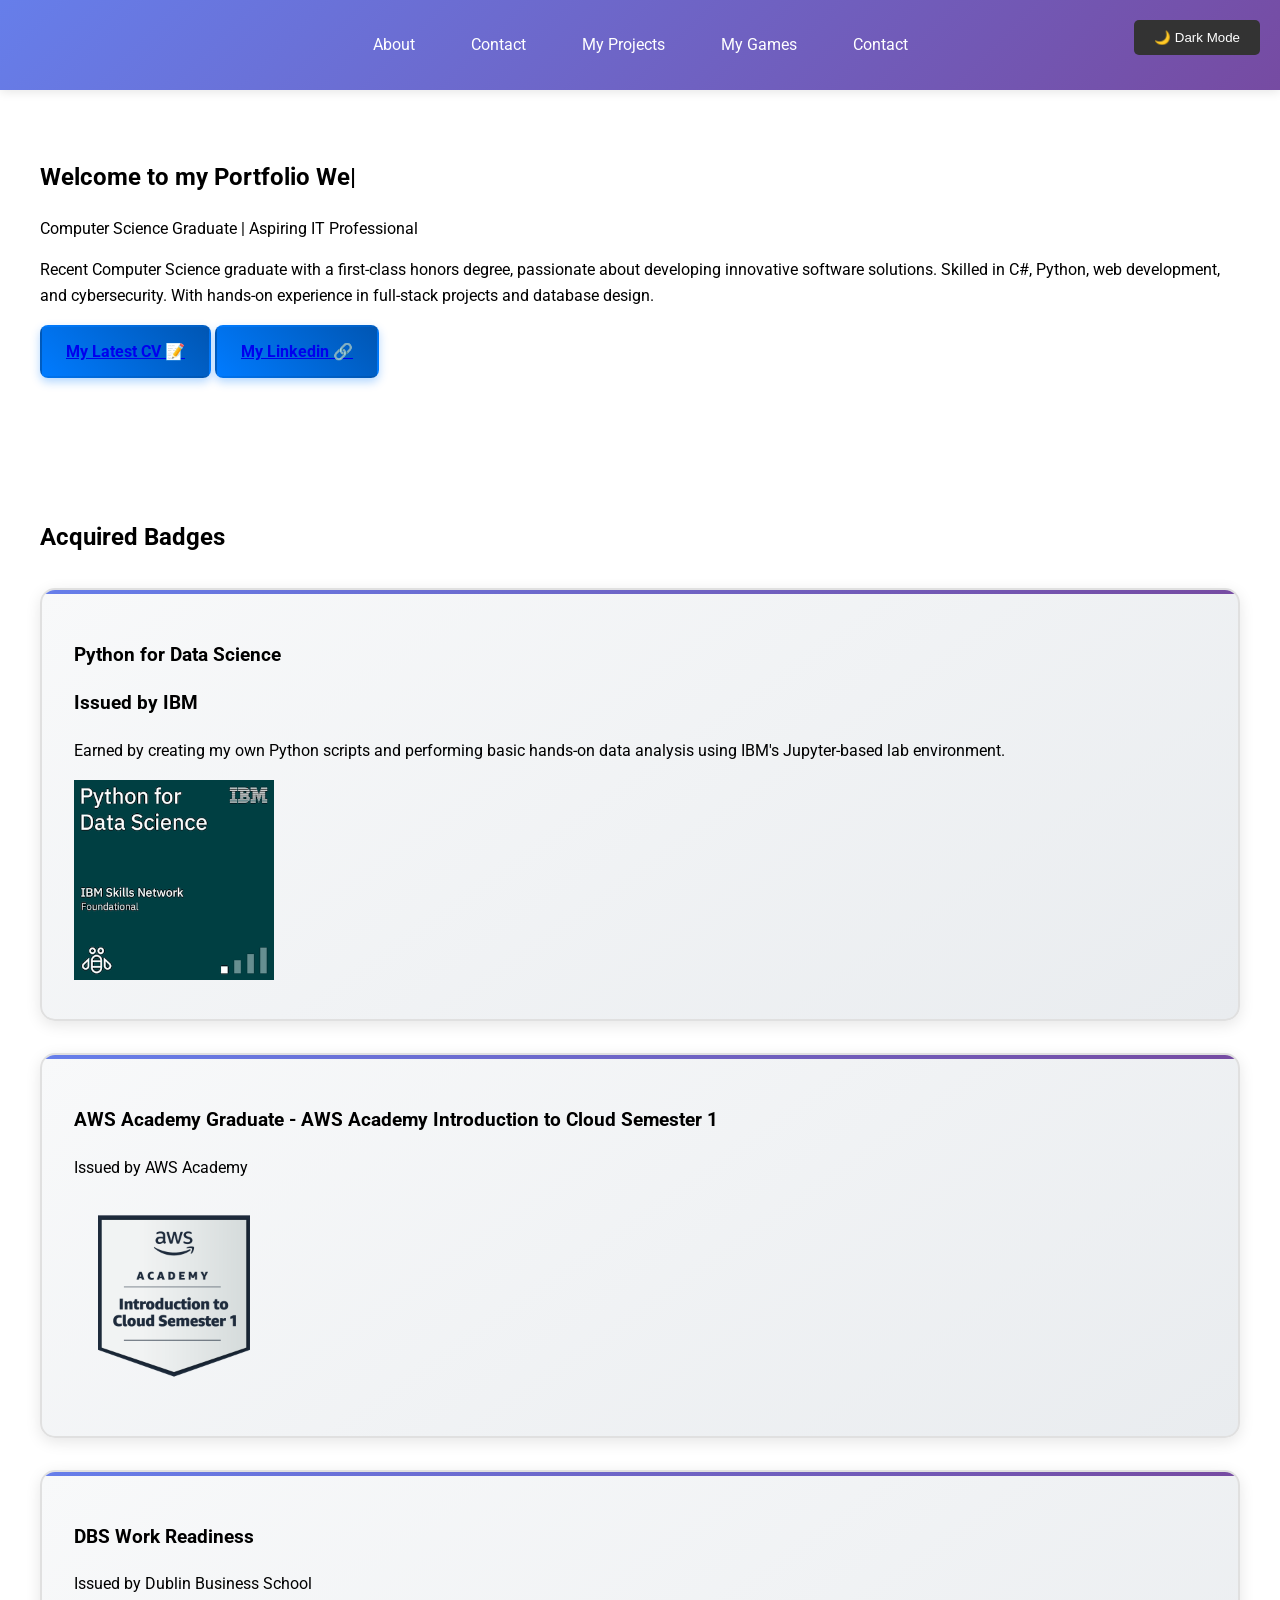
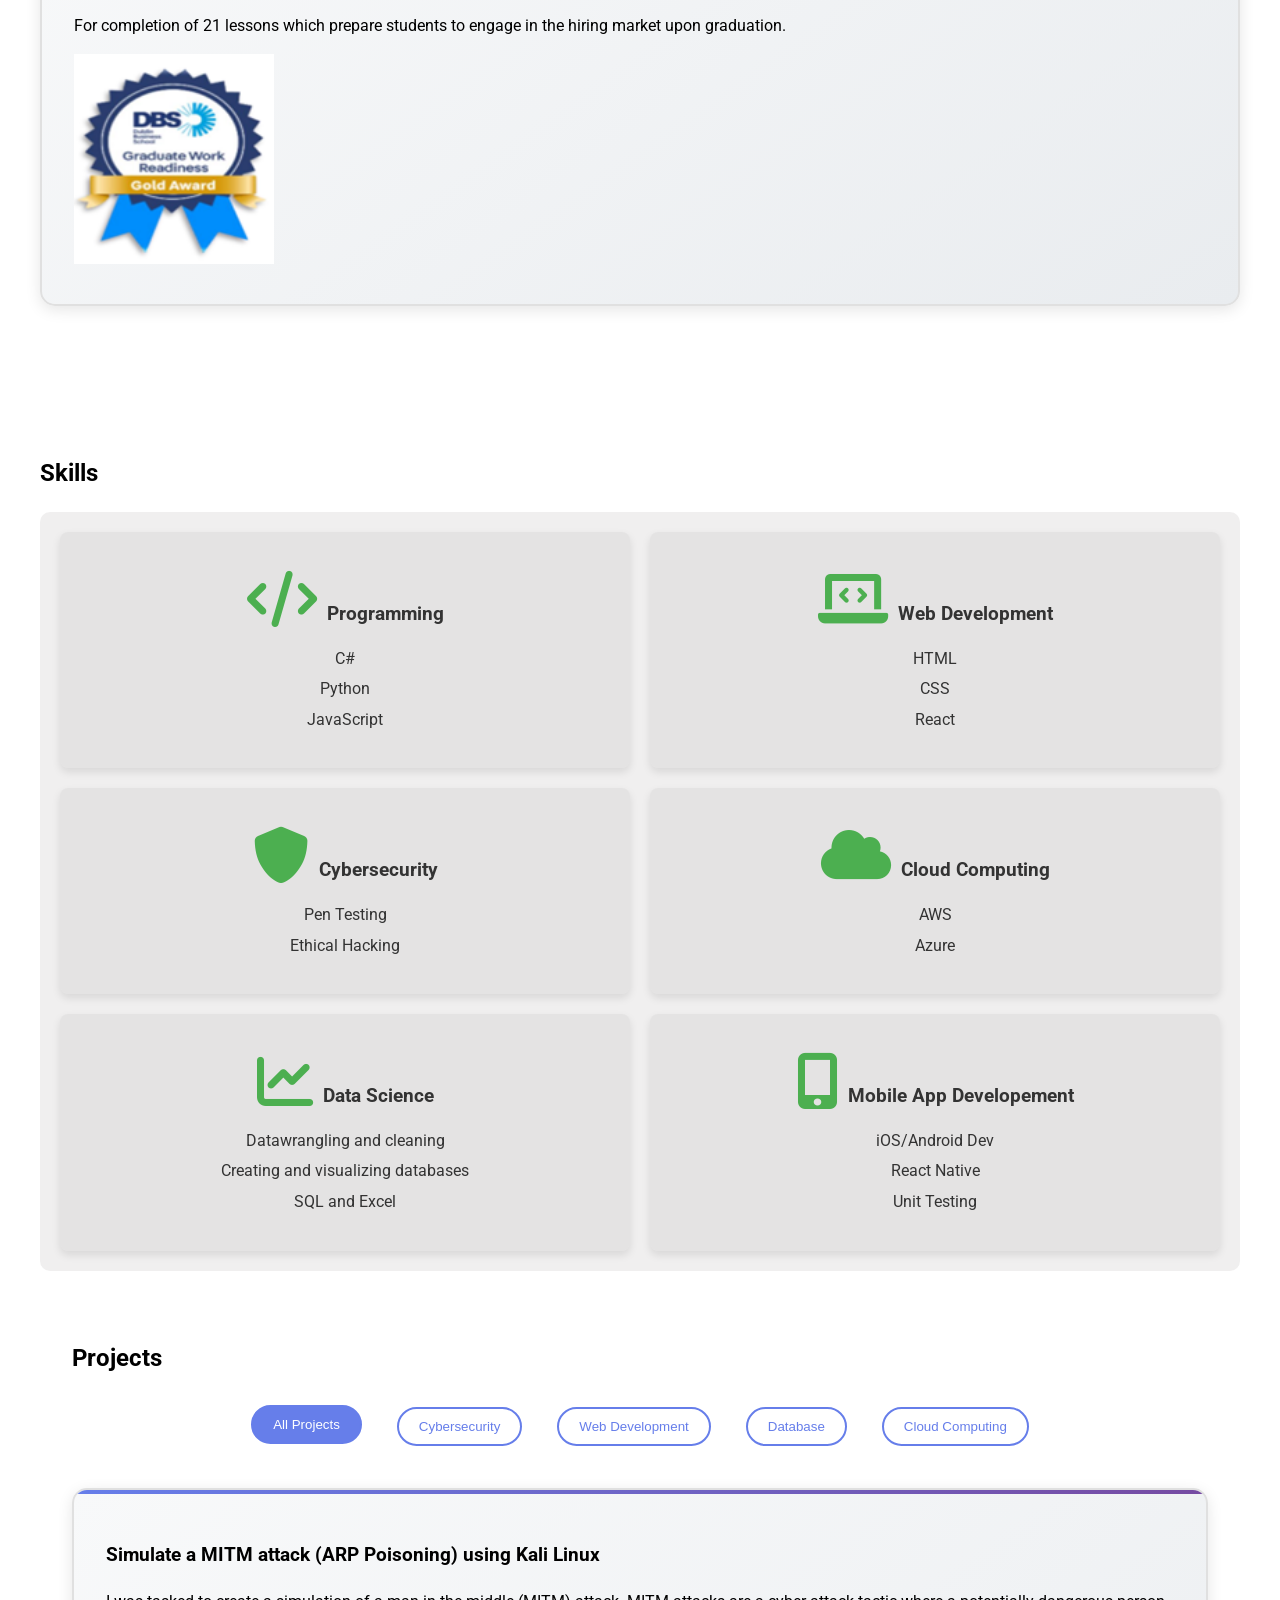
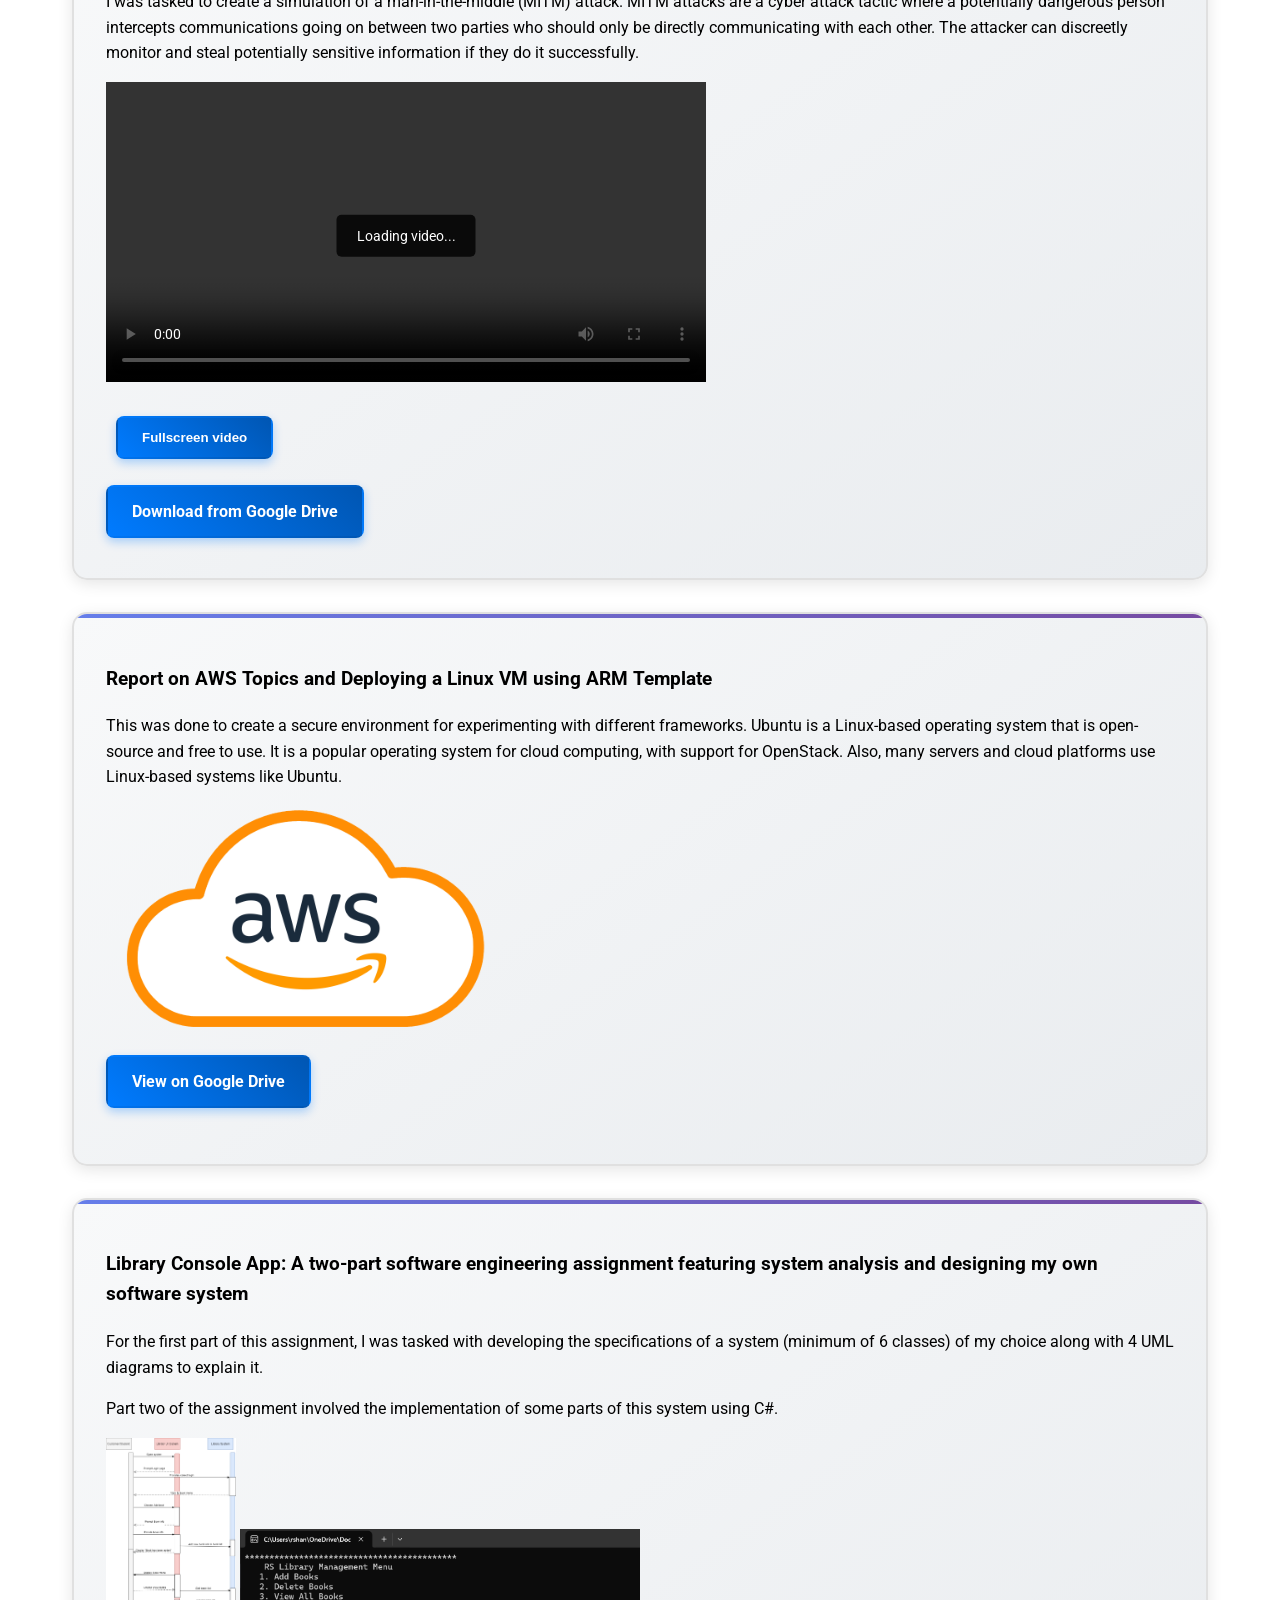
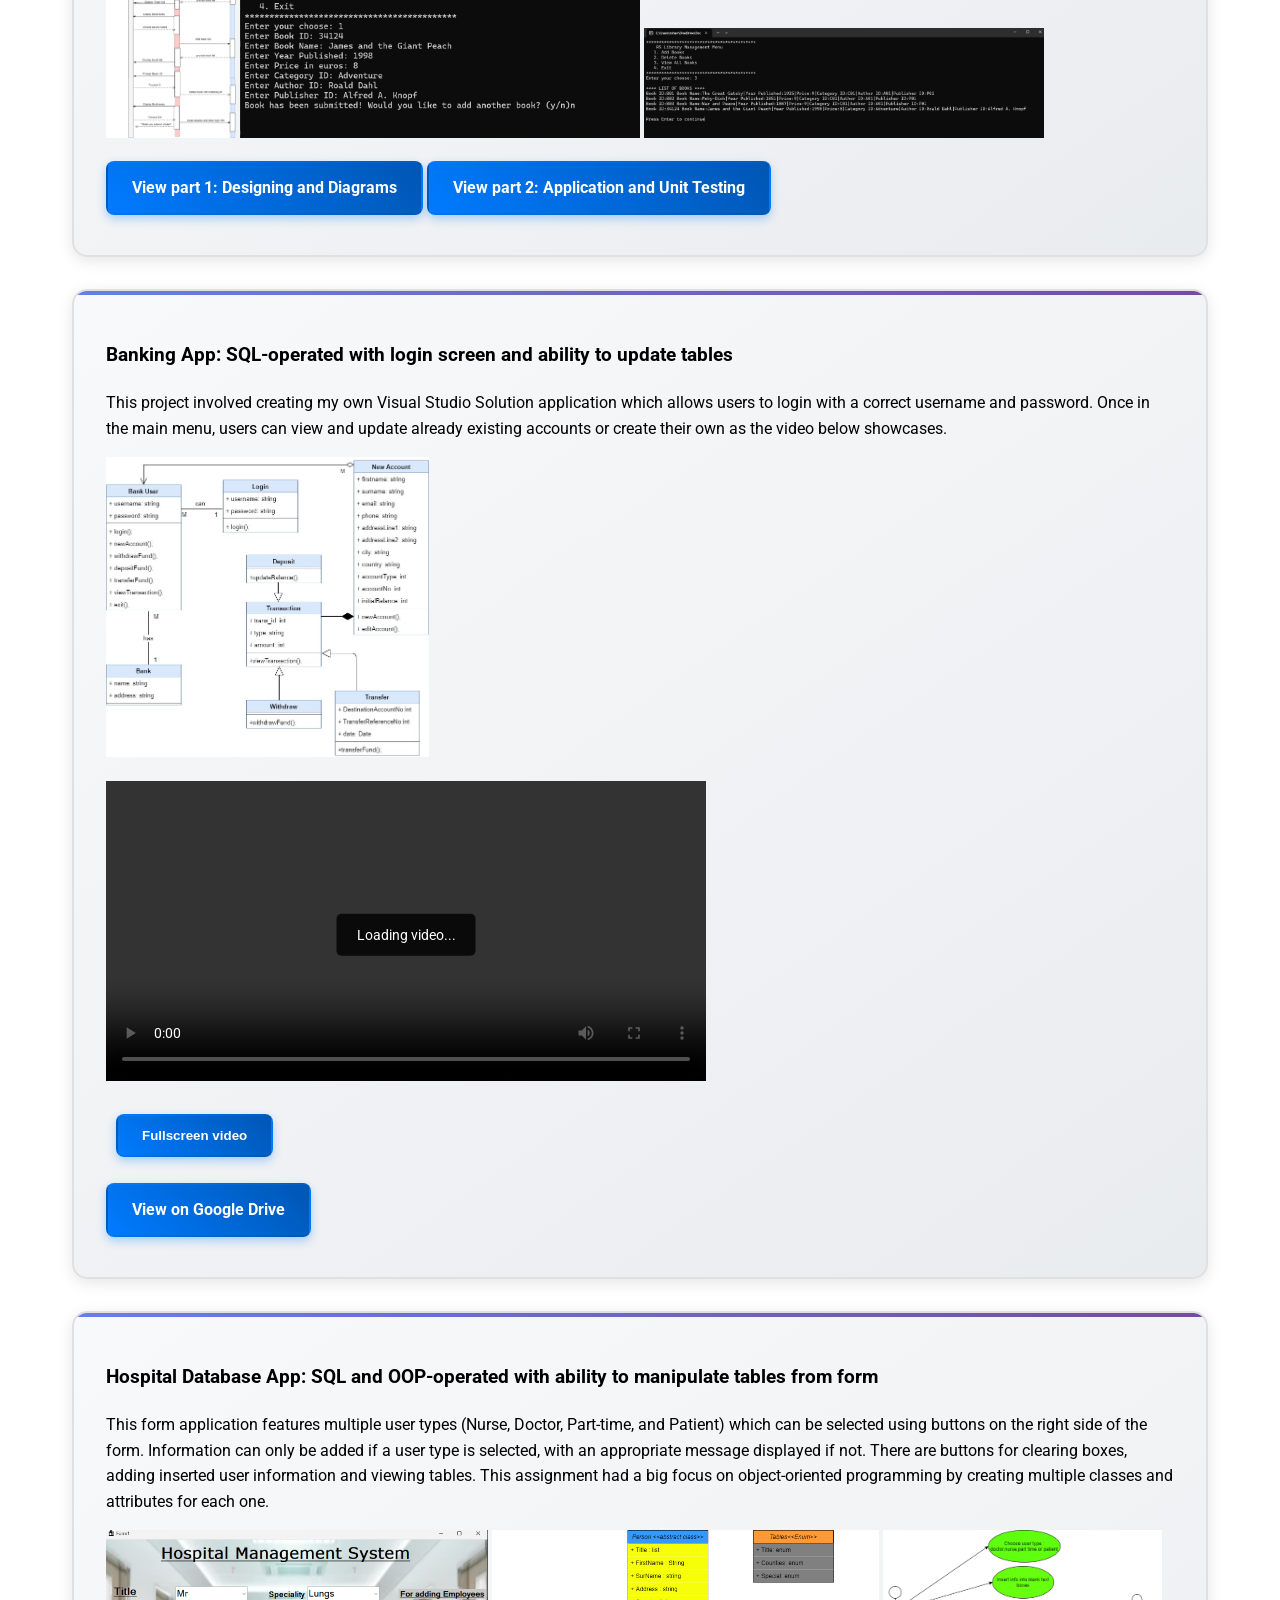
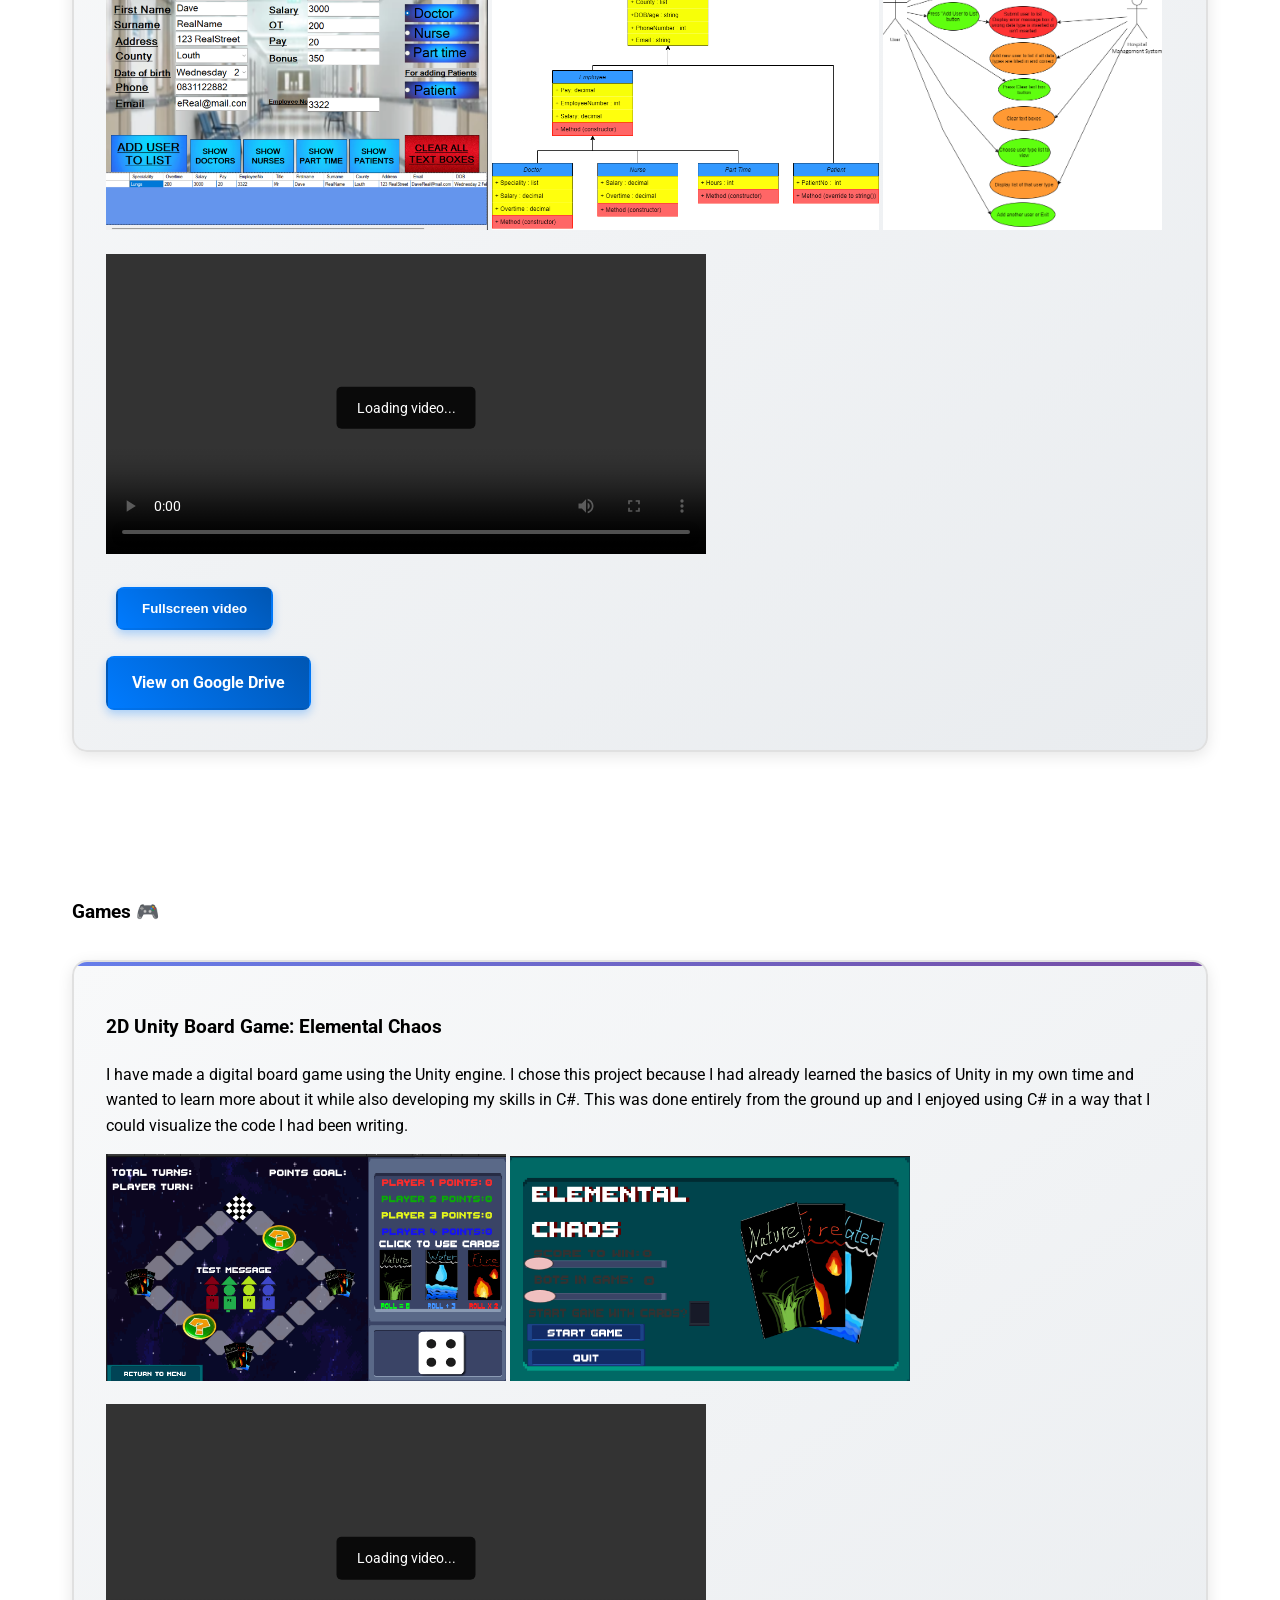
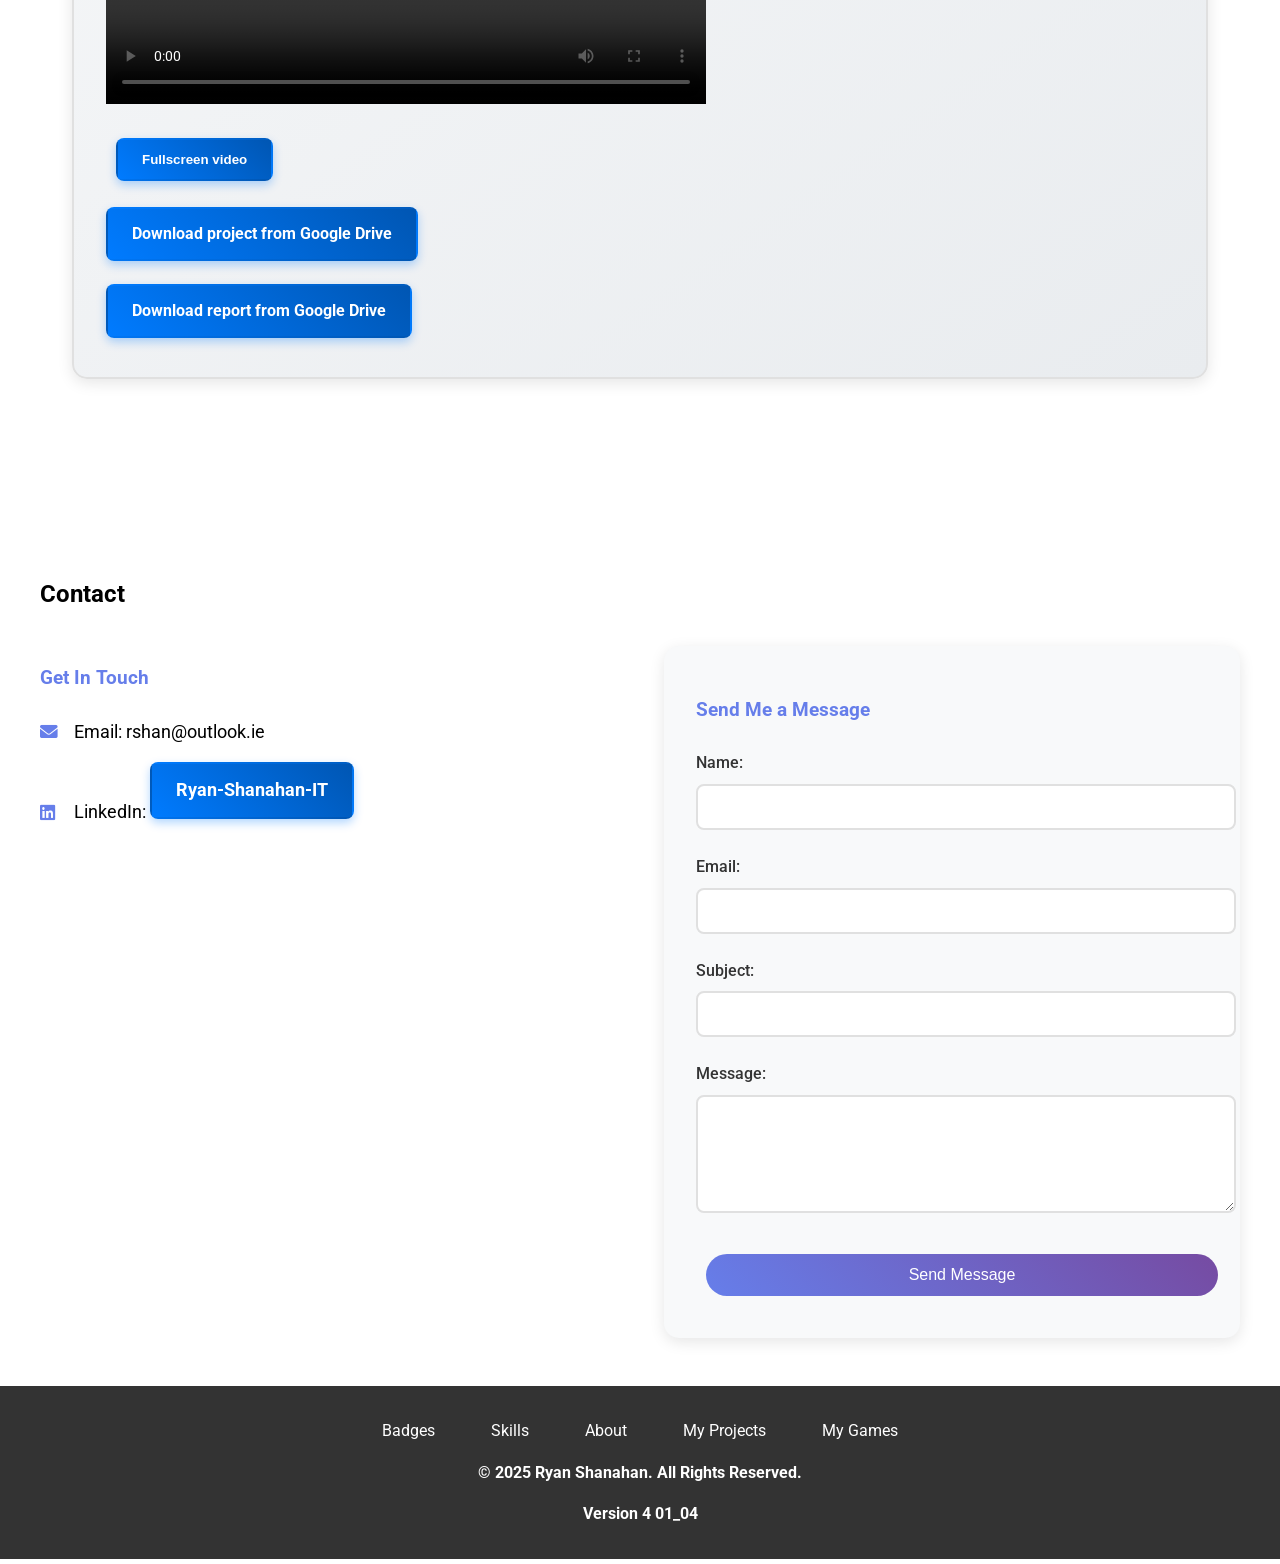
==== index.html @ 073b23a5 "Fixed Header" ====
<!DOCTYPE html>
<html lang="en">
<head>
  <meta charset="UTF-8" />
  <meta name="viewport" content="width=device-width, initial-scale=1.0">
  <!-- meta desc to help with google searches-->
  <meta name="description" content="Ryan Shanahan - IT Portfolio | Computer Science Graduate | Cybersecurity | Web Development | Game Development">
  <meta name="keywords" content="Ryan Shanahan, Computer Science, Cybersecurity, Web Development, Game Development, C#, Python, JavaScript, AWS, Unity">
  <meta name="author" content="Ryan Shanahan">
  <meta name="robots" content="index, follow">
  <title>Portfolio | Ryan Shanahan</title>

  <link rel="icon" href="images\RSHAN logo.png" type="image/png">
   <!-- link to style sheet -->
  <link rel="stylesheet" href="style.css" />
   <!-- link to google fonts -->
  <link href="https://fonts.googleapis.com/css2?family=Roboto:wght@400;700&display=swap" rel="stylesheet">
  <!-- Font Awesome for icons -->
<link rel="stylesheet" href="https://cdnjs.cloudflare.com/ajax/libs/font-awesome/6.0.0-beta3/css/all.min.css">

</head>


<body>
  <header>

    <nav>
        
      <ul class="nav">
        <li><a href="#about">About</a></li>
        <li><a href="skills">Contact</a></li>
        <li><a href="#projects">My Projects</a></li>
        <li><a href="#games">My Games</a></li>
        <!-- <li><a href="#pictures">Gallery</a></li> -->
        <li><a href="#contact">Contact</a></li>
        <button id="darkModeToggle">🌙 Dark Mode</button>

      </ul>
    </nav>

  </header>
  <section id="about">
    <h1><span id="typewriter"></span></h1>

    <p>Computer Science Graduate | Aspiring IT Professional</p>
    <p>Recent Computer Science graduate with a first-class honors degree, passionate about developing innovative software solutions. Skilled in C#, Python, web development, 
      and cybersecurity. With hands-on experience in full-stack projects and database design.</p>
      <p>
        <div class="project-link" data-locale="en_US" data-size="medium" data-theme="light" data-type="VERTICAL" data-vanity="ryan-shanahan-it" data-version="v1"><a class="badge-base__link LI-simple-link" href="https://docs.google.com/document/d/104jyGMTfOEU4qVk1ykIEHFwoCXzsNwvo/edit?usp=drive_link&ouid=110112855032241060013&rtpof=true&sd=true">My Latest CV 📝</a></div>

        <div class="project-link" data-locale="en_US" data-size="medium" data-theme="light" data-type="VERTICAL" data-vanity="ryan-shanahan-it" data-version="v1"><a class="badge-base__link LI-simple-link" href="https://ie.linkedin.com/in/ryan-shanahan-it?trk=profile-badge">My Linkedin 🔗</a></div>
              
      </p>
  </section>
  
  <section id="badges">
    <h2>Acquired Badges</h2>
    <div class="project-card">
      <h3>Python for Data Science </h3>
      <h3>Issued by IBM </h3>
      <p>Earned by creating my own Python scripts and performing basic hands-on data analysis using IBM's Jupyter-based lab environment.</p>
       <img src="images\Badges\python-for-data-science.png" class="img-badge" alt="Python for Data Science" onclick="openImageFullscreen(this)">
      </div>

    <div class="project-card">
        <h3>AWS Academy Graduate - AWS Academy Introduction to Cloud Semester 1</h3>
        <p>Issued by AWS Academy</p>
        <img src="images\Badges\aws-academy-graduate-aws-academy-introduction-to-cloud-semester-1.png" class="img-badge" alt="AWS-grad" onclick="openImageFullscreen(this)">
      </div>

      <div class="project-card">
        <h3>DBS Work Readiness</h3>
        <p>Issued by Dublin Business School</p>
        <p>For completion of 21 lessons which prepare students to engage in the hiring market upon graduation.</p>
        <img src="images\Badges\DBSWorkReadiness.png" class="img-badge" alt="DBS-WorkReadiness" onclick="openImageFullscreen(this)">
      </div>
  </section>

  <section id="skills">
    <h2>Skills</h2>
  <div class="skills-container">
    <div class="skill-card">
      <h3> <i class="fas fa-code"></i>Programming</h3>
      <ul>
        <li>C#</li>
        <li>Python</li>
        <li>JavaScript</li>
      </ul>
    </div>
    <div class="skill-card">
      <h3><i class="fas fa-laptop-code"></i>Web Development</h3>
      <ul>
        <li>HTML</li>
        <li>CSS</li>
        <li>React</li>
      </ul>
    </div>
    <div class="skill-card">
      <h3><i class="fas fa-shield-alt"></i>Cybersecurity</h3>
      <ul>
        <li>Pen Testing</li>
        <li>Ethical Hacking</li>
      </ul>
    </div>
    <div class="skill-card">
      <h3><i class="fas fa-cloud"></i>Cloud Computing</h3>
      <ul>
        <li>AWS</li>
        <li>Azure</li>
      </ul>
    </div>
    <div class="skill-card">
      <h3><i class="fas fa-chart-line"></i>Data Science</h3>
      <ul>
        <li>Datawrangling and cleaning</li>
        <li>Creating and visualizing databases</li>
        <li>SQL and Excel</li>
      </ul>
    </div>
    <div class="skill-card">
      <h3><i class="fas fa-mobile-alt"></i>Mobile App Developement</h3>
      <ul>
        <li>iOS/Android Dev</li>
        <li>React Native</li>
        <li>Unit Testing</li>
      </ul>
    </div>
  </div>

  <section id="projects">
    <h2>Projects</h2>
    <div class="project-filters">
      <button class="filter-btn active" data-filter="all">All Projects</button>
      <button class="filter-btn" data-filter="cybersecurity">Cybersecurity</button>
      <button class="filter-btn" data-filter="web">Web Development</button>
      <button class="filter-btn" data-filter="database">Database</button>
      <button class="filter-btn" data-filter="cloud">Cloud Computing</button>
    </div>
    
    <div class="project-card" data-category="cybersecurity"> <!-- MITM Attack -->
      <h3>Simulate a MITM attack (ARP Poisoning) using Kali Linux</h3>
      <p>I was tasked to create a simulation of a man-in-the-middle (MITM) attack. MITM attacks are a cyber attack tactic where a potentially dangerous person intercepts communications going on between two parties who should only be directly communicating with each other. The attacker can discreetly monitor and steal potentially sensitive information if they do it successfully. </p>
      
    <p></p>
    <div class="video-container">
      <video id="MITMDemo" width="600" controls preload="metadata">
        <source src="images\vids\MITM attack example.mp4" type="video/mp4">
        Your browser does not support the video tag.
      </video>
      <div class="video-loading" id="MITMLoading">Loading video...</div>
    </div>
    <p></p>

   <a><button onclick="openFullscreenMITM()" class="project-link" >Fullscreen video</button> </a>
    <P></P>

    <a href="https://docs.google.com/document/d/1-kBxyGiBm7FNn7AsketpMAXYajm9sx9W/edit?usp=drive_link&ouid=110112855032241060013&rtpof=true&sd=true" class="project-link" target="_blank">Download from Google Drive</a>
  </div>
  <!-- MITM Attack END-->

    <div class="project-card" data-category="cloud"> <!-- AWS report -->
      <h3>Report on AWS Topics and Deploying a Linux VM using ARM Template</h3>
              <p>This was done to create a secure environment for experimenting with different frameworks. Ubuntu is a Linux-based operating system that is open-source and free to use. It is a popular operating system for cloud computing, with support for OpenStack.
          Also, many servers and cloud platforms use Linux-based systems like Ubuntu.</p>
          <img src="images\Amazon-Web-Services-AWS-Logo.png" class="img-project" alt="AWS_logo" onclick="openImageFullscreen(this)">
      <p><a href="https://docs.google.com/document/d/13OdSA5X5_Vlr0SJD8zyjTg3yAkKkoJTp/edit?usp=drive_link&ouid=110112855032241060013&rtpof=true&sd=true" class="project-link" target="_blank">View on Google Drive</a></p>
    </div>
    <!-- AWS report END -->

    <div class="project-card" data-category="database"> <!-- Library App -->
      <h3>Library Console App: A two-part software engineering assignment featuring system analysis and designing my own software system</h3>
      <p>For the first part of this assignment, I was tasked with developing the specifications of a system (minimum of 6 classes) of my choice along with 4 UML diagrams to explain it.</p>
      <p>Part two of the assignment involved the implementation of some parts of this system using C#.</p>
      <img src="images\RS_LibrarySequenceDiagram.drawio.png" class="img-project" alt="RS_LibrarySequenceDiagram" onclick="openImageFullscreen(this)">
      <img src="images\part2AddBook.png" class="img-project" alt="RS_LibraryAddBook" onclick="openImageFullscreen(this)">
      <img src="images\complete.png" class="img-project" alt="RS_AddBookSuccess" onclick="openImageFullscreen(this)">
      <P></P>
      <a href="https://docs.google.com/document/d/1CrWRBDeM1o0LlAgRbDm4HVZWyLF-Ae-G/edit?usp=drive_link&ouid=110112855032241060013&rtpof=true&sd=true" class="project-link" target="_blank">View part 1: Designing and Diagrams</a>
      <a href="https://drive.google.com/drive/folders/192EqyWWps5vqb6vp2ASNWueMv9LDrAWW?usp=drive_link" class="project-link" target="_blank">View part 2: Application and Unit Testing</a>
    </div>
        <!-- Library App END -->

    <div class="project-card" data-category="database"> <!-- Banking App  -->
      <h3>Banking App: SQL-operated with login screen and ability to update tables</h3>
      <p>This project involved creating my own Visual Studio Solution application which allows users to login with a correct username and password.
         Once in the main menu, users can view and update already existing accounts or create their own as the video below showcases.</p>

      <img src="images\RS_bank_classDiagram.jpg" class="img-project" alt="RS_bank_classDiagram" onclick="openImageFullscreen(this)">
      <p></p>
      <div class="video-container">
        <video id="rsBankDemo" width="600" controls preload="metadata">
          <source src="images\vids\Rs_bank_vid.mp4" type="video/mp4">
          Your browser does not support the video tag.
        </video>
        <div class="video-loading" id="BankLoading">Loading video...</div>
      </div>
      <p></p>

     <a><button onclick="openFullscreenBank()" class="project-link" >Fullscreen video</button> </a>
      <P></P>
      <a href="https://drive.google.com/file/d/18BvYAcTPj_6wxAT3U1qlcx9wBW3QvuyL/view?usp=drive_link" class="project-link" target="_blank">View on Google Drive</a>
      </div> 
      <!-- Banking App END -->
       
    </div> 
    <div class="project-card" data-category="database"> <!-- Hospital database App  -->
      <h3>Hospital Database App: SQL and OOP-operated with ability to manipulate tables from form</h3>
      <p>This form application features multiple user types (Nurse, Doctor, Part-time, and Patient) which can be selected using buttons on the right side of the form.
        Information can only be added if a user type is selected, with an appropriate message displayed if not. 
        There are buttons for clearing boxes, adding inserted user information and viewing tables.
        This assignment had a big focus on object-oriented programming by creating multiple classes and attributes for each one.</p>

      <img src="images\HospitalPics\HospitalForm.png" class="img-project" alt="HospitalForm" onclick="openImageFullscreen(this)">
      <img src="images\HospitalPics\Class_Diagram_Hospital_Management_System.drawio.png" class="img-project" alt="HospitalClasses" onclick="openImageFullscreen(this)">
      <img src="images\HospitalPics\Use_Case_Diagram_Hospital_Management_System.drawio.png" class="img-project" alt="HospitalUseCase" onclick="openImageFullscreen(this)">
      <p></p>
      <div class="video-container">
        <video id="HospitalDemo" width="600" controls preload="metadata">
          <source src="images\vids\HospitalAppDemo.mp4" type="video/mp4">
          Your browser does not support the video tag.
        </video>
        <div class="video-loading" id="HospitalLoading">Loading video...</div>
      </div>
      <p></p>

     <a><button onclick="openFullscreenHospital()" class="project-link" >Fullscreen video</button> </a>
      <P></P>
      <a href="https://drive.google.com/drive/folders/1E7iSQW4hebZLaP36_u123iWnAzx7hY4C?usp=sharing" class="project-link" target="_blank">View on Google Drive</a>
      </div> 
      <!-- Hospital database App END -->
       
    </div>   




  </section>

  <section id="games">
    <h3>Games 🎮 </h3>
    <div class="project-card" data-category="web">
      <h3>2D Unity Board Game: Elemental Chaos</h3>
      <p>I have made a digital board game using the Unity engine.
         I chose this project because I had already learned the basics of Unity in my own time and wanted to learn more about it while also
         developing my skills in C#. This was done entirely from the ground up 
         and I enjoyed using C# in a way that I could visualize the code I had been writing.
      </p>

      <img src="images\maingame.png" class="img-project" alt="ElementalGame" onclick="openImageFullscreen(this)">
      <img src="images\menugame.png" class="img-project" alt="ElementalMenu" onclick="openImageFullscreen(this)">
      <p></p>
      <div class="video-container">
        <video id="ElementalVid" width="600" controls preload="metadata">
          <source src="images\vids\Game_Demo.mp4" type="video/mp4">
          Your browser does not support the video tag.
        </video>
        <div class="video-loading" id="ElementalLoading">Loading video...</div>
      </div>
      <p></p>

     <a><button onclick="openFullscreenElemental()" class="project-link" >Fullscreen video</button> </a>
      <P></P>

      <a href="https://drive.google.com/file/d/1gTJEC78zhB-0oXb33lOltBznndBIvtLm/view?usp=drive_link" class="project-link" target="blank">Download project from Google Drive</a><p>
        
      </p>
      <a href="https://docs.google.com/document/d/11mDfnbSkk1BSm2TRAhEslSP_R_P54tQe/edit?usp=drive_link&ouid=110112855032241060013&rtpof=true&sd=true" class="project-link" target="blank">Download report from Google Drive</a>
    </div>

  </section>

    <!-- <section id="pictures">
    <h2>Gallery</h2>
    <div class="project-card">
      <h3>Thing 1</h3>
      <p>I did a thing.</p>
      <a href="https://github.com/yourusername/game-repo" target="_blank"></a>
    </div> -->

  </section>

  <section id="contact">
    <h2>Contact</h2>
    <div class="contact-container">
      <div class="contact-info">
        <h3>Get In Touch</h3>
        <p><i class="fas fa-envelope"></i> Email: rshan@outlook.ie</p>
        <p><i class="fab fa-linkedin"></i> LinkedIn: <a href="https://www.linkedin.com/in/ryan-shanahan-IT/" class="project-link" target="blank">Ryan-Shanahan-IT</a></p>
      </div>
      
      <form class="contact-form" id="contactForm">
        <h3>Send Me a Message</h3>
        <div class="form-group">
          <label for="name">Name:</label>
          <input type="text" id="name" name="name" required>
        </div>
        <div class="form-group">
          <label for="email">Email:</label>
          <input type="email" id="email" name="email" required>
        </div>
        <div class="form-group">
          <label for="subject">Subject:</label>
          <input type="text" id="subject" name="subject" required>
        </div>
        <div class="form-group">
          <label for="message">Message:</label>
          <textarea id="message" name="message" rows="5" required></textarea>
        </div>
        <button type="submit" class="submit-btn">Send Message</button>
      </form>
    </div>
  </section>


  <footer>
    <nav>
      <ul>
        <li><a href="#badges">Badges</a></li>
        <li><a href="#skills">Skills</a></li>
        <li><a href="#about">About</a></li>
        <li><a href="#projects">My Projects</a></li>
        <li><a href="#games">My Games</a></li>
      </ul>

    </nav>
 
    <p><strong>&copy; 2025 Ryan Shanahan. All Rights Reserved.</strong></p>
    <p><strong>Version 4 01_04</strong></p>
  </footer>

  <script src="script.js"></script>
</body>
</html>
---- style.css ----
body {
  font-family: 'Roboto', 'Helvetica', 'Arial', sans-serif;
  margin: 0;
  padding: 0;
  box-sizing: border-box;
  /* Light Mode */
  background-color: #ffffff;
  color: #000000;
  transition: background-color 0.3s, color 0.3s;
  line-height: 1.6;
}

  /* Dark Mode */
.dark-mode {
  background-color: #121212;
  color: #ffffff;
}
  header {
    background: linear-gradient(135deg, #667eea 0%, #764ba2 100%);
    color: white;
    padding: 1rem;
    text-align: center;
    position: sticky;
    top: 0;
    z-index: 1000;
    box-shadow: 0 2px 10px rgba(0,0,0,0.1);
  }
  nav ul {
    list-style: none;
    padding: 0;

  }
  nav ul li {
    display: inline;
    margin: 0 10px;
  }
  nav ul li a {
    color: white;
    text-decoration: none;
    padding: 8px 16px;
    border-radius: 20px;
    transition: all 0.3s ease;
  }
  
  nav ul li a:hover {
    background-color: rgba(255,255,255,0.2);
    transform: translateY(-2px);
  }
  section {
    padding: 3rem 2rem;
    max-width: 1200px;
    margin: 0 auto;
  }
  .project-card {
    border: 2px solid #e0e0e0;
    background: linear-gradient(145deg, #f8f9fa, #e9ecef);
    padding: 2rem;
    margin: 2rem 0;
    border-radius: 15px;
    box-shadow: 0 4px 15px rgba(0,0,0,0.1);
    transition: all 0.3s ease;
    position: relative;
    overflow: hidden;
  }
  
  .project-card::before {
    content: '';
    position: absolute;
    top: 0;
    left: 0;
    right: 0;
    height: 4px;
    background: linear-gradient(90deg, #667eea, #764ba2);
  }
  
  .project-card:hover {
    transform: translateY(-5px);
    box-shadow: 0 8px 25px rgba(0,0,0,0.15);
  }

  /* for badges */
 .img-badge {
    width: 30%;  /* Each image takes 30% of the container */
    max-width: 200px; /* Prevents them from getting too big */
    height: auto; /* Keeps aspect ratio */
    
 }
 .img-badge:hover {
  transform: scale(1.1);
}

/* For project pics*/
.img-project {

  height: 100%;
  max-height: 300px;

  width: auto;
  max-width: 400px;
  cursor: pointer;
  transition: transform 0.2s;
}

  footer {
    background: #333;
    color: white;
    text-align: center;
    padding: 1rem 0;
  }

 
  button {
    padding: 10px 20px;
    margin: 10px;
    border: none;
    cursor: pointer;
    background: #007BFF;
    color: white;
    border-radius: 5px;
  }
  button:hover {
    background: #0056b3;
  }

  /* dark mode button (Desktop)*/
#darkModeToggle {
  position: fixed;
  top: 10px;
  right: 10px;
  padding: 10px 20px;
  background-color: #333;
  color: white;
  border: none;
  border-radius: 5px;
  cursor: pointer;
  transition: background 0.3s;
}
/* Change position for mobile devices */
@media (max-width: 768px) {
  #darkModeToggle {
     position: fixed;
      top: auto;  /* Remove top positioning */
      bottom: 20px; /* Move to bottom */
      right: 20px; /* Keep it on the right */
      border-radius: 50px; /* Make it more like a floating button */
      padding: 12px 16px;
      font-size: 16px;
      box-shadow: 0px 4px 10px rgba(0, 0, 0, 0.2); /* Add shadow effect */
  }
}

/* Animations */
@keyframes fadeIn {
  from {
    opacity: 0;
    transform: translateY(20px);
  }
  to {
    opacity: 1;
    transform: translateY(0);
  }
}

/* Cursor styling for typewriter effect */
.cursor {
  opacity: 1;
  transition: opacity 0.3s ease;
}

/* Video Container and Loading States */
.video-container {
  position: relative;
  display: inline-block;
}

.video-loading {
  position: absolute;
  top: 50%;
  left: 50%;
  transform: translate(-50%, -50%);
  background: rgba(0, 0, 0, 0.8);
  color: white;
  padding: 10px 20px;
  border-radius: 5px;
  font-size: 14px;
  z-index: 10;
}

.video-loading.hidden {
  display: none;
}

#darkModeToggle:hover {
  background-color: #555;
}

  .project-link {
    display: inline-block;
    padding: 12px 24px;
    background: linear-gradient(45deg, #007bff, #0056b3); /* Gradient */
    color: white;
    text-decoration: none;
    font-weight: bold;
    border-radius: 8px;
    transition: all 0.3s ease-in-out;
    position: relative;
    overflow: hidden;
    border: 2px solid transparent;
    box-shadow: 0px 4px 10px rgba(0, 123, 255, 0.3);
}

/* Glow effect on hover */
.project-link:hover {
    background: linear-gradient(45deg, #0056b3, #003c7a);
    box-shadow: 0px 4px 20px rgba(0, 123, 255, 0.6);
    transform: scale(1.05);
}

/* Animated border effect */
.project-link::before {
    content: "";
    position: absolute;
    top: -2px;
    left: -2px;
    right: -2px;
    bottom: -2px;
    background: linear-gradient(45deg, #00c6ff, #0072ff, #0056b3, #003c7a);
    border-radius: 10px;
    z-index: -1;
    opacity: 0;
    transition: opacity 0.3s ease-in-out;
}

.project-link:hover::before {
    opacity: 1;
}



/* Project Filters */
.project-filters {
  display: flex;
  justify-content: center;
  gap: 15px;
  margin-bottom: 2rem;
  flex-wrap: wrap;
}

.filter-btn {
  padding: 10px 20px;
  border: 2px solid #667eea;
  background: transparent;
  color: #667eea;
  border-radius: 25px;
  cursor: pointer;
  transition: all 0.3s ease;
  font-weight: 500;
}

.filter-btn:hover,
.filter-btn.active {
  background: #667eea;
  color: white;
  transform: translateY(-2px);
}

/* Skills section style*/


.skills-container {
  display: grid;
  grid-template-columns: 1fr 1fr;
  gap: 20px;
  padding: 20px;
  background: #f0efeffa; /* Light background */
  border-radius: 10px;
}

.skill-card {
  background-color: rgba(0, 0, 0, 0.05); /* Light transparent background */
  padding: 20px;
  text-align: center;
  border-radius: 8px;
  color: #333;
  box-shadow: 0 4px 8px rgba(0, 0, 0, 0.1);
  transition: transform 0.3s ease, background-color 0.3s, color 0.3s;
}
.skill-card:hover {
  transform: scale(1.05);
}
.skill-card h3 {
  margin-bottom: 10px;
}
 /* icon */
.skill-card h3 i {
  margin-right: 10px; /* Space between icon and text */
  font-size: 3em; /* Icon size */
}
.skill-card ul {
  padding: 0;
  list-style-type: none;
}

.skill-card li {
  margin: 5px 0;
}

/* Dark Mode */
body.dark-mode {
  background-color: #121212;
  color: #ffffff;
}

body.dark-mode .skills-container {
  background: #1e1e1e; /* Dark background for the grid */
}
body.dark-mode  .project-card {
  background-color: #1e1e1e;

}
body.dark-mode .skill-card {
  background-color: rgba(255, 255, 255, 0.1); /* Dark transparent background for cards */
  color: #fff;
}

body.dark-mode #darkModeToggle {
  background-color: #f1f1f1;
  color: #333;
}

body.dark-mode .skill-card:hover {
  transform: scale(1.05);
}

/* Dark mode icon color */
body.dark-mode .skill-card h3 i {
  color: #fff; /* White icon color in dark mode */
}

/* Light mode icon color */
body .skill-card h3 i {
  color: #4CAF50; /* Green icon color in light mode */
}

/* Contact Form Styles */
.contact-container {
  display: grid;
  grid-template-columns: 1fr 1fr;
  gap: 3rem;
  margin-top: 2rem;
}

.contact-info h3,
.contact-form h3 {
  color: #667eea;
  margin-bottom: 1.5rem;
}

.contact-info p {
  margin: 1rem 0;
  font-size: 1.1rem;
}

.contact-info i {
  margin-right: 10px;
  color: #667eea;
  width: 20px;
}

.contact-form {
  background: #f8f9fa;
  padding: 2rem;
  border-radius: 15px;
  box-shadow: 0 4px 15px rgba(0,0,0,0.1);
}

.form-group {
  margin-bottom: 1.5rem;
}

.form-group label {
  display: block;
  margin-bottom: 0.5rem;
  font-weight: 500;
  color: #333;
}

.form-group input,
.form-group textarea {
  width: 100%;
  padding: 12px;
  border: 2px solid #e0e0e0;
  border-radius: 8px;
  font-size: 1rem;
  transition: border-color 0.3s ease;
}

.form-group input:focus,
.form-group textarea:focus {
  outline: none;
  border-color: #667eea;
  box-shadow: 0 0 0 3px rgba(102, 126, 234, 0.1);
}

.submit-btn {
  background: linear-gradient(45deg, #667eea, #764ba2);
  color: white;
  padding: 12px 30px;
  border: none;
  border-radius: 25px;
  font-size: 1rem;
  font-weight: 500;
  cursor: pointer;
  transition: all 0.3s ease;
  width: 100%;
}

.submit-btn:hover {
  transform: translateY(-2px);
  box-shadow: 0 5px 15px rgba(102, 126, 234, 0.4);
}

/* Responsive Design */
@media (max-width: 768px) {
  .contact-container {
    grid-template-columns: 1fr;
    gap: 2rem;
  }
  
  .project-filters {
    justify-content: center;
  }
  
  .filter-btn {
    padding: 8px 16px;
    font-size: 0.9rem;
  }
}
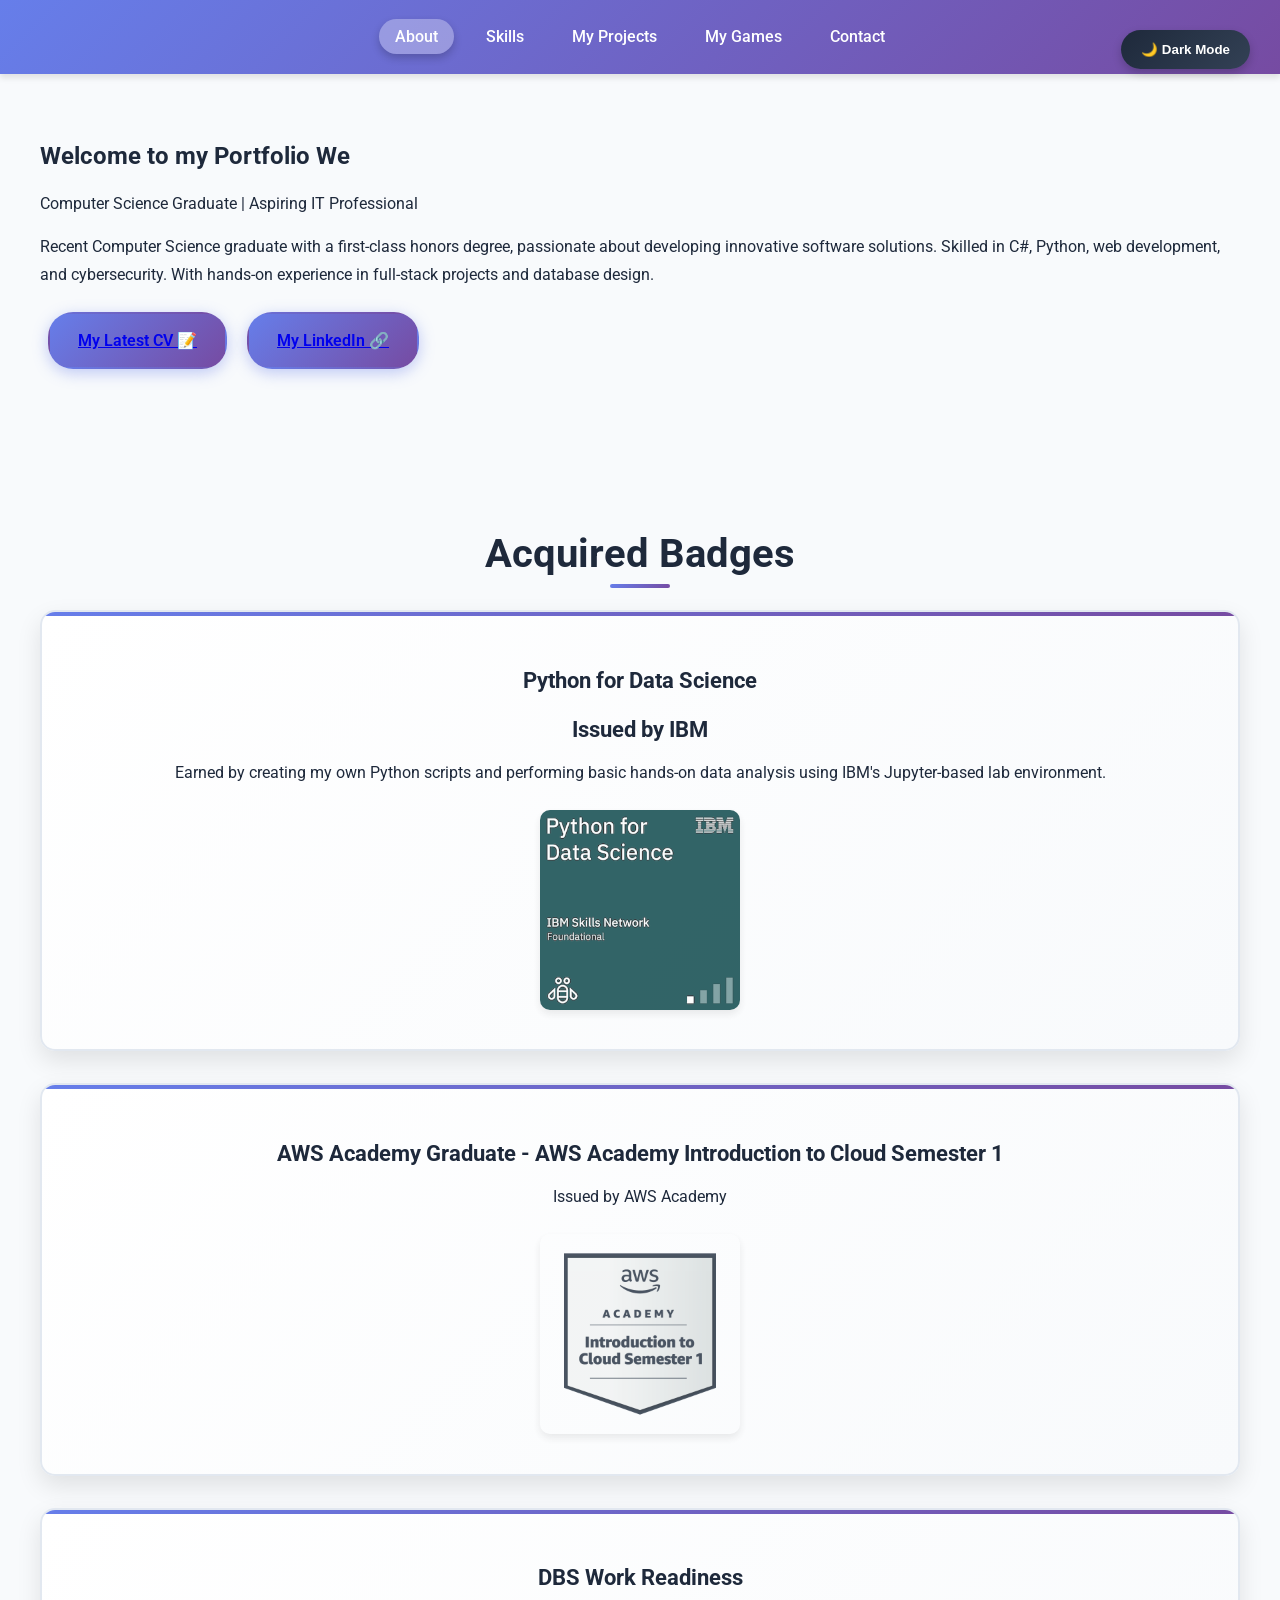
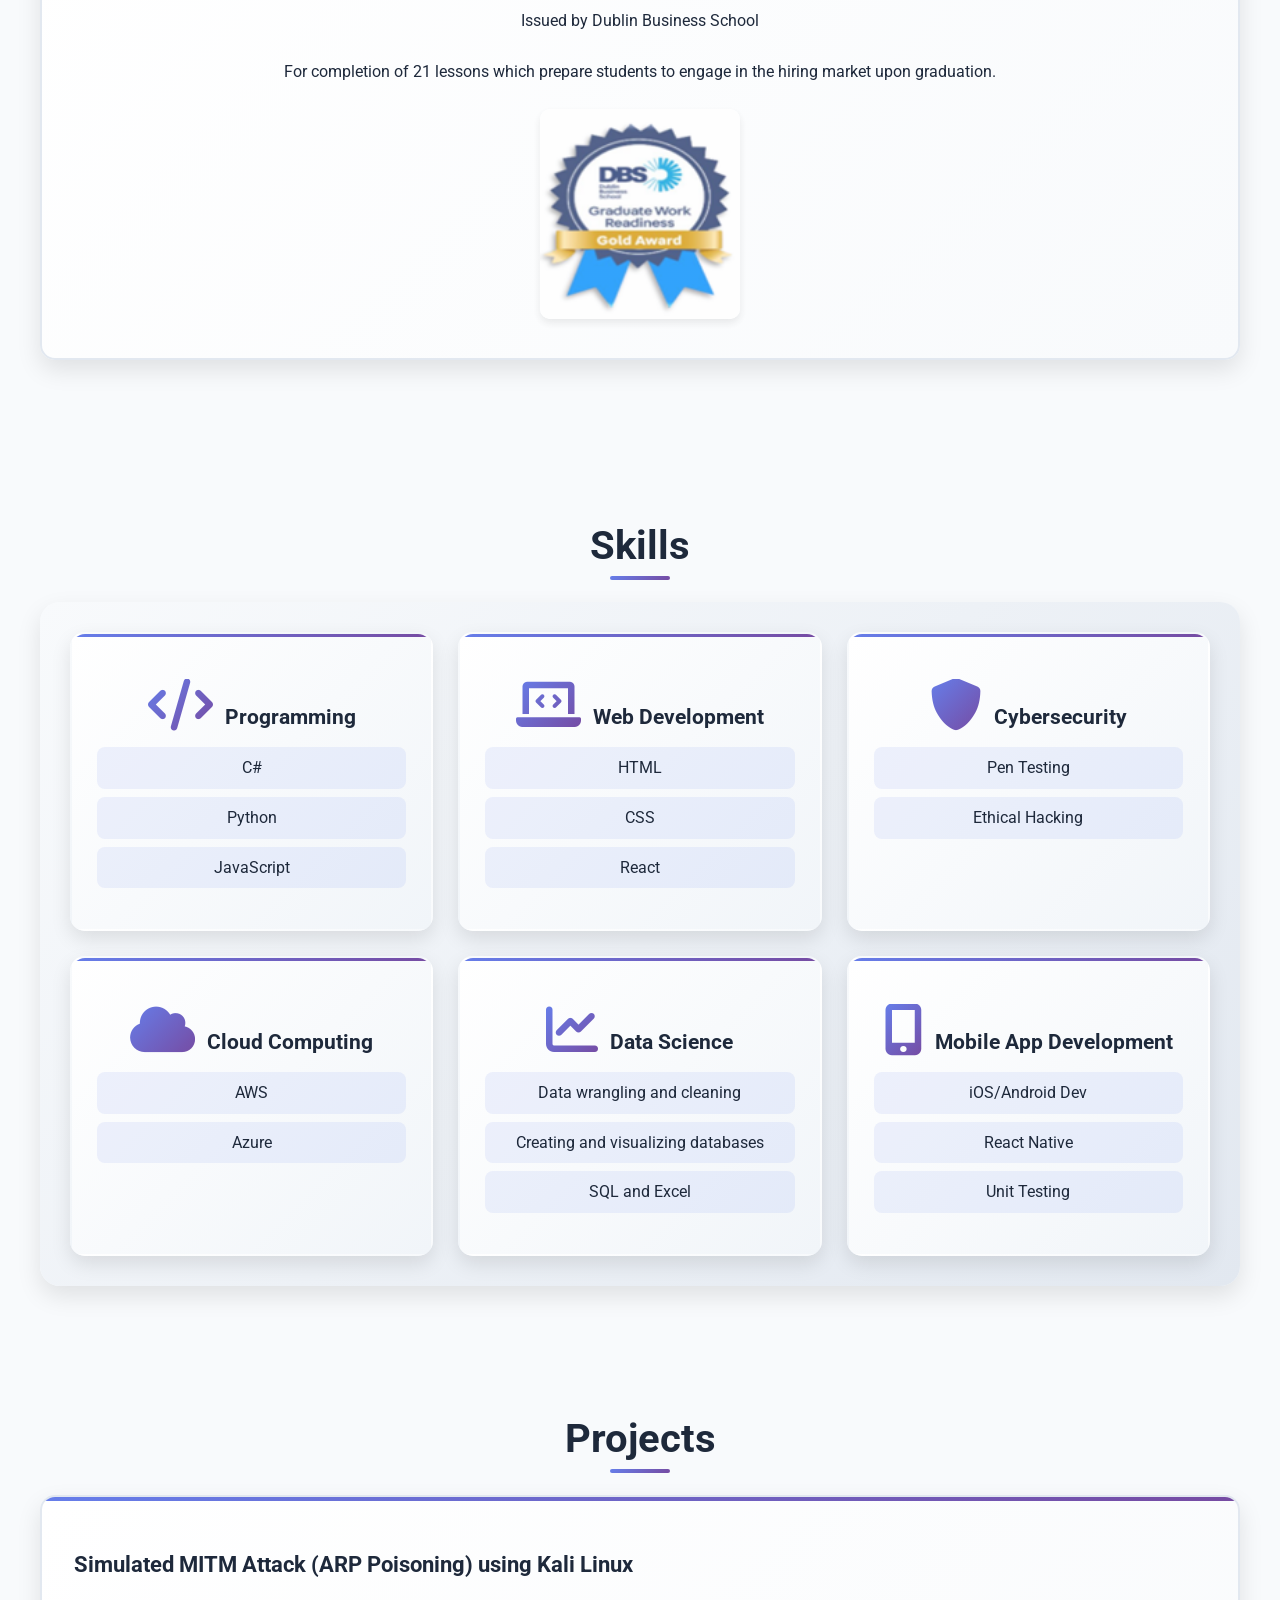
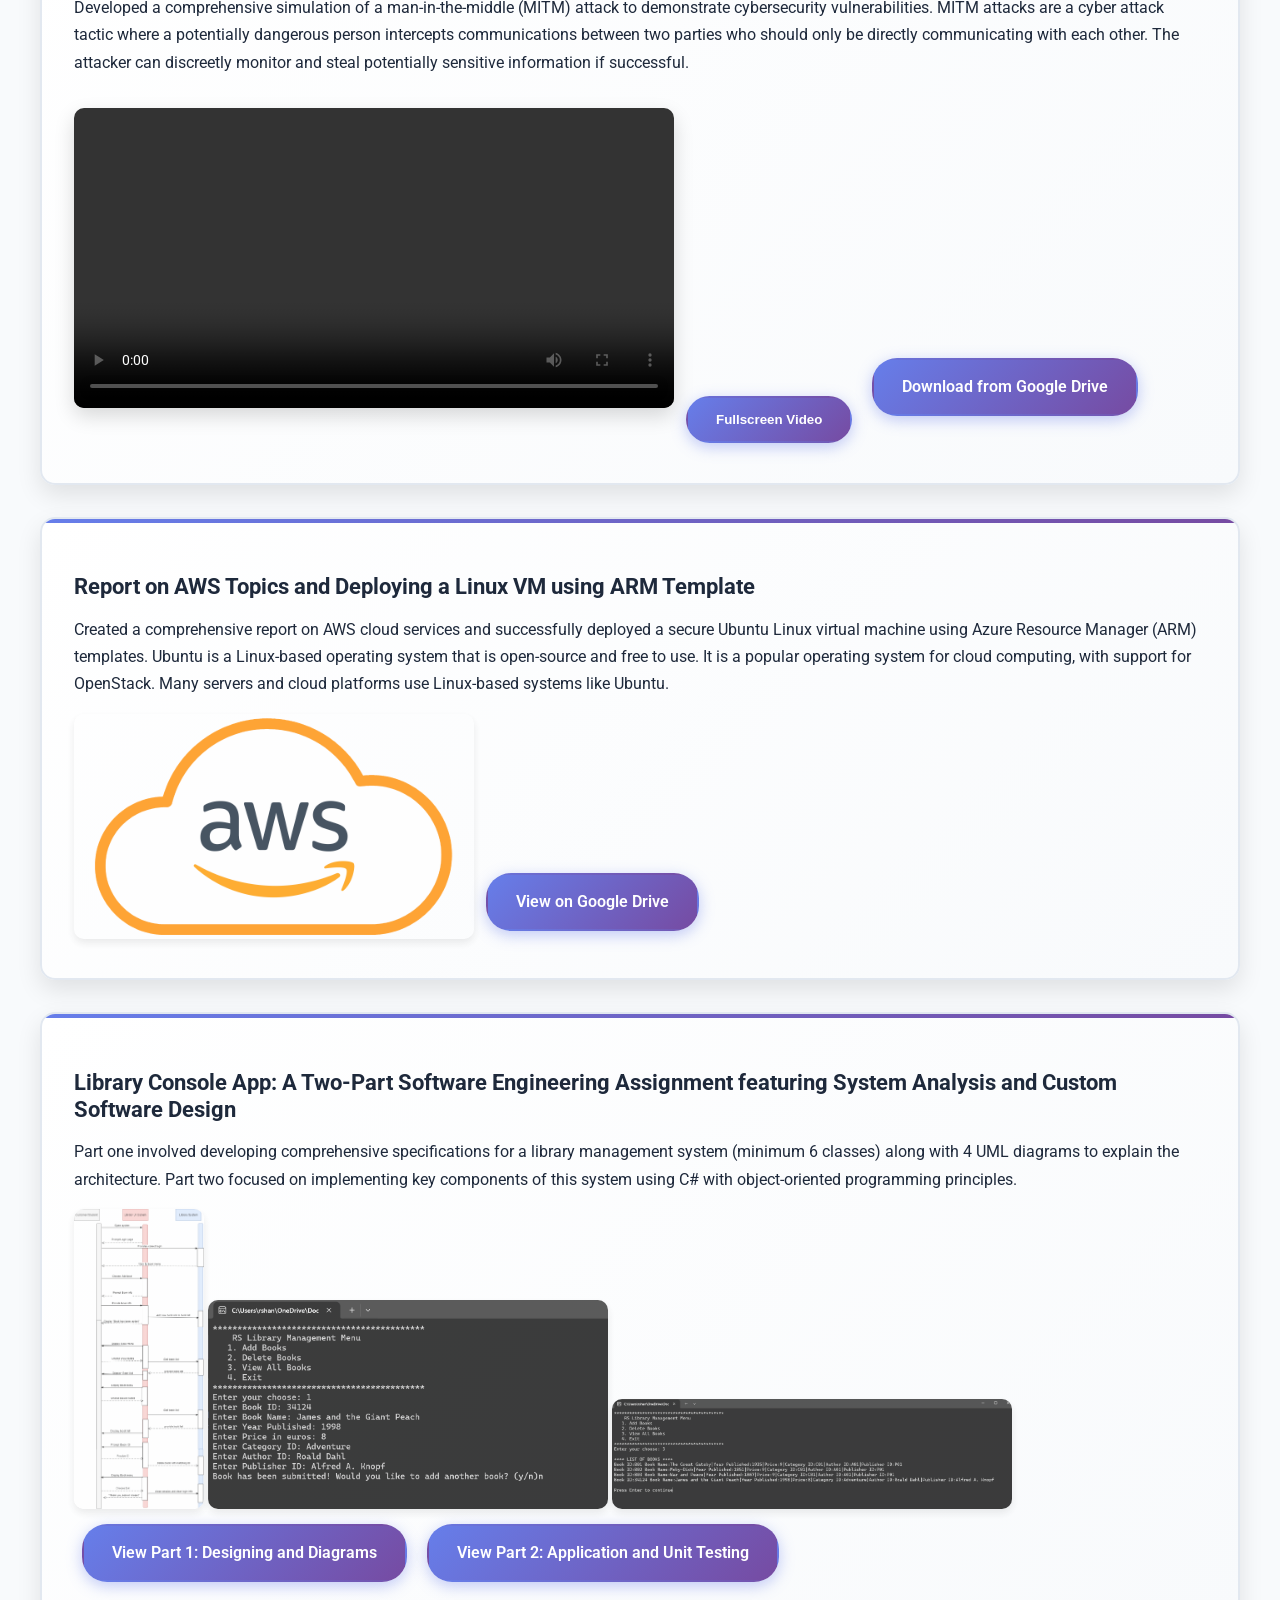
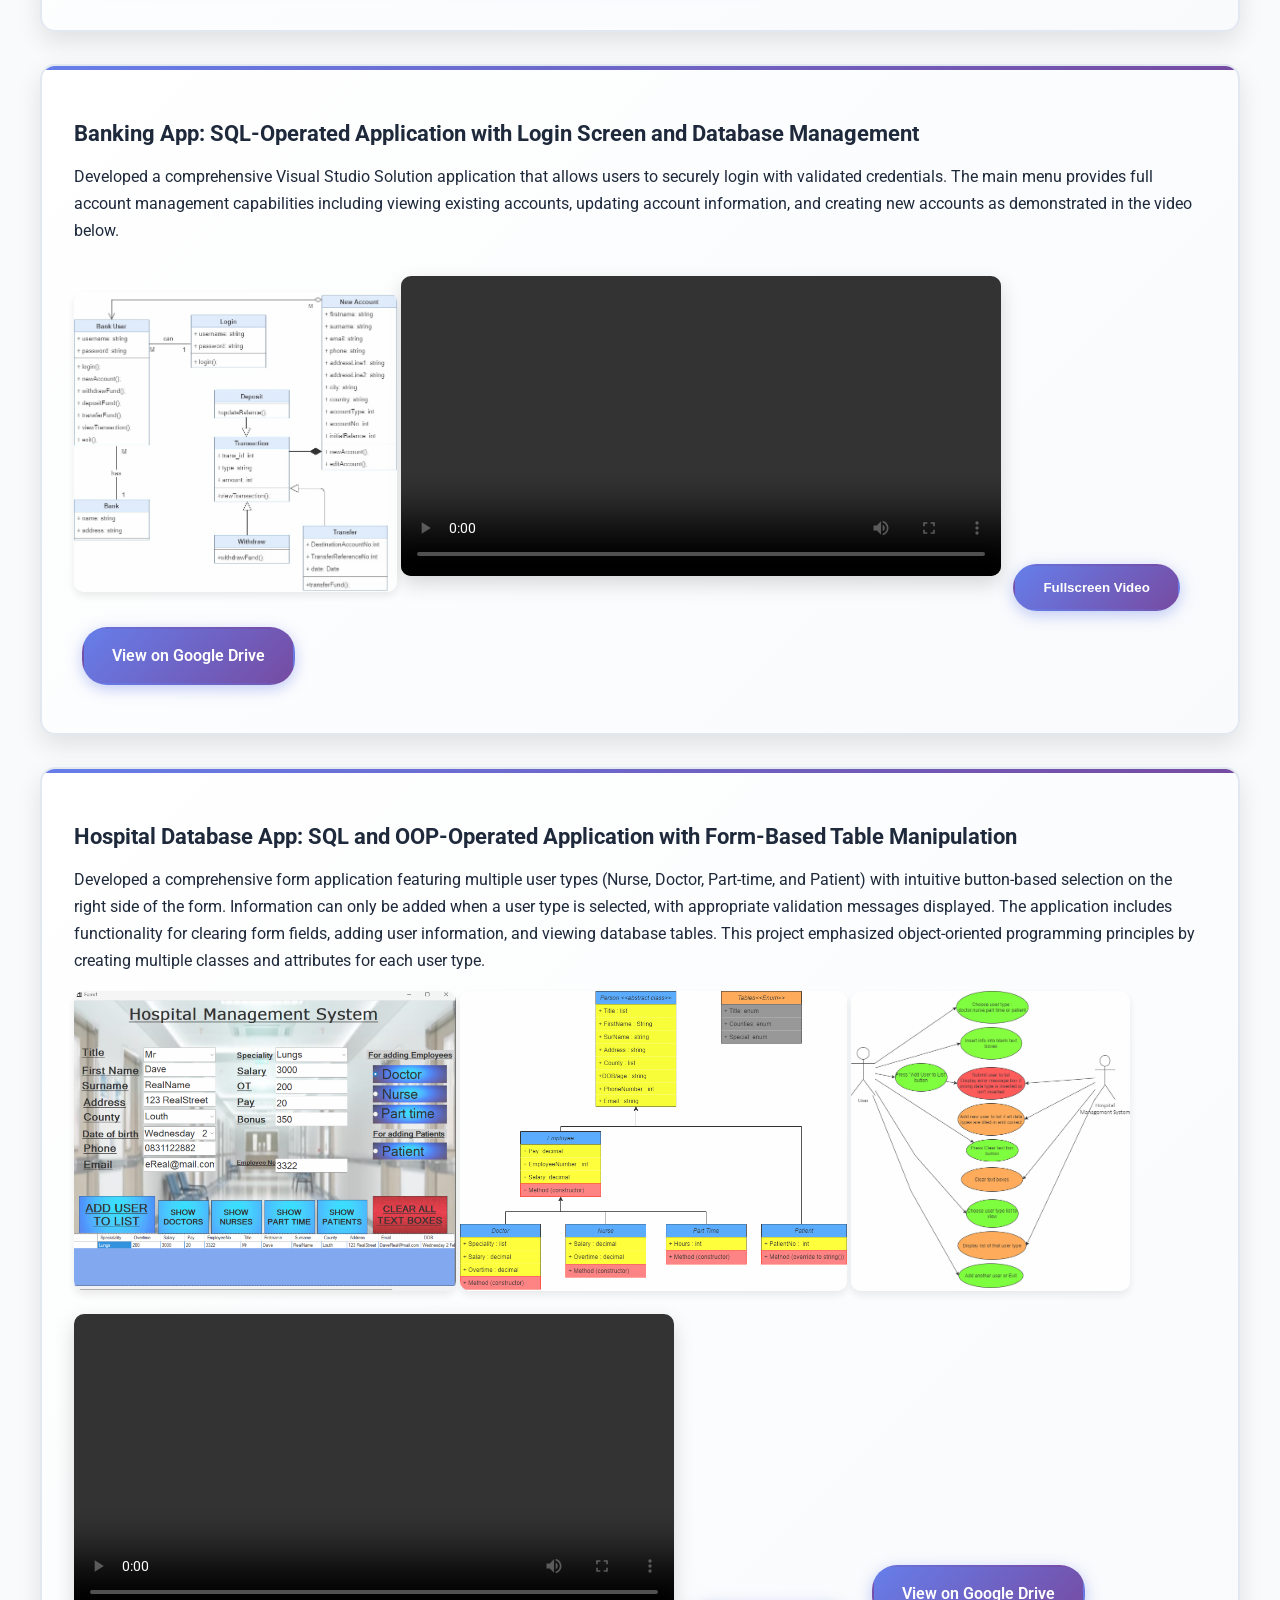
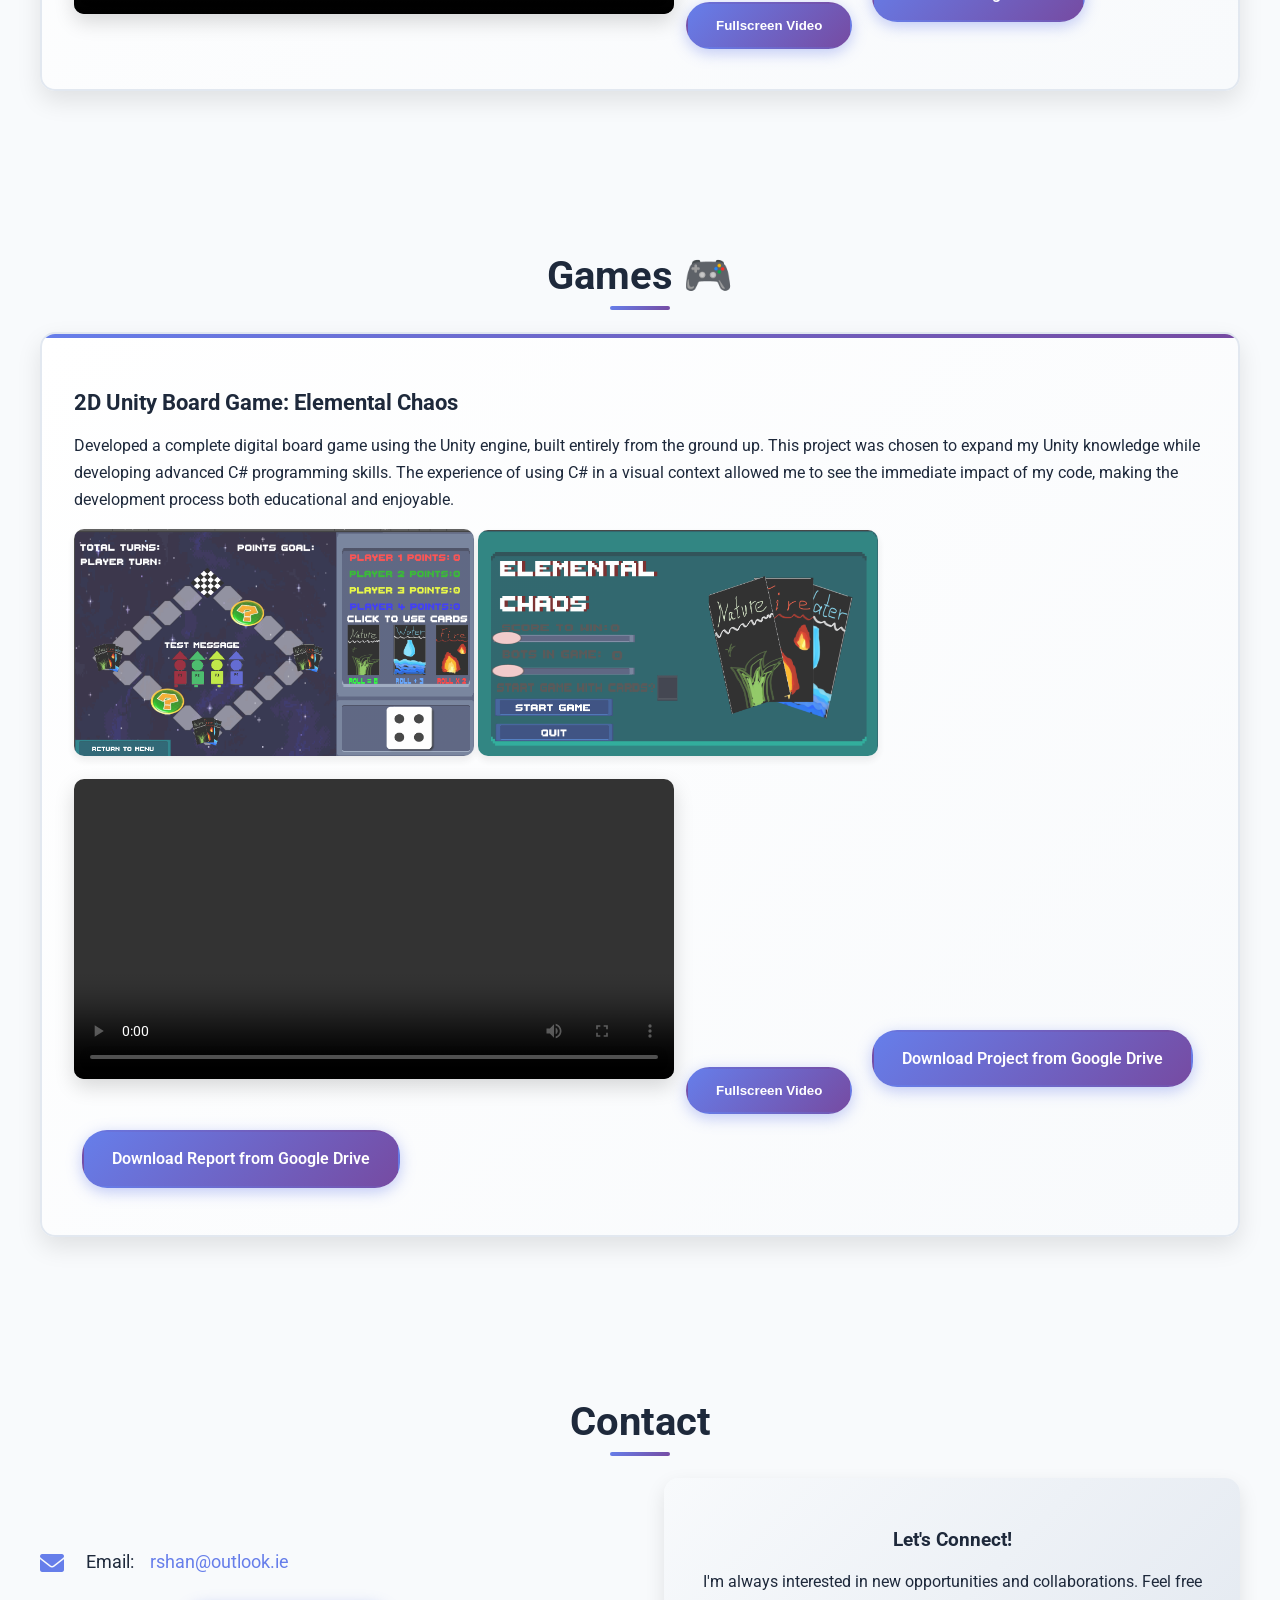
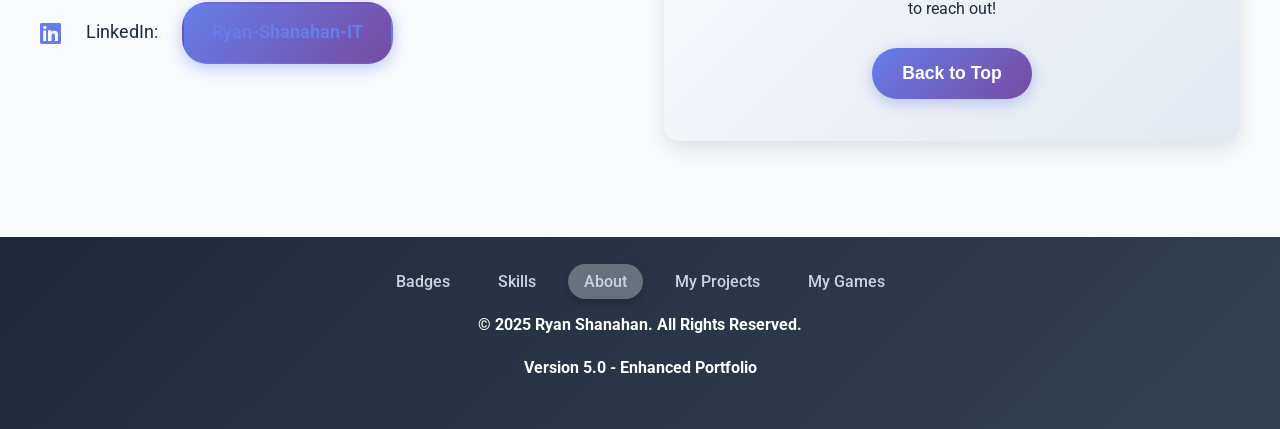
==== commit 6ad5c006: "Updated Index" ====
--- a/index.html
+++ b/index.html
@@ -2,315 +2,228 @@
 <html lang="en">
 <head>
   <meta charset="UTF-8" />
-  <meta name="viewport" content="width=device-width, initial-scale=1.0">
   <!-- meta desc to help with google searches-->
   <meta name="description" content="Ryan Shanahan - IT Portfolio | Computer Science Graduate | Cybersecurity | Web Development | Game Development">
-  <meta name="keywords" content="Ryan Shanahan, Computer Science, Cybersecurity, Web Development, Game Development, C#, Python, JavaScript, AWS, Unity">
-  <meta name="author" content="Ryan Shanahan">
-  <meta name="robots" content="index, follow">
   <title>Portfolio | Ryan Shanahan</title>
 
   <link rel="icon" href="images\RSHAN logo.png" type="image/png">
-   <!-- link to style sheet -->
+  <!-- link to style sheet -->
   <link rel="stylesheet" href="style.css" />
-   <!-- link to google fonts -->
+  <!-- link to google fonts -->
   <link href="https://fonts.googleapis.com/css2?family=Roboto:wght@400;700&display=swap" rel="stylesheet">
   <!-- Font Awesome for icons -->
-<link rel="stylesheet" href="https://cdnjs.cloudflare.com/ajax/libs/font-awesome/6.0.0-beta3/css/all.min.css">
+  <link rel="stylesheet" href="https://cdnjs.cloudflare.com/ajax/libs/font-awesome/6.0.0-beta3/css/all.min.css">
 
 </head>
-
 
 <body>
   <header>
-
     <nav>
-        
       <ul class="nav">
         <li><a href="#about">About</a></li>
-        <li><a href="skills">Contact</a></li>
+        <li><a href="#skills">Skills</a></li>
         <li><a href="#projects">My Projects</a></li>
         <li><a href="#games">My Games</a></li>
-        <!-- <li><a href="#pictures">Gallery</a></li> -->
         <li><a href="#contact">Contact</a></li>
         <button id="darkModeToggle">🌙 Dark Mode</button>
-
       </ul>
     </nav>
-
   </header>
+
   <section id="about">
     <h1><span id="typewriter"></span></h1>
-
     <p>Computer Science Graduate | Aspiring IT Professional</p>
-    <p>Recent Computer Science graduate with a first-class honors degree, passionate about developing innovative software solutions. Skilled in C#, Python, web development, 
-      and cybersecurity. With hands-on experience in full-stack projects and database design.</p>
-      <p>
-        <div class="project-link" data-locale="en_US" data-size="medium" data-theme="light" data-type="VERTICAL" data-vanity="ryan-shanahan-it" data-version="v1"><a class="badge-base__link LI-simple-link" href="https://docs.google.com/document/d/104jyGMTfOEU4qVk1ykIEHFwoCXzsNwvo/edit?usp=drive_link&ouid=110112855032241060013&rtpof=true&sd=true">My Latest CV 📝</a></div>
-
-        <div class="project-link" data-locale="en_US" data-size="medium" data-theme="light" data-type="VERTICAL" data-vanity="ryan-shanahan-it" data-version="v1"><a class="badge-base__link LI-simple-link" href="https://ie.linkedin.com/in/ryan-shanahan-it?trk=profile-badge">My Linkedin 🔗</a></div>
-              
-      </p>
+    <p>Recent Computer Science graduate with a first-class honors degree, passionate about developing innovative software solutions. Skilled in C#, Python, web development, and cybersecurity. With hands-on experience in full-stack projects and database design.</p>
+    <p>
+      <div class="project-link" data-locale="en_US" data-size="medium" data-theme="light" data-type="VERTICAL" data-vanity="ryan-shanahan-it" data-version="v1">
+        <a class="badge-base__link LI-simple-link" href="https://docs.google.com/document/d/104jyGMTfOEU4qVk1ykIEHFwoCXzsNwvo/edit?usp=drive_link&ouid=110112855032241060013&rtpof=true&sd=true">My Latest CV 📝</a>
+      </div>
+      <div class="project-link" data-locale="en_US" data-size="medium" data-theme="light" data-type="VERTICAL" data-vanity="ryan-shanahan-it" data-version="v1">
+        <a class="badge-base__link LI-simple-link" href="https://ie.linkedin.com/in/ryan-shanahan-it?trk=profile-badge">My LinkedIn 🔗</a>
+      </div>
+    </p>
   </section>
   
   <section id="badges">
     <h2>Acquired Badges</h2>
     <div class="project-card">
-      <h3>Python for Data Science </h3>
-      <h3>Issued by IBM </h3>
+      <h3>Python for Data Science</h3>
+      <h3>Issued by IBM</h3>
       <p>Earned by creating my own Python scripts and performing basic hands-on data analysis using IBM's Jupyter-based lab environment.</p>
-       <img src="images\Badges\python-for-data-science.png" class="img-badge" alt="Python for Data Science" onclick="openImageFullscreen(this)">
-      </div>
-
-    <div class="project-card">
-        <h3>AWS Academy Graduate - AWS Academy Introduction to Cloud Semester 1</h3>
-        <p>Issued by AWS Academy</p>
-        <img src="images\Badges\aws-academy-graduate-aws-academy-introduction-to-cloud-semester-1.png" class="img-badge" alt="AWS-grad" onclick="openImageFullscreen(this)">
-      </div>
-
-      <div class="project-card">
-        <h3>DBS Work Readiness</h3>
-        <p>Issued by Dublin Business School</p>
-        <p>For completion of 21 lessons which prepare students to engage in the hiring market upon graduation.</p>
-        <img src="images\Badges\DBSWorkReadiness.png" class="img-badge" alt="DBS-WorkReadiness" onclick="openImageFullscreen(this)">
-      </div>
+      <img src="images\Badges\python-for-data-science.png" class="img-badge" alt="Python for Data Science" onclick="openImageFullscreen(this)">
+    </div>
+
+    <div class="project-card">
+      <h3>AWS Academy Graduate - AWS Academy Introduction to Cloud Semester 1</h3>
+      <p>Issued by AWS Academy</p>
+      <img src="images\Badges\aws-academy-graduate-aws-academy-introduction-to-cloud-semester-1.png" class="img-badge" alt="AWS-grad" onclick="openImageFullscreen(this)">
+    </div>
+
+    <div class="project-card">
+      <h3>DBS Work Readiness</h3>
+      <p>Issued by Dublin Business School</p>
+      <p>For completion of 21 lessons which prepare students to engage in the hiring market upon graduation.</p>
+      <img src="images\Badges\DBSWorkReadiness.png" class="img-badge" alt="DBS-WorkReadiness" onclick="openImageFullscreen(this)">
+    </div>
   </section>
 
   <section id="skills">
     <h2>Skills</h2>
-  <div class="skills-container">
-    <div class="skill-card">
-      <h3> <i class="fas fa-code"></i>Programming</h3>
-      <ul>
-        <li>C#</li>
-        <li>Python</li>
-        <li>JavaScript</li>
-      </ul>
-    </div>
-    <div class="skill-card">
-      <h3><i class="fas fa-laptop-code"></i>Web Development</h3>
-      <ul>
-        <li>HTML</li>
-        <li>CSS</li>
-        <li>React</li>
-      </ul>
-    </div>
-    <div class="skill-card">
-      <h3><i class="fas fa-shield-alt"></i>Cybersecurity</h3>
-      <ul>
-        <li>Pen Testing</li>
-        <li>Ethical Hacking</li>
-      </ul>
-    </div>
-    <div class="skill-card">
-      <h3><i class="fas fa-cloud"></i>Cloud Computing</h3>
-      <ul>
-        <li>AWS</li>
-        <li>Azure</li>
-      </ul>
-    </div>
-    <div class="skill-card">
-      <h3><i class="fas fa-chart-line"></i>Data Science</h3>
-      <ul>
-        <li>Datawrangling and cleaning</li>
-        <li>Creating and visualizing databases</li>
-        <li>SQL and Excel</li>
-      </ul>
-    </div>
-    <div class="skill-card">
-      <h3><i class="fas fa-mobile-alt"></i>Mobile App Developement</h3>
-      <ul>
-        <li>iOS/Android Dev</li>
-        <li>React Native</li>
-        <li>Unit Testing</li>
-      </ul>
-    </div>
-  </div>
+    <div class="skills-container">
+      <div class="skill-card">
+        <h3><i class="fas fa-code"></i>Programming</h3>
+        <ul>
+          <li>C#</li>
+          <li>Python</li>
+          <li>JavaScript</li>
+        </ul>
+      </div>
+      <div class="skill-card">
+        <h3><i class="fas fa-laptop-code"></i>Web Development</h3>
+        <ul>
+          <li>HTML</li>
+          <li>CSS</li>
+          <li>React</li>
+        </ul>
+      </div>
+      <div class="skill-card">
+        <h3><i class="fas fa-shield-alt"></i>Cybersecurity</h3>
+        <ul>
+          <li>Pen Testing</li>
+          <li>Ethical Hacking</li>
+        </ul>
+      </div>
+      <div class="skill-card">
+        <h3><i class="fas fa-cloud"></i>Cloud Computing</h3>
+        <ul>
+          <li>AWS</li>
+          <li>Azure</li>
+        </ul>
+      </div>
+      <div class="skill-card">
+        <h3><i class="fas fa-chart-line"></i>Data Science</h3>
+        <ul>
+          <li>Data wrangling and cleaning</li>
+          <li>Creating and visualizing databases</li>
+          <li>SQL and Excel</li>
+        </ul>
+      </div>
+      <div class="skill-card">
+        <h3><i class="fas fa-mobile-alt"></i>Mobile App Development</h3>
+        <ul>
+          <li>iOS/Android Dev</li>
+          <li>React Native</li>
+          <li>Unit Testing</li>
+        </ul>
+      </div>
+    </div>
+  </section>
 
   <section id="projects">
     <h2>Projects</h2>
-    <div class="project-filters">
-      <button class="filter-btn active" data-filter="all">All Projects</button>
-      <button class="filter-btn" data-filter="cybersecurity">Cybersecurity</button>
-      <button class="filter-btn" data-filter="web">Web Development</button>
-      <button class="filter-btn" data-filter="database">Database</button>
-      <button class="filter-btn" data-filter="cloud">Cloud Computing</button>
-    </div>
     
-    <div class="project-card" data-category="cybersecurity"> <!-- MITM Attack -->
-      <h3>Simulate a MITM attack (ARP Poisoning) using Kali Linux</h3>
-      <p>I was tasked to create a simulation of a man-in-the-middle (MITM) attack. MITM attacks are a cyber attack tactic where a potentially dangerous person intercepts communications going on between two parties who should only be directly communicating with each other. The attacker can discreetly monitor and steal potentially sensitive information if they do it successfully. </p>
-      
-    <p></p>
-    <div class="video-container">
-      <video id="MITMDemo" width="600" controls preload="metadata">
+    <div class="project-card">
+      <h3>Simulated MITM Attack (ARP Poisoning) using Kali Linux</h3>
+      <p>Developed a comprehensive simulation of a man-in-the-middle (MITM) attack to demonstrate cybersecurity vulnerabilities. MITM attacks are a cyber attack tactic where a potentially dangerous person intercepts communications between two parties who should only be directly communicating with each other. The attacker can discreetly monitor and steal potentially sensitive information if successful.</p>
+      
+      <video id="MITMDemo" width="600" controls>
         <source src="images\vids\MITM attack example.mp4" type="video/mp4">
         Your browser does not support the video tag.
       </video>
-      <div class="video-loading" id="MITMLoading">Loading video...</div>
-    </div>
-    <p></p>
-
-   <a><button onclick="openFullscreenMITM()" class="project-link" >Fullscreen video</button> </a>
-    <P></P>
-
-    <a href="https://docs.google.com/document/d/1-kBxyGiBm7FNn7AsketpMAXYajm9sx9W/edit?usp=drive_link&ouid=110112855032241060013&rtpof=true&sd=true" class="project-link" target="_blank">Download from Google Drive</a>
-  </div>
-  <!-- MITM Attack END-->
-
-    <div class="project-card" data-category="cloud"> <!-- AWS report -->
+
+      <button onclick="openFullscreenMITM()" class="project-link">Fullscreen Video</button>
+
+      <a href="https://docs.google.com/document/d/1-kBxyGiBm7FNn7AsketpMAXYajm9sx9W/edit?usp=drive_link&ouid=110112855032241060013&rtpof=true&sd=true" class="project-link" target="_blank">Download from Google Drive</a>
+    </div>
+
+    <div class="project-card">
       <h3>Report on AWS Topics and Deploying a Linux VM using ARM Template</h3>
-              <p>This was done to create a secure environment for experimenting with different frameworks. Ubuntu is a Linux-based operating system that is open-source and free to use. It is a popular operating system for cloud computing, with support for OpenStack.
-          Also, many servers and cloud platforms use Linux-based systems like Ubuntu.</p>
-          <img src="images\Amazon-Web-Services-AWS-Logo.png" class="img-project" alt="AWS_logo" onclick="openImageFullscreen(this)">
-      <p><a href="https://docs.google.com/document/d/13OdSA5X5_Vlr0SJD8zyjTg3yAkKkoJTp/edit?usp=drive_link&ouid=110112855032241060013&rtpof=true&sd=true" class="project-link" target="_blank">View on Google Drive</a></p>
-    </div>
-    <!-- AWS report END -->
-
-    <div class="project-card" data-category="database"> <!-- Library App -->
-      <h3>Library Console App: A two-part software engineering assignment featuring system analysis and designing my own software system</h3>
-      <p>For the first part of this assignment, I was tasked with developing the specifications of a system (minimum of 6 classes) of my choice along with 4 UML diagrams to explain it.</p>
-      <p>Part two of the assignment involved the implementation of some parts of this system using C#.</p>
+      <p>Created a comprehensive report on AWS cloud services and successfully deployed a secure Ubuntu Linux virtual machine using Azure Resource Manager (ARM) templates. Ubuntu is a Linux-based operating system that is open-source and free to use. It is a popular operating system for cloud computing, with support for OpenStack. Many servers and cloud platforms use Linux-based systems like Ubuntu.</p>
+      <img src="images\Amazon-Web-Services-AWS-Logo.png" class="img-project" alt="AWS_logo" onclick="openImageFullscreen(this)">
+      <a href="https://docs.google.com/document/d/13OdSA5X5_Vlr0SJD8zyjTg3yAkKkoJTp/edit?usp=drive_link&ouid=110112855032241060013&rtpof=true&sd=true" class="project-link" target="_blank">View on Google Drive</a>
+    </div>
+
+    <div class="project-card">
+      <h3>Library Console App: A Two-Part Software Engineering Assignment featuring System Analysis and Custom Software Design</h3>
+      <p>Part one involved developing comprehensive specifications for a library management system (minimum 6 classes) along with 4 UML diagrams to explain the architecture. Part two focused on implementing key components of this system using C# with object-oriented programming principles.</p>
       <img src="images\RS_LibrarySequenceDiagram.drawio.png" class="img-project" alt="RS_LibrarySequenceDiagram" onclick="openImageFullscreen(this)">
       <img src="images\part2AddBook.png" class="img-project" alt="RS_LibraryAddBook" onclick="openImageFullscreen(this)">
       <img src="images\complete.png" class="img-project" alt="RS_AddBookSuccess" onclick="openImageFullscreen(this)">
-      <P></P>
-      <a href="https://docs.google.com/document/d/1CrWRBDeM1o0LlAgRbDm4HVZWyLF-Ae-G/edit?usp=drive_link&ouid=110112855032241060013&rtpof=true&sd=true" class="project-link" target="_blank">View part 1: Designing and Diagrams</a>
-      <a href="https://drive.google.com/drive/folders/192EqyWWps5vqb6vp2ASNWueMv9LDrAWW?usp=drive_link" class="project-link" target="_blank">View part 2: Application and Unit Testing</a>
-    </div>
-        <!-- Library App END -->
-
-    <div class="project-card" data-category="database"> <!-- Banking App  -->
-      <h3>Banking App: SQL-operated with login screen and ability to update tables</h3>
-      <p>This project involved creating my own Visual Studio Solution application which allows users to login with a correct username and password.
-         Once in the main menu, users can view and update already existing accounts or create their own as the video below showcases.</p>
+      
+      <a href="https://docs.google.com/document/d/1CrWRBDeM1o0LlAgRbDm4HVZWyLF-Ae-G/edit?usp=drive_link&ouid=110112855032241060013&rtpof=true&sd=true" class="project-link" target="_blank">View Part 1: Designing and Diagrams</a>
+      <a href="https://drive.google.com/drive/folders/192EqyWWps5vqb6vp2ASNWueMv9LDrAWW?usp=drive_link" class="project-link" target="_blank">View Part 2: Application and Unit Testing</a>
+    </div>
+
+    <div class="project-card">
+      <h3>Banking App: SQL-Operated Application with Login Screen and Database Management</h3>
+      <p>Developed a comprehensive Visual Studio Solution application that allows users to securely login with validated credentials. The main menu provides full account management capabilities including viewing existing accounts, updating account information, and creating new accounts as demonstrated in the video below.</p>
 
       <img src="images\RS_bank_classDiagram.jpg" class="img-project" alt="RS_bank_classDiagram" onclick="openImageFullscreen(this)">
-      <p></p>
-      <div class="video-container">
-        <video id="rsBankDemo" width="600" controls preload="metadata">
-          <source src="images\vids\Rs_bank_vid.mp4" type="video/mp4">
-          Your browser does not support the video tag.
-        </video>
-        <div class="video-loading" id="BankLoading">Loading video...</div>
-      </div>
-      <p></p>
-
-     <a><button onclick="openFullscreenBank()" class="project-link" >Fullscreen video</button> </a>
-      <P></P>
+      
+      <video id="rsBankDemo" width="600" controls>
+        <source src="images\vids\Rs_bank_vid.mp4" type="video/mp4">
+        Your browser does not support the video tag.
+      </video>
+
+      <button onclick="openFullscreenBank()" class="project-link">Fullscreen Video</button>
+      
       <a href="https://drive.google.com/file/d/18BvYAcTPj_6wxAT3U1qlcx9wBW3QvuyL/view?usp=drive_link" class="project-link" target="_blank">View on Google Drive</a>
-      </div> 
-      <!-- Banking App END -->
-       
-    </div> 
-    <div class="project-card" data-category="database"> <!-- Hospital database App  -->
-      <h3>Hospital Database App: SQL and OOP-operated with ability to manipulate tables from form</h3>
-      <p>This form application features multiple user types (Nurse, Doctor, Part-time, and Patient) which can be selected using buttons on the right side of the form.
-        Information can only be added if a user type is selected, with an appropriate message displayed if not. 
-        There are buttons for clearing boxes, adding inserted user information and viewing tables.
-        This assignment had a big focus on object-oriented programming by creating multiple classes and attributes for each one.</p>
+    </div>
+
+    <div class="project-card">
+      <h3>Hospital Database App: SQL and OOP-Operated Application with Form-Based Table Manipulation</h3>
+      <p>Developed a comprehensive form application featuring multiple user types (Nurse, Doctor, Part-time, and Patient) with intuitive button-based selection on the right side of the form. Information can only be added when a user type is selected, with appropriate validation messages displayed. The application includes functionality for clearing form fields, adding user information, and viewing database tables. This project emphasized object-oriented programming principles by creating multiple classes and attributes for each user type.</p>
 
       <img src="images\HospitalPics\HospitalForm.png" class="img-project" alt="HospitalForm" onclick="openImageFullscreen(this)">
       <img src="images\HospitalPics\Class_Diagram_Hospital_Management_System.drawio.png" class="img-project" alt="HospitalClasses" onclick="openImageFullscreen(this)">
       <img src="images\HospitalPics\Use_Case_Diagram_Hospital_Management_System.drawio.png" class="img-project" alt="HospitalUseCase" onclick="openImageFullscreen(this)">
-      <p></p>
-      <div class="video-container">
-        <video id="HospitalDemo" width="600" controls preload="metadata">
-          <source src="images\vids\HospitalAppDemo.mp4" type="video/mp4">
-          Your browser does not support the video tag.
-        </video>
-        <div class="video-loading" id="HospitalLoading">Loading video...</div>
-      </div>
-      <p></p>
-
-     <a><button onclick="openFullscreenHospital()" class="project-link" >Fullscreen video</button> </a>
-      <P></P>
+      
+      <video id="HospitalDemo" width="600" controls>
+        <source src="images\vids\HospitalAppDemo.mp4" type="video/mp4">
+        Your browser does not support the video tag.
+      </video>
+
+      <button onclick="openFullscreenHospital()" class="project-link">Fullscreen Video</button>
+      
       <a href="https://drive.google.com/drive/folders/1E7iSQW4hebZLaP36_u123iWnAzx7hY4C?usp=sharing" class="project-link" target="_blank">View on Google Drive</a>
-      </div> 
-      <!-- Hospital database App END -->
-       
-    </div>   
-
-
-
-
+    </div>
   </section>
 
   <section id="games">
-    <h3>Games 🎮 </h3>
-    <div class="project-card" data-category="web">
+    <h2>Games 🎮</h2>
+    <div class="project-card">
       <h3>2D Unity Board Game: Elemental Chaos</h3>
-      <p>I have made a digital board game using the Unity engine.
-         I chose this project because I had already learned the basics of Unity in my own time and wanted to learn more about it while also
-         developing my skills in C#. This was done entirely from the ground up 
-         and I enjoyed using C# in a way that I could visualize the code I had been writing.
-      </p>
+      <p>Developed a complete digital board game using the Unity engine, built entirely from the ground up. This project was chosen to expand my Unity knowledge while developing advanced C# programming skills. The experience of using C# in a visual context allowed me to see the immediate impact of my code, making the development process both educational and enjoyable.</p>
 
       <img src="images\maingame.png" class="img-project" alt="ElementalGame" onclick="openImageFullscreen(this)">
       <img src="images\menugame.png" class="img-project" alt="ElementalMenu" onclick="openImageFullscreen(this)">
-      <p></p>
-      <div class="video-container">
-        <video id="ElementalVid" width="600" controls preload="metadata">
-          <source src="images\vids\Game_Demo.mp4" type="video/mp4">
-          Your browser does not support the video tag.
-        </video>
-        <div class="video-loading" id="ElementalLoading">Loading video...</div>
-      </div>
-      <p></p>
-
-     <a><button onclick="openFullscreenElemental()" class="project-link" >Fullscreen video</button> </a>
-      <P></P>
-
-      <a href="https://drive.google.com/file/d/1gTJEC78zhB-0oXb33lOltBznndBIvtLm/view?usp=drive_link" class="project-link" target="blank">Download project from Google Drive</a><p>
-        
-      </p>
-      <a href="https://docs.google.com/document/d/11mDfnbSkk1BSm2TRAhEslSP_R_P54tQe/edit?usp=drive_link&ouid=110112855032241060013&rtpof=true&sd=true" class="project-link" target="blank">Download report from Google Drive</a>
-    </div>
-
-  </section>
-
-    <!-- <section id="pictures">
-    <h2>Gallery</h2>
-    <div class="project-card">
-      <h3>Thing 1</h3>
-      <p>I did a thing.</p>
-      <a href="https://github.com/yourusername/game-repo" target="_blank"></a>
-    </div> -->
-
+      
+      <video id="ElementalVid" width="600" controls>
+        <source src="images\vids\Game_Demo.mp4" type="video/mp4">
+        Your browser does not support the video tag.
+      </video>
+
+      <button onclick="openFullscreenElemental()" class="project-link">Fullscreen Video</button>
+
+      <a href="https://drive.google.com/file/d/1gTJEC78zhB-0oXb33lOltBznndBIvtLm/view?usp=drive_link" class="project-link" target="_blank">Download Project from Google Drive</a>
+      <a href="https://docs.google.com/document/d/11mDfnbSkk1BSm2TRAhEslSP_R_P54tQe/edit?usp=drive_link&ouid=110112855032241060013&rtpof=true&sd=true" class="project-link" target="_blank">Download Report from Google Drive</a>
+    </div>
   </section>
 
   <section id="contact">
     <h2>Contact</h2>
     <div class="contact-container">
       <div class="contact-info">
-        <h3>Get In Touch</h3>
-        <p><i class="fas fa-envelope"></i> Email: rshan@outlook.ie</p>
-        <p><i class="fab fa-linkedin"></i> LinkedIn: <a href="https://www.linkedin.com/in/ryan-shanahan-IT/" class="project-link" target="blank">Ryan-Shanahan-IT</a></p>
-      </div>
-      
-      <form class="contact-form" id="contactForm">
-        <h3>Send Me a Message</h3>
-        <div class="form-group">
-          <label for="name">Name:</label>
-          <input type="text" id="name" name="name" required>
-        </div>
-        <div class="form-group">
-          <label for="email">Email:</label>
-          <input type="email" id="email" name="email" required>
-        </div>
-        <div class="form-group">
-          <label for="subject">Subject:</label>
-          <input type="text" id="subject" name="subject" required>
-        </div>
-        <div class="form-group">
-          <label for="message">Message:</label>
-          <textarea id="message" name="message" rows="5" required></textarea>
-        </div>
-        <button type="submit" class="submit-btn">Send Message</button>
-      </form>
-    </div>
-  </section>
-
+        <p><i class="fas fa-envelope"></i> Email: <a href="mailto:rshan@outlook.ie">rshan@outlook.ie</a></p>
+        <p><i class="fab fa-linkedin"></i> LinkedIn: <a href="https://www.linkedin.com/in/ryan-shanahan-IT/" class="project-link" target="_blank">Ryan-Shanahan-IT</a></p>
+      </div>
+      <div class="contact-cta">
+        <h3>Let's Connect!</h3>
+        <p>I'm always interested in new opportunities and collaborations. Feel free to reach out!</p>
+        <button class="cta-button" onclick="scrollToTop()">Back to Top</button>
+      </div>
+    </div>
+  </section>
 
   <footer>
     <nav>
@@ -321,11 +234,9 @@
         <li><a href="#projects">My Projects</a></li>
         <li><a href="#games">My Games</a></li>
       </ul>
-
     </nav>
- 
     <p><strong>&copy; 2025 Ryan Shanahan. All Rights Reserved.</strong></p>
-    <p><strong>Version 4 01_04</strong></p>
+    <p><strong>Version 5.0 - Enhanced Portfolio</strong></p>
   </footer>
 
   <script src="script.js"></script>
--- a/style.css
+++ b/style.css
@@ -4,435 +4,567 @@
   padding: 0;
   box-sizing: border-box;
   /* Light Mode */
-  background-color: #ffffff;
-  color: #000000;
+  background-color: #f8fafc;
+  color: #1e293b;
   transition: background-color 0.3s, color 0.3s;
   line-height: 1.6;
 }
 
-  /* Dark Mode */
+/* Dark Mode */
 .dark-mode {
-  background-color: #121212;
-  color: #ffffff;
-}
-  header {
-    background: linear-gradient(135deg, #667eea 0%, #764ba2 100%);
-    color: white;
-    padding: 1rem;
-    text-align: center;
-    position: sticky;
-    top: 0;
-    z-index: 1000;
-    box-shadow: 0 2px 10px rgba(0,0,0,0.1);
-  }
-  nav ul {
-    list-style: none;
-    padding: 0;
-
-  }
-  nav ul li {
-    display: inline;
-    margin: 0 10px;
-  }
-  nav ul li a {
-    color: white;
-    text-decoration: none;
-    padding: 8px 16px;
-    border-radius: 20px;
-    transition: all 0.3s ease;
-  }
-  
-  nav ul li a:hover {
-    background-color: rgba(255,255,255,0.2);
-    transform: translateY(-2px);
-  }
-  section {
-    padding: 3rem 2rem;
-    max-width: 1200px;
-    margin: 0 auto;
-  }
-  .project-card {
-    border: 2px solid #e0e0e0;
-    background: linear-gradient(145deg, #f8f9fa, #e9ecef);
-    padding: 2rem;
-    margin: 2rem 0;
-    border-radius: 15px;
-    box-shadow: 0 4px 15px rgba(0,0,0,0.1);
-    transition: all 0.3s ease;
-    position: relative;
-    overflow: hidden;
-  }
-  
-  .project-card::before {
-    content: '';
-    position: absolute;
-    top: 0;
-    left: 0;
-    right: 0;
-    height: 4px;
-    background: linear-gradient(90deg, #667eea, #764ba2);
-  }
-  
-  .project-card:hover {
-    transform: translateY(-5px);
-    box-shadow: 0 8px 25px rgba(0,0,0,0.15);
-  }
-
-  /* for badges */
- .img-badge {
-    width: 30%;  /* Each image takes 30% of the container */
-    max-width: 200px; /* Prevents them from getting too big */
-    height: auto; /* Keeps aspect ratio */
-    
- }
- .img-badge:hover {
+  background-color: #0f172a;
+  color: #f1f5f9;
+}
+
+header {
+  background: linear-gradient(135deg, #667eea 0%, #764ba2 100%);
+  color: white;
+  padding: 1.5rem;
+  text-align: center;
+  box-shadow: 0 4px 6px rgba(0, 0, 0, 0.1);
+}
+
+nav ul {
+  list-style: none;
+  padding: 0;
+  margin: 0;
+  display: flex;
+  justify-content: center;
+  align-items: center;
+  flex-wrap: wrap;
+  gap: 1rem;
+}
+
+nav ul li {
+  display: inline;
+  margin: 0;
+}
+
+nav ul li a {
+  color: white;
+  text-decoration: none;
+  padding: 0.5rem 1rem;
+  border-radius: 25px;
+  transition: all 0.3s ease;
+  font-weight: 500;
+}
+
+nav ul li a:hover {
+  background-color: rgba(255, 255, 255, 0.2);
+  transform: translateY(-2px);
+}
+
+section {
+  padding: 3rem 2rem;
+  max-width: 1200px;
+  margin: 0 auto;
+}
+
+section h2 {
+  text-align: center;
+  margin-bottom: 2rem;
+  color: #1e293b;
+  font-size: 2.5rem;
+  font-weight: 700;
+  position: relative;
+}
+
+section h2::after {
+  content: '';
+  position: absolute;
+  bottom: -10px;
+  left: 50%;
+  transform: translateX(-50%);
+  width: 60px;
+  height: 4px;
+  background: linear-gradient(135deg, #667eea 0%, #764ba2 100%);
+  border-radius: 2px;
+}
+
+.dark-mode section h2 {
+  color: #f1f5f9;
+}
+
+.project-card {
+  border: 2px solid #e2e8f0;
+  background: linear-gradient(135deg, #ffffff 0%, #f8fafc 100%);
+  padding: 2rem;
+  margin: 2rem 0;
+  border-radius: 15px;
+  box-shadow: 0 10px 25px rgba(0, 0, 0, 0.1);
+  transition: all 0.3s ease;
+  position: relative;
+  overflow: hidden;
+}
+
+.project-card::before {
+  content: '';
+  position: absolute;
+  top: 0;
+  left: 0;
+  right: 0;
+  height: 4px;
+  background: linear-gradient(135deg, #667eea 0%, #764ba2 100%);
+}
+
+.project-card:hover {
+  transform: translateY(-5px);
+  box-shadow: 0 20px 40px rgba(0, 0, 0, 0.15);
+}
+
+.dark-mode .project-card {
+  background: linear-gradient(135deg, #1e293b 0%, #334155 100%);
+  border-color: #475569;
+}
+
+/* For badges */
+.img-badge {
+  width: 30%;
+  max-width: 200px;
+  height: auto;
+  border-radius: 10px;
+  box-shadow: 0 4px 8px rgba(0, 0, 0, 0.1);
+  transition: all 0.3s ease;
+}
+
+.img-badge:hover {
   transform: scale(1.1);
+  box-shadow: 0 8px 16px rgba(0, 0, 0, 0.2);
 }
 
 /* For project pics*/
 .img-project {
-
   height: 100%;
   max-height: 300px;
-
   width: auto;
   max-width: 400px;
   cursor: pointer;
-  transition: transform 0.2s;
-}
-
-  footer {
-    background: #333;
-    color: white;
-    text-align: center;
-    padding: 1rem 0;
-  }
-
- 
-  button {
-    padding: 10px 20px;
-    margin: 10px;
-    border: none;
-    cursor: pointer;
-    background: #007BFF;
-    color: white;
-    border-radius: 5px;
-  }
-  button:hover {
-    background: #0056b3;
-  }
-
-  /* dark mode button (Desktop)*/
+  transition: all 0.3s ease;
+  border-radius: 10px;
+  box-shadow: 0 4px 8px rgba(0, 0, 0, 0.1);
+}
+
+.img-project:hover {
+  transform: scale(1.05);
+  box-shadow: 0 8px 16px rgba(0, 0, 0, 0.2);
+}
+
+footer {
+  background: linear-gradient(135deg, #1e293b 0%, #334155 100%);
+  color: white;
+  text-align: center;
+  padding: 2rem 0;
+  margin-top: 3rem;
+}
+
+footer nav ul {
+  justify-content: center;
+  margin-bottom: 1rem;
+}
+
+footer nav ul li a {
+  color: #cbd5e1;
+  transition: color 0.3s ease;
+}
+
+footer nav ul li a:hover {
+  color: white;
+}
+
+button {
+  padding: 12px 24px;
+  margin: 10px;
+  border: none;
+  cursor: pointer;
+  background: linear-gradient(135deg, #667eea 0%, #764ba2 100%);
+  color: white;
+  border-radius: 25px;
+  font-weight: 600;
+  transition: all 0.3s ease;
+  box-shadow: 0 4px 6px rgba(0, 0, 0, 0.1);
+}
+
+button:hover {
+  transform: translateY(-2px);
+  box-shadow: 0 6px 12px rgba(0, 0, 0, 0.15);
+}
+
+/* Dark mode button (Desktop)*/
 #darkModeToggle {
   position: fixed;
-  top: 10px;
-  right: 10px;
-  padding: 10px 20px;
-  background-color: #333;
+  top: 20px;
+  right: 20px;
+  padding: 12px 20px;
+  background: linear-gradient(135deg, #1e293b 0%, #334155 100%);
   color: white;
   border: none;
-  border-radius: 5px;
+  border-radius: 25px;
   cursor: pointer;
-  transition: background 0.3s;
-}
+  transition: all 0.3s ease;
+  box-shadow: 0 4px 10px rgba(0, 0, 0, 0.2);
+  z-index: 1000;
+}
+
 /* Change position for mobile devices */
 @media (max-width: 768px) {
   #darkModeToggle {
-     position: fixed;
-      top: auto;  /* Remove top positioning */
-      bottom: 20px; /* Move to bottom */
-      right: 20px; /* Keep it on the right */
-      border-radius: 50px; /* Make it more like a floating button */
-      padding: 12px 16px;
-      font-size: 16px;
-      box-shadow: 0px 4px 10px rgba(0, 0, 0, 0.2); /* Add shadow effect */
-  }
-}
-
-/* Animations */
-@keyframes fadeIn {
-  from {
-    opacity: 0;
-    transform: translateY(20px);
-  }
-  to {
-    opacity: 1;
-    transform: translateY(0);
-  }
-}
-
-/* Cursor styling for typewriter effect */
-.cursor {
-  opacity: 1;
-  transition: opacity 0.3s ease;
-}
-
-/* Video Container and Loading States */
-.video-container {
+    position: fixed;
+    top: auto;
+    bottom: 20px;
+    right: 20px;
+    border-radius: 50px;
+    padding: 14px 18px;
+    font-size: 16px;
+    box-shadow: 0px 4px 15px rgba(0, 0, 0, 0.3);
+  }
+}
+
+#darkModeToggle:hover {
+  transform: scale(1.05);
+  box-shadow: 0 6px 15px rgba(0, 0, 0, 0.3);
+}
+
+.dark-mode #darkModeToggle {
+  background: linear-gradient(135deg, #f1f5f9 0%, #cbd5e1 100%);
+  color: #1e293b;
+}
+
+.project-link {
+  display: inline-block;
+  padding: 14px 28px;
+  background: linear-gradient(135deg, #667eea 0%, #764ba2 100%);
+  color: white;
+  text-decoration: none;
+  font-weight: 600;
+  border-radius: 25px;
+  transition: all 0.3s ease;
   position: relative;
-  display: inline-block;
-}
-
-.video-loading {
-  position: absolute;
-  top: 50%;
-  left: 50%;
-  transform: translate(-50%, -50%);
-  background: rgba(0, 0, 0, 0.8);
-  color: white;
-  padding: 10px 20px;
-  border-radius: 5px;
-  font-size: 14px;
-  z-index: 10;
-}
-
-.video-loading.hidden {
-  display: none;
-}
-
-#darkModeToggle:hover {
-  background-color: #555;
-}
-
-  .project-link {
-    display: inline-block;
-    padding: 12px 24px;
-    background: linear-gradient(45deg, #007bff, #0056b3); /* Gradient */
-    color: white;
-    text-decoration: none;
-    font-weight: bold;
-    border-radius: 8px;
-    transition: all 0.3s ease-in-out;
-    position: relative;
-    overflow: hidden;
-    border: 2px solid transparent;
-    box-shadow: 0px 4px 10px rgba(0, 123, 255, 0.3);
+  overflow: hidden;
+  border: 2px solid transparent;
+  box-shadow: 0 4px 15px rgba(102, 126, 234, 0.4);
+  margin: 0.5rem;
 }
 
 /* Glow effect on hover */
 .project-link:hover {
-    background: linear-gradient(45deg, #0056b3, #003c7a);
-    box-shadow: 0px 4px 20px rgba(0, 123, 255, 0.6);
-    transform: scale(1.05);
+  background: linear-gradient(135deg, #5a67d8 0%, #6b46c1 100%);
+  box-shadow: 0 8px 25px rgba(102, 126, 234, 0.6);
+  transform: translateY(-3px) scale(1.05);
+  color: white;
 }
 
 /* Animated border effect */
 .project-link::before {
-    content: "";
-    position: absolute;
-    top: -2px;
-    left: -2px;
-    right: -2px;
-    bottom: -2px;
-    background: linear-gradient(45deg, #00c6ff, #0072ff, #0056b3, #003c7a);
-    border-radius: 10px;
-    z-index: -1;
-    opacity: 0;
-    transition: opacity 0.3s ease-in-out;
+  content: "";
+  position: absolute;
+  top: -2px;
+  left: -2px;
+  right: -2px;
+  bottom: -2px;
+  background: linear-gradient(135deg, #667eea, #764ba2, #5a67d8, #6b46c1);
+  border-radius: 27px;
+  z-index: -1;
+  opacity: 0;
+  transition: opacity 0.3s ease-in-out;
 }
 
 .project-link:hover::before {
-    opacity: 1;
-}
-
-
-
-/* Project Filters */
-.project-filters {
-  display: flex;
-  justify-content: center;
-  gap: 15px;
-  margin-bottom: 2rem;
-  flex-wrap: wrap;
-}
-
-.filter-btn {
-  padding: 10px 20px;
-  border: 2px solid #667eea;
-  background: transparent;
-  color: #667eea;
-  border-radius: 25px;
-  cursor: pointer;
-  transition: all 0.3s ease;
-  font-weight: 500;
-}
-
-.filter-btn:hover,
-.filter-btn.active {
-  background: #667eea;
-  color: white;
-  transform: translateY(-2px);
+  opacity: 1;
 }
 
 /* Skills section style*/
-
-
 .skills-container {
   display: grid;
-  grid-template-columns: 1fr 1fr;
-  gap: 20px;
-  padding: 20px;
-  background: #f0efeffa; /* Light background */
-  border-radius: 10px;
+  grid-template-columns: repeat(auto-fit, minmax(300px, 1fr));
+  gap: 25px;
+  padding: 30px;
+  background: linear-gradient(135deg, #f8fafc 0%, #e2e8f0 100%);
+  border-radius: 20px;
+  box-shadow: 0 10px 25px rgba(0, 0, 0, 0.1);
 }
 
 .skill-card {
-  background-color: rgba(0, 0, 0, 0.05); /* Light transparent background */
-  padding: 20px;
+  background: linear-gradient(135deg, #ffffff 0%, #f1f5f9 100%);
+  padding: 25px;
   text-align: center;
-  border-radius: 8px;
-  color: #333;
-  box-shadow: 0 4px 8px rgba(0, 0, 0, 0.1);
-  transition: transform 0.3s ease, background-color 0.3s, color 0.3s;
-}
+  border-radius: 15px;
+  color: #1e293b;
+  box-shadow: 0 8px 20px rgba(0, 0, 0, 0.1);
+  transition: all 0.3s ease;
+  border: 2px solid transparent;
+  position: relative;
+  overflow: hidden;
+}
+
+.skill-card::before {
+  content: '';
+  position: absolute;
+  top: 0;
+  left: 0;
+  right: 0;
+  height: 3px;
+  background: linear-gradient(135deg, #667eea 0%, #764ba2 100%);
+}
+
 .skill-card:hover {
-  transform: scale(1.05);
-}
+  transform: translateY(-8px) scale(1.02);
+  box-shadow: 0 15px 35px rgba(0, 0, 0, 0.15);
+}
+
 .skill-card h3 {
-  margin-bottom: 10px;
-}
- /* icon */
+  margin-bottom: 15px;
+  color: #1e293b;
+  font-size: 1.3rem;
+}
+
+/* icon */
 .skill-card h3 i {
-  margin-right: 10px; /* Space between icon and text */
-  font-size: 3em; /* Icon size */
-}
+  margin-right: 12px;
+  font-size: 2.5em;
+  background: linear-gradient(135deg, #667eea 0%, #764ba2 100%);
+  -webkit-background-clip: text;
+  -webkit-text-fill-color: transparent;
+  background-clip: text;
+}
+
 .skill-card ul {
   padding: 0;
   list-style-type: none;
 }
 
 .skill-card li {
-  margin: 5px 0;
-}
-
-/* Dark Mode */
-body.dark-mode {
-  background-color: #121212;
-  color: #ffffff;
-}
-
-body.dark-mode .skills-container {
-  background: #1e1e1e; /* Dark background for the grid */
-}
-body.dark-mode  .project-card {
-  background-color: #1e1e1e;
-
-}
-body.dark-mode .skill-card {
-  background-color: rgba(255, 255, 255, 0.1); /* Dark transparent background for cards */
-  color: #fff;
-}
-
-body.dark-mode #darkModeToggle {
-  background-color: #f1f1f1;
-  color: #333;
-}
-
-body.dark-mode .skill-card:hover {
-  transform: scale(1.05);
-}
-
-/* Dark mode icon color */
-body.dark-mode .skill-card h3 i {
-  color: #fff; /* White icon color in dark mode */
-}
-
-/* Light mode icon color */
-body .skill-card h3 i {
-  color: #4CAF50; /* Green icon color in light mode */
-}
-
-/* Contact Form Styles */
+  margin: 8px 0;
+  padding: 8px;
+  background: rgba(102, 126, 234, 0.1);
+  border-radius: 8px;
+  transition: all 0.3s ease;
+}
+
+.skill-card li:hover {
+  background: rgba(102, 126, 234, 0.2);
+  transform: translateX(5px);
+}
+
+/* Dark Mode Skills */
+.dark-mode .skills-container {
+  background: linear-gradient(135deg, #1e293b 0%, #334155 100%);
+}
+
+.dark-mode .project-card {
+  background: linear-gradient(135deg, #1e293b 0%, #334155 100%);
+}
+
+.dark-mode .skill-card {
+  background: linear-gradient(135deg, #334155 0%, #475569 100%);
+  color: #f1f5f9;
+}
+
+.dark-mode .skill-card h3 {
+  color: #f1f5f9;
+}
+
+.dark-mode .skill-card h3 i {
+  background: linear-gradient(135deg, #f1f5f9 0%, #cbd5e1 100%);
+  -webkit-background-clip: text;
+  -webkit-text-fill-color: transparent;
+  background-clip: text;
+}
+
+.dark-mode .skill-card li {
+  background: rgba(241, 245, 249, 0.1);
+}
+
+.dark-mode .skill-card li:hover {
+  background: rgba(241, 245, 249, 0.2);
+}
+
+/* Contact Section Styles */
 .contact-container {
   display: grid;
   grid-template-columns: 1fr 1fr;
   gap: 3rem;
-  margin-top: 2rem;
-}
-
-.contact-info h3,
-.contact-form h3 {
-  color: #667eea;
-  margin-bottom: 1.5rem;
+  align-items: center;
 }
 
 .contact-info p {
   margin: 1rem 0;
   font-size: 1.1rem;
+  display: flex;
+  align-items: center;
+  gap: 1rem;
 }
 
 .contact-info i {
-  margin-right: 10px;
+  font-size: 1.5rem;
   color: #667eea;
-  width: 20px;
-}
-
-.contact-form {
-  background: #f8f9fa;
+  width: 30px;
+}
+
+.contact-info a {
+  color: #667eea;
+  text-decoration: none;
+  transition: color 0.3s ease;
+}
+
+.contact-info a:hover {
+  color: #5a67d8;
+}
+
+.contact-cta {
+  text-align: center;
   padding: 2rem;
+  background: linear-gradient(135deg, #f8fafc 0%, #e2e8f0 100%);
   border-radius: 15px;
-  box-shadow: 0 4px 15px rgba(0,0,0,0.1);
-}
-
-.form-group {
-  margin-bottom: 1.5rem;
-}
-
-.form-group label {
-  display: block;
-  margin-bottom: 0.5rem;
-  font-weight: 500;
-  color: #333;
-}
-
-.form-group input,
-.form-group textarea {
-  width: 100%;
-  padding: 12px;
-  border: 2px solid #e0e0e0;
-  border-radius: 8px;
-  font-size: 1rem;
-  transition: border-color 0.3s ease;
-}
-
-.form-group input:focus,
-.form-group textarea:focus {
-  outline: none;
-  border-color: #667eea;
-  box-shadow: 0 0 0 3px rgba(102, 126, 234, 0.1);
-}
-
-.submit-btn {
-  background: linear-gradient(45deg, #667eea, #764ba2);
-  color: white;
-  padding: 12px 30px;
+  box-shadow: 0 8px 20px rgba(0, 0, 0, 0.1);
+}
+
+.contact-cta h3 {
+  color: #1e293b;
+  margin-bottom: 1rem;
+}
+
+.cta-button {
+  background: linear-gradient(135deg, #667eea 0%, #764ba2 100%);
+  color: white;
+  padding: 15px 30px;
   border: none;
   border-radius: 25px;
-  font-size: 1rem;
-  font-weight: 500;
+  font-size: 1.1rem;
+  font-weight: 600;
   cursor: pointer;
   transition: all 0.3s ease;
-  width: 100%;
-}
-
-.submit-btn:hover {
-  transform: translateY(-2px);
-  box-shadow: 0 5px 15px rgba(102, 126, 234, 0.4);
+  box-shadow: 0 4px 15px rgba(102, 126, 234, 0.4);
+}
+
+.cta-button:hover {
+  transform: translateY(-3px);
+  box-shadow: 0 8px 25px rgba(102, 126, 234, 0.6);
+}
+
+.dark-mode .contact-cta {
+  background: linear-gradient(135deg, #1e293b 0%, #334155 100%);
+}
+
+.dark-mode .contact-cta h3 {
+  color: #f1f5f9;
 }
 
 /* Responsive Design */
 @media (max-width: 768px) {
+  section {
+    padding: 2rem 1rem;
+  }
+  
+  .skills-container {
+    grid-template-columns: 1fr;
+    padding: 20px;
+  }
+  
   .contact-container {
     grid-template-columns: 1fr;
     gap: 2rem;
   }
   
-  .project-filters {
-    justify-content: center;
-  }
-  
-  .filter-btn {
-    padding: 8px 16px;
-    font-size: 0.9rem;
-  }
-}
+  .project-card {
+    padding: 1.5rem;
+    margin: 1.5rem 0;
+  }
+  
+  .img-project {
+    max-width: 100%;
+    height: auto;
+  }
+  
+  video {
+    max-width: 100%;
+    height: auto;
+  }
+  
+  nav ul {
+    flex-direction: column;
+    gap: 0.5rem;
+  }
+  
+  section h2 {
+    font-size: 2rem;
+  }
+}
+
+@media (max-width: 480px) {
+  section {
+    padding: 1.5rem 0.5rem;
+  }
+  
+  .project-card {
+    padding: 1rem;
+  }
+  
+  .skills-container {
+    padding: 15px;
+  }
+  
+  .skill-card {
+    padding: 20px;
+  }
+}
+
+/* Loading Animation */
+.loading {
+  opacity: 0;
+  transform: translateY(20px);
+  animation: fadeInUp 0.6s ease forwards;
+}
+
+@keyframes fadeInUp {
+  to {
+    opacity: 1;
+    transform: translateY(0);
+  }
+}
+
+/* Smooth transitions for all elements */
+* {
+  transition: all 0.3s ease;
+}
+
+/* Enhanced typography */
+h1, h2, h3 {
+  font-weight: 700;
+  line-height: 1.2;
+}
+
+p {
+  line-height: 1.7;
+  margin-bottom: 1rem;
+}
+
+/* Project card enhancements */
+.project-card h3 {
+  color: #1e293b;
+  margin-bottom: 1rem;
+  font-size: 1.4rem;
+}
+
+.dark-mode .project-card h3 {
+  color: #f1f5f9;
+}
+
+/* Video styling */
+video {
+  border-radius: 10px;
+  box-shadow: 0 8px 20px rgba(0, 0, 0, 0.15);
+  margin: 1rem 0;
+}
+
+/* Badge section enhancements */
+#badges .project-card {
+  text-align: center;
+}
+
+#badges .project-card h3 {
+  margin-bottom: 0.5rem;
+}
+
+#badges .project-card p {
+  margin-bottom: 1.5rem;
+}
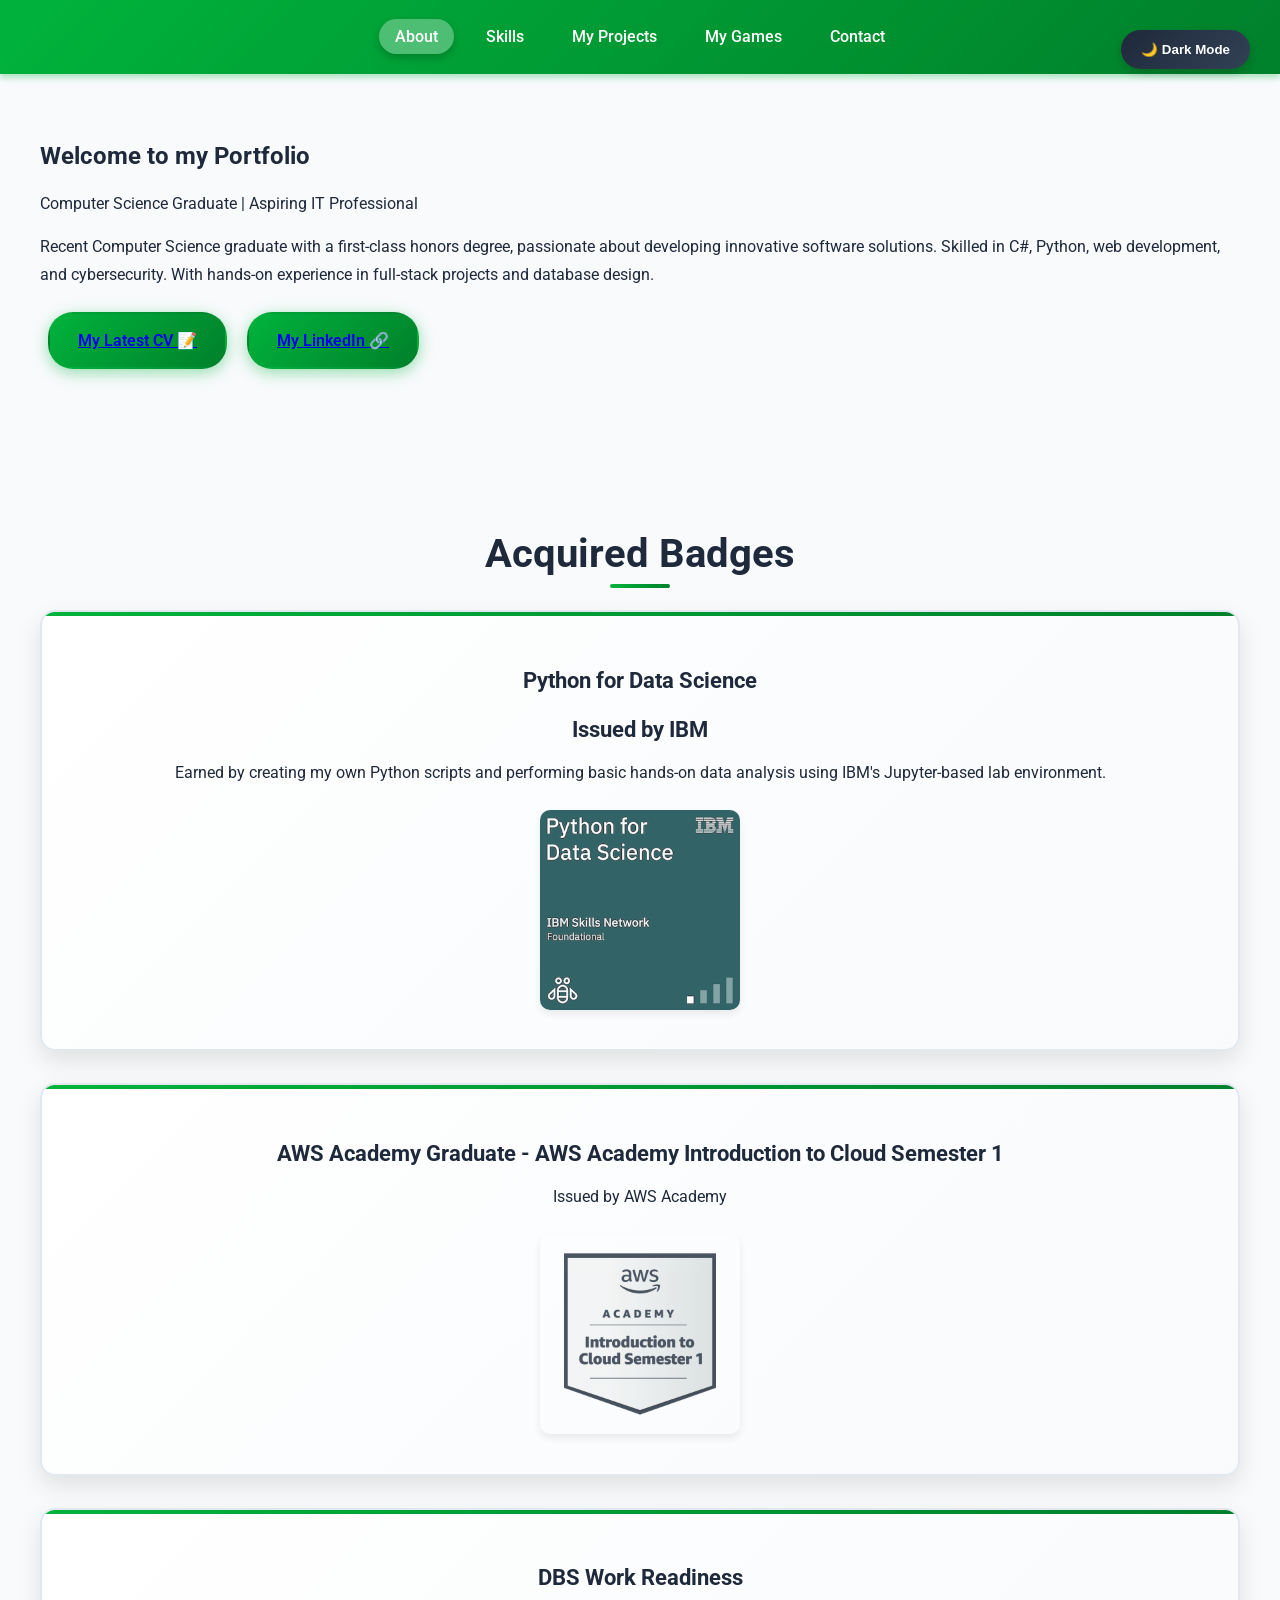
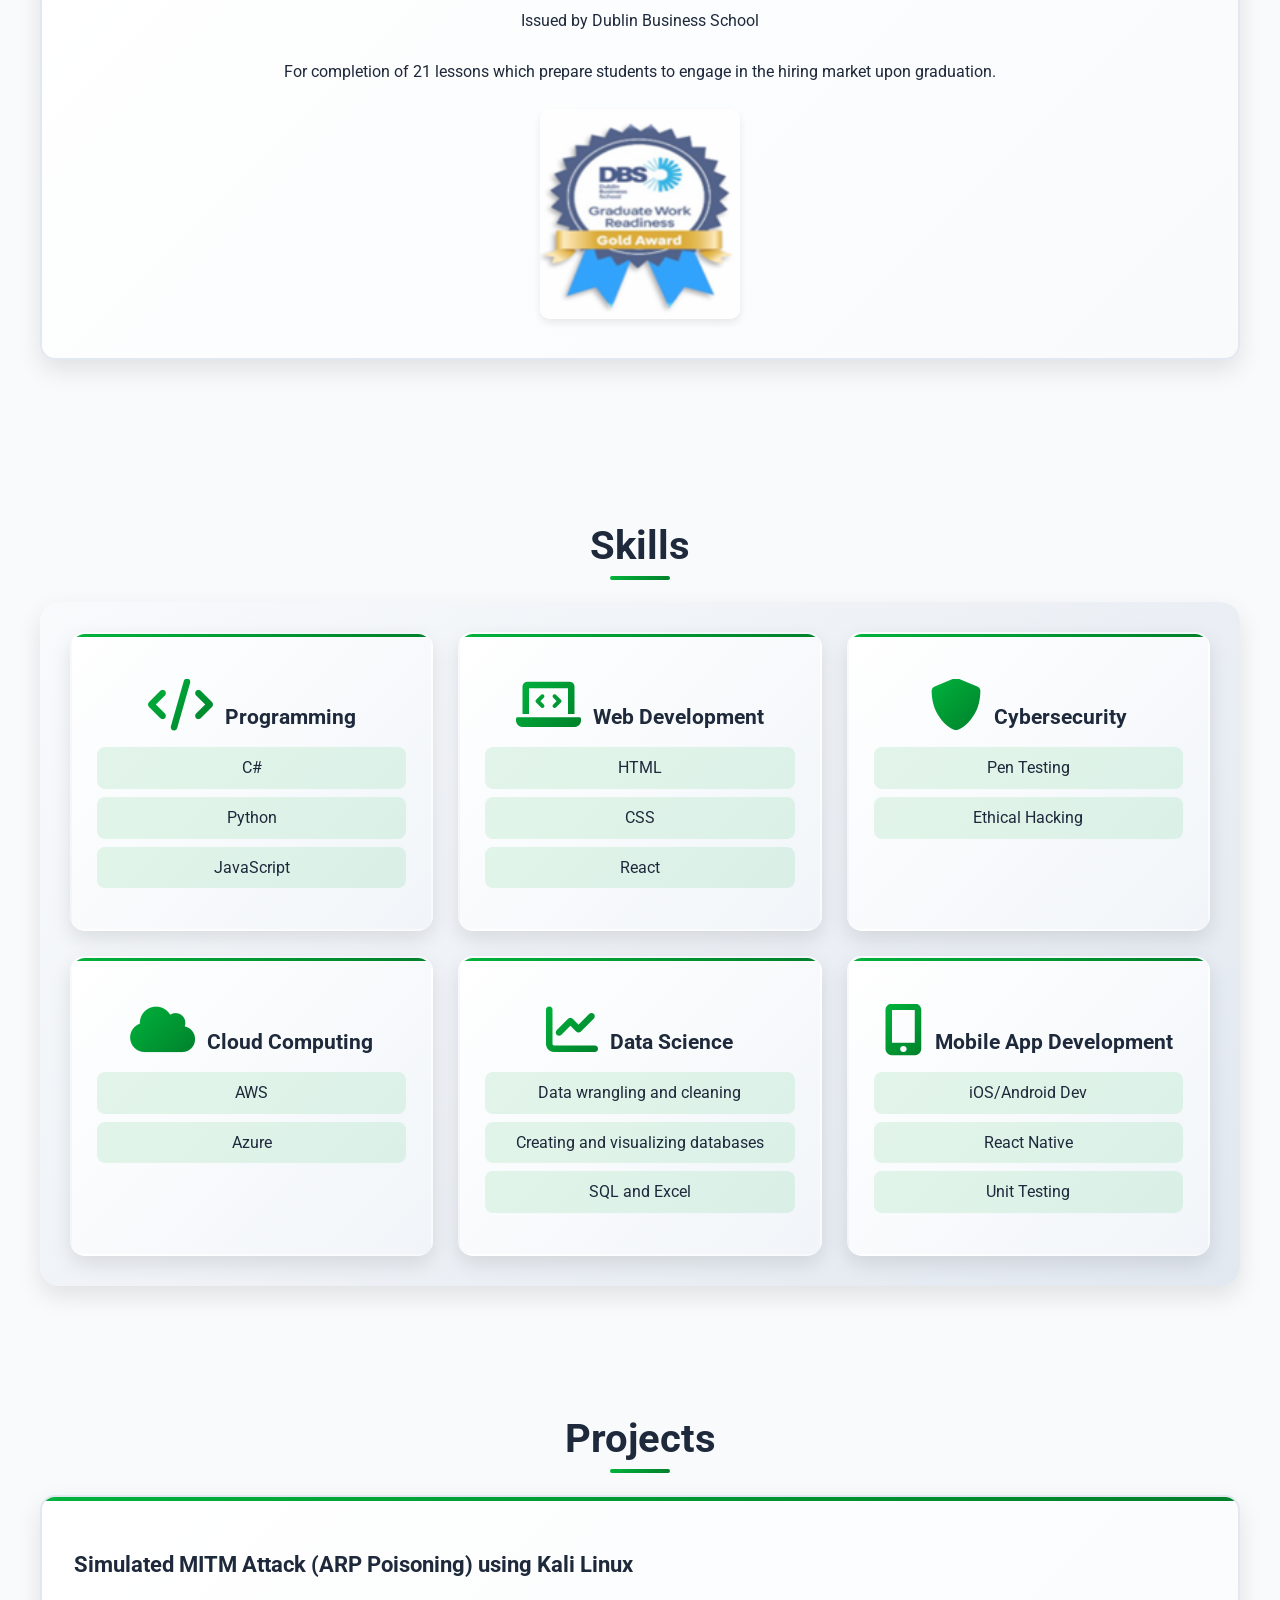
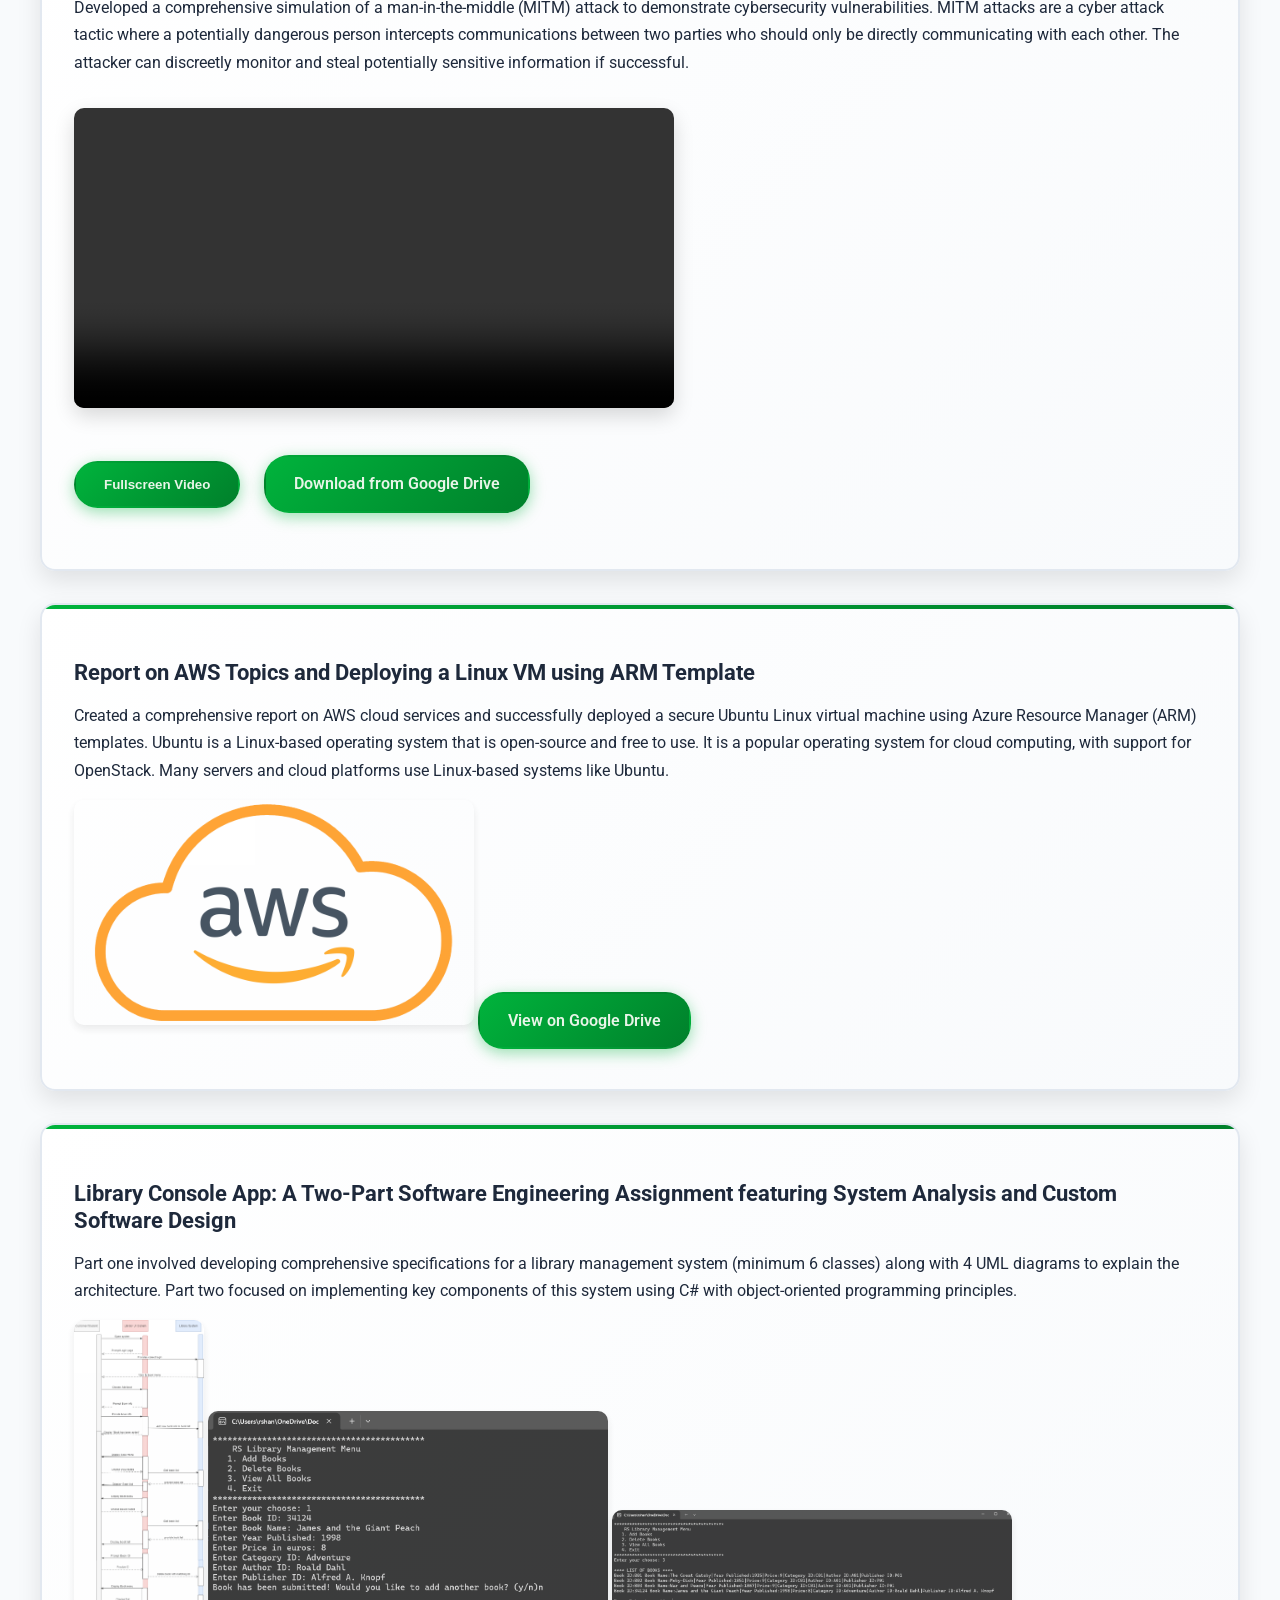
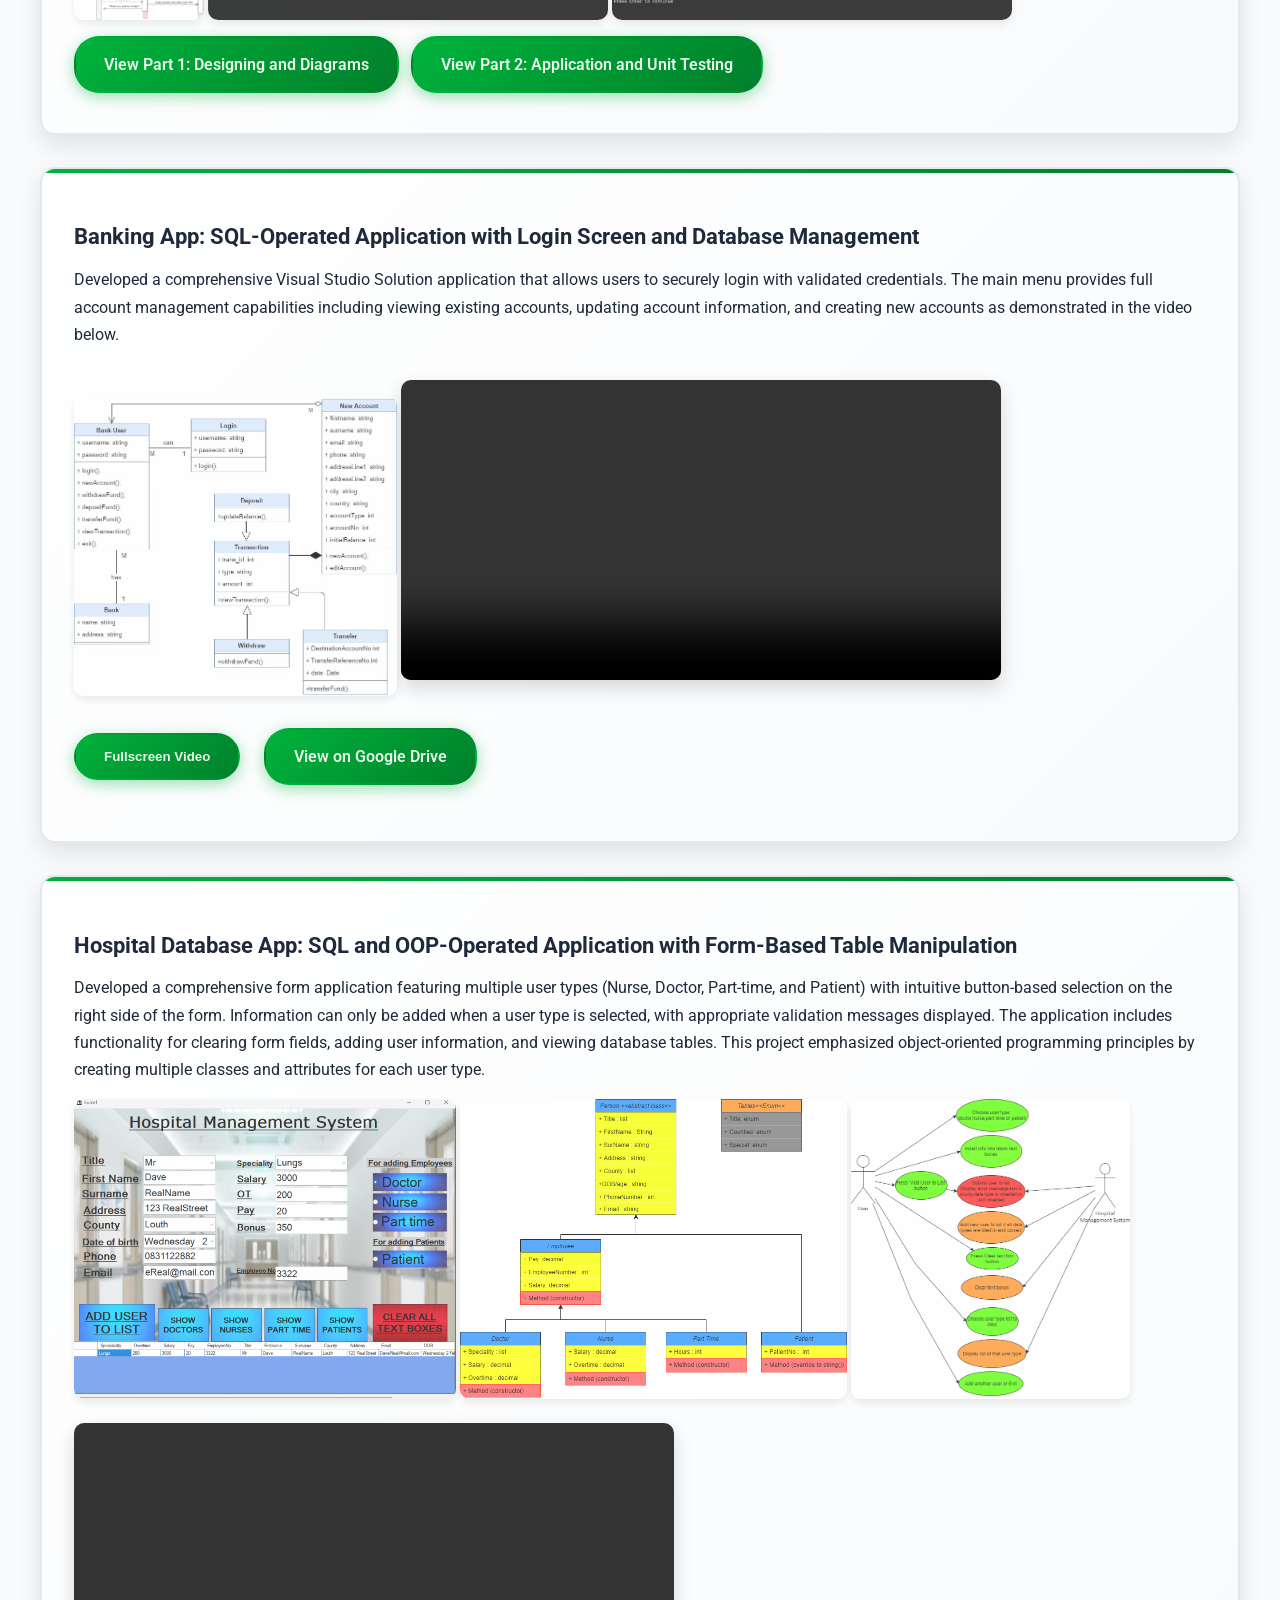
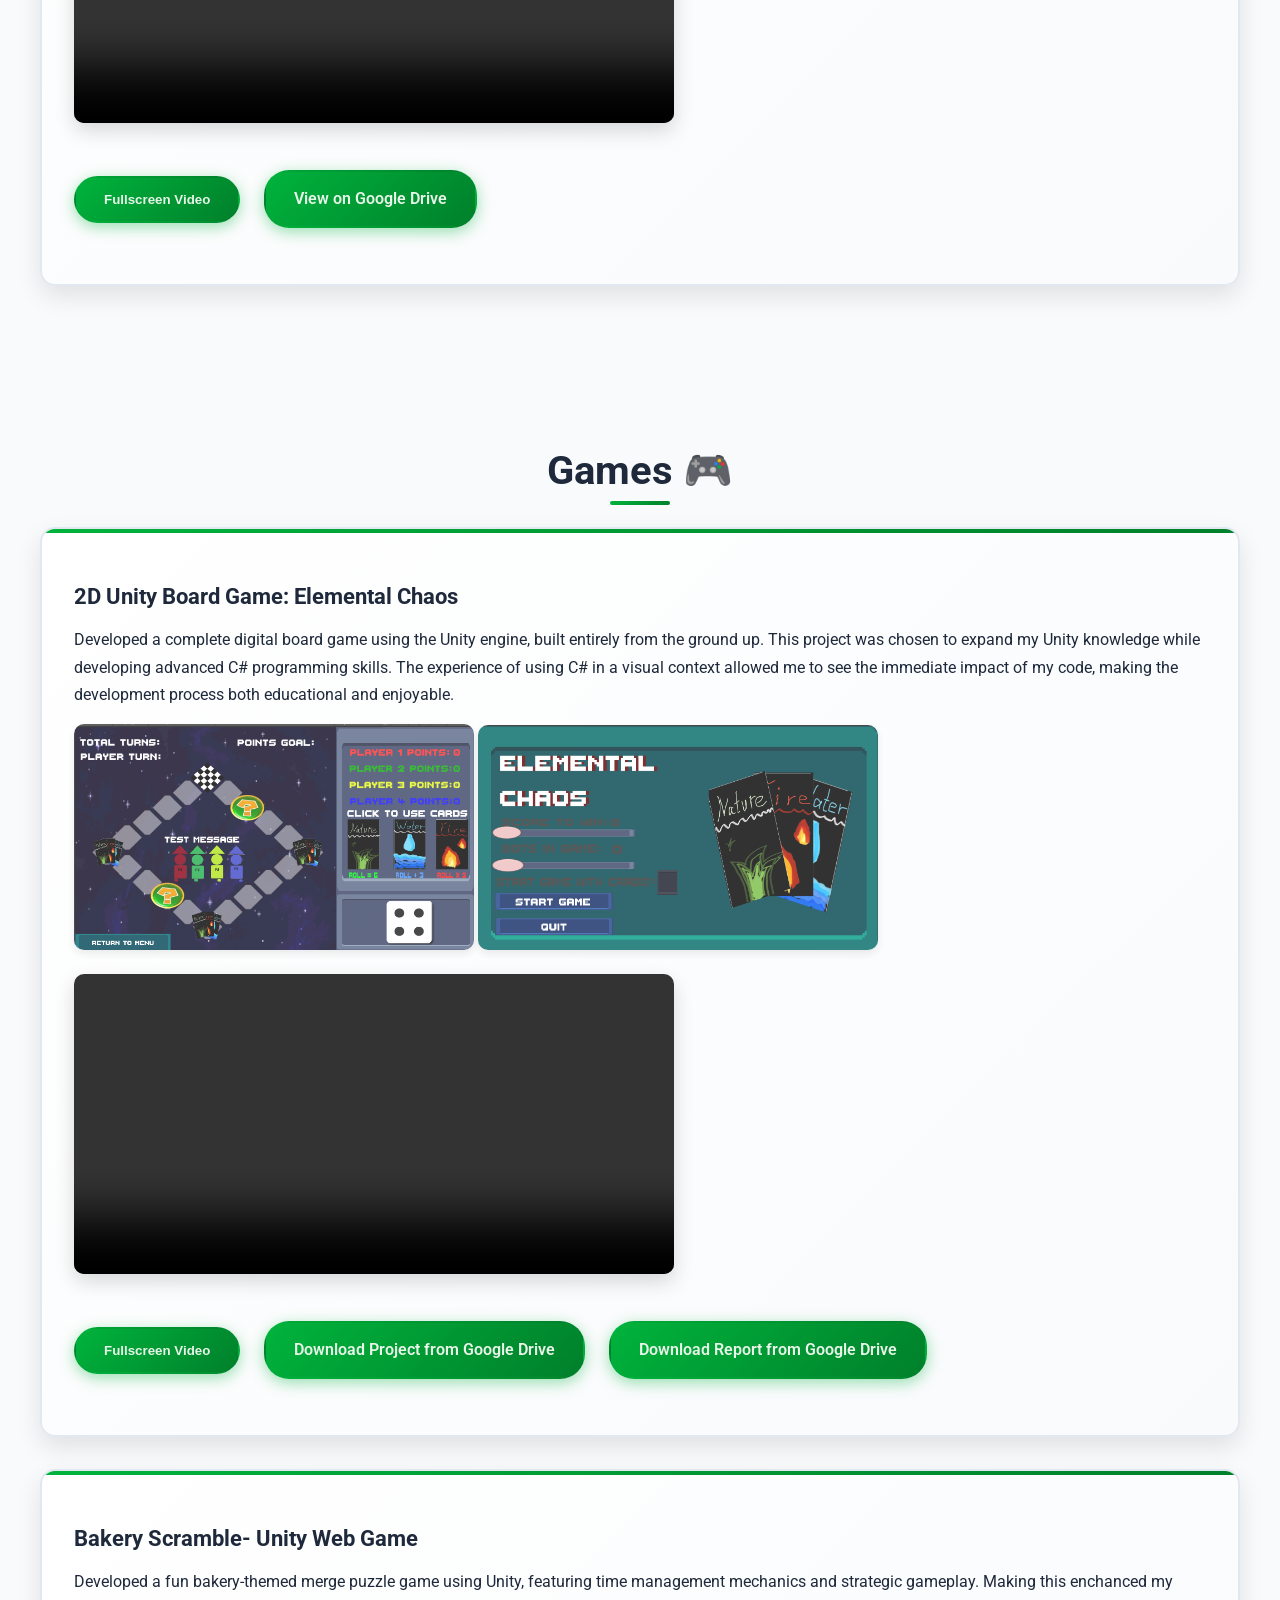
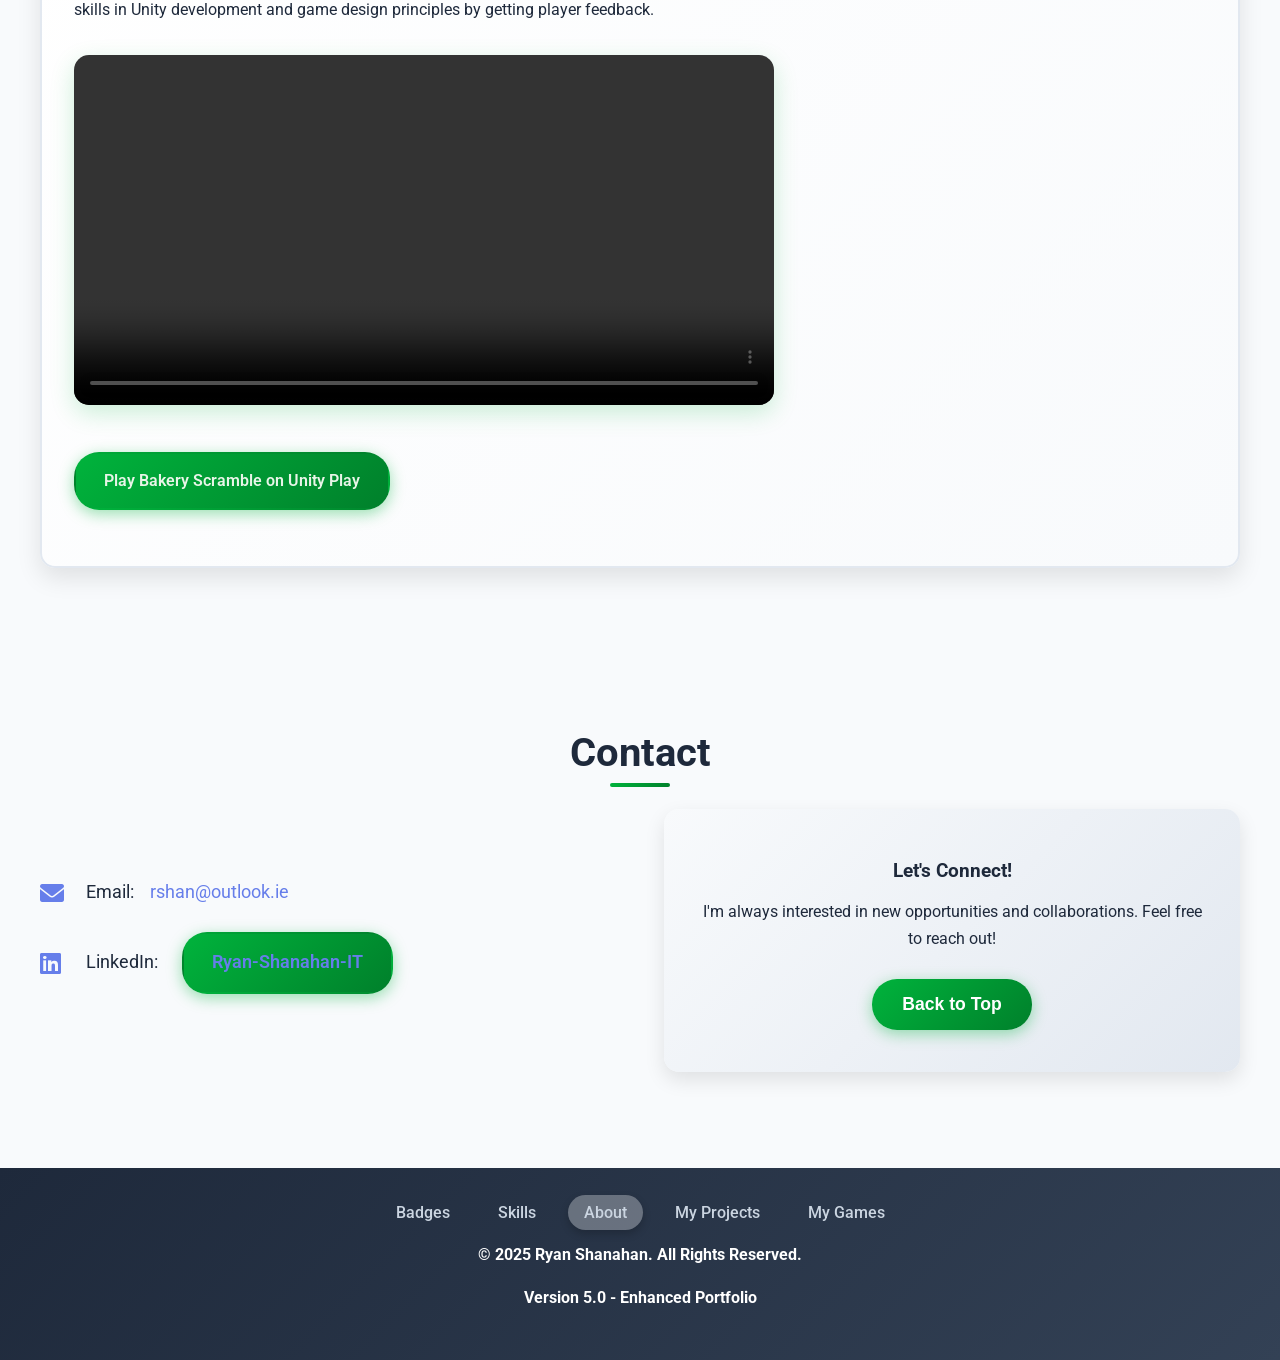
==== commit 759881c9: "Moved folders" ====
--- a/index.html
+++ b/index.html
@@ -131,9 +131,10 @@
         Your browser does not support the video tag.
       </video>
 
-      <button onclick="openFullscreenMITM()" class="project-link">Fullscreen Video</button>
-
-      <a href="https://docs.google.com/document/d/1-kBxyGiBm7FNn7AsketpMAXYajm9sx9W/edit?usp=drive_link&ouid=110112855032241060013&rtpof=true&sd=true" class="project-link" target="_blank">Download from Google Drive</a>
+      <div class="project-buttons">
+        <button onclick="openFullscreenMITM()" class="project-link">Fullscreen Video</button>
+        <a href="https://docs.google.com/document/d/1-kBxyGiBm7FNn7AsketpMAXYajm9sx9W/edit?usp=drive_link&ouid=110112855032241060013&rtpof=true&sd=true" class="project-link" target="_blank">Download from Google Drive</a>
+      </div>
     </div>
 
     <div class="project-card">
@@ -165,9 +166,10 @@
         Your browser does not support the video tag.
       </video>
 
-      <button onclick="openFullscreenBank()" class="project-link">Fullscreen Video</button>
-      
-      <a href="https://drive.google.com/file/d/18BvYAcTPj_6wxAT3U1qlcx9wBW3QvuyL/view?usp=drive_link" class="project-link" target="_blank">View on Google Drive</a>
+      <div class="project-buttons">
+        <button onclick="openFullscreenBank()" class="project-link">Fullscreen Video</button>
+        <a href="https://drive.google.com/file/d/18BvYAcTPj_6wxAT3U1qlcx9wBW3QvuyL/view?usp=drive_link" class="project-link" target="_blank">View on Google Drive</a>
+      </div>
     </div>
 
     <div class="project-card">
@@ -183,9 +185,10 @@
         Your browser does not support the video tag.
       </video>
 
-      <button onclick="openFullscreenHospital()" class="project-link">Fullscreen Video</button>
-      
-      <a href="https://drive.google.com/drive/folders/1E7iSQW4hebZLaP36_u123iWnAzx7hY4C?usp=sharing" class="project-link" target="_blank">View on Google Drive</a>
+      <div class="project-buttons">
+        <button onclick="openFullscreenHospital()" class="project-link">Fullscreen Video</button>
+        <a href="https://drive.google.com/drive/folders/1E7iSQW4hebZLaP36_u123iWnAzx7hY4C?usp=sharing" class="project-link" target="_blank">View on Google Drive</a>
+      </div>
     </div>
   </section>
 
@@ -203,10 +206,23 @@
         Your browser does not support the video tag.
       </video>
 
-      <button onclick="openFullscreenElemental()" class="project-link">Fullscreen Video</button>
-
-      <a href="https://drive.google.com/file/d/1gTJEC78zhB-0oXb33lOltBznndBIvtLm/view?usp=drive_link" class="project-link" target="_blank">Download Project from Google Drive</a>
-      <a href="https://docs.google.com/document/d/11mDfnbSkk1BSm2TRAhEslSP_R_P54tQe/edit?usp=drive_link&ouid=110112855032241060013&rtpof=true&sd=true" class="project-link" target="_blank">Download Report from Google Drive</a>
+      <div class="project-buttons">
+        <button onclick="openFullscreenElemental()" class="project-link">Fullscreen Video</button>
+        <a href="https://drive.google.com/file/d/1gTJEC78zhB-0oXb33lOltBznndBIvtLm/view?usp=drive_link" class="project-link" target="_blank">Download Project from Google Drive</a>
+        <a href="https://docs.google.com/document/d/11mDfnbSkk1BSm2TRAhEslSP_R_P54tQe/edit?usp=drive_link&ouid=110112855032241060013&rtpof=true&sd=true" class="project-link" target="_blank">Download Report from Google Drive</a>
+      </div>
+    </div>
+
+    <div class="project-card">
+      <h3>Bakery Scramble- Unity Web Game</h3>
+      <p>Developed a fun bakery-themed merge puzzle game using Unity, featuring time management mechanics and strategic gameplay. Making this enchanced my skills in Unity development and game design principles by getting player feedback.</p>
+      <video id="BakeryScrambleVid" width="600" height="400" controls>
+        <source src="images\vids\bakeryScramble.mp4" type="video/mp4">
+        Your browser does not support the video tag.
+      </video>
+      <div class="project-buttons">
+        <a href="https://play.unity.com/en/games/88e7d3a2-34e9-4edf-8dee-ee922961ff5f/bakery-scramble-v23/edit" class="project-link" target="_blank">Play Bakery Scramble on Unity Play</a>
+      </div>
     </div>
   </section>
 
--- a/style.css
+++ b/style.css
@@ -17,11 +17,11 @@
 }
 
 header {
-  background: linear-gradient(135deg, #667eea 0%, #764ba2 100%);
+  background: linear-gradient(135deg, #00b33c 0%, #00802b 100%);
   color: white;
   padding: 1.5rem;
   text-align: center;
-  box-shadow: 0 4px 6px rgba(0, 0, 0, 0.1);
+  box-shadow: 0 4px 6px rgba(0, 179, 60, 0.3);
 }
 
 nav ul {
@@ -77,7 +77,7 @@
   transform: translateX(-50%);
   width: 60px;
   height: 4px;
-  background: linear-gradient(135deg, #667eea 0%, #764ba2 100%);
+  background: linear-gradient(135deg, #00b33c 0%, #00802b 100%);
   border-radius: 2px;
 }
 
@@ -104,7 +104,7 @@
   left: 0;
   right: 0;
   height: 4px;
-  background: linear-gradient(135deg, #667eea 0%, #764ba2 100%);
+  background: linear-gradient(135deg, #00b33c 0%, #00802b 100%);
 }
 
 .project-card:hover {
@@ -176,12 +176,12 @@
   margin: 10px;
   border: none;
   cursor: pointer;
-  background: linear-gradient(135deg, #667eea 0%, #764ba2 100%);
+  background: linear-gradient(135deg, #00b33c 0%, #00802b 100%);
   color: white;
   border-radius: 25px;
   font-weight: 600;
   transition: all 0.3s ease;
-  box-shadow: 0 4px 6px rgba(0, 0, 0, 0.1);
+  box-shadow: 0 4px 6px rgba(0, 179, 60, 0.3);
 }
 
 button:hover {
@@ -232,8 +232,8 @@
 .project-link {
   display: inline-block;
   padding: 14px 28px;
-  background: linear-gradient(135deg, #667eea 0%, #764ba2 100%);
-  color: white;
+  background: linear-gradient(135deg, #00b33c 0%, #00802b 100%);
+  color: #e8f5e8;
   text-decoration: none;
   font-weight: 600;
   border-radius: 25px;
@@ -241,16 +241,16 @@
   position: relative;
   overflow: hidden;
   border: 2px solid transparent;
-  box-shadow: 0 4px 15px rgba(102, 126, 234, 0.4);
+  box-shadow: 0 4px 15px rgba(0, 179, 60, 0.4);
   margin: 0.5rem;
 }
 
 /* Glow effect on hover */
 .project-link:hover {
-  background: linear-gradient(135deg, #5a67d8 0%, #6b46c1 100%);
-  box-shadow: 0 8px 25px rgba(102, 126, 234, 0.6);
+  background: linear-gradient(135deg, #00802b 0%, #006622 100%);
+  box-shadow: 0 8px 25px rgba(0, 179, 60, 0.6);
   transform: translateY(-3px) scale(1.05);
-  color: white;
+  color: #f0f9f0;
 }
 
 /* Animated border effect */
@@ -261,7 +261,7 @@
   left: -2px;
   right: -2px;
   bottom: -2px;
-  background: linear-gradient(135deg, #667eea, #764ba2, #5a67d8, #6b46c1);
+  background: linear-gradient(135deg, #00b33c, #00802b, #006622, #004d1a);
   border-radius: 27px;
   z-index: -1;
   opacity: 0;
@@ -270,6 +270,31 @@
 
 .project-link:hover::before {
   opacity: 1;
+}
+
+/* Project button alignment fixes */
+.project-card .project-link,
+.project-card button.project-link {
+  display: inline-block;
+  vertical-align: middle;
+  margin: 0.5rem 0.5rem 0.5rem 0;
+}
+
+/* Container for project buttons to ensure proper alignment */
+.project-buttons {
+  display: flex;
+  flex-wrap: wrap;
+  align-items: center;
+  gap: 1rem;
+  margin: 1rem 0;
+}
+
+/* Ensure buttons and links have consistent styling */
+.project-card button,
+.project-card a.project-link {
+  flex-shrink: 0;
+  text-align: center;
+  min-width: fit-content;
 }
 
 /* Skills section style*/
@@ -303,7 +328,7 @@
   left: 0;
   right: 0;
   height: 3px;
-  background: linear-gradient(135deg, #667eea 0%, #764ba2 100%);
+  background: linear-gradient(135deg, #00b33c 0%, #00802b 100%);
 }
 
 .skill-card:hover {
@@ -321,7 +346,7 @@
 .skill-card h3 i {
   margin-right: 12px;
   font-size: 2.5em;
-  background: linear-gradient(135deg, #667eea 0%, #764ba2 100%);
+  background: linear-gradient(135deg, #00b33c 0%, #00802b 100%);
   -webkit-background-clip: text;
   -webkit-text-fill-color: transparent;
   background-clip: text;
@@ -335,13 +360,13 @@
 .skill-card li {
   margin: 8px 0;
   padding: 8px;
-  background: rgba(102, 126, 234, 0.1);
+  background: rgba(0, 179, 60, 0.1);
   border-radius: 8px;
   transition: all 0.3s ease;
 }
 
 .skill-card li:hover {
-  background: rgba(102, 126, 234, 0.2);
+  background: rgba(0, 179, 60, 0.2);
   transform: translateX(5px);
 }
 
@@ -424,7 +449,7 @@
 }
 
 .cta-button {
-  background: linear-gradient(135deg, #667eea 0%, #764ba2 100%);
+  background: linear-gradient(135deg, #00b33c 0%, #00802b 100%);
   color: white;
   padding: 15px 30px;
   border: none;
@@ -433,12 +458,12 @@
   font-weight: 600;
   cursor: pointer;
   transition: all 0.3s ease;
-  box-shadow: 0 4px 15px rgba(102, 126, 234, 0.4);
+  box-shadow: 0 4px 15px rgba(0, 179, 60, 0.4);
 }
 
 .cta-button:hover {
   transform: translateY(-3px);
-  box-shadow: 0 8px 25px rgba(102, 126, 234, 0.6);
+  box-shadow: 0 8px 25px rgba(0, 179, 60, 0.6);
 }
 
 .dark-mode .contact-cta {
@@ -556,6 +581,15 @@
   margin: 1rem 0;
 }
 
+/* Specific styling for Bakery Scramble video */
+#BakeryScrambleVid {
+  height: 350px; /* Better proportion for mobile game display */
+  width: auto; /* Maintain aspect ratio */
+  max-width: 100%; /* Ensure it doesn't overflow on mobile */
+  border-radius: 15px; /* Enhanced rounded corners */
+  box-shadow: 0 8px 25px rgba(0, 179, 60, 0.2); /* Subtle green shadow */
+}
+
 /* Badge section enhancements */
 #badges .project-card {
   text-align: center;
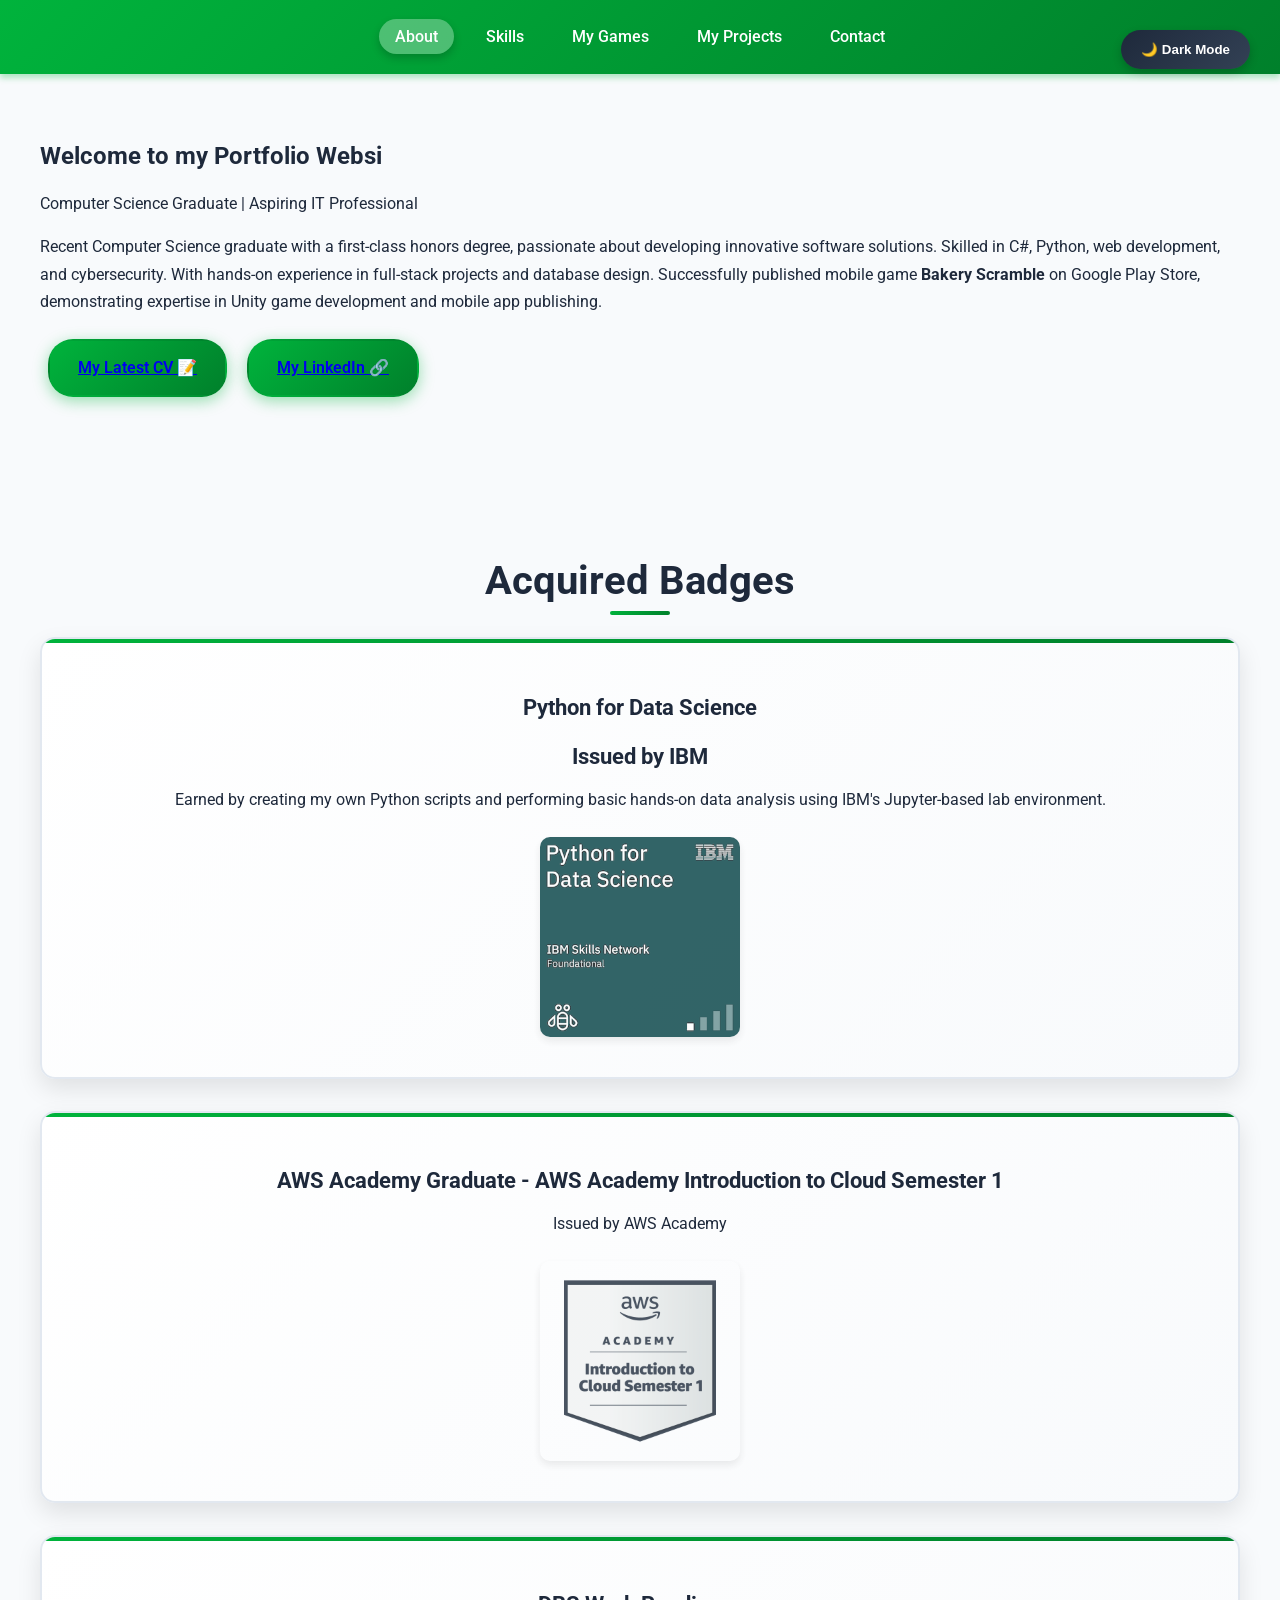
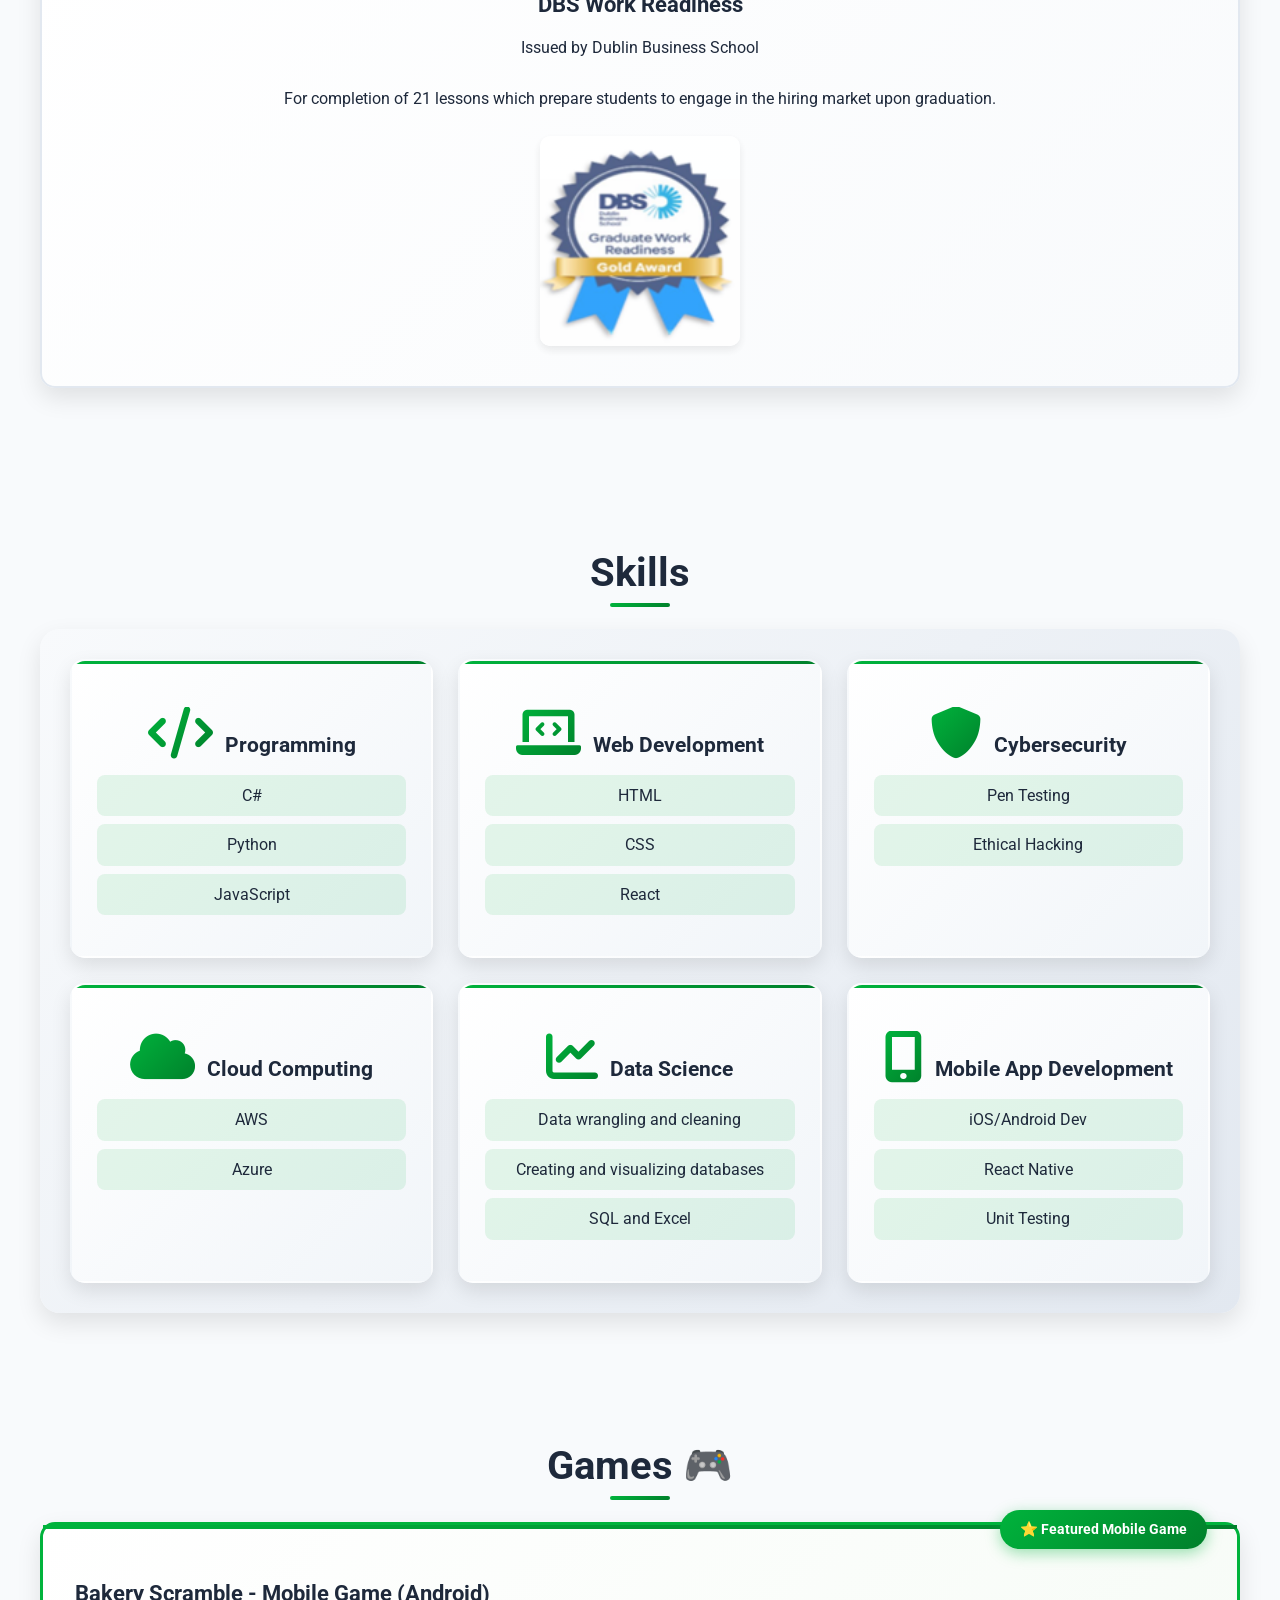
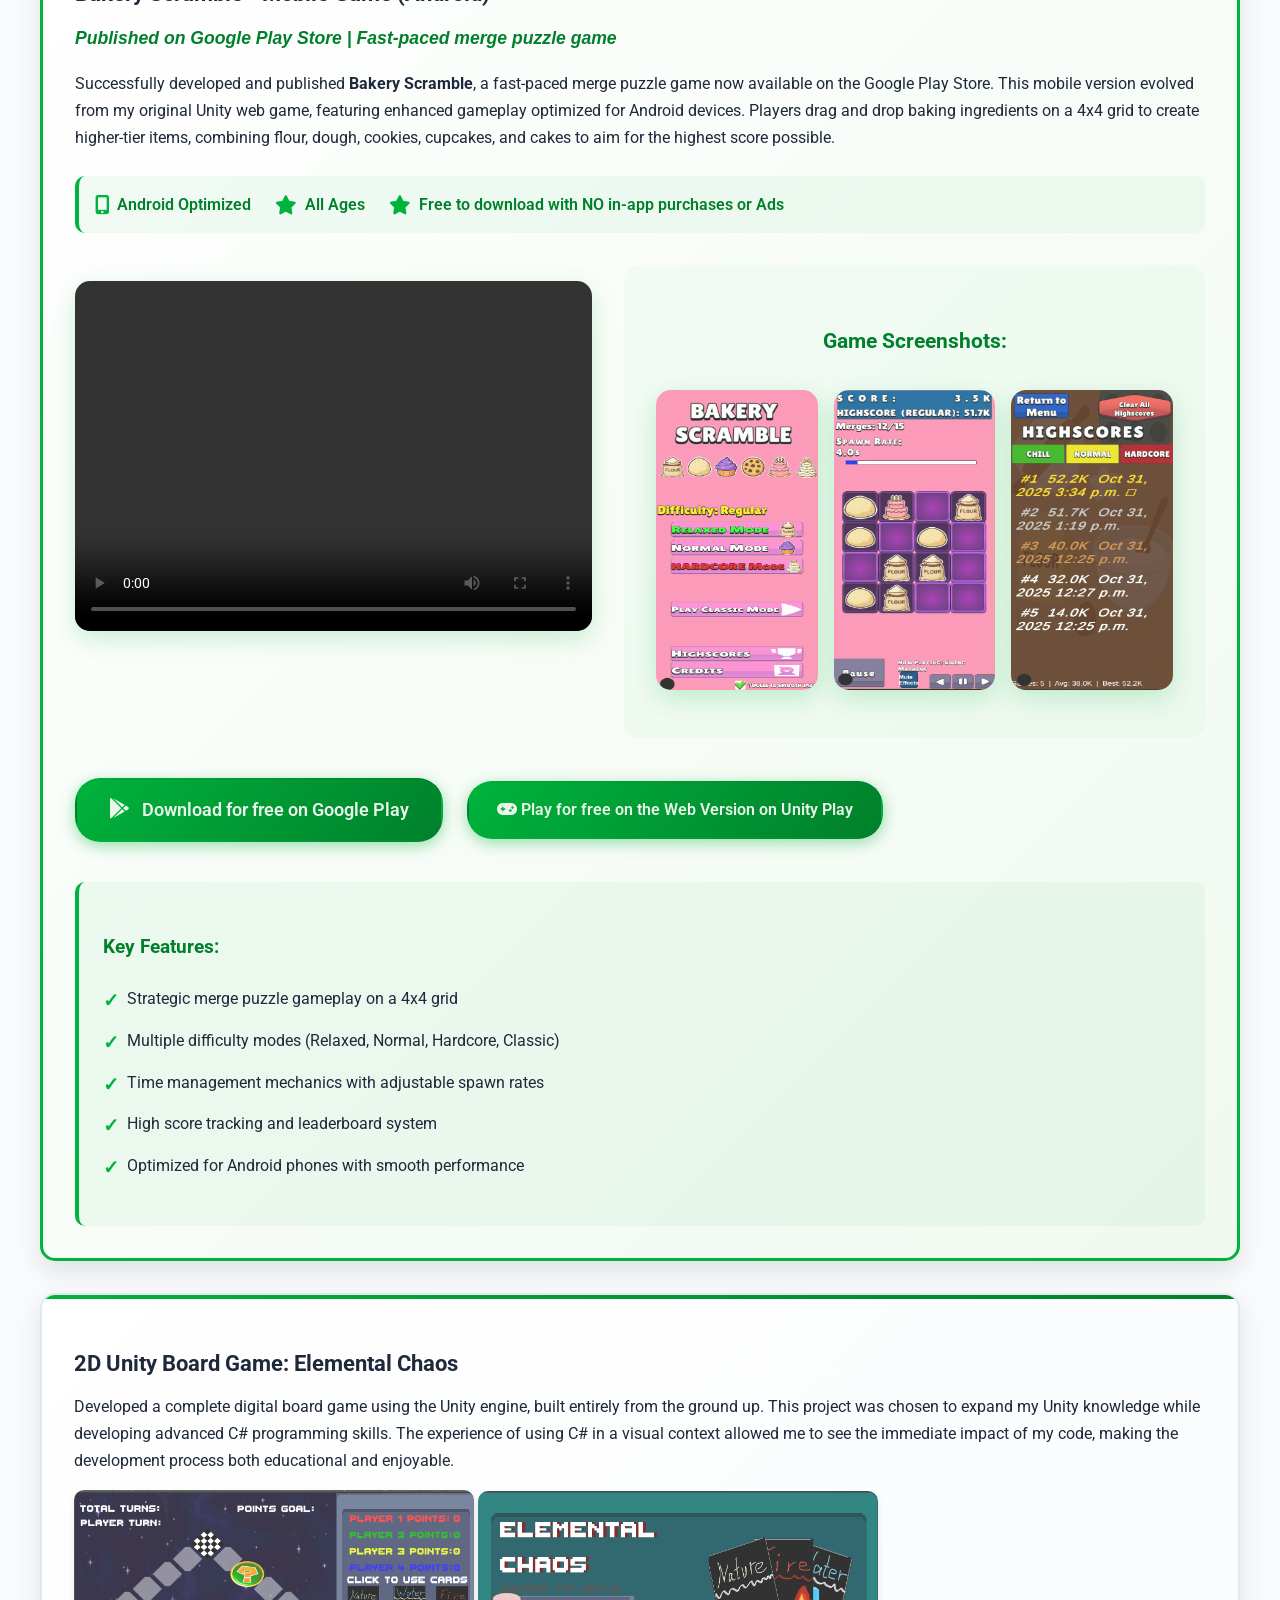
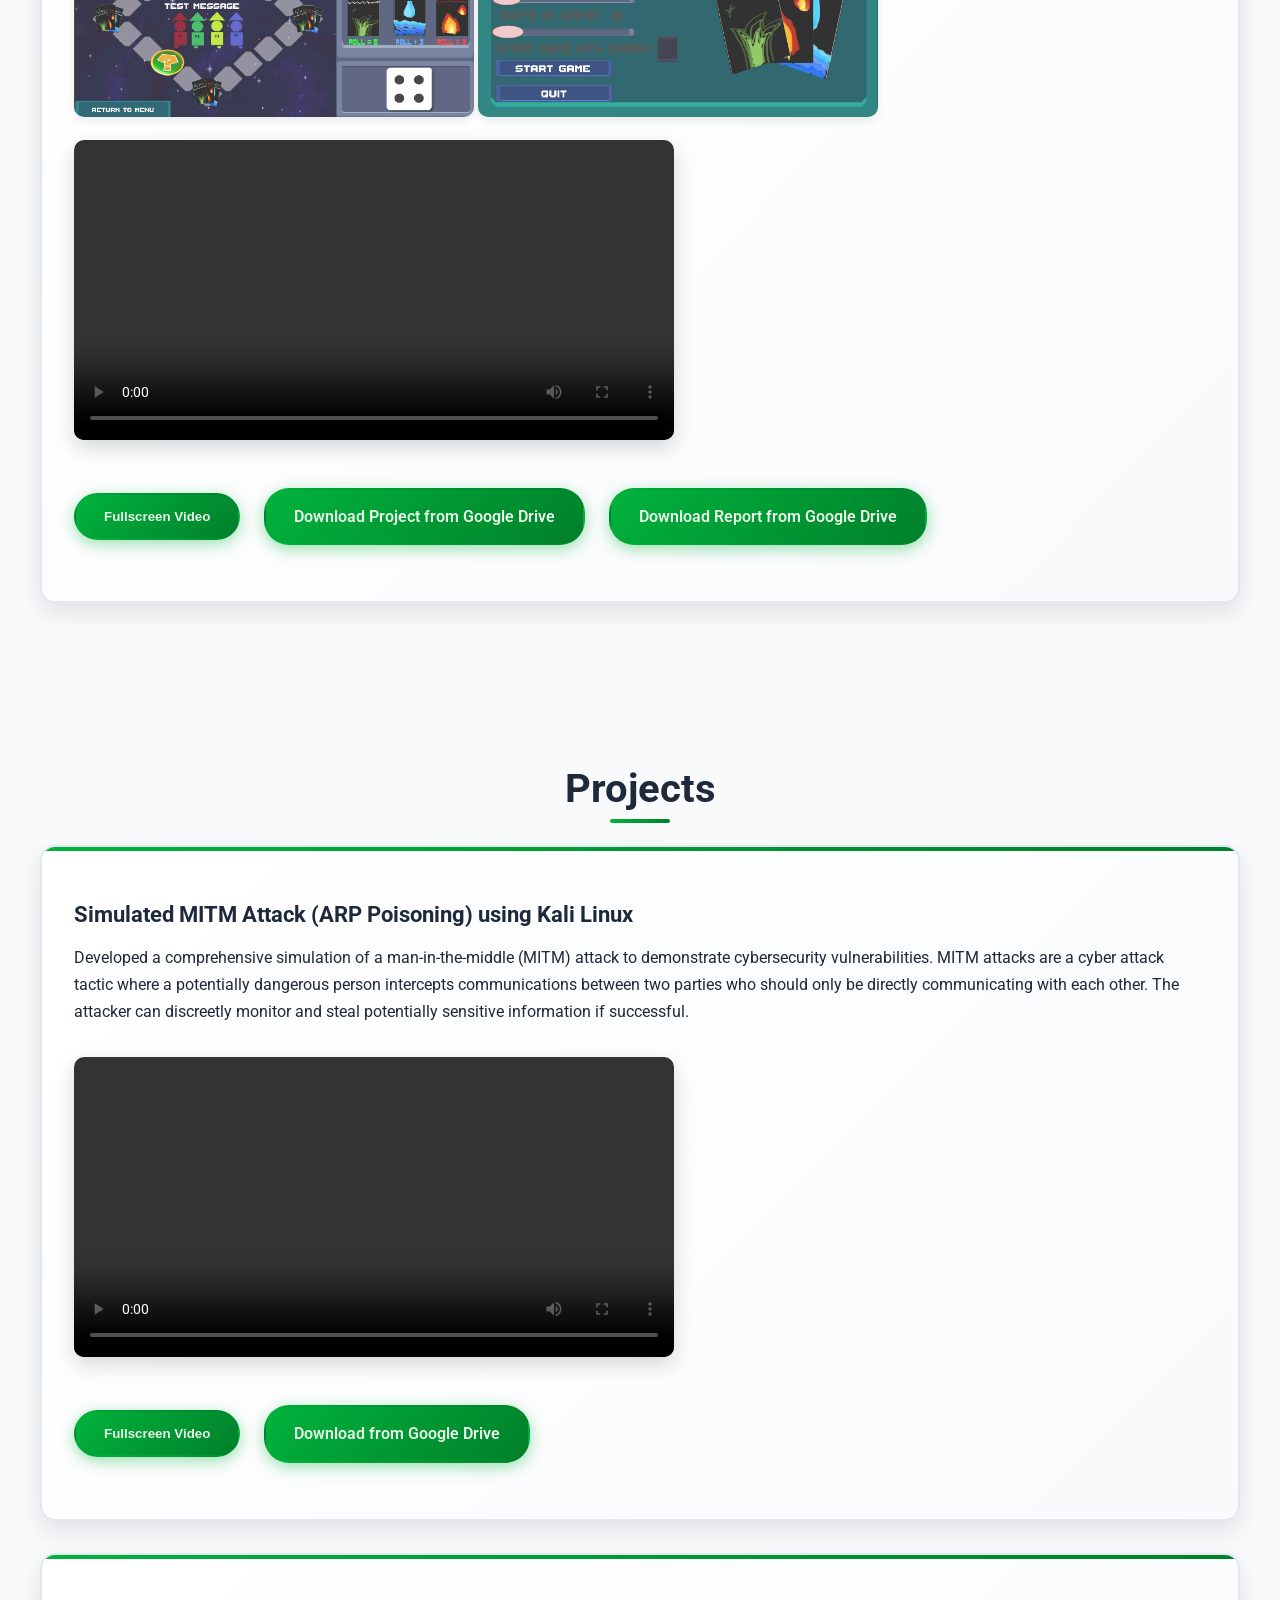
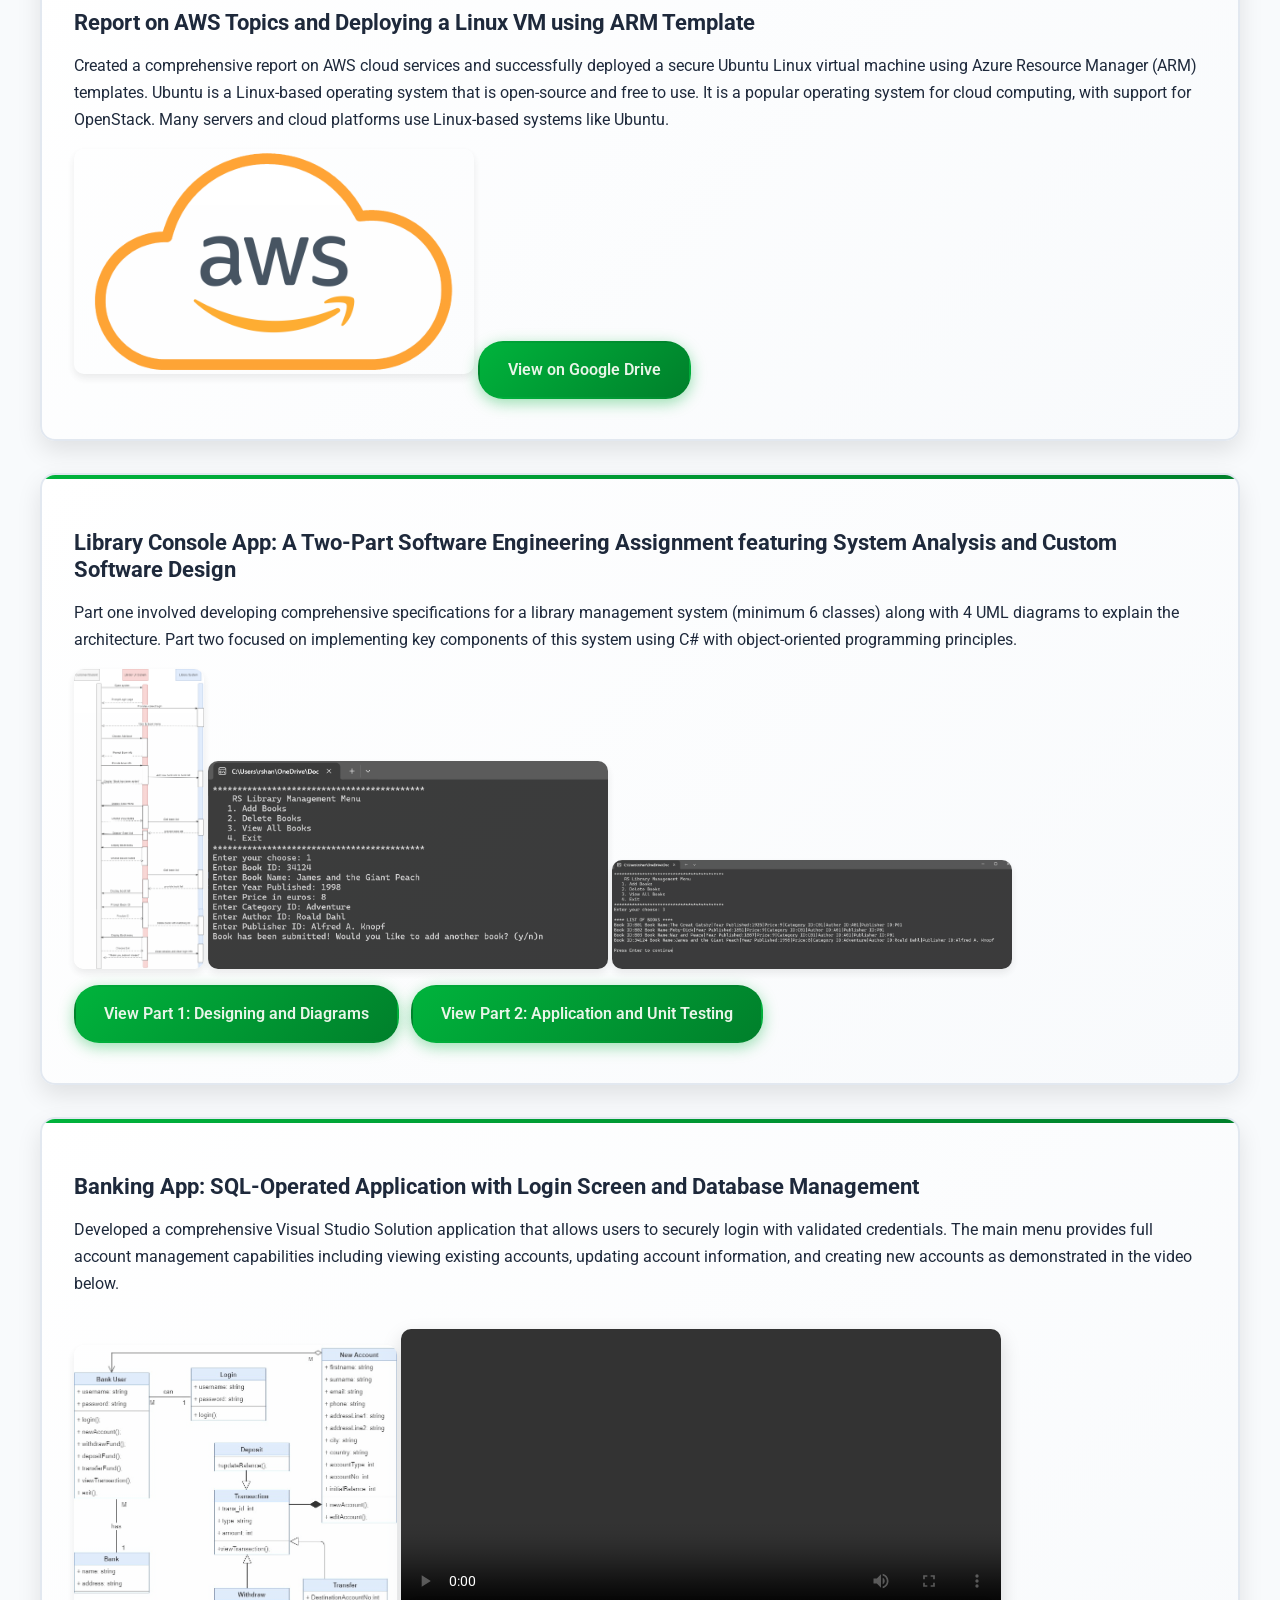
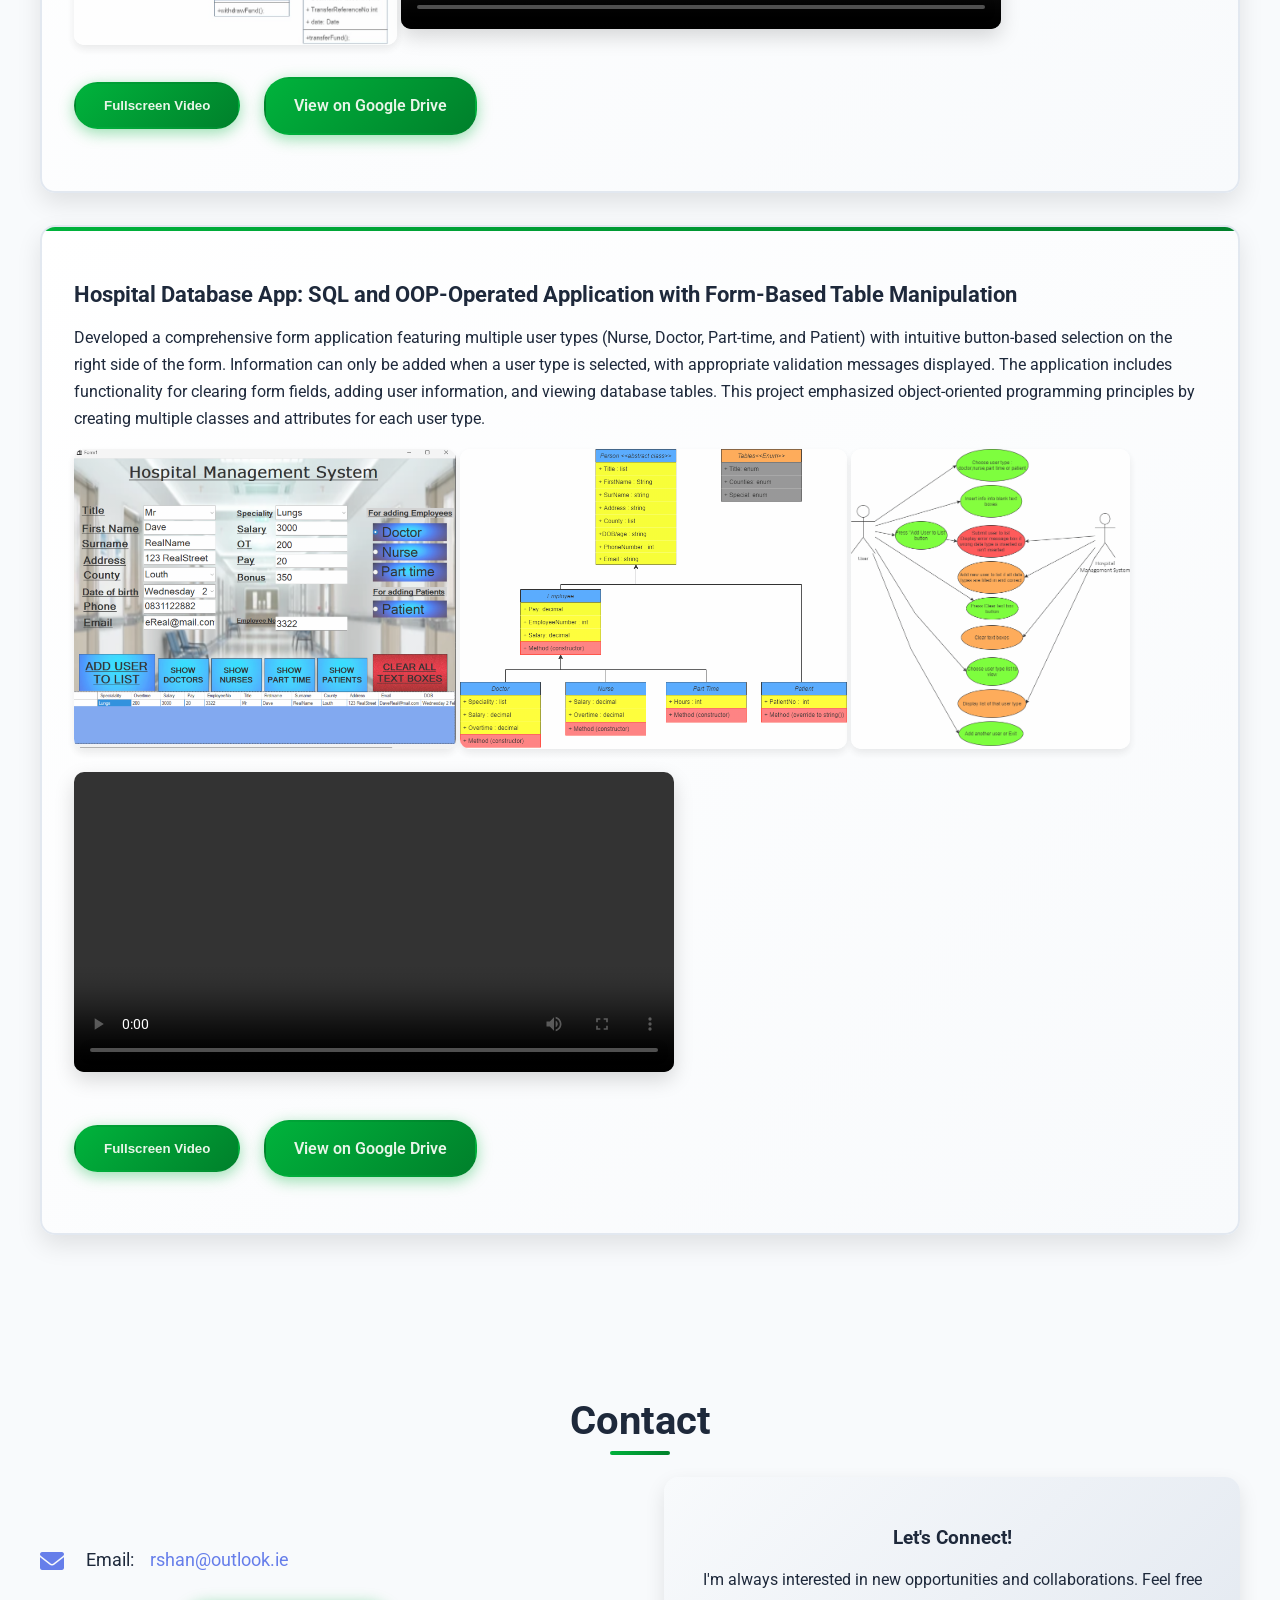
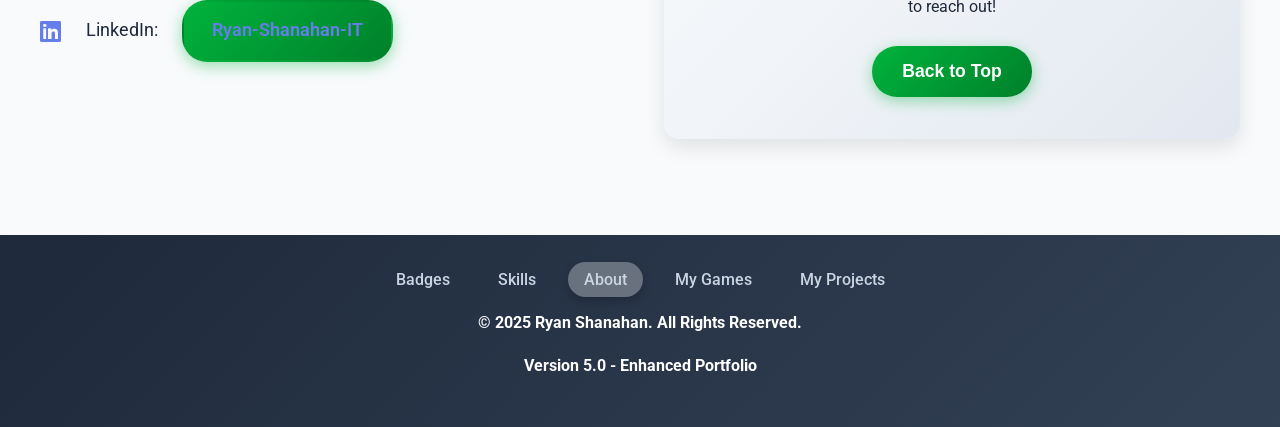
==== commit 1a06d4cf: "Enhance Bakery Scramble section: Add screenshots, reorder sections, improve layout and styling" ====
--- a/index.html
+++ b/index.html
@@ -3,7 +3,7 @@
 <head>
   <meta charset="UTF-8" />
   <!-- meta desc to help with google searches-->
-  <meta name="description" content="Ryan Shanahan - IT Portfolio | Computer Science Graduate | Cybersecurity | Web Development | Game Development">
+  <meta name="description" content="Ryan Shanahan - IT Portfolio | Computer Science Graduate | Mobile Game Developer | Published Android Game: Bakery Scramble | Cybersecurity | Web Development | Unity Developer">
   <title>Portfolio | Ryan Shanahan</title>
 
   <link rel="icon" href="images\RSHAN logo.png" type="image/png">
@@ -22,8 +22,8 @@
       <ul class="nav">
         <li><a href="#about">About</a></li>
         <li><a href="#skills">Skills</a></li>
+        <li><a href="#games">My Games</a></li>
         <li><a href="#projects">My Projects</a></li>
-        <li><a href="#games">My Games</a></li>
         <li><a href="#contact">Contact</a></li>
         <button id="darkModeToggle">🌙 Dark Mode</button>
       </ul>
@@ -33,7 +33,7 @@
   <section id="about">
     <h1><span id="typewriter"></span></h1>
     <p>Computer Science Graduate | Aspiring IT Professional</p>
-    <p>Recent Computer Science graduate with a first-class honors degree, passionate about developing innovative software solutions. Skilled in C#, Python, web development, and cybersecurity. With hands-on experience in full-stack projects and database design.</p>
+    <p>Recent Computer Science graduate with a first-class honors degree, passionate about developing innovative software solutions. Skilled in C#, Python, web development, and cybersecurity. With hands-on experience in full-stack projects and database design. Successfully published mobile game <strong>Bakery Scramble</strong> on Google Play Store, demonstrating expertise in Unity game development and mobile app publishing.</p>
     <p>
       <div class="project-link" data-locale="en_US" data-size="medium" data-theme="light" data-type="VERTICAL" data-vanity="ryan-shanahan-it" data-version="v1">
         <a class="badge-base__link LI-simple-link" href="https://docs.google.com/document/d/104jyGMTfOEU4qVk1ykIEHFwoCXzsNwvo/edit?usp=drive_link&ouid=110112855032241060013&rtpof=true&sd=true">My Latest CV 📝</a>
@@ -117,6 +117,92 @@
         </ul>
       </div>
     </div>
+  </section>
+
+  <section id="games">
+    <h2>Games 🎮</h2>
+    
+    <!-- Featured Mobile Game - Bakery Scramble -->
+    <div class="project-card featured-game">
+      <div class="featured-badge">⭐ Featured Mobile Game</div>
+      <h3>Bakery Scramble - Mobile Game (Android)</h3>
+      <p class="game-subtitle">Published on Google Play Store | Fast-paced merge puzzle game</p>
+      <p>Successfully developed and published <strong>Bakery Scramble</strong>, a fast-paced merge puzzle game now available on the Google Play Store. This mobile version evolved from my original Unity web game, featuring enhanced gameplay optimized for Android devices. Players drag and drop baking ingredients on a 4x4 grid to create higher-tier items, combining flour, dough, cookies, cupcakes, and cakes to aim for the highest score possible.</p>
+      
+      <div class="game-stats">
+     
+        <div class="stat-item">
+          <i class="fas fa-mobile-alt"></i>
+          <span>Android Optimized</span>
+        </div>
+        <div class="stat-item">
+          <i class="fas fa-star"></i>
+          <span>All Ages</span>
+        </div>
+        <div class="stat-item">
+          <i class="fas fa-star"></i>
+          <span>Free to download with NO in-app purchases or Ads</span>
+        </div>
+      </div>
+
+      <div class="video-screenshots-container">
+        <div class="video-wrapper">
+          <video id="BakeryScrambleVid" width="100%" height="auto" controls>
+            <source src="images\vids\bakeryScramble.mp4" type="video/mp4">
+            Your browser does not support the video tag.
+          </video>
+        </div>
+
+        <div class="game-screenshots">
+          <h4>Game Screenshots:</h4>
+          <div class="screenshots-grid">
+            <img src="images\bakery sc\sc1.png" class="img-project screenshot" alt="Bakery Scramble Screenshot 1" onclick="openImageFullscreen(this)">
+            <img src="images\bakery sc\sc2.png" class="img-project screenshot" alt="Bakery Scramble Screenshot 2" onclick="openImageFullscreen(this)">
+            <img src="images\bakery sc\sc3.png" class="img-project screenshot" alt="Bakery Scramble Screenshot 3" onclick="openImageFullscreen(this)">
+          </div>
+        </div>
+      </div>
+      
+      <div class="project-buttons">
+        <a href="https://play.google.com/store/apps/details?id=com.freelabgames.bakeryscramble" class="project-link play-store-link" target="_blank">
+          <i class="fab fa-google-play"></i> Download for free on Google Play
+        </a>
+        <a href="https://play.unity.com/en/games/88e7d3a2-34e9-4edf-8dee-ee922961ff5f/bakery-scramble-v23/edit" class="project-link" target="_blank">
+          <i class="fas fa-gamepad"></i> Play for free on the Web Version on Unity Play
+        </a>
+      </div>
+      
+      <div class="game-features">
+        <h4>Key Features:</h4>
+        <ul>
+          <li>Strategic merge puzzle gameplay on a 4x4 grid</li>
+          <li>Multiple difficulty modes (Relaxed, Normal, Hardcore, Classic)</li>
+          <li>Time management mechanics with adjustable spawn rates</li>
+          <li>High score tracking and leaderboard system</li>
+          <li>Optimized for Android phones with smooth performance</li>
+        </ul>
+      </div>
+    </div>
+
+    <div class="project-card">
+      <h3>2D Unity Board Game: Elemental Chaos</h3>
+      <p>Developed a complete digital board game using the Unity engine, built entirely from the ground up. This project was chosen to expand my Unity knowledge while developing advanced C# programming skills. The experience of using C# in a visual context allowed me to see the immediate impact of my code, making the development process both educational and enjoyable.</p>
+
+      <img src="images\maingame.png" class="img-project" alt="ElementalGame" onclick="openImageFullscreen(this)">
+      <img src="images\menugame.png" class="img-project" alt="ElementalMenu" onclick="openImageFullscreen(this)">
+      
+      <video id="ElementalVid" width="600" controls>
+        <source src="images\vids\Game_Demo.mp4" type="video/mp4">
+        Your browser does not support the video tag.
+      </video>
+
+      <div class="project-buttons">
+        <button onclick="openFullscreenElemental()" class="project-link">Fullscreen Video</button>
+        <a href="https://drive.google.com/file/d/1gTJEC78zhB-0oXb33lOltBznndBIvtLm/view?usp=drive_link" class="project-link" target="_blank">Download Project from Google Drive</a>
+        <a href="https://docs.google.com/document/d/11mDfnbSkk1BSm2TRAhEslSP_R_P54tQe/edit?usp=drive_link&ouid=110112855032241060013&rtpof=true&sd=true" class="project-link" target="_blank">Download Report from Google Drive</a>
+      </div>
+    </div>
+
   </section>
 
   <section id="projects">
@@ -188,40 +274,6 @@
       <div class="project-buttons">
         <button onclick="openFullscreenHospital()" class="project-link">Fullscreen Video</button>
         <a href="https://drive.google.com/drive/folders/1E7iSQW4hebZLaP36_u123iWnAzx7hY4C?usp=sharing" class="project-link" target="_blank">View on Google Drive</a>
-      </div>
-    </div>
-  </section>
-
-  <section id="games">
-    <h2>Games 🎮</h2>
-    <div class="project-card">
-      <h3>2D Unity Board Game: Elemental Chaos</h3>
-      <p>Developed a complete digital board game using the Unity engine, built entirely from the ground up. This project was chosen to expand my Unity knowledge while developing advanced C# programming skills. The experience of using C# in a visual context allowed me to see the immediate impact of my code, making the development process both educational and enjoyable.</p>
-
-      <img src="images\maingame.png" class="img-project" alt="ElementalGame" onclick="openImageFullscreen(this)">
-      <img src="images\menugame.png" class="img-project" alt="ElementalMenu" onclick="openImageFullscreen(this)">
-      
-      <video id="ElementalVid" width="600" controls>
-        <source src="images\vids\Game_Demo.mp4" type="video/mp4">
-        Your browser does not support the video tag.
-      </video>
-
-      <div class="project-buttons">
-        <button onclick="openFullscreenElemental()" class="project-link">Fullscreen Video</button>
-        <a href="https://drive.google.com/file/d/1gTJEC78zhB-0oXb33lOltBznndBIvtLm/view?usp=drive_link" class="project-link" target="_blank">Download Project from Google Drive</a>
-        <a href="https://docs.google.com/document/d/11mDfnbSkk1BSm2TRAhEslSP_R_P54tQe/edit?usp=drive_link&ouid=110112855032241060013&rtpof=true&sd=true" class="project-link" target="_blank">Download Report from Google Drive</a>
-      </div>
-    </div>
-
-    <div class="project-card">
-      <h3>Bakery Scramble- Unity Web Game</h3>
-      <p>Developed a fun bakery-themed merge puzzle game using Unity, featuring time management mechanics and strategic gameplay. Making this enchanced my skills in Unity development and game design principles by getting player feedback.</p>
-      <video id="BakeryScrambleVid" width="600" height="400" controls>
-        <source src="images\vids\bakeryScramble.mp4" type="video/mp4">
-        Your browser does not support the video tag.
-      </video>
-      <div class="project-buttons">
-        <a href="https://play.unity.com/en/games/88e7d3a2-34e9-4edf-8dee-ee922961ff5f/bakery-scramble-v23/edit" class="project-link" target="_blank">Play Bakery Scramble on Unity Play</a>
       </div>
     </div>
   </section>
@@ -247,8 +299,8 @@
         <li><a href="#badges">Badges</a></li>
         <li><a href="#skills">Skills</a></li>
         <li><a href="#about">About</a></li>
+        <li><a href="#games">My Games</a></li>
         <li><a href="#projects">My Projects</a></li>
-        <li><a href="#games">My Games</a></li>
       </ul>
     </nav>
     <p><strong>&copy; 2025 Ryan Shanahan. All Rights Reserved.</strong></p>
--- a/style.css
+++ b/style.css
@@ -513,6 +513,32 @@
   section h2 {
     font-size: 2rem;
   }
+  
+  .video-screenshots-container {
+    flex-direction: column;
+    gap: 1.5rem;
+  }
+  
+  .video-wrapper {
+    max-width: 100%;
+    width: 100%;
+  }
+  
+  .screenshots-grid {
+    grid-template-columns: 1fr;
+    gap: 2rem;
+    padding: 1rem 0;
+  }
+  
+  .game-screenshots {
+    padding: 1.5rem;
+    margin: 0;
+    width: 100%;
+  }
+  
+  .screenshots-grid .screenshot {
+    max-width: 100%;
+  }
 }
 
 @media (max-width: 480px) {
@@ -602,3 +628,198 @@
 #badges .project-card p {
   margin-bottom: 1.5rem;
 }
+
+/* Featured Game Styling */
+.featured-game {
+  border: 3px solid #00b33c;
+  background: linear-gradient(135deg, #ffffff 0%, #f0f9f0 100%);
+  position: relative;
+  overflow: visible;
+}
+
+.featured-badge {
+  position: absolute;
+  top: -15px;
+  right: 30px;
+  background: linear-gradient(135deg, #00b33c 0%, #00802b 100%);
+  color: white;
+  padding: 8px 20px;
+  border-radius: 20px;
+  font-weight: 700;
+  font-size: 0.9rem;
+  box-shadow: 0 4px 15px rgba(0, 179, 60, 0.4);
+  z-index: 10;
+}
+
+.game-subtitle {
+  color: #00802b;
+  font-weight: 600;
+  font-size: 1.1rem;
+  margin-bottom: 1rem;
+  font-style: italic;
+}
+
+.game-stats {
+  display: flex;
+  flex-wrap: wrap;
+  gap: 1.5rem;
+  margin: 1.5rem 0;
+  padding: 1rem;
+  background: rgba(0, 179, 60, 0.05);
+  border-radius: 10px;
+  border-left: 4px solid #00b33c;
+}
+
+.stat-item {
+  display: flex;
+  align-items: center;
+  gap: 0.5rem;
+  font-weight: 600;
+  color: #00802b;
+}
+
+.stat-item i {
+  font-size: 1.2rem;
+  color: #00b33c;
+}
+
+.game-features {
+  margin-top: 2rem;
+  padding: 1.5rem;
+  background: rgba(0, 179, 60, 0.05);
+  border-radius: 10px;
+  border-left: 4px solid #00b33c;
+}
+
+.game-features h4 {
+  color: #00802b;
+  margin-bottom: 1rem;
+  font-size: 1.2rem;
+}
+
+.game-features ul {
+  list-style: none;
+  padding: 0;
+}
+
+.game-features li {
+  padding: 0.5rem 0;
+  padding-left: 1.5rem;
+  position: relative;
+  color: #1e293b;
+}
+
+.game-features li::before {
+  content: "✓";
+  position: absolute;
+  left: 0;
+  color: #00b33c;
+  font-weight: bold;
+  font-size: 1.2rem;
+}
+
+.play-store-link {
+  background: linear-gradient(135deg, #00b33c 0%, #00802b 100%);
+  font-size: 1.1rem;
+  padding: 16px 32px;
+}
+
+.play-store-link i {
+  margin-right: 8px;
+  font-size: 1.3rem;
+}
+
+.dark-mode .featured-game {
+  background: linear-gradient(135deg, #1e293b 0%, #2d3e4f 100%);
+}
+
+.dark-mode .game-features {
+  background: rgba(0, 179, 60, 0.1);
+}
+
+.dark-mode .game-features li {
+  color: #f1f5f9;
+}
+
+.dark-mode .game-stats {
+  background: rgba(0, 179, 60, 0.1);
+}
+
+/* Video and Screenshots Container */
+.video-screenshots-container {
+  display: flex;
+  gap: 2rem;
+  align-items: flex-start;
+  margin: 2rem 0;
+  flex-wrap: wrap;
+}
+
+.video-wrapper {
+  flex: 1;
+  min-width: 300px;
+  max-width: 600px;
+}
+
+.video-wrapper h4 {
+  color: #00802b;
+  margin-bottom: 1rem;
+  font-size: 1.3rem;
+  text-align: center;
+}
+
+.video-wrapper video {
+  width: 100%;
+  height: auto;
+  border-radius: 15px;
+  box-shadow: 0 8px 25px rgba(0, 179, 60, 0.2);
+}
+
+/* Game Screenshots Styling */
+.game-screenshots {
+  flex: 1;
+  min-width: 300px;
+  margin: 0;
+  padding: 2rem;
+  background: rgba(0, 179, 60, 0.03);
+  border-radius: 15px;
+}
+
+.game-screenshots h4 {
+  color: #00802b;
+  margin-bottom: 2rem;
+  font-size: 1.3rem;
+  text-align: center;
+}
+
+.screenshots-grid {
+  display: grid;
+  grid-template-columns: repeat(auto-fit, minmax(150px, 1fr));
+  gap: 1rem;
+  margin: 1rem 0;
+  justify-items: center;
+  align-items: center;
+}
+
+.screenshots-grid .screenshot {
+  width: 100%;
+  max-width: 200px;
+  height: auto;
+  border-radius: 15px;
+  box-shadow: 0 8px 25px rgba(0, 179, 60, 0.25);
+  transition: all 0.3s ease;
+  cursor: pointer;
+  margin: 0 auto;
+}
+
+.screenshots-grid .screenshot:hover {
+  transform: translateY(-8px) scale(1.05);
+  box-shadow: 0 15px 35px rgba(0, 179, 60, 0.4);
+}
+
+.dark-mode .game-screenshots h4 {
+  color: #00b33c;
+}
+
+.dark-mode .video-wrapper h4 {
+  color: #00b33c;
+}
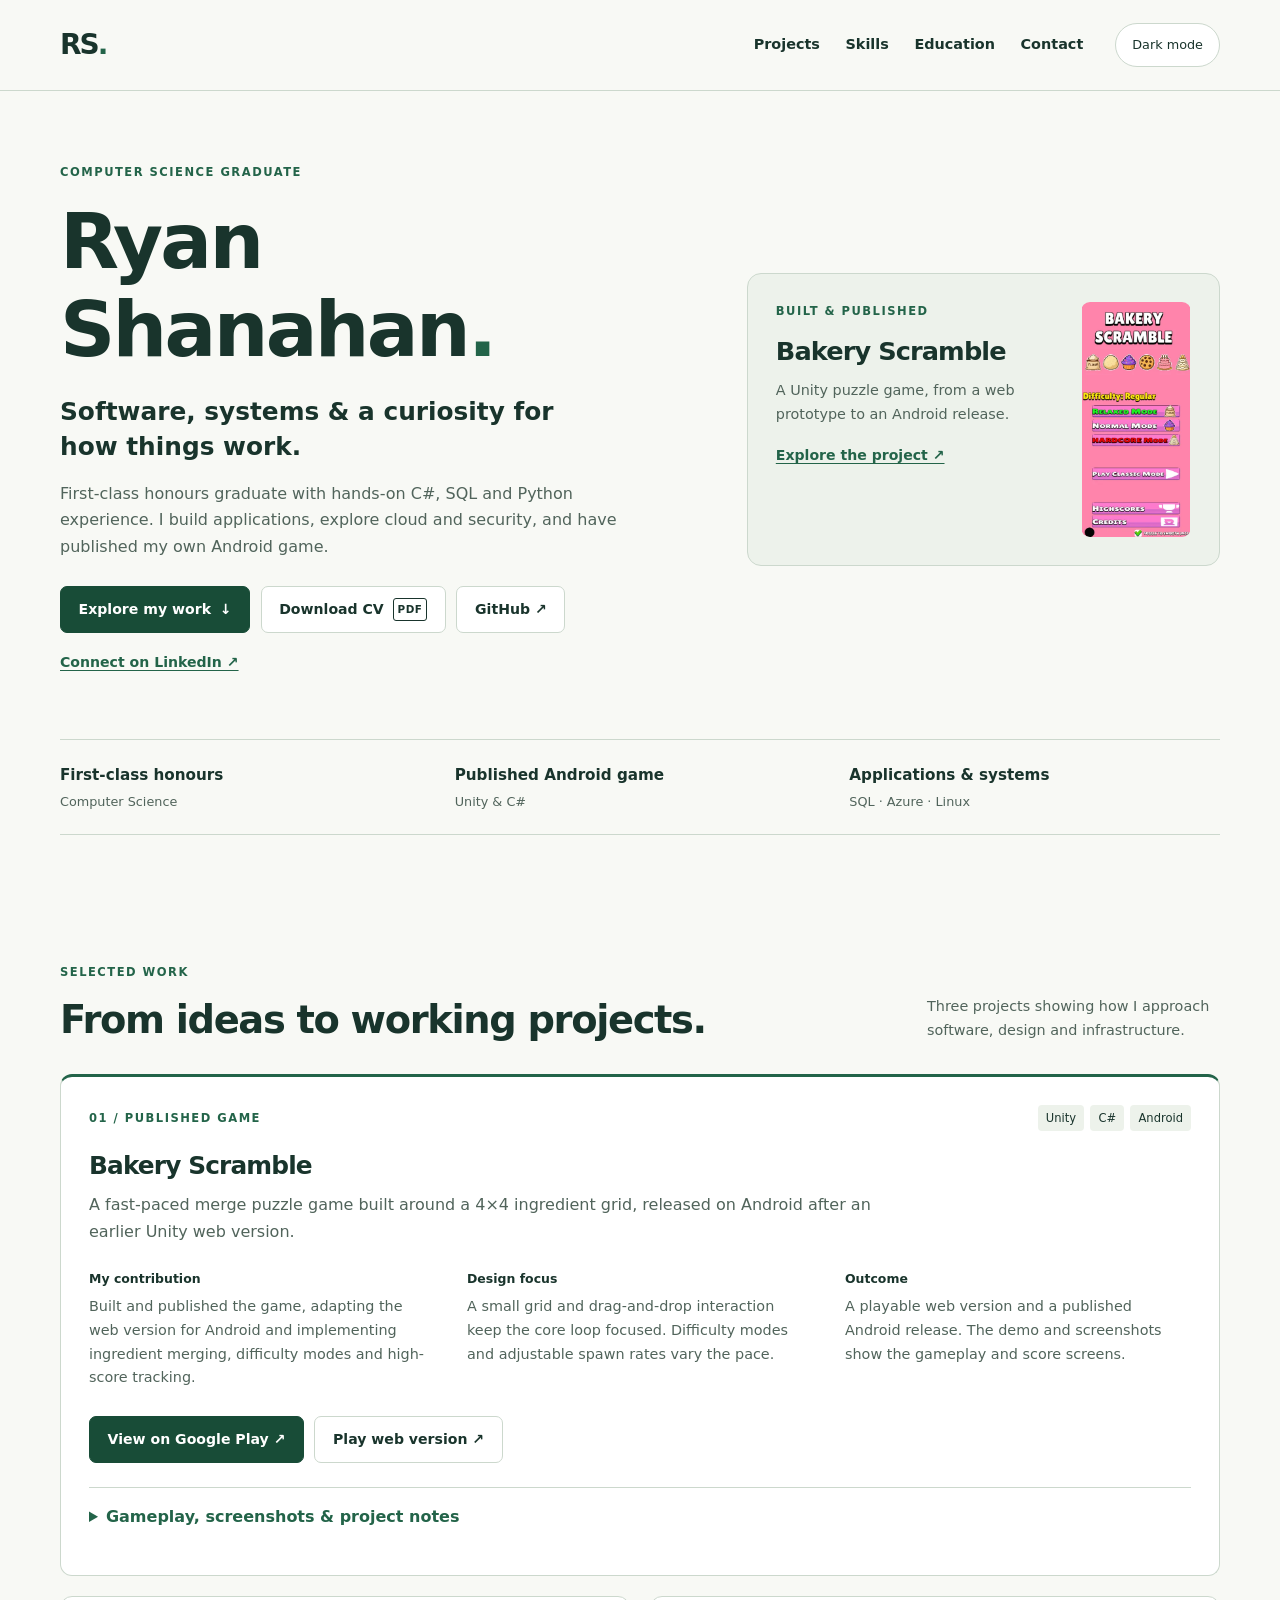
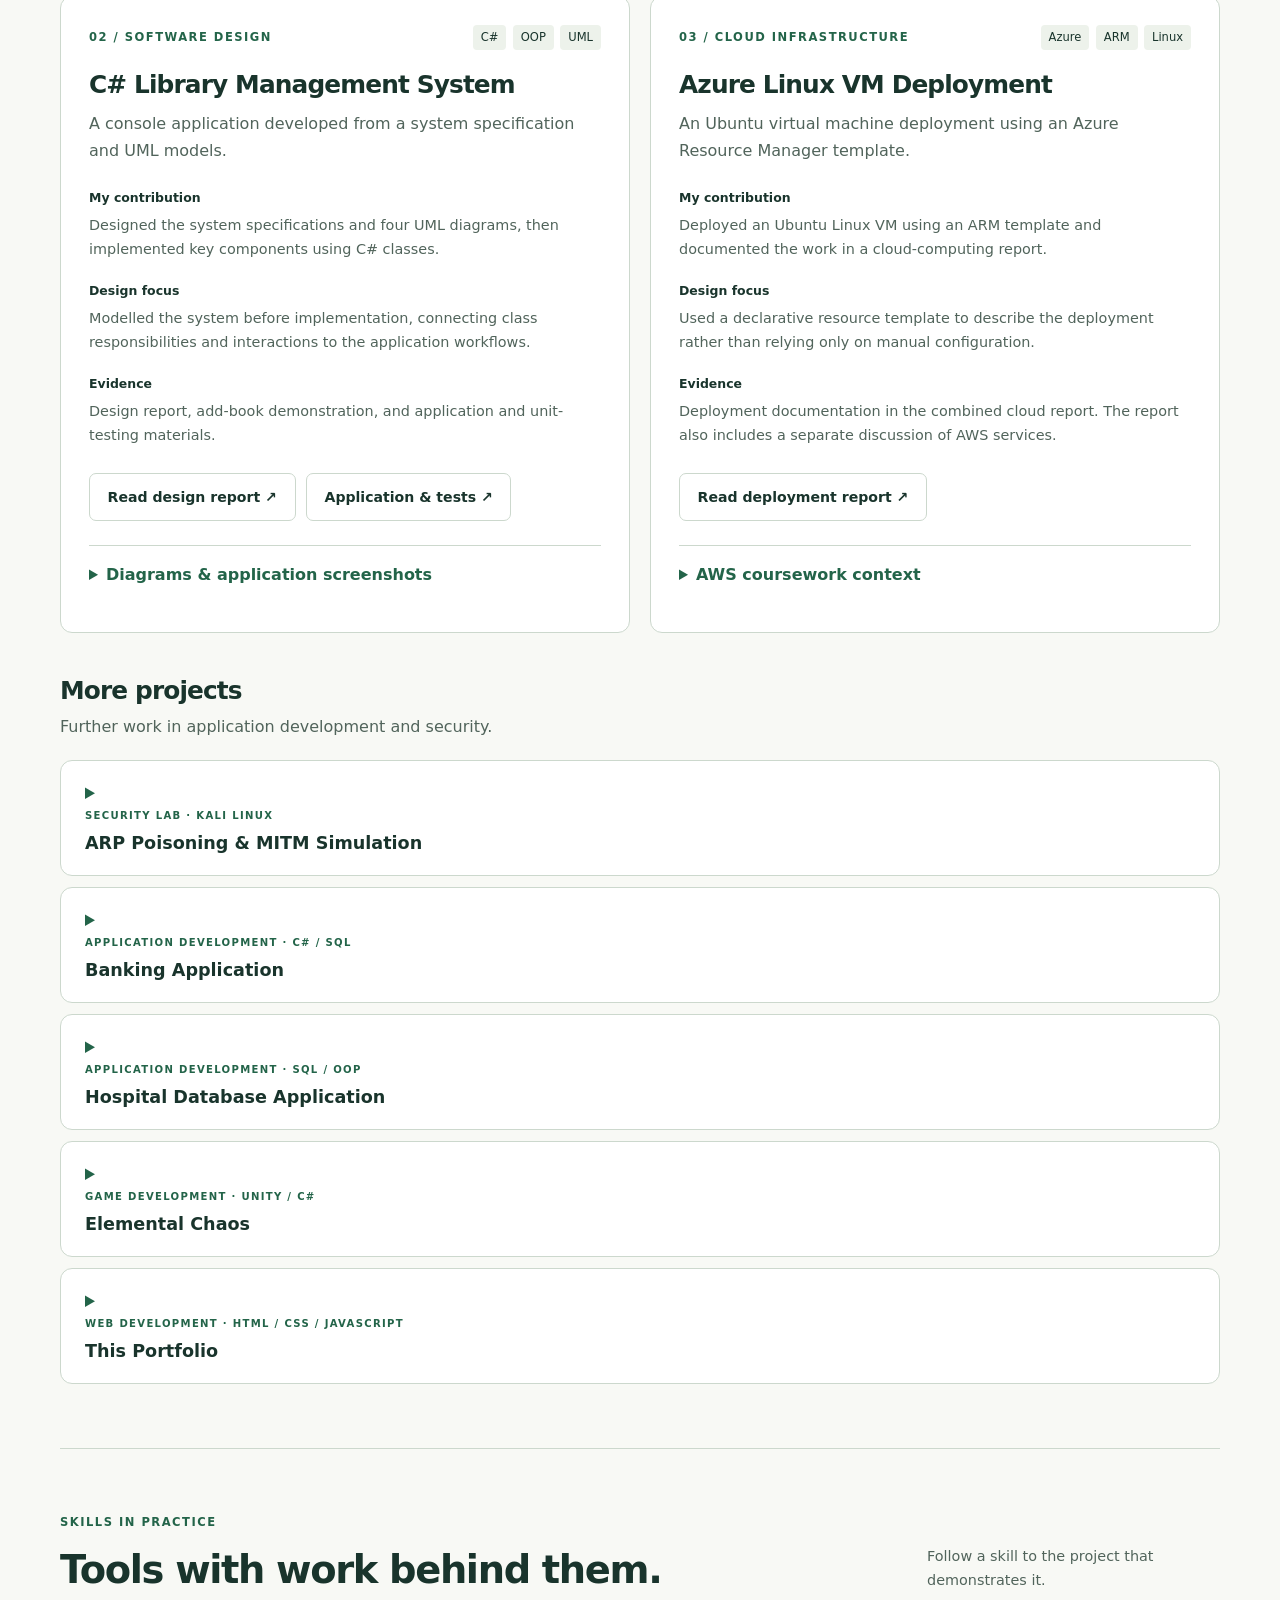
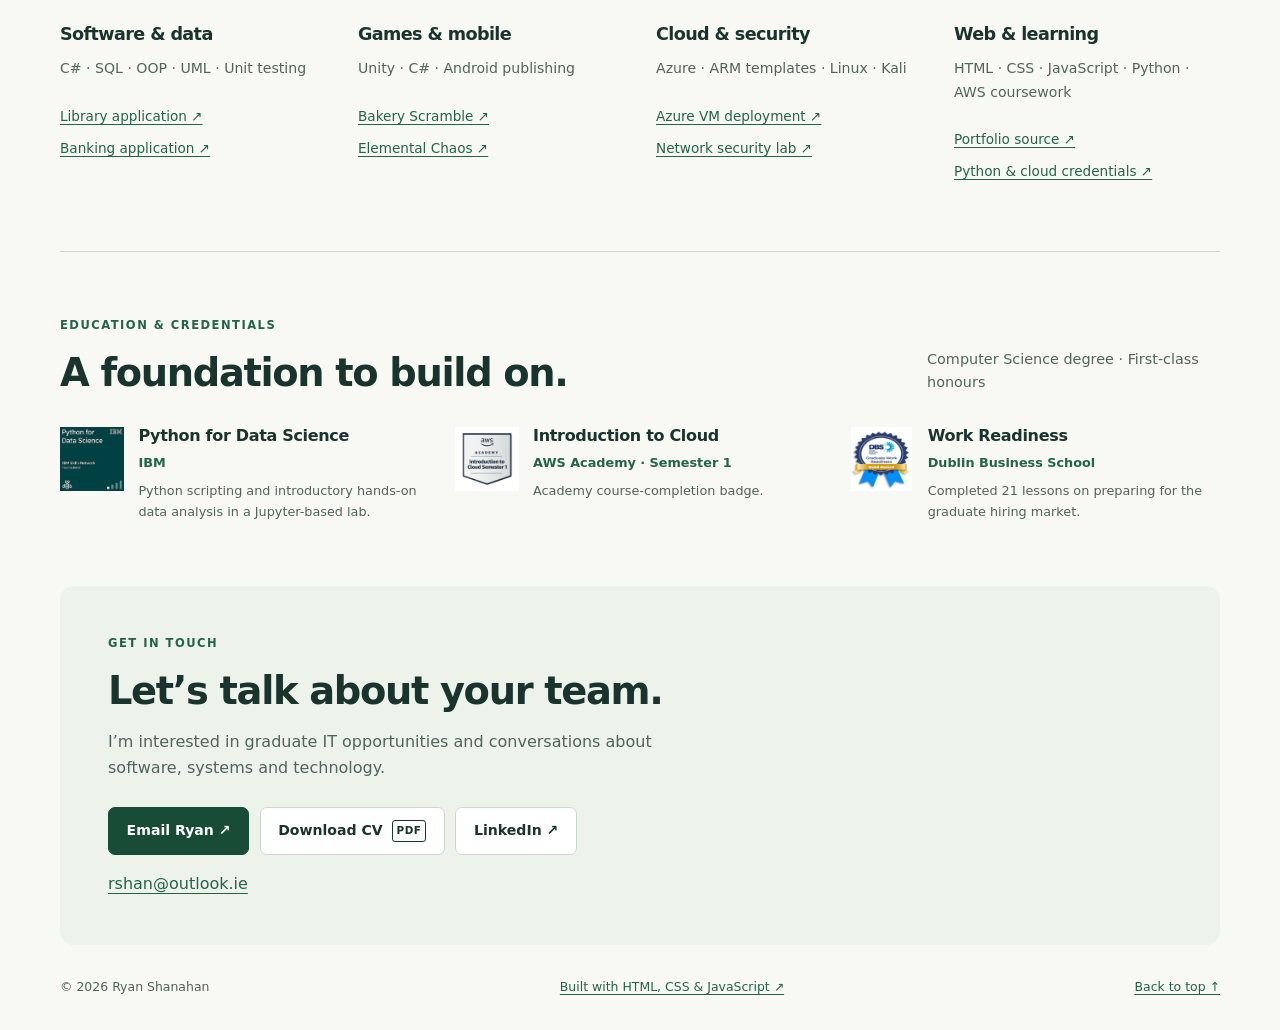
==== commit 5da4979e: "Improve recruiter portfolio presentation and accessibility" ====
--- a/index.html
+++ b/index.html
@@ -1,312 +1,138 @@
-<!DOCTYPE html>
+<!doctype html>
 <html lang="en">
 <head>
-  <meta charset="UTF-8" />
-  <!-- meta desc to help with google searches-->
-  <meta name="description" content="Ryan Shanahan - IT Portfolio | Computer Science Graduate | Mobile Game Developer | Published Android Game: Bakery Scramble | Cybersecurity | Web Development | Unity Developer">
-  <title>Portfolio | Ryan Shanahan</title>
+  <meta charset="utf-8">
+  <meta name="viewport" content="width=device-width, initial-scale=1">
+  <meta name="description" content="Ryan Shanahan, first-class honours Computer Science graduate. Explore C# applications, a published Android game, and cloud and security projects.">
+  <meta name="color-scheme" content="light dark">
+  <meta property="og:type" content="website">
+  <meta property="og:title" content="Ryan Shanahan | Computer Science Graduate">
+  <meta property="og:description" content="C#, SQL and Unity projects, cloud coursework, and a published Android game. View my work and CV.">
+  <meta property="og:url" content="https://rshanportfolio.netlify.app/">
+  <meta property="og:image" content="https://rshanportfolio.netlify.app/assets/social-card.png">
+  <meta property="og:image:alt" content="Ryan Shanahan — Computer Science Graduate — C#, SQL, Unity, Cloud">
+  <meta name="twitter:card" content="summary_large_image">
+  <link rel="canonical" href="https://rshanportfolio.netlify.app/">
+  <link rel="icon" href="assets/favicon.png" type="image/png">
+  <link rel="stylesheet" href="style.css">
+  <script src="script.js" defer></script>
+  <title>Ryan Shanahan | Computer Science Graduate</title>
+</head>
+<body>
+  <a class="skip-link" href="#main">Skip to content</a>
+  <header class="site-header">
+    <div class="nav-shell">
+      <a class="wordmark" href="#about" aria-label="Ryan Shanahan, home">RS<span aria-hidden="true">.</span></a>
+      <nav aria-label="Main navigation"><ul>
+        <li><a href="#projects">Projects</a></li><li><a href="#skills">Skills</a></li>
+        <li><a href="#education">Education</a></li><li><a href="#contact">Contact</a></li>
+      </ul></nav>
+      <button id="theme-toggle" class="theme-toggle" type="button" aria-pressed="false" hidden>Dark mode</button>
+    </div>
+  </header>
+  <main id="main" tabindex="-1">
+    <section id="about" class="hero section">
+      <div class="hero-copy">
+        <p class="eyebrow">Computer Science Graduate</p>
+        <h1>Ryan Shanahan<span class="accent">.</span></h1>
+        <p class="hero-title">Software, systems &amp; a curiosity for how things work.</p>
+        <p class="intro">First-class honours graduate with hands-on C#, SQL and Python experience. I build applications, explore cloud and security, and have published my own Android game.</p>
+        <div class="actions"><a class="button primary" href="#projects">Explore my work <span aria-hidden="true">↓</span></a><a class="button" href="documents/Ryan-Shanahan-CV.pdf" download="Ryan-Shanahan-CV.pdf">Download CV <span class="format">PDF</span></a><a class="button" href="https://github.com/RyanShanahan-IT">GitHub ↗</a></div>
+        <a class="text-link" href="https://www.linkedin.com/in/ryan-shanahan-IT/">Connect on LinkedIn ↗</a>
+      </div>
+      <aside class="hero-proof" aria-label="Featured achievement">
+        <div><p class="eyebrow">Built &amp; published</p><h2>Bakery Scramble</h2><p>A Unity puzzle game, from a web prototype to an Android release.</p><a class="text-link" href="#bakery">Explore the project ↗</a></div>
+        <a class="image-link hero-game" href="images/bakery%20sc/sc1.png" aria-label="Open image: Bakery Scramble title screen with its play controls"><img src="assets/sc1.webp" alt="Bakery Scramble title screen with its play controls" width="330" height="720" loading="eager" decoding="async"></a>
+      </aside>
+      <ul class="proof-strip" aria-label="Highlights"><li><strong>First-class honours</strong><span>Computer Science</span></li><li><strong>Published Android game</strong><span>Unity &amp; C#</span></li><li><strong>Applications &amp; systems</strong><span>SQL · Azure · Linux</span></li></ul>
+    </section>
 
-  <link rel="icon" href="images\RSHAN logo.png" type="image/png">
-  <!-- link to style sheet -->
-  <link rel="stylesheet" href="style.css" />
-  <!-- link to google fonts -->
-  <link href="https://fonts.googleapis.com/css2?family=Roboto:wght@400;700&display=swap" rel="stylesheet">
-  <!-- Font Awesome for icons -->
-  <link rel="stylesheet" href="https://cdnjs.cloudflare.com/ajax/libs/font-awesome/6.0.0-beta3/css/all.min.css">
+    <section id="projects" class="section">
+      <div class="section-heading"><div><p class="eyebrow">Selected work</p><h2>From ideas to working projects.</h2></div><p>Three projects showing how I approach software, design and infrastructure.</p></div>
+      <span id="games" class="anchor-alias" aria-hidden="true"></span>
+      <article id="bakery" class="project featured">
+        <div class="project-heading"><span class="project-number">01 / Published game</span><ul class="tags" aria-label="Technologies"><li>Unity</li><li>C#</li><li>Android</li></ul></div>
+        <h3>Bakery Scramble</h3><p class="project-intro">A fast-paced merge puzzle game built around a 4×4 ingredient grid, released on Android after an earlier Unity web version.</p>
+        <dl class="case-facts"><div><dt>My contribution</dt><dd>Built and published the game, adapting the web version for Android and implementing ingredient merging, difficulty modes and high-score tracking.</dd></div><div><dt>Design focus</dt><dd>A small grid and drag-and-drop interaction keep the core loop focused. Difficulty modes and adjustable spawn rates vary the pace.</dd></div><div><dt>Outcome</dt><dd>A playable web version and a published Android release. The demo and screenshots show the gameplay and score screens.</dd></div></dl>
+        <div class="actions"><a class="button primary" href="https://play.google.com/store/apps/details?id=com.freelabgames.bakeryscramble">View on Google Play ↗</a><a class="button" href="https://play.unity.com/en/games/88e7d3a2-34e9-4edf-8dee-ee922961ff5f/bakery-scramble-v23">Play web version ↗</a></div>
+        <details><summary>Gameplay, screenshots &amp; project notes</summary><div class="detail-body">
+          <div class="media-grid"><figure class="demo"><video controls preload="none" playsinline poster="assets/sc2.webp" width="960" height="540" aria-label="Bakery Scramble gameplay demonstration"><source src="images/vids/bakeryScramble.mp4" type="video/mp4"><a href="images/vids/bakeryScramble.mp4">Download Bakery Scramble gameplay demonstration</a></video><figcaption>Bakery Scramble gameplay demonstration. Use the player controls to play or enter fullscreen.</figcaption></figure><div class="gallery phone-gallery"><a class="image-link " href="images/bakery%20sc/sc2.png" aria-label="Open image: Bakery Scramble ingredient grid during a game"><img src="assets/sc2.webp" alt="Bakery Scramble ingredient grid during a game" width="325" height="720" loading="lazy" decoding="async"></a><a class="image-link " href="images/bakery%20sc/sc3.png" aria-label="Open image: Bakery Scramble high-score screen"><img src="assets/sc3.webp" alt="Bakery Scramble high-score screen" width="331" height="720" loading="lazy" decoding="async"></a></div></div>
+          <p>The published feature set includes multiple difficulty modes, adjustable spawn timing and high-score tracking. The Android game is free, with no ads or in-app purchases.</p>
+          <p><a href="https://github.com/RyanShanahan-IT/BakeryScramble">Project repository on GitHub ↗</a> <span class="muted">(currently a project overview)</span></p>
+        </div></details>
+      </article>
 
-</head>
-
-<body>
-  <header>
-    <nav>
-      <ul class="nav">
-        <li><a href="#about">About</a></li>
-        <li><a href="#skills">Skills</a></li>
-        <li><a href="#games">My Games</a></li>
-        <li><a href="#projects">My Projects</a></li>
-        <li><a href="#contact">Contact</a></li>
-        <button id="darkModeToggle">🌙 Dark Mode</button>
-      </ul>
-    </nav>
-  </header>
-
-  <section id="about">
-    <h1><span id="typewriter"></span></h1>
-    <p>Computer Science Graduate | Aspiring IT Professional</p>
-    <p>Recent Computer Science graduate with a first-class honors degree, passionate about developing innovative software solutions. Skilled in C#, Python, web development, and cybersecurity. With hands-on experience in full-stack projects and database design. Successfully published mobile game <strong>Bakery Scramble</strong> on Google Play Store, demonstrating expertise in Unity game development and mobile app publishing.</p>
-    <p>
-      <div class="project-link" data-locale="en_US" data-size="medium" data-theme="light" data-type="VERTICAL" data-vanity="ryan-shanahan-it" data-version="v1">
-        <a class="badge-base__link LI-simple-link" href="https://docs.google.com/document/d/104jyGMTfOEU4qVk1ykIEHFwoCXzsNwvo/edit?usp=drive_link&ouid=110112855032241060013&rtpof=true&sd=true">My Latest CV 📝</a>
-      </div>
-      <div class="project-link" data-locale="en_US" data-size="medium" data-theme="light" data-type="VERTICAL" data-vanity="ryan-shanahan-it" data-version="v1">
-        <a class="badge-base__link LI-simple-link" href="https://ie.linkedin.com/in/ryan-shanahan-it?trk=profile-badge">My LinkedIn 🔗</a>
-      </div>
-    </p>
-  </section>
-  
-  <section id="badges">
-    <h2>Acquired Badges</h2>
-    <div class="project-card">
-      <h3>Python for Data Science</h3>
-      <h3>Issued by IBM</h3>
-      <p>Earned by creating my own Python scripts and performing basic hands-on data analysis using IBM's Jupyter-based lab environment.</p>
-      <img src="images\Badges\python-for-data-science.png" class="img-badge" alt="Python for Data Science" onclick="openImageFullscreen(this)">
-    </div>
-
-    <div class="project-card">
-      <h3>AWS Academy Graduate - AWS Academy Introduction to Cloud Semester 1</h3>
-      <p>Issued by AWS Academy</p>
-      <img src="images\Badges\aws-academy-graduate-aws-academy-introduction-to-cloud-semester-1.png" class="img-badge" alt="AWS-grad" onclick="openImageFullscreen(this)">
-    </div>
-
-    <div class="project-card">
-      <h3>DBS Work Readiness</h3>
-      <p>Issued by Dublin Business School</p>
-      <p>For completion of 21 lessons which prepare students to engage in the hiring market upon graduation.</p>
-      <img src="images\Badges\DBSWorkReadiness.png" class="img-badge" alt="DBS-WorkReadiness" onclick="openImageFullscreen(this)">
-    </div>
-  </section>
-
-  <section id="skills">
-    <h2>Skills</h2>
-    <div class="skills-container">
-      <div class="skill-card">
-        <h3><i class="fas fa-code"></i>Programming</h3>
-        <ul>
-          <li>C#</li>
-          <li>Python</li>
-          <li>JavaScript</li>
-        </ul>
-      </div>
-      <div class="skill-card">
-        <h3><i class="fas fa-laptop-code"></i>Web Development</h3>
-        <ul>
-          <li>HTML</li>
-          <li>CSS</li>
-          <li>React</li>
-        </ul>
-      </div>
-      <div class="skill-card">
-        <h3><i class="fas fa-shield-alt"></i>Cybersecurity</h3>
-        <ul>
-          <li>Pen Testing</li>
-          <li>Ethical Hacking</li>
-        </ul>
-      </div>
-      <div class="skill-card">
-        <h3><i class="fas fa-cloud"></i>Cloud Computing</h3>
-        <ul>
-          <li>AWS</li>
-          <li>Azure</li>
-        </ul>
-      </div>
-      <div class="skill-card">
-        <h3><i class="fas fa-chart-line"></i>Data Science</h3>
-        <ul>
-          <li>Data wrangling and cleaning</li>
-          <li>Creating and visualizing databases</li>
-          <li>SQL and Excel</li>
-        </ul>
-      </div>
-      <div class="skill-card">
-        <h3><i class="fas fa-mobile-alt"></i>Mobile App Development</h3>
-        <ul>
-          <li>iOS/Android Dev</li>
-          <li>React Native</li>
-          <li>Unit Testing</li>
-        </ul>
-      </div>
-    </div>
-  </section>
-
-  <section id="games">
-    <h2>Games 🎮</h2>
-    
-    <!-- Featured Mobile Game - Bakery Scramble -->
-    <div class="project-card featured-game">
-      <div class="featured-badge">⭐ Featured Mobile Game</div>
-      <h3>Bakery Scramble - Mobile Game (Android)</h3>
-      <p class="game-subtitle">Published on Google Play Store | Fast-paced merge puzzle game</p>
-      <p>Successfully developed and published <strong>Bakery Scramble</strong>, a fast-paced merge puzzle game now available on the Google Play Store. This mobile version evolved from my original Unity web game, featuring enhanced gameplay optimized for Android devices. Players drag and drop baking ingredients on a 4x4 grid to create higher-tier items, combining flour, dough, cookies, cupcakes, and cakes to aim for the highest score possible.</p>
-      
-      <div class="game-stats">
-     
-        <div class="stat-item">
-          <i class="fas fa-mobile-alt"></i>
-          <span>Android Optimized</span>
-        </div>
-        <div class="stat-item">
-          <i class="fas fa-star"></i>
-          <span>All Ages</span>
-        </div>
-        <div class="stat-item">
-          <i class="fas fa-star"></i>
-          <span>Free to download with NO in-app purchases or Ads</span>
-        </div>
+      <div class="project-grid">
+        <article id="library" class="project">
+          <div class="project-heading"><span class="project-number">02 / Software design</span><ul class="tags" aria-label="Technologies"><li>C#</li><li>OOP</li><li>UML</li></ul></div>
+          <h3>C# Library Management System</h3><p class="project-intro">A console application developed from a system specification and UML models.</p>
+          <dl class="case-facts"><div><dt>My contribution</dt><dd>Designed the system specifications and four UML diagrams, then implemented key components using C# classes.</dd></div><div><dt>Design focus</dt><dd>Modelled the system before implementation, connecting class responsibilities and interactions to the application workflows.</dd></div><div><dt>Evidence</dt><dd>Design report, add-book demonstration, and application and unit-testing materials.</dd></div></dl>
+          <div class="actions"><a class="button" href="https://docs.google.com/document/d/1CrWRBDeM1o0LlAgRbDm4HVZWyLF-Ae-G/view">Read design report ↗</a><a class="button" href="https://drive.google.com/drive/folders/192EqyWWps5vqb6vp2ASNWueMv9LDrAWW?usp=drive_link">Application &amp; tests ↗</a></div>
+          <details><summary>Diagrams &amp; application screenshots</summary><div class="detail-body gallery"><a class="image-link " href="images/RS_LibrarySequenceDiagram.drawio.png" aria-label="Open image: Sequence diagram for the library application"><img src="assets/rs_librarysequencediagram.drawio.webp" alt="Sequence diagram for the library application" width="312" height="720" loading="lazy" decoding="async"></a><a class="image-link " href="images/part2AddBook.png" aria-label="Open image: Library console showing the add-book workflow"><img src="assets/part2addbook.webp" alt="Library console showing the add-book workflow" width="960" height="501" loading="lazy" decoding="async"></a><a class="image-link " href="images/complete.png" aria-label="Open image: Library application confirming a book was added"><img src="assets/complete.webp" alt="Library application confirming a book was added" width="960" height="263" loading="lazy" decoding="async"></a></div></details>
+        </article>
+        <article id="azure" class="project">
+          <div class="project-heading"><span class="project-number">03 / Cloud infrastructure</span><ul class="tags" aria-label="Technologies"><li>Azure</li><li>ARM</li><li>Linux</li></ul></div>
+          <h3>Azure Linux VM Deployment</h3><p class="project-intro">An Ubuntu virtual machine deployment using an Azure Resource Manager template.</p>
+          <dl class="case-facts"><div><dt>My contribution</dt><dd>Deployed an Ubuntu Linux VM using an ARM template and documented the work in a cloud-computing report.</dd></div><div><dt>Design focus</dt><dd>Used a declarative resource template to describe the deployment rather than relying only on manual configuration.</dd></div><div><dt>Evidence</dt><dd>Deployment documentation in the combined cloud report. The report also includes a separate discussion of AWS services.</dd></div></dl>
+          <div class="actions"><a class="button" href="https://docs.google.com/document/d/13OdSA5X5_Vlr0SJD8zyjTg3yAkKkoJTp/view">Read deployment report ↗</a></div>
+          <details><summary>AWS coursework context</summary><div class="detail-body"><p>The same report explores AWS cloud services. This is separate from the practical VM deployment, which uses Microsoft Azure.</p></div></details>
+        </article>
       </div>
 
-      <div class="video-screenshots-container">
-        <div class="video-wrapper">
-          <video id="BakeryScrambleVid" width="100%" height="auto" controls>
-            <source src="images\vids\bakeryScramble.mp4" type="video/mp4">
-            Your browser does not support the video tag.
-          </video>
-        </div>
+      <div class="subheading"><h3>More projects</h3><p>Further work in application development and security.</p></div>
+      <div class="more-projects">
+        <details id="security" class="project"><summary><span><span class="project-number">Security lab · Kali Linux</span>ARP Poisoning &amp; MITM Simulation</span></summary><div class="detail-body">
+          <p>Built an educational simulation demonstrating how ARP poisoning can intercept traffic between communicating devices.</p>
+          <dl class="case-facts"><div><dt>Setup &amp; observation</dt><dd>The demonstration uses Kali Linux to illustrate traffic interception through an ARP-poisoning scenario.</dd></div><div><dt>Defensive context</dt><dd>When reviewing this scenario, compare address mappings and look for unexpected changes. Discuss protections such as encrypted connections and switch-level ARP inspection where supported.</dd></div><div><dt>Evidence</dt><dd>The linked report and recording document the simulation; the defensive context above describes considerations, not verified controls deployed in this lab.</dd></div></dl>
+          <figure class="demo"><video controls preload="none" playsinline poster="assets/security-poster.png" width="960" height="540" aria-label="Kali Linux MITM lab demonstration"><source src="images/vids/MITM%20attack%20example.mp4" type="video/mp4"><a href="images/vids/MITM%20attack%20example.mp4">Download Kali Linux MITM lab demonstration</a></video><figcaption>Kali Linux MITM lab demonstration. Use the player controls to play or enter fullscreen.</figcaption></figure>
+          <a class="button" href="https://docs.google.com/document/d/1-kBxyGiBm7FNn7AsketpMAXYajm9sx9W/view">Read lab report ↗</a>
+        </div></details>
+        <details id="banking" class="project"><summary><span><span class="project-number">Application development · C# / SQL</span>Banking Application</span></summary><div class="detail-body">
+          <p>Built a database-backed application with credential validation and workflows for viewing, updating and creating account records.</p>
+          <p>The focus is application logic and database interaction. This coursework demonstration is not presented as a production banking system.</p>
+          <div class="gallery"><a class="image-link " href="images/RS_bank_classDiagram.jpg" aria-label="Open image: Class diagram for the banking application"><img src="assets/rs_bank_classdiagram.webp" alt="Class diagram for the banking application" width="691" height="641" loading="lazy" decoding="async"></a></div><figure class="demo"><video controls preload="none" playsinline poster="assets/rs_bank_classdiagram.webp" width="960" height="540" aria-label="Banking application walkthrough"><source src="images/vids/Rs_bank_vid.mp4" type="video/mp4"><a href="images/vids/Rs_bank_vid.mp4">Download Banking application walkthrough</a></video><figcaption>Banking application walkthrough. Use the player controls to play or enter fullscreen.</figcaption></figure>
+          <div class="actions"><a class="button" href="https://github.com/RyanShanahan-IT/DBS_Bank04">GitHub project archive ↗</a><a class="button" href="https://drive.google.com/file/d/18BvYAcTPj_6wxAT3U1qlcx9wBW3QvuyL/view">View project download ↗</a></div>
+        </div></details>
+        <details id="hospital" class="project"><summary><span><span class="project-number">Application development · SQL / OOP</span>Hospital Database Application</span></summary><div class="detail-body">
+          <p>Built a form-based application for selecting user types, validating entries and adding or viewing records. Separate classes represent the different user types, including nurses, doctors and patients.</p>
+          <p>The demonstrated workflow requires a user type before adding information and displays validation messages when needed.</p>
+          <div class="gallery"><a class="image-link " href="images/HospitalPics/HospitalForm.png" aria-label="Open image: Hospital application form with user type selection"><img src="assets/hospitalform.webp" alt="Hospital application form with user type selection" width="918" height="720" loading="lazy" decoding="async"></a><a class="image-link " href="images/HospitalPics/Class_Diagram_Hospital_Management_System.drawio.png" aria-label="Open image: Hospital application class diagram"><img src="assets/class_diagram_hospital_management_system.drawio.webp" alt="Hospital application class diagram" width="771" height="599" loading="lazy" decoding="async"></a><a class="image-link " href="images/HospitalPics/Use_Case_Diagram_Hospital_Management_System.drawio.png" aria-label="Open image: Hospital application use-case diagram"><img src="assets/use_case_diagram_hospital_management_system.drawio.webp" alt="Hospital application use-case diagram" width="671" height="720" loading="lazy" decoding="async"></a></div><figure class="demo"><video controls preload="none" playsinline poster="assets/hospitalform.webp" width="960" height="540" aria-label="Hospital application walkthrough"><source src="images/vids/HospitalAppDemo.mp4" type="video/mp4"><a href="images/vids/HospitalAppDemo.mp4">Download Hospital application walkthrough</a></video><figcaption>Hospital application walkthrough. Use the player controls to play or enter fullscreen.</figcaption></figure>
+          <a class="button" href="https://drive.google.com/drive/folders/1E7iSQW4hebZLaP36_u123iWnAzx7hY4C?usp=sharing">View application materials ↗</a>
+        </div></details>
+        <details id="elemental" class="project"><summary><span><span class="project-number">Game development · Unity / C#</span>Elemental Chaos</span></summary><div class="detail-body">
+          <p>Developed a digital board game in Unity to extend my C# skills through visual, interactive programming.</p><p>The project connects game logic with a board interface and menu flow. The recording and report provide a walkthrough of the result.</p>
+          <div class="gallery"><a class="image-link " href="images/maingame.png" aria-label="Open image: Elemental Chaos board and game controls"><img src="assets/maingame.webp" alt="Elemental Chaos board and game controls" width="960" height="543" loading="lazy" decoding="async"></a><a class="image-link " href="images/menugame.png" aria-label="Open image: Elemental Chaos main menu"><img src="assets/menugame.webp" alt="Elemental Chaos main menu" width="960" height="541" loading="lazy" decoding="async"></a></div><figure class="demo"><video controls preload="none" playsinline poster="assets/maingame.webp" width="960" height="540" aria-label="Elemental Chaos gameplay demonstration"><source src="images/vids/Game_Demo.mp4" type="video/mp4"><a href="images/vids/Game_Demo.mp4">Download Elemental Chaos gameplay demonstration</a></video><figcaption>Elemental Chaos gameplay demonstration. Use the player controls to play or enter fullscreen.</figcaption></figure>
+          <div class="actions"><a class="button" href="https://drive.google.com/file/d/1gTJEC78zhB-0oXb33lOltBznndBIvtLm/view">Download project ↗</a><a class="button" href="https://docs.google.com/document/d/11mDfnbSkk1BSm2TRAhEslSP_R_P54tQe/view">Read project report ↗</a></div>
+        </div></details>
+        <details id="portfolio" class="project"><summary><span><span class="project-number">Web development · HTML / CSS / JavaScript</span>This Portfolio</span></summary><div class="detail-body"><p>A static portfolio with responsive layouts, keyboard-accessible navigation, a persistent colour theme and media that loads on demand.</p><p>Built with semantic HTML and CSS, with a small JavaScript enhancement for theme selection. The core content and navigation work without JavaScript.</p><a class="button" href="https://github.com/RyanShanahan-IT/RSportfolio">View portfolio source ↗</a></div></details>
+      </div>
+    </section>
 
-        <div class="game-screenshots">
-          <h4>Game Screenshots:</h4>
-          <div class="screenshots-grid">
-            <img src="images\bakery sc\sc1.png" class="img-project screenshot" alt="Bakery Scramble Screenshot 1" onclick="openImageFullscreen(this)">
-            <img src="images\bakery sc\sc2.png" class="img-project screenshot" alt="Bakery Scramble Screenshot 2" onclick="openImageFullscreen(this)">
-            <img src="images\bakery sc\sc3.png" class="img-project screenshot" alt="Bakery Scramble Screenshot 3" onclick="openImageFullscreen(this)">
-          </div>
-        </div>
+    <section id="skills" class="section skills-section">
+      <div class="section-heading"><div><p class="eyebrow">Skills in practice</p><h2>Tools with work behind them.</h2></div><p>Follow a skill to the project that demonstrates it.</p></div>
+      <div class="skills-grid">
+        <article><h3>Software &amp; data</h3><p>C# · SQL · OOP · UML · Unit testing</p><a href="#library">Library application ↗</a><a href="#banking">Banking application ↗</a></article>
+        <article><h3>Games &amp; mobile</h3><p>Unity · C# · Android publishing</p><a href="#bakery">Bakery Scramble ↗</a><a href="#elemental">Elemental Chaos ↗</a></article>
+        <article><h3>Cloud &amp; security</h3><p>Azure · ARM templates · Linux · Kali</p><a href="#azure">Azure VM deployment ↗</a><a href="#security">Network security lab ↗</a></article>
+        <article><h3>Web &amp; learning</h3><p>HTML · CSS · JavaScript · Python · AWS coursework</p><a href="#portfolio">Portfolio source ↗</a><a href="#education">Python &amp; cloud credentials ↗</a></article>
       </div>
-      
-      <div class="project-buttons">
-        <a href="https://play.google.com/store/apps/details?id=com.freelabgames.bakeryscramble" class="project-link play-store-link" target="_blank">
-          <i class="fab fa-google-play"></i> Download for free on Google Play
-        </a>
-        <a href="https://play.unity.com/en/games/88e7d3a2-34e9-4edf-8dee-ee922961ff5f/bakery-scramble-v23/edit" class="project-link" target="_blank">
-          <i class="fas fa-gamepad"></i> Play for free on the Web Version on Unity Play
-        </a>
+    </section>
+
+    <section id="education" class="section">
+      <span id="badges" class="anchor-alias" aria-hidden="true"></span>
+      <div class="section-heading"><div><p class="eyebrow">Education &amp; credentials</p><h2>A foundation to build on.</h2></div><p>Computer Science degree · First-class honours</p></div>
+      <div class="credentials">
+        <article><a class="image-link " href="images/Badges/python-for-data-science.png" aria-label="Open image: IBM Python for Data Science badge"><img src="assets/python-for-data-science.webp" alt="IBM Python for Data Science badge" width="313" height="313" loading="lazy" decoding="async"></a><div><h3>Python for Data Science</h3><p class="issuer">IBM</p><p>Python scripting and introductory hands-on data analysis in a Jupyter-based lab.</p></div></article>
+        <article><a class="image-link " href="images/Badges/aws-academy-graduate-aws-academy-introduction-to-cloud-semester-1.png" aria-label="Open image: AWS Academy Introduction to Cloud Semester 1 badge"><img src="assets/aws-academy-graduate-aws-academy-introduction-to-cloud-semester-1.webp" alt="AWS Academy Introduction to Cloud Semester 1 badge" width="600" height="600" loading="lazy" decoding="async"></a><div><h3>Introduction to Cloud</h3><p class="issuer">AWS Academy · Semester 1</p><p>Academy course-completion badge.</p></div></article>
+        <article><a class="image-link " href="images/Badges/DBSWorkReadiness.png" aria-label="Open image: Dublin Business School Work Readiness badge"><img src="assets/dbsworkreadiness.webp" alt="Dublin Business School Work Readiness badge" width="144" height="151" loading="lazy" decoding="async"></a><div><h3>Work Readiness</h3><p class="issuer">Dublin Business School</p><p>Completed 21 lessons on preparing for the graduate hiring market.</p></div></article>
       </div>
-      
-      <div class="game-features">
-        <h4>Key Features:</h4>
-        <ul>
-          <li>Strategic merge puzzle gameplay on a 4x4 grid</li>
-          <li>Multiple difficulty modes (Relaxed, Normal, Hardcore, Classic)</li>
-          <li>Time management mechanics with adjustable spawn rates</li>
-          <li>High score tracking and leaderboard system</li>
-          <li>Optimized for Android phones with smooth performance</li>
-        </ul>
-      </div>
-    </div>
+    </section>
 
-    <div class="project-card">
-      <h3>2D Unity Board Game: Elemental Chaos</h3>
-      <p>Developed a complete digital board game using the Unity engine, built entirely from the ground up. This project was chosen to expand my Unity knowledge while developing advanced C# programming skills. The experience of using C# in a visual context allowed me to see the immediate impact of my code, making the development process both educational and enjoyable.</p>
-
-      <img src="images\maingame.png" class="img-project" alt="ElementalGame" onclick="openImageFullscreen(this)">
-      <img src="images\menugame.png" class="img-project" alt="ElementalMenu" onclick="openImageFullscreen(this)">
-      
-      <video id="ElementalVid" width="600" controls>
-        <source src="images\vids\Game_Demo.mp4" type="video/mp4">
-        Your browser does not support the video tag.
-      </video>
-
-      <div class="project-buttons">
-        <button onclick="openFullscreenElemental()" class="project-link">Fullscreen Video</button>
-        <a href="https://drive.google.com/file/d/1gTJEC78zhB-0oXb33lOltBznndBIvtLm/view?usp=drive_link" class="project-link" target="_blank">Download Project from Google Drive</a>
-        <a href="https://docs.google.com/document/d/11mDfnbSkk1BSm2TRAhEslSP_R_P54tQe/edit?usp=drive_link&ouid=110112855032241060013&rtpof=true&sd=true" class="project-link" target="_blank">Download Report from Google Drive</a>
-      </div>
-    </div>
-
-  </section>
-
-  <section id="projects">
-    <h2>Projects</h2>
-    
-    <div class="project-card">
-      <h3>Simulated MITM Attack (ARP Poisoning) using Kali Linux</h3>
-      <p>Developed a comprehensive simulation of a man-in-the-middle (MITM) attack to demonstrate cybersecurity vulnerabilities. MITM attacks are a cyber attack tactic where a potentially dangerous person intercepts communications between two parties who should only be directly communicating with each other. The attacker can discreetly monitor and steal potentially sensitive information if successful.</p>
-      
-      <video id="MITMDemo" width="600" controls>
-        <source src="images\vids\MITM attack example.mp4" type="video/mp4">
-        Your browser does not support the video tag.
-      </video>
-
-      <div class="project-buttons">
-        <button onclick="openFullscreenMITM()" class="project-link">Fullscreen Video</button>
-        <a href="https://docs.google.com/document/d/1-kBxyGiBm7FNn7AsketpMAXYajm9sx9W/edit?usp=drive_link&ouid=110112855032241060013&rtpof=true&sd=true" class="project-link" target="_blank">Download from Google Drive</a>
-      </div>
-    </div>
-
-    <div class="project-card">
-      <h3>Report on AWS Topics and Deploying a Linux VM using ARM Template</h3>
-      <p>Created a comprehensive report on AWS cloud services and successfully deployed a secure Ubuntu Linux virtual machine using Azure Resource Manager (ARM) templates. Ubuntu is a Linux-based operating system that is open-source and free to use. It is a popular operating system for cloud computing, with support for OpenStack. Many servers and cloud platforms use Linux-based systems like Ubuntu.</p>
-      <img src="images\Amazon-Web-Services-AWS-Logo.png" class="img-project" alt="AWS_logo" onclick="openImageFullscreen(this)">
-      <a href="https://docs.google.com/document/d/13OdSA5X5_Vlr0SJD8zyjTg3yAkKkoJTp/edit?usp=drive_link&ouid=110112855032241060013&rtpof=true&sd=true" class="project-link" target="_blank">View on Google Drive</a>
-    </div>
-
-    <div class="project-card">
-      <h3>Library Console App: A Two-Part Software Engineering Assignment featuring System Analysis and Custom Software Design</h3>
-      <p>Part one involved developing comprehensive specifications for a library management system (minimum 6 classes) along with 4 UML diagrams to explain the architecture. Part two focused on implementing key components of this system using C# with object-oriented programming principles.</p>
-      <img src="images\RS_LibrarySequenceDiagram.drawio.png" class="img-project" alt="RS_LibrarySequenceDiagram" onclick="openImageFullscreen(this)">
-      <img src="images\part2AddBook.png" class="img-project" alt="RS_LibraryAddBook" onclick="openImageFullscreen(this)">
-      <img src="images\complete.png" class="img-project" alt="RS_AddBookSuccess" onclick="openImageFullscreen(this)">
-      
-      <a href="https://docs.google.com/document/d/1CrWRBDeM1o0LlAgRbDm4HVZWyLF-Ae-G/edit?usp=drive_link&ouid=110112855032241060013&rtpof=true&sd=true" class="project-link" target="_blank">View Part 1: Designing and Diagrams</a>
-      <a href="https://drive.google.com/drive/folders/192EqyWWps5vqb6vp2ASNWueMv9LDrAWW?usp=drive_link" class="project-link" target="_blank">View Part 2: Application and Unit Testing</a>
-    </div>
-
-    <div class="project-card">
-      <h3>Banking App: SQL-Operated Application with Login Screen and Database Management</h3>
-      <p>Developed a comprehensive Visual Studio Solution application that allows users to securely login with validated credentials. The main menu provides full account management capabilities including viewing existing accounts, updating account information, and creating new accounts as demonstrated in the video below.</p>
-
-      <img src="images\RS_bank_classDiagram.jpg" class="img-project" alt="RS_bank_classDiagram" onclick="openImageFullscreen(this)">
-      
-      <video id="rsBankDemo" width="600" controls>
-        <source src="images\vids\Rs_bank_vid.mp4" type="video/mp4">
-        Your browser does not support the video tag.
-      </video>
-
-      <div class="project-buttons">
-        <button onclick="openFullscreenBank()" class="project-link">Fullscreen Video</button>
-        <a href="https://drive.google.com/file/d/18BvYAcTPj_6wxAT3U1qlcx9wBW3QvuyL/view?usp=drive_link" class="project-link" target="_blank">View on Google Drive</a>
-      </div>
-    </div>
-
-    <div class="project-card">
-      <h3>Hospital Database App: SQL and OOP-Operated Application with Form-Based Table Manipulation</h3>
-      <p>Developed a comprehensive form application featuring multiple user types (Nurse, Doctor, Part-time, and Patient) with intuitive button-based selection on the right side of the form. Information can only be added when a user type is selected, with appropriate validation messages displayed. The application includes functionality for clearing form fields, adding user information, and viewing database tables. This project emphasized object-oriented programming principles by creating multiple classes and attributes for each user type.</p>
-
-      <img src="images\HospitalPics\HospitalForm.png" class="img-project" alt="HospitalForm" onclick="openImageFullscreen(this)">
-      <img src="images\HospitalPics\Class_Diagram_Hospital_Management_System.drawio.png" class="img-project" alt="HospitalClasses" onclick="openImageFullscreen(this)">
-      <img src="images\HospitalPics\Use_Case_Diagram_Hospital_Management_System.drawio.png" class="img-project" alt="HospitalUseCase" onclick="openImageFullscreen(this)">
-      
-      <video id="HospitalDemo" width="600" controls>
-        <source src="images\vids\HospitalAppDemo.mp4" type="video/mp4">
-        Your browser does not support the video tag.
-      </video>
-
-      <div class="project-buttons">
-        <button onclick="openFullscreenHospital()" class="project-link">Fullscreen Video</button>
-        <a href="https://drive.google.com/drive/folders/1E7iSQW4hebZLaP36_u123iWnAzx7hY4C?usp=sharing" class="project-link" target="_blank">View on Google Drive</a>
-      </div>
-    </div>
-  </section>
-
-  <section id="contact">
-    <h2>Contact</h2>
-    <div class="contact-container">
-      <div class="contact-info">
-        <p><i class="fas fa-envelope"></i> Email: <a href="mailto:rshan@outlook.ie">rshan@outlook.ie</a></p>
-        <p><i class="fab fa-linkedin"></i> LinkedIn: <a href="https://www.linkedin.com/in/ryan-shanahan-IT/" class="project-link" target="_blank">Ryan-Shanahan-IT</a></p>
-      </div>
-      <div class="contact-cta">
-        <h3>Let's Connect!</h3>
-        <p>I'm always interested in new opportunities and collaborations. Feel free to reach out!</p>
-        <button class="cta-button" onclick="scrollToTop()">Back to Top</button>
-      </div>
-    </div>
-  </section>
-
-  <footer>
-    <nav>
-      <ul>
-        <li><a href="#badges">Badges</a></li>
-        <li><a href="#skills">Skills</a></li>
-        <li><a href="#about">About</a></li>
-        <li><a href="#games">My Games</a></li>
-        <li><a href="#projects">My Projects</a></li>
-      </ul>
-    </nav>
-    <p><strong>&copy; 2025 Ryan Shanahan. All Rights Reserved.</strong></p>
-    <p><strong>Version 5.0 - Enhanced Portfolio</strong></p>
-  </footer>
-
-  <script src="script.js"></script>
+    <section id="contact" class="section contact-section">
+      <p class="eyebrow">Get in touch</p><h2>Let’s talk about your team.</h2><p>I’m interested in graduate IT opportunities and conversations about software, systems and technology.</p>
+      <div class="actions"><a class="button primary" href="mailto:rshan@outlook.ie">Email Ryan ↗</a><a class="button" href="documents/Ryan-Shanahan-CV.pdf" download="Ryan-Shanahan-CV.pdf">Download CV <span class="format">PDF</span></a><a class="button" href="https://www.linkedin.com/in/ryan-shanahan-IT/">LinkedIn ↗</a></div><a href="mailto:rshan@outlook.ie">rshan@outlook.ie</a>
+    </section>
+  </main>
+  <footer class="section site-footer"><p>© <span id="year">2026</span> Ryan Shanahan</p><a href="https://github.com/RyanShanahan-IT/RSportfolio">Built with HTML, CSS &amp; JavaScript ↗</a><a href="#about">Back to top ↑</a></footer>
 </body>
 </html>
--- a/style.css
+++ b/style.css
@@ -1,825 +1,813 @@
+:root {
+  color-scheme:light;
+  --page:#f8f9f5;
+  --surface:#fff;
+  --soft:#edf2eb;
+  --ink:#19342c;
+  --muted:#51645b;
+  --accent:#236449;
+  --line:#ccd8cd;
+  --button:#184c37;
+  --on-button:#fff;
+  --focus:#a34b0c;
+}
+
+@media(prefers-color-scheme:dark) {
+  :root:not([data-theme="light"]) {
+    color-scheme:dark;
+    --page:#101b17;
+    --surface:#172720;
+    --soft:#21362b;
+    --ink:#eef4ec;
+    --muted:#b6c8bc;
+    --accent:#a1dbb8;
+    --line:#3c5144;
+    --button:#b6e4c6;
+    --on-button:#112b1d;
+    --focus:#ffd299;
+  }
+}
+
+:root[data-theme="dark"] {
+  color-scheme:dark;
+  --page:#101b17;
+  --surface:#172720;
+  --soft:#21362b;
+  --ink:#eef4ec;
+  --muted:#b6c8bc;
+  --accent:#a1dbb8;
+  --line:#3c5144;
+  --button:#b6e4c6;
+  --on-button:#112b1d;
+  --focus:#ffd299;
+}
+
+*,*::before,*::after {
+  box-sizing:border-box;
+}
+
+html {
+  scroll-behavior:smooth;
+  scroll-padding-top:1.5rem;
+}
+
 body {
-  font-family: 'Roboto', 'Helvetica', 'Arial', sans-serif;
-  margin: 0;
-  padding: 0;
-  box-sizing: border-box;
-  /* Light Mode */
-  background-color: #f8fafc;
-  color: #1e293b;
-  transition: background-color 0.3s, color 0.3s;
-  line-height: 1.6;
-}
-
-/* Dark Mode */
-.dark-mode {
-  background-color: #0f172a;
-  color: #f1f5f9;
-}
-
-header {
-  background: linear-gradient(135deg, #00b33c 0%, #00802b 100%);
-  color: white;
-  padding: 1.5rem;
-  text-align: center;
-  box-shadow: 0 4px 6px rgba(0, 179, 60, 0.3);
+  margin:0;
+  background:var(--page);
+  color:var(--ink);
+  font:1rem/1.65 "Segoe UI",system-ui,sans-serif;
+}
+
+a {
+  color:var(--accent);
+  text-underline-offset:.22em;
+  overflow-wrap:anywhere;
+}
+
+a:hover {
+  text-decoration-thickness:2px;
+}
+
+:focus-visible {
+  outline:3px solid var(--focus);
+  outline-offset:5px;
+  border-radius:3px;
+}
+
+button {
+  font:inherit;
+  cursor:pointer;
+}
+
+img,video {
+  display:block;
+  max-width:100%;
+  height:auto;
+}
+
+figure,p,h1,h2,h3 {
+  margin:0;
+}
+
+p+p {
+  margin-top:1rem;
+}
+
+h1,h2,h3 {
+  line-height:1.15;
+  letter-spacing:-.035em;
+}
+
+h1 {
+  font-size:clamp(3rem,6vw,5.6rem);
+  font-weight:750;
+}
+
+h2 {
+  font-size:clamp(1.8rem,3vw,2.6rem);
+}
+
+h3 {
+  font-size:1.55rem;
+}
+
+[hidden] {
+  display:none!important;
+}
+
+.section {
+  width:min(1160px,calc(100% - 64px));
+  margin-inline:auto;
+  padding-block:4rem;
+}
+
+.skip-link {
+  position:absolute;
+  left:1rem;
+  top:.5rem;
+  transform:translateY(-200%);
+  z-index:10;
+  background:var(--surface);
+  padding:.7rem;
+}
+
+.skip-link:focus {
+  transform:none;
+}
+
+.site-header {
+  border-bottom:1px solid var(--line);
+}
+
+.nav-shell {
+  width:min(1160px,calc(100% - 64px));
+  margin:auto;
+  min-height:90px;
+  display:flex;
+  align-items:center;
+  gap:2rem;
+}
+
+.wordmark {
+  font-size:1.75rem;
+  font-weight:800;
+  letter-spacing:-.07em;
+  text-decoration:none;
+  color:var(--ink);
+}
+
+.wordmark span,.accent {
+  color:var(--accent);
+}
+
+nav {
+  margin-left:auto;
 }
 
 nav ul {
-  list-style: none;
-  padding: 0;
-  margin: 0;
-  display: flex;
-  justify-content: center;
-  align-items: center;
-  flex-wrap: wrap;
-  gap: 1rem;
-}
-
-nav ul li {
-  display: inline;
-  margin: 0;
-}
-
-nav ul li a {
-  color: white;
-  text-decoration: none;
-  padding: 0.5rem 1rem;
-  border-radius: 25px;
-  transition: all 0.3s ease;
-  font-weight: 500;
-}
-
-nav ul li a:hover {
-  background-color: rgba(255, 255, 255, 0.2);
-  transform: translateY(-2px);
-}
-
-section {
-  padding: 3rem 2rem;
-  max-width: 1200px;
-  margin: 0 auto;
-}
-
-section h2 {
-  text-align: center;
-  margin-bottom: 2rem;
-  color: #1e293b;
-  font-size: 2.5rem;
-  font-weight: 700;
-  position: relative;
-}
-
-section h2::after {
-  content: '';
-  position: absolute;
-  bottom: -10px;
-  left: 50%;
-  transform: translateX(-50%);
-  width: 60px;
-  height: 4px;
-  background: linear-gradient(135deg, #00b33c 0%, #00802b 100%);
-  border-radius: 2px;
-}
-
-.dark-mode section h2 {
-  color: #f1f5f9;
-}
-
-.project-card {
-  border: 2px solid #e2e8f0;
-  background: linear-gradient(135deg, #ffffff 0%, #f8fafc 100%);
-  padding: 2rem;
-  margin: 2rem 0;
-  border-radius: 15px;
-  box-shadow: 0 10px 25px rgba(0, 0, 0, 0.1);
-  transition: all 0.3s ease;
-  position: relative;
-  overflow: hidden;
-}
-
-.project-card::before {
-  content: '';
-  position: absolute;
-  top: 0;
-  left: 0;
-  right: 0;
-  height: 4px;
-  background: linear-gradient(135deg, #00b33c 0%, #00802b 100%);
-}
-
-.project-card:hover {
-  transform: translateY(-5px);
-  box-shadow: 0 20px 40px rgba(0, 0, 0, 0.15);
-}
-
-.dark-mode .project-card {
-  background: linear-gradient(135deg, #1e293b 0%, #334155 100%);
-  border-color: #475569;
-}
-
-/* For badges */
-.img-badge {
-  width: 30%;
-  max-width: 200px;
-  height: auto;
-  border-radius: 10px;
-  box-shadow: 0 4px 8px rgba(0, 0, 0, 0.1);
-  transition: all 0.3s ease;
-}
-
-.img-badge:hover {
-  transform: scale(1.1);
-  box-shadow: 0 8px 16px rgba(0, 0, 0, 0.2);
-}
-
-/* For project pics*/
-.img-project {
-  height: 100%;
-  max-height: 300px;
-  width: auto;
-  max-width: 400px;
-  cursor: pointer;
-  transition: all 0.3s ease;
-  border-radius: 10px;
-  box-shadow: 0 4px 8px rgba(0, 0, 0, 0.1);
-}
-
-.img-project:hover {
-  transform: scale(1.05);
-  box-shadow: 0 8px 16px rgba(0, 0, 0, 0.2);
-}
-
-footer {
-  background: linear-gradient(135deg, #1e293b 0%, #334155 100%);
-  color: white;
-  text-align: center;
-  padding: 2rem 0;
-  margin-top: 3rem;
-}
-
-footer nav ul {
-  justify-content: center;
-  margin-bottom: 1rem;
-}
-
-footer nav ul li a {
-  color: #cbd5e1;
-  transition: color 0.3s ease;
-}
-
-footer nav ul li a:hover {
-  color: white;
-}
-
-button {
-  padding: 12px 24px;
-  margin: 10px;
-  border: none;
-  cursor: pointer;
-  background: linear-gradient(135deg, #00b33c 0%, #00802b 100%);
-  color: white;
-  border-radius: 25px;
-  font-weight: 600;
-  transition: all 0.3s ease;
-  box-shadow: 0 4px 6px rgba(0, 179, 60, 0.3);
-}
-
-button:hover {
-  transform: translateY(-2px);
-  box-shadow: 0 6px 12px rgba(0, 0, 0, 0.15);
-}
-
-/* Dark mode button (Desktop)*/
-#darkModeToggle {
-  position: fixed;
-  top: 20px;
-  right: 20px;
-  padding: 12px 20px;
-  background: linear-gradient(135deg, #1e293b 0%, #334155 100%);
-  color: white;
-  border: none;
-  border-radius: 25px;
-  cursor: pointer;
-  transition: all 0.3s ease;
-  box-shadow: 0 4px 10px rgba(0, 0, 0, 0.2);
-  z-index: 1000;
-}
-
-/* Change position for mobile devices */
-@media (max-width: 768px) {
-  #darkModeToggle {
-    position: fixed;
-    top: auto;
-    bottom: 20px;
-    right: 20px;
-    border-radius: 50px;
-    padding: 14px 18px;
-    font-size: 16px;
-    box-shadow: 0px 4px 15px rgba(0, 0, 0, 0.3);
-  }
-}
-
-#darkModeToggle:hover {
-  transform: scale(1.05);
-  box-shadow: 0 6px 15px rgba(0, 0, 0, 0.3);
-}
-
-.dark-mode #darkModeToggle {
-  background: linear-gradient(135deg, #f1f5f9 0%, #cbd5e1 100%);
-  color: #1e293b;
-}
-
-.project-link {
-  display: inline-block;
-  padding: 14px 28px;
-  background: linear-gradient(135deg, #00b33c 0%, #00802b 100%);
-  color: #e8f5e8;
-  text-decoration: none;
-  font-weight: 600;
-  border-radius: 25px;
-  transition: all 0.3s ease;
-  position: relative;
-  overflow: hidden;
-  border: 2px solid transparent;
-  box-shadow: 0 4px 15px rgba(0, 179, 60, 0.4);
-  margin: 0.5rem;
-}
-
-/* Glow effect on hover */
-.project-link:hover {
-  background: linear-gradient(135deg, #00802b 0%, #006622 100%);
-  box-shadow: 0 8px 25px rgba(0, 179, 60, 0.6);
-  transform: translateY(-3px) scale(1.05);
-  color: #f0f9f0;
-}
-
-/* Animated border effect */
-.project-link::before {
-  content: "";
-  position: absolute;
-  top: -2px;
-  left: -2px;
-  right: -2px;
-  bottom: -2px;
-  background: linear-gradient(135deg, #00b33c, #00802b, #006622, #004d1a);
-  border-radius: 27px;
-  z-index: -1;
-  opacity: 0;
-  transition: opacity 0.3s ease-in-out;
-}
-
-.project-link:hover::before {
-  opacity: 1;
-}
-
-/* Project button alignment fixes */
-.project-card .project-link,
-.project-card button.project-link {
-  display: inline-block;
-  vertical-align: middle;
-  margin: 0.5rem 0.5rem 0.5rem 0;
-}
-
-/* Container for project buttons to ensure proper alignment */
-.project-buttons {
-  display: flex;
-  flex-wrap: wrap;
-  align-items: center;
-  gap: 1rem;
-  margin: 1rem 0;
-}
-
-/* Ensure buttons and links have consistent styling */
-.project-card button,
-.project-card a.project-link {
-  flex-shrink: 0;
-  text-align: center;
-  min-width: fit-content;
-}
-
-/* Skills section style*/
-.skills-container {
-  display: grid;
-  grid-template-columns: repeat(auto-fit, minmax(300px, 1fr));
-  gap: 25px;
-  padding: 30px;
-  background: linear-gradient(135deg, #f8fafc 0%, #e2e8f0 100%);
-  border-radius: 20px;
-  box-shadow: 0 10px 25px rgba(0, 0, 0, 0.1);
-}
-
-.skill-card {
-  background: linear-gradient(135deg, #ffffff 0%, #f1f5f9 100%);
-  padding: 25px;
-  text-align: center;
-  border-radius: 15px;
-  color: #1e293b;
-  box-shadow: 0 8px 20px rgba(0, 0, 0, 0.1);
-  transition: all 0.3s ease;
-  border: 2px solid transparent;
-  position: relative;
-  overflow: hidden;
-}
-
-.skill-card::before {
-  content: '';
-  position: absolute;
-  top: 0;
-  left: 0;
-  right: 0;
-  height: 3px;
-  background: linear-gradient(135deg, #00b33c 0%, #00802b 100%);
-}
-
-.skill-card:hover {
-  transform: translateY(-8px) scale(1.02);
-  box-shadow: 0 15px 35px rgba(0, 0, 0, 0.15);
-}
-
-.skill-card h3 {
-  margin-bottom: 15px;
-  color: #1e293b;
-  font-size: 1.3rem;
-}
-
-/* icon */
-.skill-card h3 i {
-  margin-right: 12px;
-  font-size: 2.5em;
-  background: linear-gradient(135deg, #00b33c 0%, #00802b 100%);
-  -webkit-background-clip: text;
-  -webkit-text-fill-color: transparent;
-  background-clip: text;
-}
-
-.skill-card ul {
-  padding: 0;
-  list-style-type: none;
-}
-
-.skill-card li {
-  margin: 8px 0;
-  padding: 8px;
-  background: rgba(0, 179, 60, 0.1);
-  border-radius: 8px;
-  transition: all 0.3s ease;
-}
-
-.skill-card li:hover {
-  background: rgba(0, 179, 60, 0.2);
-  transform: translateX(5px);
-}
-
-/* Dark Mode Skills */
-.dark-mode .skills-container {
-  background: linear-gradient(135deg, #1e293b 0%, #334155 100%);
-}
-
-.dark-mode .project-card {
-  background: linear-gradient(135deg, #1e293b 0%, #334155 100%);
-}
-
-.dark-mode .skill-card {
-  background: linear-gradient(135deg, #334155 0%, #475569 100%);
-  color: #f1f5f9;
-}
-
-.dark-mode .skill-card h3 {
-  color: #f1f5f9;
-}
-
-.dark-mode .skill-card h3 i {
-  background: linear-gradient(135deg, #f1f5f9 0%, #cbd5e1 100%);
-  -webkit-background-clip: text;
-  -webkit-text-fill-color: transparent;
-  background-clip: text;
-}
-
-.dark-mode .skill-card li {
-  background: rgba(241, 245, 249, 0.1);
-}
-
-.dark-mode .skill-card li:hover {
-  background: rgba(241, 245, 249, 0.2);
-}
-
-/* Contact Section Styles */
-.contact-container {
-  display: grid;
-  grid-template-columns: 1fr 1fr;
-  gap: 3rem;
-  align-items: center;
-}
-
-.contact-info p {
-  margin: 1rem 0;
-  font-size: 1.1rem;
-  display: flex;
-  align-items: center;
-  gap: 1rem;
-}
-
-.contact-info i {
-  font-size: 1.5rem;
-  color: #667eea;
-  width: 30px;
-}
-
-.contact-info a {
-  color: #667eea;
-  text-decoration: none;
-  transition: color 0.3s ease;
-}
-
-.contact-info a:hover {
-  color: #5a67d8;
-}
-
-.contact-cta {
-  text-align: center;
-  padding: 2rem;
-  background: linear-gradient(135deg, #f8fafc 0%, #e2e8f0 100%);
-  border-radius: 15px;
-  box-shadow: 0 8px 20px rgba(0, 0, 0, 0.1);
-}
-
-.contact-cta h3 {
-  color: #1e293b;
-  margin-bottom: 1rem;
-}
-
-.cta-button {
-  background: linear-gradient(135deg, #00b33c 0%, #00802b 100%);
-  color: white;
-  padding: 15px 30px;
-  border: none;
-  border-radius: 25px;
-  font-size: 1.1rem;
-  font-weight: 600;
-  cursor: pointer;
-  transition: all 0.3s ease;
-  box-shadow: 0 4px 15px rgba(0, 179, 60, 0.4);
-}
-
-.cta-button:hover {
-  transform: translateY(-3px);
-  box-shadow: 0 8px 25px rgba(0, 179, 60, 0.6);
-}
-
-.dark-mode .contact-cta {
-  background: linear-gradient(135deg, #1e293b 0%, #334155 100%);
-}
-
-.dark-mode .contact-cta h3 {
-  color: #f1f5f9;
-}
-
-/* Responsive Design */
-@media (max-width: 768px) {
-  section {
-    padding: 2rem 1rem;
-  }
-  
-  .skills-container {
-    grid-template-columns: 1fr;
-    padding: 20px;
-  }
-  
-  .contact-container {
-    grid-template-columns: 1fr;
-    gap: 2rem;
-  }
-  
-  .project-card {
-    padding: 1.5rem;
-    margin: 1.5rem 0;
-  }
-  
-  .img-project {
-    max-width: 100%;
-    height: auto;
-  }
-  
-  video {
-    max-width: 100%;
-    height: auto;
-  }
-  
+  list-style:none;
+  display:flex;
+  gap:1.6rem;
+  padding:0;
+  margin:0;
+  flex-wrap:wrap;
+}
+
+nav a {
+  display:inline-flex;
+  min-height:44px;
+  align-items:center;
+  text-decoration:none;
+  color:var(--ink);
+  font-size:.9rem;
+  font-weight:600;
+}
+
+nav a:hover {
+  text-decoration:underline;
+}
+
+.theme-toggle {
+  border:1px solid var(--line);
+  background:var(--surface);
+  color:var(--ink);
+  border-radius:999px;
+  min-height:44px;
+  padding:.5rem 1rem;
+  font-size:.8rem;
+  white-space:nowrap;
+}
+
+.hero {
+  display:grid;
+  grid-template-columns:1.35fr 1fr;
+  gap:3rem;
+  padding-top:4.5rem;
+}
+
+.eyebrow,.project-number {
+  text-transform:uppercase;
+  letter-spacing:.13em;
+  font-size:.72rem;
+  font-weight:750;
+  color:var(--accent);
+}
+
+.eyebrow {
+  margin-bottom:1rem;
+}
+
+.hero-title {
+  font-size:clamp(1.2rem,2vw,1.55rem);
+  font-weight:600;
+  max-width:32ch;
+  margin-top:1.3rem;
+  line-height:1.4;
+}
+
+.intro {
+  color:var(--muted);
+  max-width:57ch;
+  margin-top:1rem;
+}
+
+.actions {
+  display:flex;
+  flex-wrap:wrap;
+  align-items:center;
+  gap:.65rem;
+  margin-top:1.6rem;
+}
+
+.button {
+  display:inline-flex;
+  justify-content:center;
+  align-items:center;
+  gap:.55rem;
+  padding:.7rem 1.1rem;
+  min-height:46px;
+  max-width:100%;
+  border:1px solid var(--line);
+  border-radius:7px;
+  text-align:center;
+  text-decoration:none;
+  font-size:.88rem;
+  font-weight:650;
+  background:var(--surface);
+  color:var(--ink);
+  transition:border-color .15s ease,background-color .15s ease;
+}
+
+.button:hover {
+  border-color:var(--accent);
+  background:var(--soft);
+}
+
+.button.primary {
+  background:var(--button);
+  color:var(--on-button);
+  border-color:var(--button);
+}
+
+.button.primary:hover {
+  text-decoration:underline;
+}
+
+.format {
+  font-size:.65rem;
+  letter-spacing:.05em;
+  padding:.1rem .25rem;
+  border:1px solid currentColor;
+  border-radius:3px;
+}
+
+.text-link {
+  display:inline-block;
+  margin-top:1.1rem;
+  font-size:.88rem;
+  font-weight:600;
+}
+
+.hero-proof {
+  align-self:center;
+  display:grid;
+  grid-template-columns:1fr 110px;
+  gap:1.2rem;
+  padding:1.75rem;
+  border:1px solid var(--line);
+  background:var(--soft);
+  border-radius:14px;
+}
+
+.hero-proof h2 {
+  font-size:1.6rem;
+}
+
+.hero-proof p:not(.eyebrow) {
+  font-size:.9rem;
+  color:var(--muted);
+  margin-top:.8rem;
+}
+
+.hero-game {
+  align-self:center;
+}
+
+.hero-game img {
+  width:100%;
+  max-height:235px;
+  object-fit:contain;
+  border-radius:9px;
+}
+
+.proof-strip {
+  grid-column:1/-1;
+  display:grid;
+  grid-template-columns:repeat(3,1fr);
+  border-block:1px solid var(--line);
+  margin:1rem 0 0;
+  padding:1.4rem 0;
+  list-style:none;
+  gap:1.5rem;
+}
+
+.proof-strip li {
+  display:grid;
+  gap:.2rem;
+}
+
+.proof-strip strong {
+  font-size:.95rem;
+}
+
+.proof-strip span {
+  font-size:.8rem;
+  color:var(--muted);
+}
+
+.section-heading {
+  display:flex;
+  align-items:end;
+  justify-content:space-between;
+  gap:3rem;
+  margin-bottom:2rem;
+}
+
+.section-heading>p {
+  max-width:32ch;
+  color:var(--muted);
+  font-size:.9rem;
+}
+
+.project {
+  border:1px solid var(--line);
+  border-radius:12px;
+  padding:1.75rem;
+  background:var(--surface);
+  min-width:0;
+}
+
+.featured {
+  border-top:3px solid var(--accent);
+}
+
+.project-heading {
+  display:flex;
+  justify-content:space-between;
+  align-items:center;
+  flex-wrap:wrap;
+  gap:.8rem;
+  margin-bottom:1.3rem;
+}
+
+.tags {
+  display:flex;
+  gap:.4rem;
+  flex-wrap:wrap;
+  list-style:none;
+  margin:0;
+  padding:0;
+}
+
+.tags li {
+  font-size:.72rem;
+  background:var(--soft);
+  border-radius:4px;
+  padding:.2rem .5rem;
+}
+
+.project-intro {
+  color:var(--muted);
+  margin-top:.75rem;
+  max-width:80ch;
+}
+
+.case-facts {
+  display:grid;
+  gap:1.2rem;
+  margin-block:1.5rem 0;
+}
+
+.featured .case-facts {
+  grid-template-columns:repeat(3,1fr);
+  gap:2rem;
+}
+
+.case-facts dt {
+  font-size:.78rem;
+  font-weight:750;
+  margin-bottom:.35rem;
+}
+
+.case-facts dd {
+  margin:0;
+  color:var(--muted);
+  font-size:.9rem;
+}
+
+.project-grid {
+  display:grid;
+  grid-template-columns:1fr 1fr;
+  gap:1.25rem;
+  margin-top:1.25rem;
+  align-items:start;
+}
+
+details:not(.project) {
+  margin-top:1.5rem;
+  border-top:1px solid var(--line);
+}
+
+summary {
+  cursor:pointer;
+  color:var(--accent);
+  font-weight:650;
+  padding-block:1rem;
+  min-height:48px;
+}
+
+summary:hover {
+  text-decoration:underline;
+  text-underline-offset:.25em;
+}
+
+summary::marker {
+  color:var(--accent);
+}
+
+.detail-body {
+  padding-top:.8rem;
+  min-width:0;
+}
+
+.detail-body>p {
+  color:var(--muted);
+  font-size:.95rem;
+}
+
+.detail-body>.actions {
+  margin-bottom:.5rem;
+}
+
+.media-grid {
+  display:grid;
+  grid-template-columns:1fr 1fr;
+  gap:1.5rem;
+  align-items:start;
+}
+
+.demo {
+  margin-block:1.25rem;
+  min-width:0;
+}
+
+.demo video {
+  width:100%;
+  aspect-ratio:16/9;
+  object-fit:contain;
+  background:#0c1410;
+  border-radius:7px;
+}
+
+figcaption {
+  font-size:.78rem;
+  color:var(--muted);
+  margin-block:.5rem 1rem;
+}
+
+.gallery {
+  display:flex;
+  flex-wrap:wrap;
+  gap:1rem;
+  align-items:start;
+  margin-block:1rem;
+}
+
+.gallery .image-link {
+  flex:1 1 140px;
+  min-width:0;
+  max-width:100%;
+}
+
+.gallery img {
+  width:100%;
+  height:auto;
+  max-height:280px;
+  object-fit:contain;
+  border-radius:6px;
+}
+
+.image-link {
+  display:block;
+}
+
+.image-link:hover {
+  outline:2px solid var(--accent);
+  outline-offset:4px;
+  border-radius:6px;
+}
+
+.phone-gallery img {
+  max-height:310px;
+}
+
+.muted {
+  color:var(--muted);
+}
+
+.subheading {
+  margin-block:2.75rem 1.25rem;
+}
+
+.subheading p {
+  color:var(--muted);
+  margin-top:.5rem;
+}
+
+.more-projects {
+  display:grid;
+  gap:.7rem;
+}
+
+.more-projects>details {
+  padding:0 1.5rem;
+}
+
+.more-projects>details>summary {
+  padding-block:1.1rem;
+  font-size:1.1rem;
+  color:var(--ink);
+}
+
+.more-projects summary .project-number {
+  display:block;
+  font-size:.63rem;
+  margin-block:0 .25rem;
+}
+
+.more-projects>details[open] {
+  padding-bottom:1.5rem;
+}
+
+.skills-section {
+  border-block:1px solid var(--line);
+}
+
+.skills-grid {
+  display:grid;
+  grid-template-columns:repeat(4,1fr);
+  gap:2rem;
+}
+
+.skills-grid h3 {
+  font-size:1.1rem;
+}
+
+.skills-grid p {
+  font-size:.88rem;
+  color:var(--muted);
+  margin-block:.8rem 1.2rem;
+}
+
+.skills-grid a {
+  display:block;
+  font-size:.85rem;
+  padding-block:.3rem;
+}
+
+.credentials {
+  display:grid;
+  grid-template-columns:repeat(3,1fr);
+  gap:1.5rem;
+}
+
+.credentials article {
+  display:flex;
+  align-items:flex-start;
+  gap:.9rem;
+}
+
+.credentials .image-link {
+  flex:0 0 64px;
+}
+
+.credentials img {
+  width:64px;
+  height:64px;
+  object-fit:contain;
+}
+
+.credentials h3 {
+  font-size:1rem;
+  letter-spacing:-.02em;
+}
+
+.credentials p {
+  font-size:.8rem;
+  color:var(--muted);
+  margin-top:.4rem;
+}
+
+.credentials .issuer {
+  color:var(--accent);
+  font-weight:650;
+}
+
+.contact-section {
+  background:var(--soft);
+  border-radius:14px;
+  padding:3rem;
+}
+
+.contact-section>p:not(.eyebrow) {
+  color:var(--muted);
+  max-width:60ch;
+  margin-top:1rem;
+}
+
+.contact-section>a {
+  display:inline-block;
+  margin-top:1rem;
+}
+
+.site-footer {
+  display:flex;
+  justify-content:space-between;
+  flex-wrap:wrap;
+  gap:1.2rem;
+  padding-block:2rem;
+  font-size:.78rem;
+  color:var(--muted);
+}
+
+.anchor-alias {
+  display:block;
+  scroll-margin-top:2rem;
+}
+
+/* Responsive overrides follow the component rules they override. */
+@media(max-width:900px) {
+  .hero {
+    grid-template-columns:1fr;
+    gap:2rem;
+  }
+  .hero-proof {
+    grid-template-columns:1fr 100px;
+    max-width:560px;
+  }
+  .skills-grid {
+    grid-template-columns:repeat(2,1fr);
+  }
+  .credentials {
+    grid-template-columns:1fr;
+    gap:1.5rem;
+  }
+  .featured .case-facts {
+    grid-template-columns:1fr;
+    gap:1.2rem;
+  }
+}
+
+@media(max-width:640px) {
+  .section,.nav-shell {
+    width:calc(100% - 32px);
+  }
+  .section {
+    padding-block:2.5rem;
+  }
+  .nav-shell {
+    flex-wrap:wrap;
+    gap:.25rem 1rem;
+    padding-block:.75rem;
+  }
+  .wordmark {
+    margin-right:auto;
+  }
+  .theme-toggle {
+    order:1;
+  }
+  nav {
+    order:2;
+    width:100%;
+    margin:0;
+  }
   nav ul {
-    flex-direction: column;
-    gap: 0.5rem;
-  }
-  
-  section h2 {
-    font-size: 2rem;
-  }
-  
-  .video-screenshots-container {
-    flex-direction: column;
-    gap: 1.5rem;
-  }
-  
-  .video-wrapper {
-    max-width: 100%;
-    width: 100%;
-  }
-  
-  .screenshots-grid {
-    grid-template-columns: 1fr;
-    gap: 2rem;
-    padding: 1rem 0;
-  }
-  
-  .game-screenshots {
-    padding: 1.5rem;
-    margin: 0;
-    width: 100%;
-  }
-  
-  .screenshots-grid .screenshot {
-    max-width: 100%;
-  }
-}
-
-@media (max-width: 480px) {
-  section {
-    padding: 1.5rem 0.5rem;
-  }
-  
-  .project-card {
-    padding: 1rem;
-  }
-  
-  .skills-container {
-    padding: 15px;
-  }
-  
-  .skill-card {
-    padding: 20px;
-  }
-}
-
-/* Loading Animation */
-.loading {
-  opacity: 0;
-  transform: translateY(20px);
-  animation: fadeInUp 0.6s ease forwards;
-}
-
-@keyframes fadeInUp {
-  to {
-    opacity: 1;
-    transform: translateY(0);
-  }
-}
-
-/* Smooth transitions for all elements */
-* {
-  transition: all 0.3s ease;
-}
-
-/* Enhanced typography */
-h1, h2, h3 {
-  font-weight: 700;
-  line-height: 1.2;
-}
-
-p {
-  line-height: 1.7;
-  margin-bottom: 1rem;
-}
-
-/* Project card enhancements */
-.project-card h3 {
-  color: #1e293b;
-  margin-bottom: 1rem;
-  font-size: 1.4rem;
-}
-
-.dark-mode .project-card h3 {
-  color: #f1f5f9;
-}
-
-/* Video styling */
-video {
-  border-radius: 10px;
-  box-shadow: 0 8px 20px rgba(0, 0, 0, 0.15);
-  margin: 1rem 0;
-}
-
-/* Specific styling for Bakery Scramble video */
-#BakeryScrambleVid {
-  height: 350px; /* Better proportion for mobile game display */
-  width: auto; /* Maintain aspect ratio */
-  max-width: 100%; /* Ensure it doesn't overflow on mobile */
-  border-radius: 15px; /* Enhanced rounded corners */
-  box-shadow: 0 8px 25px rgba(0, 179, 60, 0.2); /* Subtle green shadow */
-}
-
-/* Badge section enhancements */
-#badges .project-card {
-  text-align: center;
-}
-
-#badges .project-card h3 {
-  margin-bottom: 0.5rem;
-}
-
-#badges .project-card p {
-  margin-bottom: 1.5rem;
-}
-
-/* Featured Game Styling */
-.featured-game {
-  border: 3px solid #00b33c;
-  background: linear-gradient(135deg, #ffffff 0%, #f0f9f0 100%);
-  position: relative;
-  overflow: visible;
-}
-
-.featured-badge {
-  position: absolute;
-  top: -15px;
-  right: 30px;
-  background: linear-gradient(135deg, #00b33c 0%, #00802b 100%);
-  color: white;
-  padding: 8px 20px;
-  border-radius: 20px;
-  font-weight: 700;
-  font-size: 0.9rem;
-  box-shadow: 0 4px 15px rgba(0, 179, 60, 0.4);
-  z-index: 10;
-}
-
-.game-subtitle {
-  color: #00802b;
-  font-weight: 600;
-  font-size: 1.1rem;
-  margin-bottom: 1rem;
-  font-style: italic;
-}
-
-.game-stats {
-  display: flex;
-  flex-wrap: wrap;
-  gap: 1.5rem;
-  margin: 1.5rem 0;
-  padding: 1rem;
-  background: rgba(0, 179, 60, 0.05);
-  border-radius: 10px;
-  border-left: 4px solid #00b33c;
-}
-
-.stat-item {
-  display: flex;
-  align-items: center;
-  gap: 0.5rem;
-  font-weight: 600;
-  color: #00802b;
-}
-
-.stat-item i {
-  font-size: 1.2rem;
-  color: #00b33c;
-}
-
-.game-features {
-  margin-top: 2rem;
-  padding: 1.5rem;
-  background: rgba(0, 179, 60, 0.05);
-  border-radius: 10px;
-  border-left: 4px solid #00b33c;
-}
-
-.game-features h4 {
-  color: #00802b;
-  margin-bottom: 1rem;
-  font-size: 1.2rem;
-}
-
-.game-features ul {
-  list-style: none;
-  padding: 0;
-}
-
-.game-features li {
-  padding: 0.5rem 0;
-  padding-left: 1.5rem;
-  position: relative;
-  color: #1e293b;
-}
-
-.game-features li::before {
-  content: "✓";
-  position: absolute;
-  left: 0;
-  color: #00b33c;
-  font-weight: bold;
-  font-size: 1.2rem;
-}
-
-.play-store-link {
-  background: linear-gradient(135deg, #00b33c 0%, #00802b 100%);
-  font-size: 1.1rem;
-  padding: 16px 32px;
-}
-
-.play-store-link i {
-  margin-right: 8px;
-  font-size: 1.3rem;
-}
-
-.dark-mode .featured-game {
-  background: linear-gradient(135deg, #1e293b 0%, #2d3e4f 100%);
-}
-
-.dark-mode .game-features {
-  background: rgba(0, 179, 60, 0.1);
-}
-
-.dark-mode .game-features li {
-  color: #f1f5f9;
-}
-
-.dark-mode .game-stats {
-  background: rgba(0, 179, 60, 0.1);
-}
-
-/* Video and Screenshots Container */
-.video-screenshots-container {
-  display: flex;
-  gap: 2rem;
-  align-items: flex-start;
-  margin: 2rem 0;
-  flex-wrap: wrap;
-}
-
-.video-wrapper {
-  flex: 1;
-  min-width: 300px;
-  max-width: 600px;
-}
-
-.video-wrapper h4 {
-  color: #00802b;
-  margin-bottom: 1rem;
-  font-size: 1.3rem;
-  text-align: center;
-}
-
-.video-wrapper video {
-  width: 100%;
-  height: auto;
-  border-radius: 15px;
-  box-shadow: 0 8px 25px rgba(0, 179, 60, 0.2);
-}
-
-/* Game Screenshots Styling */
-.game-screenshots {
-  flex: 1;
-  min-width: 300px;
-  margin: 0;
-  padding: 2rem;
-  background: rgba(0, 179, 60, 0.03);
-  border-radius: 15px;
-}
-
-.game-screenshots h4 {
-  color: #00802b;
-  margin-bottom: 2rem;
-  font-size: 1.3rem;
-  text-align: center;
-}
-
-.screenshots-grid {
-  display: grid;
-  grid-template-columns: repeat(auto-fit, minmax(150px, 1fr));
-  gap: 1rem;
-  margin: 1rem 0;
-  justify-items: center;
-  align-items: center;
-}
-
-.screenshots-grid .screenshot {
-  width: 100%;
-  max-width: 200px;
-  height: auto;
-  border-radius: 15px;
-  box-shadow: 0 8px 25px rgba(0, 179, 60, 0.25);
-  transition: all 0.3s ease;
-  cursor: pointer;
-  margin: 0 auto;
-}
-
-.screenshots-grid .screenshot:hover {
-  transform: translateY(-8px) scale(1.05);
-  box-shadow: 0 15px 35px rgba(0, 179, 60, 0.4);
-}
-
-.dark-mode .game-screenshots h4 {
-  color: #00b33c;
-}
-
-.dark-mode .video-wrapper h4 {
-  color: #00b33c;
-}
+    justify-content:space-between;
+    gap:.3rem;
+  }
+  nav a {
+    font-size:.82rem;
+  }
+  .hero-title {
+    max-width:none;
+  }
+  .hero-proof {
+    padding:1.25rem;
+    gap:.9rem;
+  }
+  .hero-proof h2 {
+    font-size:1.4rem;
+  }
+  .proof-strip {
+    gap:1rem;
+    grid-template-columns:1fr;
+    padding-block:1.25rem;
+  }
+  .proof-strip li {
+    grid-template-columns:1fr;
+    gap:0;
+  }
+  .section-heading {
+    display:block;
+  }
+  .section-heading>p {
+    margin-top:1rem;
+  }
+  .project-grid,.media-grid {
+    grid-template-columns:1fr;
+  }
+  .project {
+    padding:1.25rem;
+  }
+  .project h3 {
+    font-size:1.35rem;
+  }
+  .skills-grid {
+    gap:1.5rem;
+  }
+  .contact-section {
+    padding:1.5rem;
+  }
+  .button {
+    padding-inline:.85rem;
+  }
+  .more-projects>details {
+    padding-inline:1rem;
+  }
+}
+
+@media(max-width:360px) {
+  .skills-grid {
+    grid-template-columns:1fr;
+  }
+  .hero-proof {
+    grid-template-columns:1fr 85px;
+  }
+}
+
+@media(prefers-reduced-motion:reduce) {
+  html {
+    scroll-behavior:auto;
+  }
+  .button {
+    transition:none;
+  }
+}
+
+@media print {
+  :root,:root[data-theme] {
+    --page:white;
+    --surface:white;
+    --soft:#eee;
+    --ink:black;
+    --muted:#333;
+    --accent:#222;
+    --line:#bbb;
+  }
+  .site-header,.skip-link,.theme-toggle,video {
+    display:none;
+  }
+  .section {
+    width:100%;
+    padding-block:1rem;
+  }
+  .project,.credentials article {
+    break-inside:avoid;
+  }
+  .hero,.project-grid {
+    display:block;
+  }
+  .hero-proof {
+    margin-block:1rem;
+  }
+}
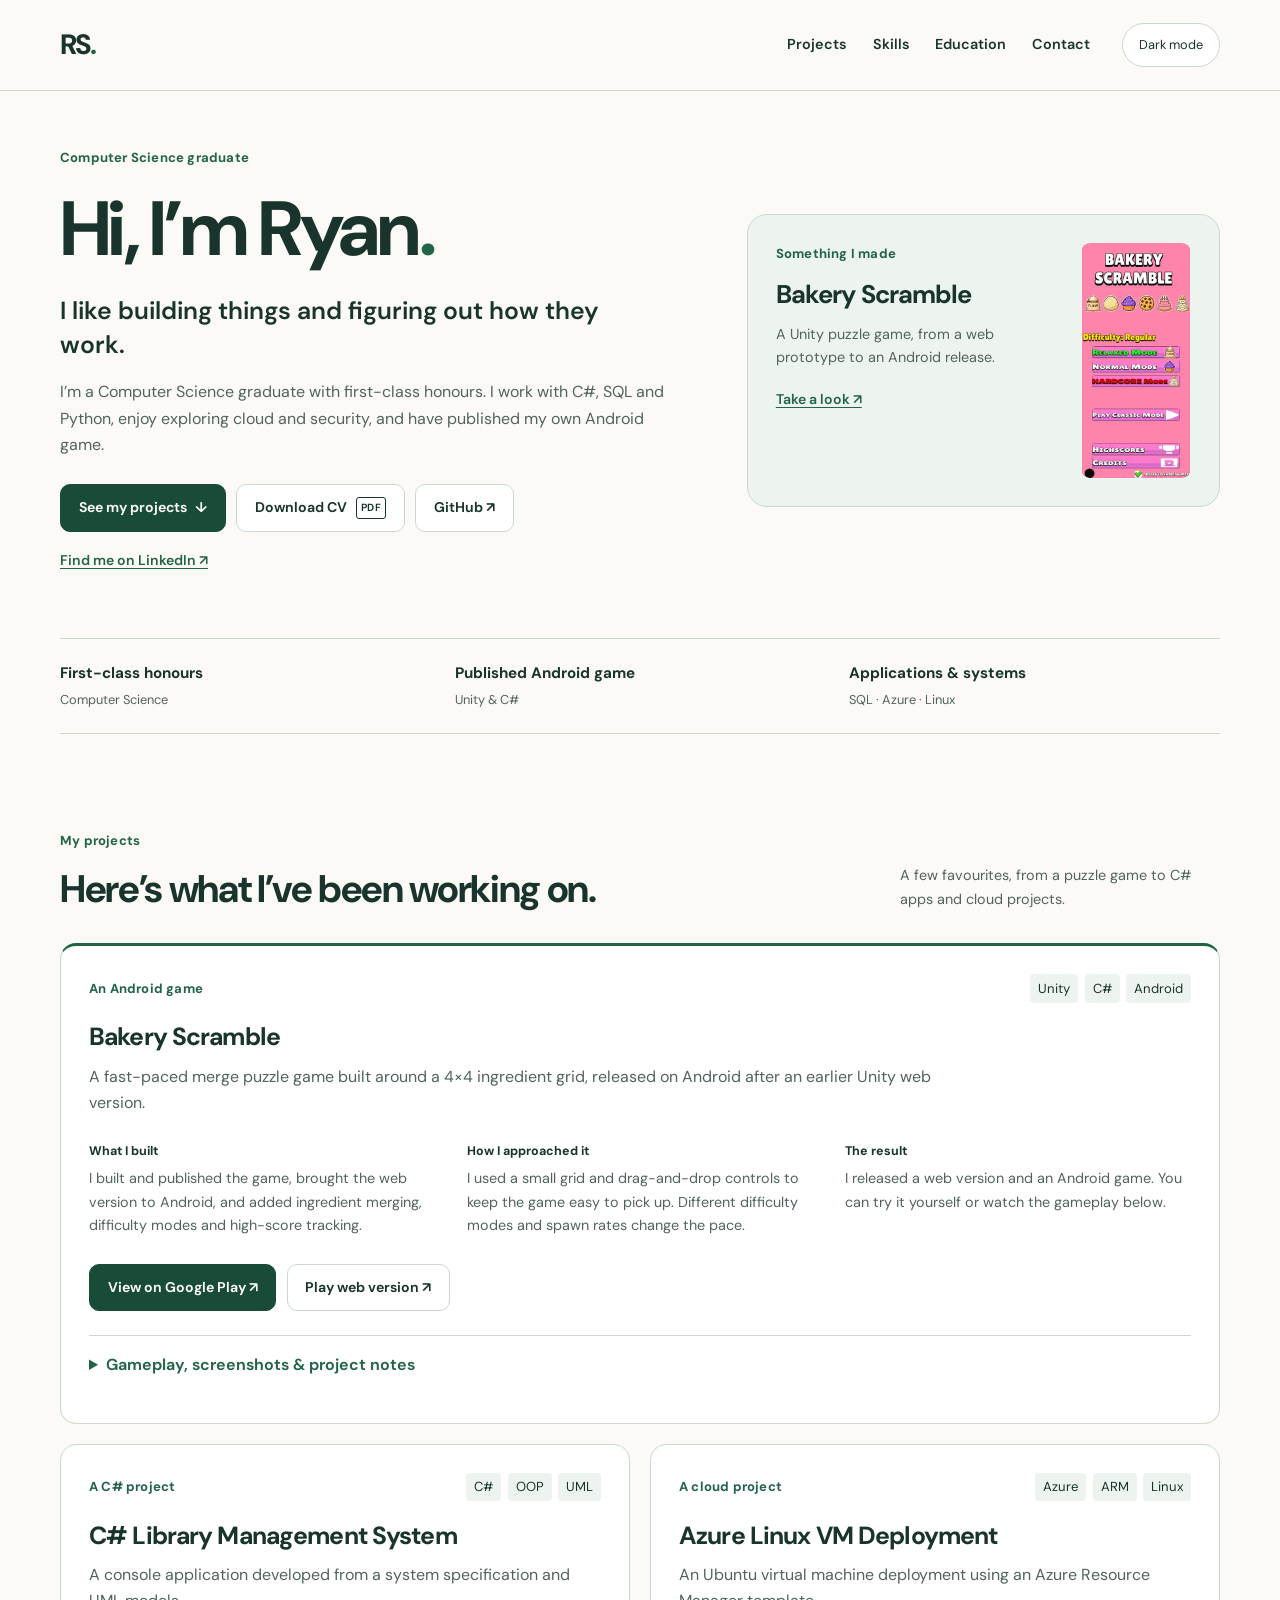
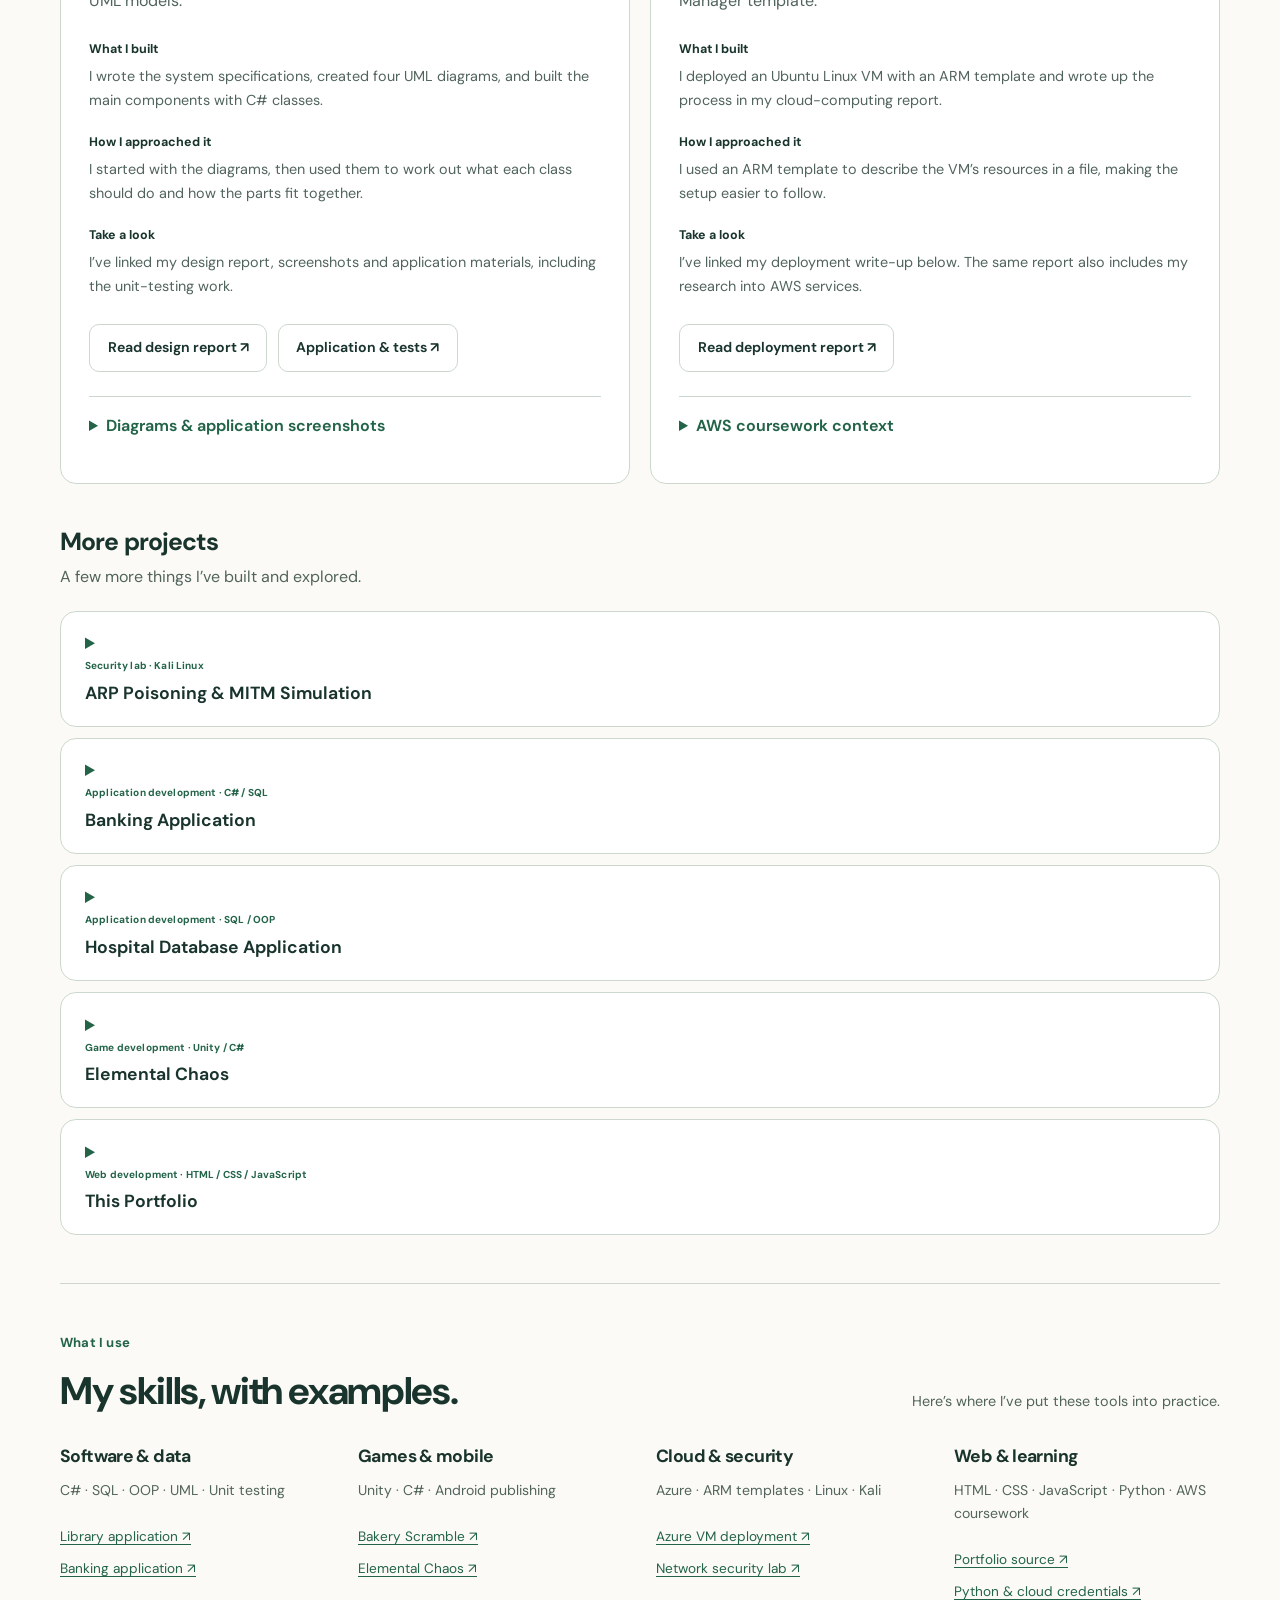
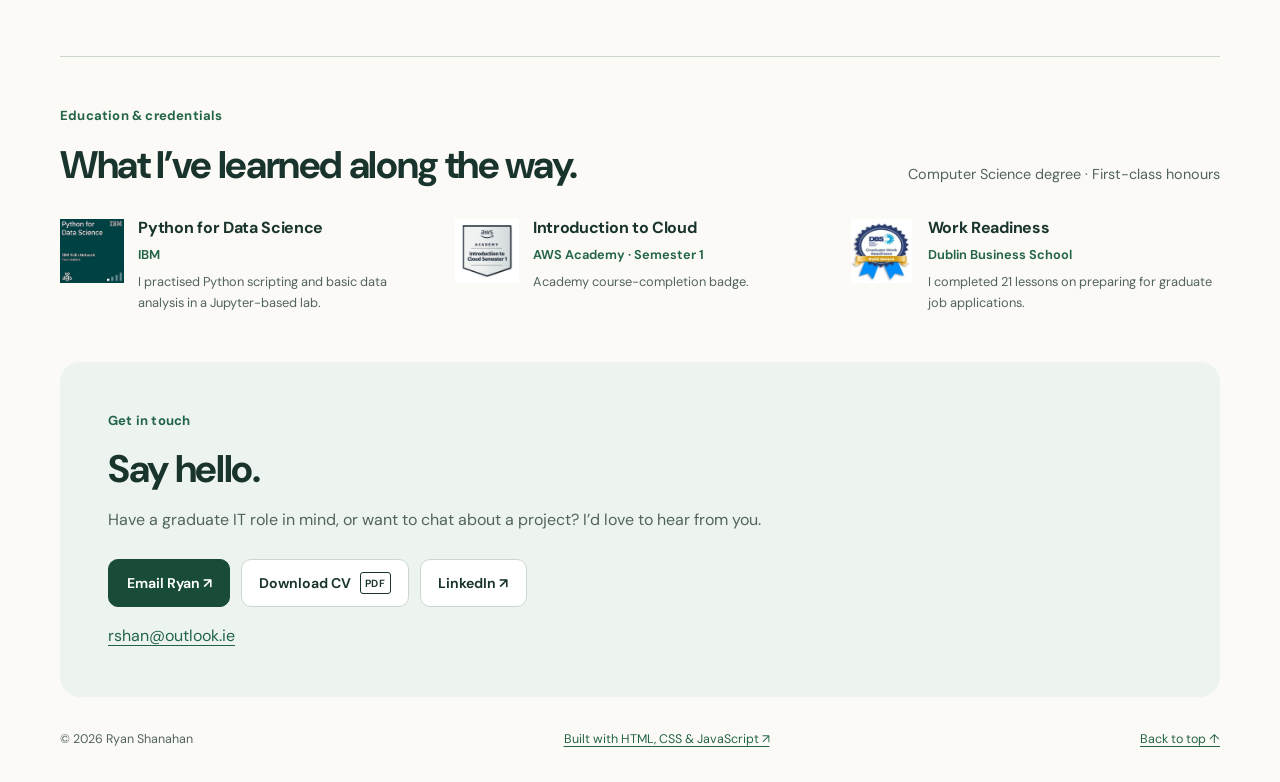
==== commit 9fb1c53b: "Simplify portfolio copy and source styling with DM Sans" ====
--- a/index.html
+++ b/index.html
@@ -1,138 +1,797 @@
 <!doctype html>
 <html lang="en">
-<head>
-  <meta charset="utf-8">
-  <meta name="viewport" content="width=device-width, initial-scale=1">
-  <meta name="description" content="Ryan Shanahan, first-class honours Computer Science graduate. Explore C# applications, a published Android game, and cloud and security projects.">
-  <meta name="color-scheme" content="light dark">
-  <meta property="og:type" content="website">
-  <meta property="og:title" content="Ryan Shanahan | Computer Science Graduate">
-  <meta property="og:description" content="C#, SQL and Unity projects, cloud coursework, and a published Android game. View my work and CV.">
-  <meta property="og:url" content="https://rshanportfolio.netlify.app/">
-  <meta property="og:image" content="https://rshanportfolio.netlify.app/assets/social-card.png">
-  <meta property="og:image:alt" content="Ryan Shanahan — Computer Science Graduate — C#, SQL, Unity, Cloud">
-  <meta name="twitter:card" content="summary_large_image">
-  <link rel="canonical" href="https://rshanportfolio.netlify.app/">
-  <link rel="icon" href="assets/favicon.png" type="image/png">
-  <link rel="stylesheet" href="style.css">
-  <script src="script.js" defer></script>
-  <title>Ryan Shanahan | Computer Science Graduate</title>
-</head>
-<body>
-  <a class="skip-link" href="#main">Skip to content</a>
-  <header class="site-header">
-    <div class="nav-shell">
-      <a class="wordmark" href="#about" aria-label="Ryan Shanahan, home">RS<span aria-hidden="true">.</span></a>
-      <nav aria-label="Main navigation"><ul>
-        <li><a href="#projects">Projects</a></li><li><a href="#skills">Skills</a></li>
-        <li><a href="#education">Education</a></li><li><a href="#contact">Contact</a></li>
-      </ul></nav>
-      <button id="theme-toggle" class="theme-toggle" type="button" aria-pressed="false" hidden>Dark mode</button>
-    </div>
-  </header>
-  <main id="main" tabindex="-1">
-    <section id="about" class="hero section">
-      <div class="hero-copy">
-        <p class="eyebrow">Computer Science Graduate</p>
-        <h1>Ryan Shanahan<span class="accent">.</span></h1>
-        <p class="hero-title">Software, systems &amp; a curiosity for how things work.</p>
-        <p class="intro">First-class honours graduate with hands-on C#, SQL and Python experience. I build applications, explore cloud and security, and have published my own Android game.</p>
-        <div class="actions"><a class="button primary" href="#projects">Explore my work <span aria-hidden="true">↓</span></a><a class="button" href="documents/Ryan-Shanahan-CV.pdf" download="Ryan-Shanahan-CV.pdf">Download CV <span class="format">PDF</span></a><a class="button" href="https://github.com/RyanShanahan-IT">GitHub ↗</a></div>
-        <a class="text-link" href="https://www.linkedin.com/in/ryan-shanahan-IT/">Connect on LinkedIn ↗</a>
+  <head>
+    <meta charset="utf-8" />
+    <meta name="viewport" content="width=device-width, initial-scale=1" />
+    <meta
+      name="description"
+      content="Ryan Shanahan, first-class honours Computer Science graduate. Explore C# applications, a published Android game, and cloud and security projects."
+    />
+    <meta name="color-scheme" content="light dark" />
+    <meta property="og:type" content="website" />
+    <meta property="og:title" content="Ryan Shanahan | Computer Science Graduate" />
+    <meta
+      property="og:description"
+      content="C#, SQL and Unity projects, cloud coursework, and a published Android game. View my work and CV."
+    />
+    <meta property="og:url" content="https://rshanportfolio.netlify.app/" />
+    <meta property="og:image" content="https://rshanportfolio.netlify.app/assets/social-card.png" />
+    <meta
+      property="og:image:alt"
+      content="Ryan Shanahan — Computer Science Graduate — C#, SQL, Unity, Cloud"
+    />
+    <meta name="twitter:card" content="summary_large_image" />
+    <link rel="canonical" href="https://rshanportfolio.netlify.app/" />
+    <link rel="icon" href="assets/favicon.png" type="image/png" />
+    <link rel="preload" href="assets/fonts/dm-sans.ttf" as="font" type="font/ttf" crossorigin />
+    <link rel="stylesheet" href="style.css" />
+    <script src="script.js" defer></script>
+    <title>Ryan Shanahan | Computer Science Graduate</title>
+  </head>
+  <body>
+    <a class="skip-link" href="#main">Skip to content</a>
+    <header class="site-header">
+      <div class="nav-shell">
+        <a class="wordmark" href="#about" aria-label="Ryan Shanahan, home"
+          >RS<span aria-hidden="true">.</span></a
+        >
+        <nav aria-label="Main navigation">
+          <ul>
+            <li><a href="#projects">Projects</a></li>
+            <li><a href="#skills">Skills</a></li>
+            <li><a href="#education">Education</a></li>
+            <li><a href="#contact">Contact</a></li>
+          </ul>
+        </nav>
+        <button id="theme-toggle" class="theme-toggle" type="button" aria-pressed="false" hidden>
+          Dark mode
+        </button>
       </div>
-      <aside class="hero-proof" aria-label="Featured achievement">
-        <div><p class="eyebrow">Built &amp; published</p><h2>Bakery Scramble</h2><p>A Unity puzzle game, from a web prototype to an Android release.</p><a class="text-link" href="#bakery">Explore the project ↗</a></div>
-        <a class="image-link hero-game" href="images/bakery%20sc/sc1.png" aria-label="Open image: Bakery Scramble title screen with its play controls"><img src="assets/sc1.webp" alt="Bakery Scramble title screen with its play controls" width="330" height="720" loading="eager" decoding="async"></a>
-      </aside>
-      <ul class="proof-strip" aria-label="Highlights"><li><strong>First-class honours</strong><span>Computer Science</span></li><li><strong>Published Android game</strong><span>Unity &amp; C#</span></li><li><strong>Applications &amp; systems</strong><span>SQL · Azure · Linux</span></li></ul>
-    </section>
+    </header>
+    <main id="main" tabindex="-1">
+      <section id="about" class="hero section">
+        <div class="hero-copy">
+          <p class="eyebrow">Computer Science graduate</p>
+          <h1>Hi, I’m Ryan<span class="accent">.</span></h1>
+          <p class="hero-title">I like building things and figuring out how they work.</p>
+          <p class="intro">
+            I’m a Computer Science graduate with first-class honours. I work with C#, SQL and
+            Python, enjoy exploring cloud and security, and have published my own Android game.
+          </p>
+          <div class="actions">
+            <a class="button primary" href="#projects"
+              >See my projects <span aria-hidden="true">↓</span></a
+            ><a class="button" href="documents/Ryan-Shanahan-CV.pdf" download="Ryan-Shanahan-CV.pdf"
+              >Download CV <span class="format">PDF</span></a
+            ><a class="button" href="https://github.com/RyanShanahan-IT">GitHub ↗</a>
+          </div>
+          <a class="text-link" href="https://www.linkedin.com/in/ryan-shanahan-IT/"
+            >Find me on LinkedIn ↗</a
+          >
+        </div>
+        <aside class="featured-preview" aria-label="Featured achievement">
+          <div>
+            <p class="eyebrow">Something I made</p>
+            <h2>Bakery Scramble</h2>
+            <p>A Unity puzzle game, from a web prototype to an Android release.</p>
+            <a class="text-link" href="#bakery">Take a look ↗</a>
+          </div>
+          <a
+            class="image-link hero-game"
+            href="images/bakery%20sc/sc1.png"
+            aria-label="Open image: Bakery Scramble title screen with its play controls"
+            ><img
+              src="assets/sc1.webp"
+              alt="Bakery Scramble title screen with its play controls"
+              width="330"
+              height="720"
+              loading="eager"
+              decoding="async"
+          /></a>
+        </aside>
+        <ul class="highlights" aria-label="Highlights">
+          <li><strong>First-class honours</strong><span>Computer Science</span></li>
+          <li><strong>Published Android game</strong><span>Unity &amp; C#</span></li>
+          <li><strong>Applications &amp; systems</strong><span>SQL · Azure · Linux</span></li>
+        </ul>
+      </section>
 
-    <section id="projects" class="section">
-      <div class="section-heading"><div><p class="eyebrow">Selected work</p><h2>From ideas to working projects.</h2></div><p>Three projects showing how I approach software, design and infrastructure.</p></div>
-      <span id="games" class="anchor-alias" aria-hidden="true"></span>
-      <article id="bakery" class="project featured">
-        <div class="project-heading"><span class="project-number">01 / Published game</span><ul class="tags" aria-label="Technologies"><li>Unity</li><li>C#</li><li>Android</li></ul></div>
-        <h3>Bakery Scramble</h3><p class="project-intro">A fast-paced merge puzzle game built around a 4×4 ingredient grid, released on Android after an earlier Unity web version.</p>
-        <dl class="case-facts"><div><dt>My contribution</dt><dd>Built and published the game, adapting the web version for Android and implementing ingredient merging, difficulty modes and high-score tracking.</dd></div><div><dt>Design focus</dt><dd>A small grid and drag-and-drop interaction keep the core loop focused. Difficulty modes and adjustable spawn rates vary the pace.</dd></div><div><dt>Outcome</dt><dd>A playable web version and a published Android release. The demo and screenshots show the gameplay and score screens.</dd></div></dl>
-        <div class="actions"><a class="button primary" href="https://play.google.com/store/apps/details?id=com.freelabgames.bakeryscramble">View on Google Play ↗</a><a class="button" href="https://play.unity.com/en/games/88e7d3a2-34e9-4edf-8dee-ee922961ff5f/bakery-scramble-v23">Play web version ↗</a></div>
-        <details><summary>Gameplay, screenshots &amp; project notes</summary><div class="detail-body">
-          <div class="media-grid"><figure class="demo"><video controls preload="none" playsinline poster="assets/sc2.webp" width="960" height="540" aria-label="Bakery Scramble gameplay demonstration"><source src="images/vids/bakeryScramble.mp4" type="video/mp4"><a href="images/vids/bakeryScramble.mp4">Download Bakery Scramble gameplay demonstration</a></video><figcaption>Bakery Scramble gameplay demonstration. Use the player controls to play or enter fullscreen.</figcaption></figure><div class="gallery phone-gallery"><a class="image-link " href="images/bakery%20sc/sc2.png" aria-label="Open image: Bakery Scramble ingredient grid during a game"><img src="assets/sc2.webp" alt="Bakery Scramble ingredient grid during a game" width="325" height="720" loading="lazy" decoding="async"></a><a class="image-link " href="images/bakery%20sc/sc3.png" aria-label="Open image: Bakery Scramble high-score screen"><img src="assets/sc3.webp" alt="Bakery Scramble high-score screen" width="331" height="720" loading="lazy" decoding="async"></a></div></div>
-          <p>The published feature set includes multiple difficulty modes, adjustable spawn timing and high-score tracking. The Android game is free, with no ads or in-app purchases.</p>
-          <p><a href="https://github.com/RyanShanahan-IT/BakeryScramble">Project repository on GitHub ↗</a> <span class="muted">(currently a project overview)</span></p>
-        </div></details>
-      </article>
+      <section id="projects" class="section">
+        <div class="section-heading">
+          <div>
+            <p class="eyebrow">My projects</p>
+            <h2>Here’s what I’ve been working on.</h2>
+          </div>
+          <p>A few favourites, from a puzzle game to C# apps and cloud projects.</p>
+        </div>
+        <span id="games" class="anchor-alias" aria-hidden="true"></span>
+        <article id="bakery" class="project featured">
+          <div class="project-heading">
+            <span class="project-label">An Android game</span>
+            <ul class="tags" aria-label="Technologies">
+              <li>Unity</li>
+              <li>C#</li>
+              <li>Android</li>
+            </ul>
+          </div>
+          <h3>Bakery Scramble</h3>
+          <p class="project-intro">
+            A fast-paced merge puzzle game built around a 4×4 ingredient grid, released on Android
+            after an earlier Unity web version.
+          </p>
+          <dl class="project-notes">
+            <div>
+              <dt>What I built</dt>
+              <dd>
+                I built and published the game, brought the web version to Android, and added
+                ingredient merging, difficulty modes and high-score tracking.
+              </dd>
+            </div>
+            <div>
+              <dt>How I approached it</dt>
+              <dd>
+                I used a small grid and drag-and-drop controls to keep the game easy to pick up.
+                Different difficulty modes and spawn rates change the pace.
+              </dd>
+            </div>
+            <div>
+              <dt>The result</dt>
+              <dd>
+                I released a web version and an Android game. You can try it yourself or watch the
+                gameplay below.
+              </dd>
+            </div>
+          </dl>
+          <div class="actions">
+            <a
+              class="button primary"
+              href="https://play.google.com/store/apps/details?id=com.freelabgames.bakeryscramble"
+              >View on Google Play ↗</a
+            ><a
+              class="button"
+              href="https://play.unity.com/en/games/88e7d3a2-34e9-4edf-8dee-ee922961ff5f/bakery-scramble-v23"
+              >Play web version ↗</a
+            >
+          </div>
+          <details>
+            <summary>Gameplay, screenshots &amp; project notes</summary>
+            <div class="detail-body">
+              <div class="media-grid">
+                <figure class="demo">
+                  <video
+                    controls
+                    preload="none"
+                    playsinline
+                    poster="assets/sc2.webp"
+                    width="960"
+                    height="540"
+                    aria-label="Bakery Scramble gameplay demonstration"
+                  >
+                    <source src="images/vids/bakeryScramble.mp4" type="video/mp4" />
+                    <a href="images/vids/bakeryScramble.mp4"
+                      >Download Bakery Scramble gameplay demonstration</a
+                    >
+                  </video>
+                  <figcaption>
+                    Bakery Scramble gameplay demonstration. Use the player controls to play or enter
+                    fullscreen.
+                  </figcaption>
+                </figure>
+                <div class="gallery phone-gallery">
+                  <a
+                    class="image-link"
+                    href="images/bakery%20sc/sc2.png"
+                    aria-label="Open image: Bakery Scramble ingredient grid during a game"
+                    ><img
+                      src="assets/sc2.webp"
+                      alt="Bakery Scramble ingredient grid during a game"
+                      width="325"
+                      height="720"
+                      loading="lazy"
+                      decoding="async" /></a
+                  ><a
+                    class="image-link"
+                    href="images/bakery%20sc/sc3.png"
+                    aria-label="Open image: Bakery Scramble high-score screen"
+                    ><img
+                      src="assets/sc3.webp"
+                      alt="Bakery Scramble high-score screen"
+                      width="331"
+                      height="720"
+                      loading="lazy"
+                      decoding="async"
+                  /></a>
+                </div>
+              </div>
+              <p>
+                The published feature set includes multiple difficulty modes, adjustable spawn
+                timing and high-score tracking. The Android game is free, with no ads or in-app
+                purchases.
+              </p>
+              <p>
+                <a href="https://github.com/RyanShanahan-IT/BakeryScramble"
+                  >Project repository on GitHub ↗</a
+                >
+                <span class="muted">(currently a project overview)</span>
+              </p>
+            </div>
+          </details>
+        </article>
 
-      <div class="project-grid">
-        <article id="library" class="project">
-          <div class="project-heading"><span class="project-number">02 / Software design</span><ul class="tags" aria-label="Technologies"><li>C#</li><li>OOP</li><li>UML</li></ul></div>
-          <h3>C# Library Management System</h3><p class="project-intro">A console application developed from a system specification and UML models.</p>
-          <dl class="case-facts"><div><dt>My contribution</dt><dd>Designed the system specifications and four UML diagrams, then implemented key components using C# classes.</dd></div><div><dt>Design focus</dt><dd>Modelled the system before implementation, connecting class responsibilities and interactions to the application workflows.</dd></div><div><dt>Evidence</dt><dd>Design report, add-book demonstration, and application and unit-testing materials.</dd></div></dl>
-          <div class="actions"><a class="button" href="https://docs.google.com/document/d/1CrWRBDeM1o0LlAgRbDm4HVZWyLF-Ae-G/view">Read design report ↗</a><a class="button" href="https://drive.google.com/drive/folders/192EqyWWps5vqb6vp2ASNWueMv9LDrAWW?usp=drive_link">Application &amp; tests ↗</a></div>
-          <details><summary>Diagrams &amp; application screenshots</summary><div class="detail-body gallery"><a class="image-link " href="images/RS_LibrarySequenceDiagram.drawio.png" aria-label="Open image: Sequence diagram for the library application"><img src="assets/rs_librarysequencediagram.drawio.webp" alt="Sequence diagram for the library application" width="312" height="720" loading="lazy" decoding="async"></a><a class="image-link " href="images/part2AddBook.png" aria-label="Open image: Library console showing the add-book workflow"><img src="assets/part2addbook.webp" alt="Library console showing the add-book workflow" width="960" height="501" loading="lazy" decoding="async"></a><a class="image-link " href="images/complete.png" aria-label="Open image: Library application confirming a book was added"><img src="assets/complete.webp" alt="Library application confirming a book was added" width="960" height="263" loading="lazy" decoding="async"></a></div></details>
-        </article>
-        <article id="azure" class="project">
-          <div class="project-heading"><span class="project-number">03 / Cloud infrastructure</span><ul class="tags" aria-label="Technologies"><li>Azure</li><li>ARM</li><li>Linux</li></ul></div>
-          <h3>Azure Linux VM Deployment</h3><p class="project-intro">An Ubuntu virtual machine deployment using an Azure Resource Manager template.</p>
-          <dl class="case-facts"><div><dt>My contribution</dt><dd>Deployed an Ubuntu Linux VM using an ARM template and documented the work in a cloud-computing report.</dd></div><div><dt>Design focus</dt><dd>Used a declarative resource template to describe the deployment rather than relying only on manual configuration.</dd></div><div><dt>Evidence</dt><dd>Deployment documentation in the combined cloud report. The report also includes a separate discussion of AWS services.</dd></div></dl>
-          <div class="actions"><a class="button" href="https://docs.google.com/document/d/13OdSA5X5_Vlr0SJD8zyjTg3yAkKkoJTp/view">Read deployment report ↗</a></div>
-          <details><summary>AWS coursework context</summary><div class="detail-body"><p>The same report explores AWS cloud services. This is separate from the practical VM deployment, which uses Microsoft Azure.</p></div></details>
-        </article>
-      </div>
+        <div class="project-grid">
+          <article id="library" class="project">
+            <div class="project-heading">
+              <span class="project-label">A C# project</span>
+              <ul class="tags" aria-label="Technologies">
+                <li>C#</li>
+                <li>OOP</li>
+                <li>UML</li>
+              </ul>
+            </div>
+            <h3>C# Library Management System</h3>
+            <p class="project-intro">
+              A console application developed from a system specification and UML models.
+            </p>
+            <dl class="project-notes">
+              <div>
+                <dt>What I built</dt>
+                <dd>
+                  I wrote the system specifications, created four UML diagrams, and built the main
+                  components with C# classes.
+                </dd>
+              </div>
+              <div>
+                <dt>How I approached it</dt>
+                <dd>
+                  I started with the diagrams, then used them to work out what each class should do
+                  and how the parts fit together.
+                </dd>
+              </div>
+              <div>
+                <dt>Take a look</dt>
+                <dd>
+                  I’ve linked my design report, screenshots and application materials, including the
+                  unit-testing work.
+                </dd>
+              </div>
+            </dl>
+            <div class="actions">
+              <a
+                class="button"
+                href="https://docs.google.com/document/d/1CrWRBDeM1o0LlAgRbDm4HVZWyLF-Ae-G/view"
+                >Read design report ↗</a
+              ><a
+                class="button"
+                href="https://drive.google.com/drive/folders/192EqyWWps5vqb6vp2ASNWueMv9LDrAWW?usp=drive_link"
+                >Application &amp; tests ↗</a
+              >
+            </div>
+            <details>
+              <summary>Diagrams &amp; application screenshots</summary>
+              <div class="detail-body gallery">
+                <a
+                  class="image-link"
+                  href="images/RS_LibrarySequenceDiagram.drawio.png"
+                  aria-label="Open image: Sequence diagram for the library application"
+                  ><img
+                    src="assets/rs_librarysequencediagram.drawio.webp"
+                    alt="Sequence diagram for the library application"
+                    width="312"
+                    height="720"
+                    loading="lazy"
+                    decoding="async" /></a
+                ><a
+                  class="image-link"
+                  href="images/part2AddBook.png"
+                  aria-label="Open image: Library console showing the add-book workflow"
+                  ><img
+                    src="assets/part2addbook.webp"
+                    alt="Library console showing the add-book workflow"
+                    width="960"
+                    height="501"
+                    loading="lazy"
+                    decoding="async" /></a
+                ><a
+                  class="image-link"
+                  href="images/complete.png"
+                  aria-label="Open image: Library application confirming a book was added"
+                  ><img
+                    src="assets/complete.webp"
+                    alt="Library application confirming a book was added"
+                    width="960"
+                    height="263"
+                    loading="lazy"
+                    decoding="async"
+                /></a>
+              </div>
+            </details>
+          </article>
+          <article id="azure" class="project">
+            <div class="project-heading">
+              <span class="project-label">A cloud project</span>
+              <ul class="tags" aria-label="Technologies">
+                <li>Azure</li>
+                <li>ARM</li>
+                <li>Linux</li>
+              </ul>
+            </div>
+            <h3>Azure Linux VM Deployment</h3>
+            <p class="project-intro">
+              An Ubuntu virtual machine deployment using an Azure Resource Manager template.
+            </p>
+            <dl class="project-notes">
+              <div>
+                <dt>What I built</dt>
+                <dd>
+                  I deployed an Ubuntu Linux VM with an ARM template and wrote up the process in my
+                  cloud-computing report.
+                </dd>
+              </div>
+              <div>
+                <dt>How I approached it</dt>
+                <dd>
+                  I used an ARM template to describe the VM’s resources in a file, making the setup
+                  easier to follow.
+                </dd>
+              </div>
+              <div>
+                <dt>Take a look</dt>
+                <dd>
+                  I’ve linked my deployment write-up below. The same report also includes my
+                  research into AWS services.
+                </dd>
+              </div>
+            </dl>
+            <div class="actions">
+              <a
+                class="button"
+                href="https://docs.google.com/document/d/13OdSA5X5_Vlr0SJD8zyjTg3yAkKkoJTp/view"
+                >Read deployment report ↗</a
+              >
+            </div>
+            <details>
+              <summary>AWS coursework context</summary>
+              <div class="detail-body">
+                <p>
+                  I also explored AWS services in this report. My practical VM deployment uses
+                  Microsoft Azure.
+                </p>
+              </div>
+            </details>
+          </article>
+        </div>
 
-      <div class="subheading"><h3>More projects</h3><p>Further work in application development and security.</p></div>
-      <div class="more-projects">
-        <details id="security" class="project"><summary><span><span class="project-number">Security lab · Kali Linux</span>ARP Poisoning &amp; MITM Simulation</span></summary><div class="detail-body">
-          <p>Built an educational simulation demonstrating how ARP poisoning can intercept traffic between communicating devices.</p>
-          <dl class="case-facts"><div><dt>Setup &amp; observation</dt><dd>The demonstration uses Kali Linux to illustrate traffic interception through an ARP-poisoning scenario.</dd></div><div><dt>Defensive context</dt><dd>When reviewing this scenario, compare address mappings and look for unexpected changes. Discuss protections such as encrypted connections and switch-level ARP inspection where supported.</dd></div><div><dt>Evidence</dt><dd>The linked report and recording document the simulation; the defensive context above describes considerations, not verified controls deployed in this lab.</dd></div></dl>
-          <figure class="demo"><video controls preload="none" playsinline poster="assets/security-poster.png" width="960" height="540" aria-label="Kali Linux MITM lab demonstration"><source src="images/vids/MITM%20attack%20example.mp4" type="video/mp4"><a href="images/vids/MITM%20attack%20example.mp4">Download Kali Linux MITM lab demonstration</a></video><figcaption>Kali Linux MITM lab demonstration. Use the player controls to play or enter fullscreen.</figcaption></figure>
-          <a class="button" href="https://docs.google.com/document/d/1-kBxyGiBm7FNn7AsketpMAXYajm9sx9W/view">Read lab report ↗</a>
-        </div></details>
-        <details id="banking" class="project"><summary><span><span class="project-number">Application development · C# / SQL</span>Banking Application</span></summary><div class="detail-body">
-          <p>Built a database-backed application with credential validation and workflows for viewing, updating and creating account records.</p>
-          <p>The focus is application logic and database interaction. This coursework demonstration is not presented as a production banking system.</p>
-          <div class="gallery"><a class="image-link " href="images/RS_bank_classDiagram.jpg" aria-label="Open image: Class diagram for the banking application"><img src="assets/rs_bank_classdiagram.webp" alt="Class diagram for the banking application" width="691" height="641" loading="lazy" decoding="async"></a></div><figure class="demo"><video controls preload="none" playsinline poster="assets/rs_bank_classdiagram.webp" width="960" height="540" aria-label="Banking application walkthrough"><source src="images/vids/Rs_bank_vid.mp4" type="video/mp4"><a href="images/vids/Rs_bank_vid.mp4">Download Banking application walkthrough</a></video><figcaption>Banking application walkthrough. Use the player controls to play or enter fullscreen.</figcaption></figure>
-          <div class="actions"><a class="button" href="https://github.com/RyanShanahan-IT/DBS_Bank04">GitHub project archive ↗</a><a class="button" href="https://drive.google.com/file/d/18BvYAcTPj_6wxAT3U1qlcx9wBW3QvuyL/view">View project download ↗</a></div>
-        </div></details>
-        <details id="hospital" class="project"><summary><span><span class="project-number">Application development · SQL / OOP</span>Hospital Database Application</span></summary><div class="detail-body">
-          <p>Built a form-based application for selecting user types, validating entries and adding or viewing records. Separate classes represent the different user types, including nurses, doctors and patients.</p>
-          <p>The demonstrated workflow requires a user type before adding information and displays validation messages when needed.</p>
-          <div class="gallery"><a class="image-link " href="images/HospitalPics/HospitalForm.png" aria-label="Open image: Hospital application form with user type selection"><img src="assets/hospitalform.webp" alt="Hospital application form with user type selection" width="918" height="720" loading="lazy" decoding="async"></a><a class="image-link " href="images/HospitalPics/Class_Diagram_Hospital_Management_System.drawio.png" aria-label="Open image: Hospital application class diagram"><img src="assets/class_diagram_hospital_management_system.drawio.webp" alt="Hospital application class diagram" width="771" height="599" loading="lazy" decoding="async"></a><a class="image-link " href="images/HospitalPics/Use_Case_Diagram_Hospital_Management_System.drawio.png" aria-label="Open image: Hospital application use-case diagram"><img src="assets/use_case_diagram_hospital_management_system.drawio.webp" alt="Hospital application use-case diagram" width="671" height="720" loading="lazy" decoding="async"></a></div><figure class="demo"><video controls preload="none" playsinline poster="assets/hospitalform.webp" width="960" height="540" aria-label="Hospital application walkthrough"><source src="images/vids/HospitalAppDemo.mp4" type="video/mp4"><a href="images/vids/HospitalAppDemo.mp4">Download Hospital application walkthrough</a></video><figcaption>Hospital application walkthrough. Use the player controls to play or enter fullscreen.</figcaption></figure>
-          <a class="button" href="https://drive.google.com/drive/folders/1E7iSQW4hebZLaP36_u123iWnAzx7hY4C?usp=sharing">View application materials ↗</a>
-        </div></details>
-        <details id="elemental" class="project"><summary><span><span class="project-number">Game development · Unity / C#</span>Elemental Chaos</span></summary><div class="detail-body">
-          <p>Developed a digital board game in Unity to extend my C# skills through visual, interactive programming.</p><p>The project connects game logic with a board interface and menu flow. The recording and report provide a walkthrough of the result.</p>
-          <div class="gallery"><a class="image-link " href="images/maingame.png" aria-label="Open image: Elemental Chaos board and game controls"><img src="assets/maingame.webp" alt="Elemental Chaos board and game controls" width="960" height="543" loading="lazy" decoding="async"></a><a class="image-link " href="images/menugame.png" aria-label="Open image: Elemental Chaos main menu"><img src="assets/menugame.webp" alt="Elemental Chaos main menu" width="960" height="541" loading="lazy" decoding="async"></a></div><figure class="demo"><video controls preload="none" playsinline poster="assets/maingame.webp" width="960" height="540" aria-label="Elemental Chaos gameplay demonstration"><source src="images/vids/Game_Demo.mp4" type="video/mp4"><a href="images/vids/Game_Demo.mp4">Download Elemental Chaos gameplay demonstration</a></video><figcaption>Elemental Chaos gameplay demonstration. Use the player controls to play or enter fullscreen.</figcaption></figure>
-          <div class="actions"><a class="button" href="https://drive.google.com/file/d/1gTJEC78zhB-0oXb33lOltBznndBIvtLm/view">Download project ↗</a><a class="button" href="https://docs.google.com/document/d/11mDfnbSkk1BSm2TRAhEslSP_R_P54tQe/view">Read project report ↗</a></div>
-        </div></details>
-        <details id="portfolio" class="project"><summary><span><span class="project-number">Web development · HTML / CSS / JavaScript</span>This Portfolio</span></summary><div class="detail-body"><p>A static portfolio with responsive layouts, keyboard-accessible navigation, a persistent colour theme and media that loads on demand.</p><p>Built with semantic HTML and CSS, with a small JavaScript enhancement for theme selection. The core content and navigation work without JavaScript.</p><a class="button" href="https://github.com/RyanShanahan-IT/RSportfolio">View portfolio source ↗</a></div></details>
-      </div>
-    </section>
+        <div class="subheading">
+          <h3>More projects</h3>
+          <p>A few more things I’ve built and explored.</p>
+        </div>
+        <div class="more-projects">
+          <details id="security" class="project">
+            <summary>
+              <span
+                ><span class="project-label">Security lab · Kali Linux</span>ARP Poisoning &amp;
+                MITM Simulation</span
+              >
+            </summary>
+            <div class="detail-body">
+              <p>
+                I put together a lab simulation to explore how ARP poisoning can intercept traffic
+                between devices.
+              </p>
+              <dl class="project-notes">
+                <div>
+                  <dt>Setup &amp; observation</dt>
+                  <dd>
+                    I used Kali Linux to demonstrate traffic interception in an ARP-poisoning
+                    scenario.
+                  </dd>
+                </div>
+                <div>
+                  <dt>Defensive context</dt>
+                  <dd>
+                    To explain the defensive side, I’d look at unexpected address-mapping changes
+                    and discuss encrypted connections and switch-level ARP inspection where
+                    supported.
+                  </dd>
+                </div>
+                <div>
+                  <dt>Take a look</dt>
+                  <dd>
+                    My report and recording cover the simulation. The defensive ideas above are
+                    discussion points; I haven’t presented them as controls tested in this lab.
+                  </dd>
+                </div>
+              </dl>
+              <figure class="demo">
+                <video
+                  controls
+                  preload="none"
+                  playsinline
+                  poster="assets/security-poster.png"
+                  width="960"
+                  height="540"
+                  aria-label="Kali Linux MITM lab demonstration"
+                >
+                  <source src="images/vids/MITM%20attack%20example.mp4" type="video/mp4" />
+                  <a href="images/vids/MITM%20attack%20example.mp4"
+                    >Download Kali Linux MITM lab demonstration</a
+                  >
+                </video>
+                <figcaption>
+                  Kali Linux MITM lab demonstration. Use the player controls to play or enter
+                  fullscreen.
+                </figcaption>
+              </figure>
+              <a
+                class="button"
+                href="https://docs.google.com/document/d/1-kBxyGiBm7FNn7AsketpMAXYajm9sx9W/view"
+                >Read lab report ↗</a
+              >
+            </div>
+          </details>
+          <details id="banking" class="project">
+            <summary>
+              <span
+                ><span class="project-label">Application development · C# / SQL</span>Banking
+                Application</span
+              >
+            </summary>
+            <div class="detail-body">
+              <p>
+                I built a database-backed app with credential validation and options to view, update
+                and create account records.
+              </p>
+              <p>
+                I used this coursework project to practise application logic and working with a
+                database.
+              </p>
+              <div class="gallery">
+                <a
+                  class="image-link"
+                  href="images/RS_bank_classDiagram.jpg"
+                  aria-label="Open image: Class diagram for the banking application"
+                  ><img
+                    src="assets/rs_bank_classdiagram.webp"
+                    alt="Class diagram for the banking application"
+                    width="691"
+                    height="641"
+                    loading="lazy"
+                    decoding="async"
+                /></a>
+              </div>
+              <figure class="demo">
+                <video
+                  controls
+                  preload="none"
+                  playsinline
+                  poster="assets/rs_bank_classdiagram.webp"
+                  width="960"
+                  height="540"
+                  aria-label="Banking application walkthrough"
+                >
+                  <source src="images/vids/Rs_bank_vid.mp4" type="video/mp4" />
+                  <a href="images/vids/Rs_bank_vid.mp4">Download Banking application walkthrough</a>
+                </video>
+                <figcaption>
+                  Banking application walkthrough. Use the player controls to play or enter
+                  fullscreen.
+                </figcaption>
+              </figure>
+              <div class="actions">
+                <a class="button" href="https://github.com/RyanShanahan-IT/DBS_Bank04"
+                  >GitHub project archive ↗</a
+                ><a
+                  class="button"
+                  href="https://drive.google.com/file/d/18BvYAcTPj_6wxAT3U1qlcx9wBW3QvuyL/view"
+                  >View project download ↗</a
+                >
+              </div>
+            </div>
+          </details>
+          <details id="hospital" class="project">
+            <summary>
+              <span
+                ><span class="project-label">Application development · SQL / OOP</span>Hospital
+                Database Application</span
+              >
+            </summary>
+            <div class="detail-body">
+              <p>
+                I built a form-based app for selecting user types, checking entries, and adding or
+                viewing records. I used separate classes for nurses, doctors, patients and other
+                user types.
+              </p>
+              <p>
+                I made the form require a user type before adding information, with messages to help
+                users fix missing entries.
+              </p>
+              <div class="gallery">
+                <a
+                  class="image-link"
+                  href="images/HospitalPics/HospitalForm.png"
+                  aria-label="Open image: Hospital application form with user type selection"
+                  ><img
+                    src="assets/hospitalform.webp"
+                    alt="Hospital application form with user type selection"
+                    width="918"
+                    height="720"
+                    loading="lazy"
+                    decoding="async" /></a
+                ><a
+                  class="image-link"
+                  href="images/HospitalPics/Class_Diagram_Hospital_Management_System.drawio.png"
+                  aria-label="Open image: Hospital application class diagram"
+                  ><img
+                    src="assets/class_diagram_hospital_management_system.drawio.webp"
+                    alt="Hospital application class diagram"
+                    width="771"
+                    height="599"
+                    loading="lazy"
+                    decoding="async" /></a
+                ><a
+                  class="image-link"
+                  href="images/HospitalPics/Use_Case_Diagram_Hospital_Management_System.drawio.png"
+                  aria-label="Open image: Hospital application use-case diagram"
+                  ><img
+                    src="assets/use_case_diagram_hospital_management_system.drawio.webp"
+                    alt="Hospital application use-case diagram"
+                    width="671"
+                    height="720"
+                    loading="lazy"
+                    decoding="async"
+                /></a>
+              </div>
+              <figure class="demo">
+                <video
+                  controls
+                  preload="none"
+                  playsinline
+                  poster="assets/hospitalform.webp"
+                  width="960"
+                  height="540"
+                  aria-label="Hospital application walkthrough"
+                >
+                  <source src="images/vids/HospitalAppDemo.mp4" type="video/mp4" />
+                  <a href="images/vids/HospitalAppDemo.mp4"
+                    >Download Hospital application walkthrough</a
+                  >
+                </video>
+                <figcaption>
+                  Hospital application walkthrough. Use the player controls to play or enter
+                  fullscreen.
+                </figcaption>
+              </figure>
+              <a
+                class="button"
+                href="https://drive.google.com/drive/folders/1E7iSQW4hebZLaP36_u123iWnAzx7hY4C?usp=sharing"
+                >View application materials ↗</a
+              >
+            </div>
+          </details>
+          <details id="elemental" class="project">
+            <summary>
+              <span
+                ><span class="project-label">Game development · Unity / C#</span>Elemental
+                Chaos</span
+              >
+            </summary>
+            <div class="detail-body">
+              <p>
+                I made a digital board game in Unity to practise C# through something visual and
+                interactive.
+              </p>
+              <p>
+                I connected the game logic to the board interface and menus. My recording and report
+                walk through the result.
+              </p>
+              <div class="gallery">
+                <a
+                  class="image-link"
+                  href="images/maingame.png"
+                  aria-label="Open image: Elemental Chaos board and game controls"
+                  ><img
+                    src="assets/maingame.webp"
+                    alt="Elemental Chaos board and game controls"
+                    width="960"
+                    height="543"
+                    loading="lazy"
+                    decoding="async" /></a
+                ><a
+                  class="image-link"
+                  href="images/menugame.png"
+                  aria-label="Open image: Elemental Chaos main menu"
+                  ><img
+                    src="assets/menugame.webp"
+                    alt="Elemental Chaos main menu"
+                    width="960"
+                    height="541"
+                    loading="lazy"
+                    decoding="async"
+                /></a>
+              </div>
+              <figure class="demo">
+                <video
+                  controls
+                  preload="none"
+                  playsinline
+                  poster="assets/maingame.webp"
+                  width="960"
+                  height="540"
+                  aria-label="Elemental Chaos gameplay demonstration"
+                >
+                  <source src="images/vids/Game_Demo.mp4" type="video/mp4" />
+                  <a href="images/vids/Game_Demo.mp4"
+                    >Download Elemental Chaos gameplay demonstration</a
+                  >
+                </video>
+                <figcaption>
+                  Elemental Chaos gameplay demonstration. Use the player controls to play or enter
+                  fullscreen.
+                </figcaption>
+              </figure>
+              <div class="actions">
+                <a
+                  class="button"
+                  href="https://drive.google.com/file/d/1gTJEC78zhB-0oXb33lOltBznndBIvtLm/view"
+                  >Download project ↗</a
+                ><a
+                  class="button"
+                  href="https://docs.google.com/document/d/11mDfnbSkk1BSm2TRAhEslSP_R_P54tQe/view"
+                  >Read project report ↗</a
+                >
+              </div>
+            </div>
+          </details>
+          <details id="portfolio" class="project">
+            <summary>
+              <span
+                ><span class="project-label">Web development · HTML / CSS / JavaScript</span>This
+                Portfolio</span
+              >
+            </summary>
+            <div class="detail-body">
+              <p>
+                I use this site to share my projects, with a mobile-friendly layout, keyboard
+                navigation and a choice of light or dark mode.
+              </p>
+              <p>
+                The site uses HTML and CSS, plus a little JavaScript for theme selection. You can
+                still read the content and navigate without JavaScript.
+              </p>
+              <a class="button" href="https://github.com/RyanShanahan-IT/RSportfolio"
+                >View portfolio source ↗</a
+              >
+            </div>
+          </details>
+        </div>
+      </section>
 
-    <section id="skills" class="section skills-section">
-      <div class="section-heading"><div><p class="eyebrow">Skills in practice</p><h2>Tools with work behind them.</h2></div><p>Follow a skill to the project that demonstrates it.</p></div>
-      <div class="skills-grid">
-        <article><h3>Software &amp; data</h3><p>C# · SQL · OOP · UML · Unit testing</p><a href="#library">Library application ↗</a><a href="#banking">Banking application ↗</a></article>
-        <article><h3>Games &amp; mobile</h3><p>Unity · C# · Android publishing</p><a href="#bakery">Bakery Scramble ↗</a><a href="#elemental">Elemental Chaos ↗</a></article>
-        <article><h3>Cloud &amp; security</h3><p>Azure · ARM templates · Linux · Kali</p><a href="#azure">Azure VM deployment ↗</a><a href="#security">Network security lab ↗</a></article>
-        <article><h3>Web &amp; learning</h3><p>HTML · CSS · JavaScript · Python · AWS coursework</p><a href="#portfolio">Portfolio source ↗</a><a href="#education">Python &amp; cloud credentials ↗</a></article>
-      </div>
-    </section>
+      <section id="skills" class="section skills-section">
+        <div class="section-heading">
+          <div>
+            <p class="eyebrow">What I use</p>
+            <h2>My skills, with examples.</h2>
+          </div>
+          <p>Here’s where I’ve put these tools into practice.</p>
+        </div>
+        <div class="skills-grid">
+          <article>
+            <h3>Software &amp; data</h3>
+            <p>C# · SQL · OOP · UML · Unit testing</p>
+            <a href="#library">Library application ↗</a
+            ><a href="#banking">Banking application ↗</a>
+          </article>
+          <article>
+            <h3>Games &amp; mobile</h3>
+            <p>Unity · C# · Android publishing</p>
+            <a href="#bakery">Bakery Scramble ↗</a><a href="#elemental">Elemental Chaos ↗</a>
+          </article>
+          <article>
+            <h3>Cloud &amp; security</h3>
+            <p>Azure · ARM templates · Linux · Kali</p>
+            <a href="#azure">Azure VM deployment ↗</a
+            ><a href="#security">Network security lab ↗</a>
+          </article>
+          <article>
+            <h3>Web &amp; learning</h3>
+            <p>HTML · CSS · JavaScript · Python · AWS coursework</p>
+            <a href="#portfolio">Portfolio source ↗</a
+            ><a href="#education">Python &amp; cloud credentials ↗</a>
+          </article>
+        </div>
+      </section>
 
-    <section id="education" class="section">
-      <span id="badges" class="anchor-alias" aria-hidden="true"></span>
-      <div class="section-heading"><div><p class="eyebrow">Education &amp; credentials</p><h2>A foundation to build on.</h2></div><p>Computer Science degree · First-class honours</p></div>
-      <div class="credentials">
-        <article><a class="image-link " href="images/Badges/python-for-data-science.png" aria-label="Open image: IBM Python for Data Science badge"><img src="assets/python-for-data-science.webp" alt="IBM Python for Data Science badge" width="313" height="313" loading="lazy" decoding="async"></a><div><h3>Python for Data Science</h3><p class="issuer">IBM</p><p>Python scripting and introductory hands-on data analysis in a Jupyter-based lab.</p></div></article>
-        <article><a class="image-link " href="images/Badges/aws-academy-graduate-aws-academy-introduction-to-cloud-semester-1.png" aria-label="Open image: AWS Academy Introduction to Cloud Semester 1 badge"><img src="assets/aws-academy-graduate-aws-academy-introduction-to-cloud-semester-1.webp" alt="AWS Academy Introduction to Cloud Semester 1 badge" width="600" height="600" loading="lazy" decoding="async"></a><div><h3>Introduction to Cloud</h3><p class="issuer">AWS Academy · Semester 1</p><p>Academy course-completion badge.</p></div></article>
-        <article><a class="image-link " href="images/Badges/DBSWorkReadiness.png" aria-label="Open image: Dublin Business School Work Readiness badge"><img src="assets/dbsworkreadiness.webp" alt="Dublin Business School Work Readiness badge" width="144" height="151" loading="lazy" decoding="async"></a><div><h3>Work Readiness</h3><p class="issuer">Dublin Business School</p><p>Completed 21 lessons on preparing for the graduate hiring market.</p></div></article>
-      </div>
-    </section>
+      <section id="education" class="section">
+        <span id="badges" class="anchor-alias" aria-hidden="true"></span>
+        <div class="section-heading">
+          <div>
+            <p class="eyebrow">Education &amp; credentials</p>
+            <h2>What I’ve learned along the way.</h2>
+          </div>
+          <p>Computer Science degree · First-class honours</p>
+        </div>
+        <div class="credentials">
+          <article>
+            <a
+              class="image-link"
+              href="images/Badges/python-for-data-science.png"
+              aria-label="Open image: IBM Python for Data Science badge"
+              ><img
+                src="assets/python-for-data-science.webp"
+                alt="IBM Python for Data Science badge"
+                width="313"
+                height="313"
+                loading="lazy"
+                decoding="async"
+            /></a>
+            <div>
+              <h3>Python for Data Science</h3>
+              <p class="issuer">IBM</p>
+              <p>I practised Python scripting and basic data analysis in a Jupyter-based lab.</p>
+            </div>
+          </article>
+          <article>
+            <a
+              class="image-link"
+              href="images/Badges/aws-academy-graduate-aws-academy-introduction-to-cloud-semester-1.png"
+              aria-label="Open image: AWS Academy Introduction to Cloud Semester 1 badge"
+              ><img
+                src="assets/aws-academy-graduate-aws-academy-introduction-to-cloud-semester-1.webp"
+                alt="AWS Academy Introduction to Cloud Semester 1 badge"
+                width="600"
+                height="600"
+                loading="lazy"
+                decoding="async"
+            /></a>
+            <div>
+              <h3>Introduction to Cloud</h3>
+              <p class="issuer">AWS Academy · Semester 1</p>
+              <p>Academy course-completion badge.</p>
+            </div>
+          </article>
+          <article>
+            <a
+              class="image-link"
+              href="images/Badges/DBSWorkReadiness.png"
+              aria-label="Open image: Dublin Business School Work Readiness badge"
+              ><img
+                src="assets/dbsworkreadiness.webp"
+                alt="Dublin Business School Work Readiness badge"
+                width="144"
+                height="151"
+                loading="lazy"
+                decoding="async"
+            /></a>
+            <div>
+              <h3>Work Readiness</h3>
+              <p class="issuer">Dublin Business School</p>
+              <p>I completed 21 lessons on preparing for graduate job applications.</p>
+            </div>
+          </article>
+        </div>
+      </section>
 
-    <section id="contact" class="section contact-section">
-      <p class="eyebrow">Get in touch</p><h2>Let’s talk about your team.</h2><p>I’m interested in graduate IT opportunities and conversations about software, systems and technology.</p>
-      <div class="actions"><a class="button primary" href="mailto:rshan@outlook.ie">Email Ryan ↗</a><a class="button" href="documents/Ryan-Shanahan-CV.pdf" download="Ryan-Shanahan-CV.pdf">Download CV <span class="format">PDF</span></a><a class="button" href="https://www.linkedin.com/in/ryan-shanahan-IT/">LinkedIn ↗</a></div><a href="mailto:rshan@outlook.ie">rshan@outlook.ie</a>
-    </section>
-  </main>
-  <footer class="section site-footer"><p>© <span id="year">2026</span> Ryan Shanahan</p><a href="https://github.com/RyanShanahan-IT/RSportfolio">Built with HTML, CSS &amp; JavaScript ↗</a><a href="#about">Back to top ↑</a></footer>
-</body>
+      <section id="contact" class="section contact-section">
+        <p class="eyebrow">Get in touch</p>
+        <h2>Say hello.</h2>
+        <p>
+          Have a graduate IT role in mind, or want to chat about a project? I’d love to hear from
+          you.
+        </p>
+        <div class="actions">
+          <a class="button primary" href="mailto:rshan@outlook.ie">Email Ryan ↗</a
+          ><a class="button" href="documents/Ryan-Shanahan-CV.pdf" download="Ryan-Shanahan-CV.pdf"
+            >Download CV <span class="format">PDF</span></a
+          ><a class="button" href="https://www.linkedin.com/in/ryan-shanahan-IT/">LinkedIn ↗</a>
+        </div>
+        <a href="mailto:rshan@outlook.ie">rshan@outlook.ie</a>
+      </section>
+    </main>
+    <footer class="section site-footer">
+      <p>© <span id="year">2026</span> Ryan Shanahan</p>
+      <a href="https://github.com/RyanShanahan-IT/RSportfolio"
+        >Built with HTML, CSS &amp; JavaScript ↗</a
+      ><a href="#about">Back to top ↑</a>
+    </footer>
+  </body>
 </html>
--- a/style.css
+++ b/style.css
@@ -1,813 +1,853 @@
+/* Local font: no requests to a third-party font service. */
+@font-face {
+  font-family: 'DM Sans';
+  src: url('assets/fonts/dm-sans.ttf') format('truetype');
+  font-style: normal;
+  font-weight: 100 1000;
+  font-display: swap;
+}
+
+/* Colours for light and dark themes. */
 :root {
-  color-scheme:light;
-  --page:#f8f9f5;
-  --surface:#fff;
-  --soft:#edf2eb;
-  --ink:#19342c;
-  --muted:#51645b;
-  --accent:#236449;
-  --line:#ccd8cd;
-  --button:#184c37;
-  --on-button:#fff;
-  --focus:#a34b0c;
-}
-
-@media(prefers-color-scheme:dark) {
-  :root:not([data-theme="light"]) {
-    color-scheme:dark;
-    --page:#101b17;
-    --surface:#172720;
-    --soft:#21362b;
-    --ink:#eef4ec;
-    --muted:#b6c8bc;
-    --accent:#a1dbb8;
-    --line:#3c5144;
-    --button:#b6e4c6;
-    --on-button:#112b1d;
-    --focus:#ffd299;
-  }
-}
-
-:root[data-theme="dark"] {
-  color-scheme:dark;
-  --page:#101b17;
-  --surface:#172720;
-  --soft:#21362b;
-  --ink:#eef4ec;
-  --muted:#b6c8bc;
-  --accent:#a1dbb8;
-  --line:#3c5144;
-  --button:#b6e4c6;
-  --on-button:#112b1d;
-  --focus:#ffd299;
-}
-
-*,*::before,*::after {
-  box-sizing:border-box;
+  color-scheme: light;
+  --page: #fcfaf6;
+  --surface: #fff;
+  --soft: #edf4ef;
+  --ink: #19342c;
+  --muted: #51645b;
+  --accent: #236449;
+  --line: #ccd8cd;
+  --button: #184c37;
+  --on-button: #fff;
+  --focus: #a34b0c;
+}
+
+@media (prefers-color-scheme: dark) {
+  :root:not([data-theme='light']) {
+    color-scheme: dark;
+    --page: #101b17;
+    --surface: #172720;
+    --soft: #21362b;
+    --ink: #eef4ec;
+    --muted: #b6c8bc;
+    --accent: #a1dbb8;
+    --line: #3c5144;
+    --button: #b6e4c6;
+    --on-button: #112b1d;
+    --focus: #ffd299;
+  }
+}
+
+:root[data-theme='dark'] {
+  color-scheme: dark;
+  --page: #101b17;
+  --surface: #172720;
+  --soft: #21362b;
+  --ink: #eef4ec;
+  --muted: #b6c8bc;
+  --accent: #a1dbb8;
+  --line: #3c5144;
+  --button: #b6e4c6;
+  --on-button: #112b1d;
+  --focus: #ffd299;
+}
+
+/* Base styles */
+*,
+*::before,
+*::after {
+  box-sizing: border-box;
 }
 
 html {
-  scroll-behavior:smooth;
-  scroll-padding-top:1.5rem;
+  scroll-behavior: smooth;
+  scroll-padding-top: 1.5rem;
 }
 
 body {
-  margin:0;
-  background:var(--page);
-  color:var(--ink);
-  font:1rem/1.65 "Segoe UI",system-ui,sans-serif;
+  margin: 0;
+  background: var(--page);
+  color: var(--ink);
+  font:
+    1rem/1.65 'DM Sans',
+    'Segoe UI',
+    system-ui,
+    sans-serif;
 }
 
 a {
-  color:var(--accent);
-  text-underline-offset:.22em;
-  overflow-wrap:anywhere;
+  color: var(--accent);
+  text-underline-offset: 0.22em;
+  overflow-wrap: anywhere;
 }
 
 a:hover {
-  text-decoration-thickness:2px;
+  text-decoration-thickness: 2px;
 }
 
 :focus-visible {
-  outline:3px solid var(--focus);
-  outline-offset:5px;
-  border-radius:3px;
+  outline: 3px solid var(--focus);
+  outline-offset: 5px;
+  border-radius: 3px;
 }
 
 button {
-  font:inherit;
-  cursor:pointer;
-}
-
-img,video {
-  display:block;
-  max-width:100%;
-  height:auto;
-}
-
-figure,p,h1,h2,h3 {
-  margin:0;
-}
-
-p+p {
-  margin-top:1rem;
-}
-
-h1,h2,h3 {
-  line-height:1.15;
-  letter-spacing:-.035em;
+  font: inherit;
+  cursor: pointer;
+}
+
+img,
+video {
+  display: block;
+  max-width: 100%;
+  height: auto;
+}
+
+figure,
+p,
+h1,
+h2,
+h3 {
+  margin: 0;
+}
+
+p + p {
+  margin-top: 1rem;
+}
+
+h1,
+h2,
+h3 {
+  line-height: 1.15;
+  letter-spacing: -0.035em;
 }
 
 h1 {
-  font-size:clamp(3rem,6vw,5.6rem);
-  font-weight:750;
+  font-size: clamp(3rem, 6vw, 5.6rem);
+  font-weight: 700;
 }
 
 h2 {
-  font-size:clamp(1.8rem,3vw,2.6rem);
+  font-size: clamp(1.8rem, 3vw, 2.6rem);
 }
 
 h3 {
-  font-size:1.55rem;
+  font-size: 1.55rem;
 }
 
 [hidden] {
-  display:none!important;
-}
-
+  display: none !important;
+}
+
+/* Page layout and navigation */
 .section {
-  width:min(1160px,calc(100% - 64px));
-  margin-inline:auto;
-  padding-block:4rem;
+  width: min(1160px, calc(100% - 64px));
+  margin-inline: auto;
+  padding-block: 3rem;
 }
 
 .skip-link {
-  position:absolute;
-  left:1rem;
-  top:.5rem;
-  transform:translateY(-200%);
-  z-index:10;
-  background:var(--surface);
-  padding:.7rem;
+  position: absolute;
+  left: 1rem;
+  top: 0.5rem;
+  transform: translateY(-200%);
+  z-index: 10;
+  background: var(--surface);
+  padding: 0.7rem;
 }
 
 .skip-link:focus {
-  transform:none;
+  transform: none;
 }
 
 .site-header {
-  border-bottom:1px solid var(--line);
+  border-bottom: 1px solid var(--line);
 }
 
 .nav-shell {
-  width:min(1160px,calc(100% - 64px));
-  margin:auto;
-  min-height:90px;
-  display:flex;
-  align-items:center;
-  gap:2rem;
+  width: min(1160px, calc(100% - 64px));
+  margin: auto;
+  min-height: 90px;
+  display: flex;
+  align-items: center;
+  gap: 2rem;
 }
 
 .wordmark {
-  font-size:1.75rem;
-  font-weight:800;
-  letter-spacing:-.07em;
-  text-decoration:none;
-  color:var(--ink);
-}
-
-.wordmark span,.accent {
-  color:var(--accent);
+  font-size: 1.75rem;
+  font-weight: 800;
+  letter-spacing: -0.07em;
+  text-decoration: none;
+  color: var(--ink);
+}
+
+.wordmark span,
+.accent {
+  color: var(--accent);
 }
 
 nav {
-  margin-left:auto;
+  margin-left: auto;
 }
 
 nav ul {
-  list-style:none;
-  display:flex;
-  gap:1.6rem;
-  padding:0;
-  margin:0;
-  flex-wrap:wrap;
+  list-style: none;
+  display: flex;
+  gap: 1.6rem;
+  padding: 0;
+  margin: 0;
+  flex-wrap: wrap;
 }
 
 nav a {
-  display:inline-flex;
-  min-height:44px;
-  align-items:center;
-  text-decoration:none;
-  color:var(--ink);
-  font-size:.9rem;
-  font-weight:600;
+  display: inline-flex;
+  min-height: 44px;
+  align-items: center;
+  text-decoration: none;
+  color: var(--ink);
+  font-size: 0.9rem;
+  font-weight: 600;
 }
 
 nav a:hover {
-  text-decoration:underline;
+  text-decoration: underline;
 }
 
 .theme-toggle {
-  border:1px solid var(--line);
-  background:var(--surface);
-  color:var(--ink);
-  border-radius:999px;
-  min-height:44px;
-  padding:.5rem 1rem;
-  font-size:.8rem;
-  white-space:nowrap;
-}
-
+  border: 1px solid var(--line);
+  background: var(--surface);
+  color: var(--ink);
+  border-radius: 999px;
+  min-height: 44px;
+  padding: 0.5rem 1rem;
+  font-size: 0.8rem;
+  white-space: nowrap;
+}
+
+/* Introduction */
 .hero {
-  display:grid;
-  grid-template-columns:1.35fr 1fr;
-  gap:3rem;
-  padding-top:4.5rem;
-}
-
-.eyebrow,.project-number {
-  text-transform:uppercase;
-  letter-spacing:.13em;
-  font-size:.72rem;
-  font-weight:750;
-  color:var(--accent);
+  display: grid;
+  grid-template-columns: 1.35fr 1fr;
+  gap: 3rem;
+  padding-top: 3.5rem;
+}
+
+.eyebrow,
+.project-label {
+  text-transform: none;
+  letter-spacing: 0.015em;
+  font-size: 0.82rem;
+  font-weight: 700;
+  color: var(--accent);
 }
 
 .eyebrow {
-  margin-bottom:1rem;
+  margin-bottom: 1rem;
 }
 
 .hero-title {
-  font-size:clamp(1.2rem,2vw,1.55rem);
-  font-weight:600;
-  max-width:32ch;
-  margin-top:1.3rem;
-  line-height:1.4;
+  font-size: clamp(1.2rem, 2vw, 1.55rem);
+  font-weight: 600;
+  max-width: 32ch;
+  margin-top: 1.3rem;
+  line-height: 1.4;
 }
 
 .intro {
-  color:var(--muted);
-  max-width:57ch;
-  margin-top:1rem;
+  color: var(--muted);
+  max-width: 57ch;
+  margin-top: 1rem;
 }
 
 .actions {
-  display:flex;
-  flex-wrap:wrap;
-  align-items:center;
-  gap:.65rem;
-  margin-top:1.6rem;
+  display: flex;
+  flex-wrap: wrap;
+  align-items: center;
+  gap: 0.65rem;
+  margin-top: 1.6rem;
 }
 
 .button {
-  display:inline-flex;
-  justify-content:center;
-  align-items:center;
-  gap:.55rem;
-  padding:.7rem 1.1rem;
-  min-height:46px;
-  max-width:100%;
-  border:1px solid var(--line);
-  border-radius:7px;
-  text-align:center;
-  text-decoration:none;
-  font-size:.88rem;
-  font-weight:650;
-  background:var(--surface);
-  color:var(--ink);
-  transition:border-color .15s ease,background-color .15s ease;
+  display: inline-flex;
+  justify-content: center;
+  align-items: center;
+  gap: 0.55rem;
+  padding: 0.7rem 1.1rem;
+  min-height: 46px;
+  max-width: 100%;
+  border: 1px solid var(--line);
+  border-radius: 10px;
+  text-align: center;
+  text-decoration: none;
+  font-size: 0.88rem;
+  font-weight: 650;
+  background: var(--surface);
+  color: var(--ink);
+  transition:
+    border-color 0.15s ease,
+    background-color 0.15s ease;
 }
 
 .button:hover {
-  border-color:var(--accent);
-  background:var(--soft);
+  border-color: var(--accent);
+  background: var(--soft);
 }
 
 .button.primary {
-  background:var(--button);
-  color:var(--on-button);
-  border-color:var(--button);
+  background: var(--button);
+  color: var(--on-button);
+  border-color: var(--button);
 }
 
 .button.primary:hover {
-  text-decoration:underline;
+  text-decoration: underline;
 }
 
 .format {
-  font-size:.65rem;
-  letter-spacing:.05em;
-  padding:.1rem .25rem;
-  border:1px solid currentColor;
-  border-radius:3px;
+  font-size: 0.65rem;
+  letter-spacing: 0.05em;
+  padding: 0.1rem 0.25rem;
+  border: 1px solid currentColor;
+  border-radius: 3px;
 }
 
 .text-link {
-  display:inline-block;
-  margin-top:1.1rem;
-  font-size:.88rem;
-  font-weight:600;
-}
-
-.hero-proof {
-  align-self:center;
-  display:grid;
-  grid-template-columns:1fr 110px;
-  gap:1.2rem;
-  padding:1.75rem;
-  border:1px solid var(--line);
-  background:var(--soft);
-  border-radius:14px;
-}
-
-.hero-proof h2 {
-  font-size:1.6rem;
-}
-
-.hero-proof p:not(.eyebrow) {
-  font-size:.9rem;
-  color:var(--muted);
-  margin-top:.8rem;
+  display: inline-block;
+  margin-top: 1.1rem;
+  font-size: 0.88rem;
+  font-weight: 600;
+}
+
+.featured-preview {
+  align-self: center;
+  display: grid;
+  grid-template-columns: 1fr 110px;
+  gap: 1.2rem;
+  padding: 1.75rem;
+  border: 1px solid var(--line);
+  background: var(--soft);
+  border-radius: 20px;
+}
+
+.featured-preview h2 {
+  font-size: 1.6rem;
+}
+
+.featured-preview p:not(.eyebrow) {
+  font-size: 0.9rem;
+  color: var(--muted);
+  margin-top: 0.8rem;
 }
 
 .hero-game {
-  align-self:center;
+  align-self: center;
 }
 
 .hero-game img {
-  width:100%;
-  max-height:235px;
-  object-fit:contain;
-  border-radius:9px;
-}
-
-.proof-strip {
-  grid-column:1/-1;
-  display:grid;
-  grid-template-columns:repeat(3,1fr);
-  border-block:1px solid var(--line);
-  margin:1rem 0 0;
-  padding:1.4rem 0;
-  list-style:none;
-  gap:1.5rem;
-}
-
-.proof-strip li {
-  display:grid;
-  gap:.2rem;
-}
-
-.proof-strip strong {
-  font-size:.95rem;
-}
-
-.proof-strip span {
-  font-size:.8rem;
-  color:var(--muted);
-}
-
+  width: 100%;
+  max-height: 235px;
+  object-fit: contain;
+  border-radius: 9px;
+}
+
+.highlights {
+  grid-column: 1/-1;
+  display: grid;
+  grid-template-columns: repeat(3, 1fr);
+  border-block: 1px solid var(--line);
+  margin: 1rem 0 0;
+  padding: 1.4rem 0;
+  list-style: none;
+  gap: 1.5rem;
+}
+
+.highlights li {
+  display: grid;
+  gap: 0.2rem;
+}
+
+.highlights strong {
+  font-size: 0.95rem;
+}
+
+.highlights span {
+  font-size: 0.8rem;
+  color: var(--muted);
+}
+
+/* Projects and their details */
 .section-heading {
-  display:flex;
-  align-items:end;
-  justify-content:space-between;
-  gap:3rem;
-  margin-bottom:2rem;
-}
-
-.section-heading>p {
-  max-width:32ch;
-  color:var(--muted);
-  font-size:.9rem;
+  display: flex;
+  align-items: end;
+  justify-content: space-between;
+  gap: 3rem;
+  margin-bottom: 2rem;
+}
+
+.section-heading > p {
+  max-width: 32ch;
+  color: var(--muted);
+  font-size: 0.9rem;
 }
 
 .project {
-  border:1px solid var(--line);
-  border-radius:12px;
-  padding:1.75rem;
-  background:var(--surface);
-  min-width:0;
+  border: 1px solid var(--line);
+  border-radius: 16px;
+  padding: 1.75rem;
+  background: var(--surface);
+  min-width: 0;
 }
 
 .featured {
-  border-top:3px solid var(--accent);
+  border-top: 3px solid var(--accent);
 }
 
 .project-heading {
-  display:flex;
-  justify-content:space-between;
-  align-items:center;
-  flex-wrap:wrap;
-  gap:.8rem;
-  margin-bottom:1.3rem;
+  display: flex;
+  justify-content: space-between;
+  align-items: center;
+  flex-wrap: wrap;
+  gap: 0.8rem;
+  margin-bottom: 1.3rem;
 }
 
 .tags {
-  display:flex;
-  gap:.4rem;
-  flex-wrap:wrap;
-  list-style:none;
-  margin:0;
-  padding:0;
+  display: flex;
+  gap: 0.4rem;
+  flex-wrap: wrap;
+  list-style: none;
+  margin: 0;
+  padding: 0;
 }
 
 .tags li {
-  font-size:.72rem;
-  background:var(--soft);
-  border-radius:4px;
-  padding:.2rem .5rem;
+  font-size: 0.82rem;
+  background: var(--soft);
+  border-radius: 4px;
+  padding: 0.2rem 0.5rem;
 }
 
 .project-intro {
-  color:var(--muted);
-  margin-top:.75rem;
-  max-width:80ch;
-}
-
-.case-facts {
-  display:grid;
-  gap:1.2rem;
-  margin-block:1.5rem 0;
-}
-
-.featured .case-facts {
-  grid-template-columns:repeat(3,1fr);
-  gap:2rem;
-}
-
-.case-facts dt {
-  font-size:.78rem;
-  font-weight:750;
-  margin-bottom:.35rem;
-}
-
-.case-facts dd {
-  margin:0;
-  color:var(--muted);
-  font-size:.9rem;
+  color: var(--muted);
+  margin-top: 0.75rem;
+  max-width: 80ch;
+}
+
+.project-notes {
+  display: grid;
+  gap: 1.2rem;
+  margin-block: 1.5rem 0;
+}
+
+.featured .project-notes {
+  grid-template-columns: repeat(3, 1fr);
+  gap: 2rem;
+}
+
+.project-notes dt {
+  font-size: 0.78rem;
+  font-weight: 700;
+  margin-bottom: 0.35rem;
+}
+
+.project-notes dd {
+  margin: 0;
+  color: var(--muted);
+  font-size: 0.9rem;
 }
 
 .project-grid {
-  display:grid;
-  grid-template-columns:1fr 1fr;
-  gap:1.25rem;
-  margin-top:1.25rem;
-  align-items:start;
+  display: grid;
+  grid-template-columns: 1fr 1fr;
+  gap: 1.25rem;
+  margin-top: 1.25rem;
+  align-items: start;
 }
 
 details:not(.project) {
-  margin-top:1.5rem;
-  border-top:1px solid var(--line);
+  margin-top: 1.5rem;
+  border-top: 1px solid var(--line);
 }
 
 summary {
-  cursor:pointer;
-  color:var(--accent);
-  font-weight:650;
-  padding-block:1rem;
-  min-height:48px;
+  cursor: pointer;
+  color: var(--accent);
+  font-weight: 650;
+  padding-block: 1rem;
+  min-height: 48px;
 }
 
 summary:hover {
-  text-decoration:underline;
-  text-underline-offset:.25em;
+  text-decoration: underline;
+  text-underline-offset: 0.25em;
 }
 
 summary::marker {
-  color:var(--accent);
+  color: var(--accent);
 }
 
 .detail-body {
-  padding-top:.8rem;
-  min-width:0;
-}
-
-.detail-body>p {
-  color:var(--muted);
-  font-size:.95rem;
-}
-
-.detail-body>.actions {
-  margin-bottom:.5rem;
+  padding-top: 0.8rem;
+  min-width: 0;
+}
+
+.detail-body > p {
+  color: var(--muted);
+  font-size: 0.95rem;
+}
+
+.detail-body > .actions {
+  margin-bottom: 0.5rem;
 }
 
 .media-grid {
-  display:grid;
-  grid-template-columns:1fr 1fr;
-  gap:1.5rem;
-  align-items:start;
+  display: grid;
+  grid-template-columns: 1fr 1fr;
+  gap: 1.5rem;
+  align-items: start;
 }
 
 .demo {
-  margin-block:1.25rem;
-  min-width:0;
+  margin-block: 1.25rem;
+  min-width: 0;
 }
 
 .demo video {
-  width:100%;
-  aspect-ratio:16/9;
-  object-fit:contain;
-  background:#0c1410;
-  border-radius:7px;
+  width: 100%;
+  aspect-ratio: 16/9;
+  object-fit: contain;
+  background: #0c1410;
+  border-radius: 10px;
 }
 
 figcaption {
-  font-size:.78rem;
-  color:var(--muted);
-  margin-block:.5rem 1rem;
+  font-size: 0.78rem;
+  color: var(--muted);
+  margin-block: 0.5rem 1rem;
 }
 
 .gallery {
-  display:flex;
-  flex-wrap:wrap;
-  gap:1rem;
-  align-items:start;
-  margin-block:1rem;
+  display: flex;
+  flex-wrap: wrap;
+  gap: 1rem;
+  align-items: start;
+  margin-block: 1rem;
 }
 
 .gallery .image-link {
-  flex:1 1 140px;
-  min-width:0;
-  max-width:100%;
+  flex: 1 1 140px;
+  min-width: 0;
+  max-width: 100%;
 }
 
 .gallery img {
-  width:100%;
-  height:auto;
-  max-height:280px;
-  object-fit:contain;
-  border-radius:6px;
+  width: 100%;
+  height: auto;
+  max-height: 280px;
+  object-fit: contain;
+  border-radius: 6px;
 }
 
 .image-link {
-  display:block;
+  display: block;
 }
 
 .image-link:hover {
-  outline:2px solid var(--accent);
-  outline-offset:4px;
-  border-radius:6px;
+  outline: 2px solid var(--accent);
+  outline-offset: 4px;
+  border-radius: 6px;
 }
 
 .phone-gallery img {
-  max-height:310px;
+  max-height: 310px;
 }
 
 .muted {
-  color:var(--muted);
+  color: var(--muted);
 }
 
 .subheading {
-  margin-block:2.75rem 1.25rem;
+  margin-block: 2.75rem 1.25rem;
 }
 
 .subheading p {
-  color:var(--muted);
-  margin-top:.5rem;
+  color: var(--muted);
+  margin-top: 0.5rem;
 }
 
 .more-projects {
-  display:grid;
-  gap:.7rem;
-}
-
-.more-projects>details {
-  padding:0 1.5rem;
-}
-
-.more-projects>details>summary {
-  padding-block:1.1rem;
-  font-size:1.1rem;
-  color:var(--ink);
-}
-
-.more-projects summary .project-number {
-  display:block;
-  font-size:.63rem;
-  margin-block:0 .25rem;
-}
-
-.more-projects>details[open] {
-  padding-bottom:1.5rem;
-}
-
+  display: grid;
+  gap: 0.7rem;
+}
+
+.more-projects > details {
+  padding: 0 1.5rem;
+}
+
+.more-projects > details > summary {
+  padding-block: 1.1rem;
+  font-size: 1.1rem;
+  color: var(--ink);
+}
+
+.more-projects summary .project-label {
+  display: block;
+  font-size: 0.63rem;
+  margin-block: 0 0.25rem;
+}
+
+.more-projects > details[open] {
+  padding-bottom: 1.5rem;
+}
+
+/* Skills, education and contact */
 .skills-section {
-  border-block:1px solid var(--line);
+  border-block: 1px solid var(--line);
 }
 
 .skills-grid {
-  display:grid;
-  grid-template-columns:repeat(4,1fr);
-  gap:2rem;
+  display: grid;
+  grid-template-columns: repeat(4, 1fr);
+  gap: 2rem;
 }
 
 .skills-grid h3 {
-  font-size:1.1rem;
+  font-size: 1.1rem;
 }
 
 .skills-grid p {
-  font-size:.88rem;
-  color:var(--muted);
-  margin-block:.8rem 1.2rem;
+  font-size: 0.88rem;
+  color: var(--muted);
+  margin-block: 0.8rem 1.2rem;
 }
 
 .skills-grid a {
-  display:block;
-  font-size:.85rem;
-  padding-block:.3rem;
+  display: block;
+  font-size: 0.85rem;
+  padding-block: 0.3rem;
 }
 
 .credentials {
-  display:grid;
-  grid-template-columns:repeat(3,1fr);
-  gap:1.5rem;
+  display: grid;
+  grid-template-columns: repeat(3, 1fr);
+  gap: 1.5rem;
 }
 
 .credentials article {
-  display:flex;
-  align-items:flex-start;
-  gap:.9rem;
+  display: flex;
+  align-items: flex-start;
+  gap: 0.9rem;
 }
 
 .credentials .image-link {
-  flex:0 0 64px;
+  flex: 0 0 64px;
 }
 
 .credentials img {
-  width:64px;
-  height:64px;
-  object-fit:contain;
+  width: 64px;
+  height: 64px;
+  object-fit: contain;
 }
 
 .credentials h3 {
-  font-size:1rem;
-  letter-spacing:-.02em;
+  font-size: 1rem;
+  letter-spacing: -0.02em;
 }
 
 .credentials p {
-  font-size:.8rem;
-  color:var(--muted);
-  margin-top:.4rem;
+  font-size: 0.8rem;
+  color: var(--muted);
+  margin-top: 0.4rem;
 }
 
 .credentials .issuer {
-  color:var(--accent);
-  font-weight:650;
+  color: var(--accent);
+  font-weight: 650;
 }
 
 .contact-section {
-  background:var(--soft);
-  border-radius:14px;
-  padding:3rem;
-}
-
-.contact-section>p:not(.eyebrow) {
-  color:var(--muted);
-  max-width:60ch;
-  margin-top:1rem;
-}
-
-.contact-section>a {
-  display:inline-block;
-  margin-top:1rem;
+  background: var(--soft);
+  border-radius: 20px;
+  padding: 3rem;
+}
+
+.contact-section > p:not(.eyebrow) {
+  color: var(--muted);
+  max-width: 60ch;
+  margin-top: 1rem;
+}
+
+.contact-section > a {
+  display: inline-block;
+  margin-top: 1rem;
 }
 
 .site-footer {
-  display:flex;
-  justify-content:space-between;
-  flex-wrap:wrap;
-  gap:1.2rem;
-  padding-block:2rem;
-  font-size:.78rem;
-  color:var(--muted);
+  display: flex;
+  justify-content: space-between;
+  flex-wrap: wrap;
+  gap: 1.2rem;
+  padding-block: 2rem;
+  font-size: 0.78rem;
+  color: var(--muted);
 }
 
 .anchor-alias {
-  display:block;
-  scroll-margin-top:2rem;
+  display: block;
+  scroll-margin-top: 2rem;
 }
 
 /* Responsive overrides follow the component rules they override. */
-@media(max-width:900px) {
+@media (max-width: 900px) {
   .hero {
-    grid-template-columns:1fr;
-    gap:2rem;
-  }
-  .hero-proof {
-    grid-template-columns:1fr 100px;
-    max-width:560px;
+    grid-template-columns: 1fr;
+    gap: 2rem;
+  }
+  .featured-preview {
+    grid-template-columns: 1fr 100px;
+    max-width: 560px;
   }
   .skills-grid {
-    grid-template-columns:repeat(2,1fr);
+    grid-template-columns: repeat(2, 1fr);
   }
   .credentials {
-    grid-template-columns:1fr;
-    gap:1.5rem;
-  }
-  .featured .case-facts {
-    grid-template-columns:1fr;
-    gap:1.2rem;
-  }
-}
-
-@media(max-width:640px) {
-  .section,.nav-shell {
-    width:calc(100% - 32px);
+    grid-template-columns: 1fr;
+    gap: 1.5rem;
+  }
+  .featured .project-notes {
+    grid-template-columns: 1fr;
+    gap: 1.2rem;
+  }
+}
+
+@media (max-width: 640px) {
+  .section,
+  .nav-shell {
+    width: calc(100% - 32px);
   }
   .section {
-    padding-block:2.5rem;
+    padding-block: 2.5rem;
   }
   .nav-shell {
-    flex-wrap:wrap;
-    gap:.25rem 1rem;
-    padding-block:.75rem;
+    flex-wrap: wrap;
+    gap: 0.25rem 1rem;
+    padding-block: 0.75rem;
   }
   .wordmark {
-    margin-right:auto;
+    margin-right: auto;
   }
   .theme-toggle {
-    order:1;
+    order: 1;
   }
   nav {
-    order:2;
-    width:100%;
-    margin:0;
+    order: 2;
+    width: 100%;
+    margin: 0;
   }
   nav ul {
-    justify-content:space-between;
-    gap:.3rem;
+    justify-content: space-between;
+    gap: 0.3rem;
   }
   nav a {
-    font-size:.82rem;
+    font-size: 0.82rem;
   }
   .hero-title {
-    max-width:none;
-  }
-  .hero-proof {
-    padding:1.25rem;
-    gap:.9rem;
-  }
-  .hero-proof h2 {
-    font-size:1.4rem;
-  }
-  .proof-strip {
-    gap:1rem;
-    grid-template-columns:1fr;
-    padding-block:1.25rem;
-  }
-  .proof-strip li {
-    grid-template-columns:1fr;
-    gap:0;
+    max-width: none;
+  }
+  .featured-preview {
+    padding: 1.25rem;
+    gap: 0.9rem;
+  }
+  .featured-preview h2 {
+    font-size: 1.4rem;
+  }
+  .highlights {
+    gap: 1rem;
+    grid-template-columns: 1fr;
+    padding-block: 1.25rem;
+  }
+  .highlights li {
+    grid-template-columns: 1fr;
+    gap: 0;
   }
   .section-heading {
-    display:block;
-  }
-  .section-heading>p {
-    margin-top:1rem;
-  }
-  .project-grid,.media-grid {
-    grid-template-columns:1fr;
+    display: block;
+  }
+  .section-heading > p {
+    margin-top: 1rem;
+  }
+  .project-grid,
+  .media-grid {
+    grid-template-columns: 1fr;
   }
   .project {
-    padding:1.25rem;
+    padding: 1.25rem;
   }
   .project h3 {
-    font-size:1.35rem;
+    font-size: 1.35rem;
   }
   .skills-grid {
-    gap:1.5rem;
+    gap: 1.5rem;
   }
   .contact-section {
-    padding:1.5rem;
+    padding: 1.5rem;
   }
   .button {
-    padding-inline:.85rem;
-  }
-  .more-projects>details {
-    padding-inline:1rem;
-  }
-}
-
-@media(max-width:360px) {
+    padding-inline: 0.85rem;
+  }
+  .more-projects > details {
+    padding-inline: 1rem;
+  }
+}
+
+@media (max-width: 360px) {
   .skills-grid {
-    grid-template-columns:1fr;
-  }
-  .hero-proof {
-    grid-template-columns:1fr 85px;
-  }
-}
-
-@media(prefers-reduced-motion:reduce) {
+    grid-template-columns: 1fr;
+  }
+  .featured-preview {
+    grid-template-columns: 1fr 85px;
+  }
+}
+
+@media (prefers-reduced-motion: reduce) {
   html {
-    scroll-behavior:auto;
+    scroll-behavior: auto;
   }
   .button {
-    transition:none;
+    transition: none;
   }
 }
 
 @media print {
-  :root,:root[data-theme] {
-    --page:white;
-    --surface:white;
-    --soft:#eee;
-    --ink:black;
-    --muted:#333;
-    --accent:#222;
-    --line:#bbb;
-  }
-  .site-header,.skip-link,.theme-toggle,video {
-    display:none;
+  :root,
+  :root[data-theme] {
+    --page: white;
+    --surface: white;
+    --soft: #eee;
+    --ink: black;
+    --muted: #333;
+    --accent: #222;
+    --line: #bbb;
+  }
+  .site-header,
+  .skip-link,
+  .theme-toggle,
+  video {
+    display: none;
   }
   .section {
-    width:100%;
-    padding-block:1rem;
-  }
-  .project,.credentials article {
-    break-inside:avoid;
-  }
-  .hero,.project-grid {
-    display:block;
-  }
-  .hero-proof {
-    margin-block:1rem;
-  }
-}
+    width: 100%;
+    padding-block: 1rem;
+  }
+  .project,
+  .credentials article {
+    break-inside: avoid;
+  }
+  .hero,
+  .project-grid {
+    display: block;
+  }
+  .featured-preview {
+    margin-block: 1rem;
+  }
+}
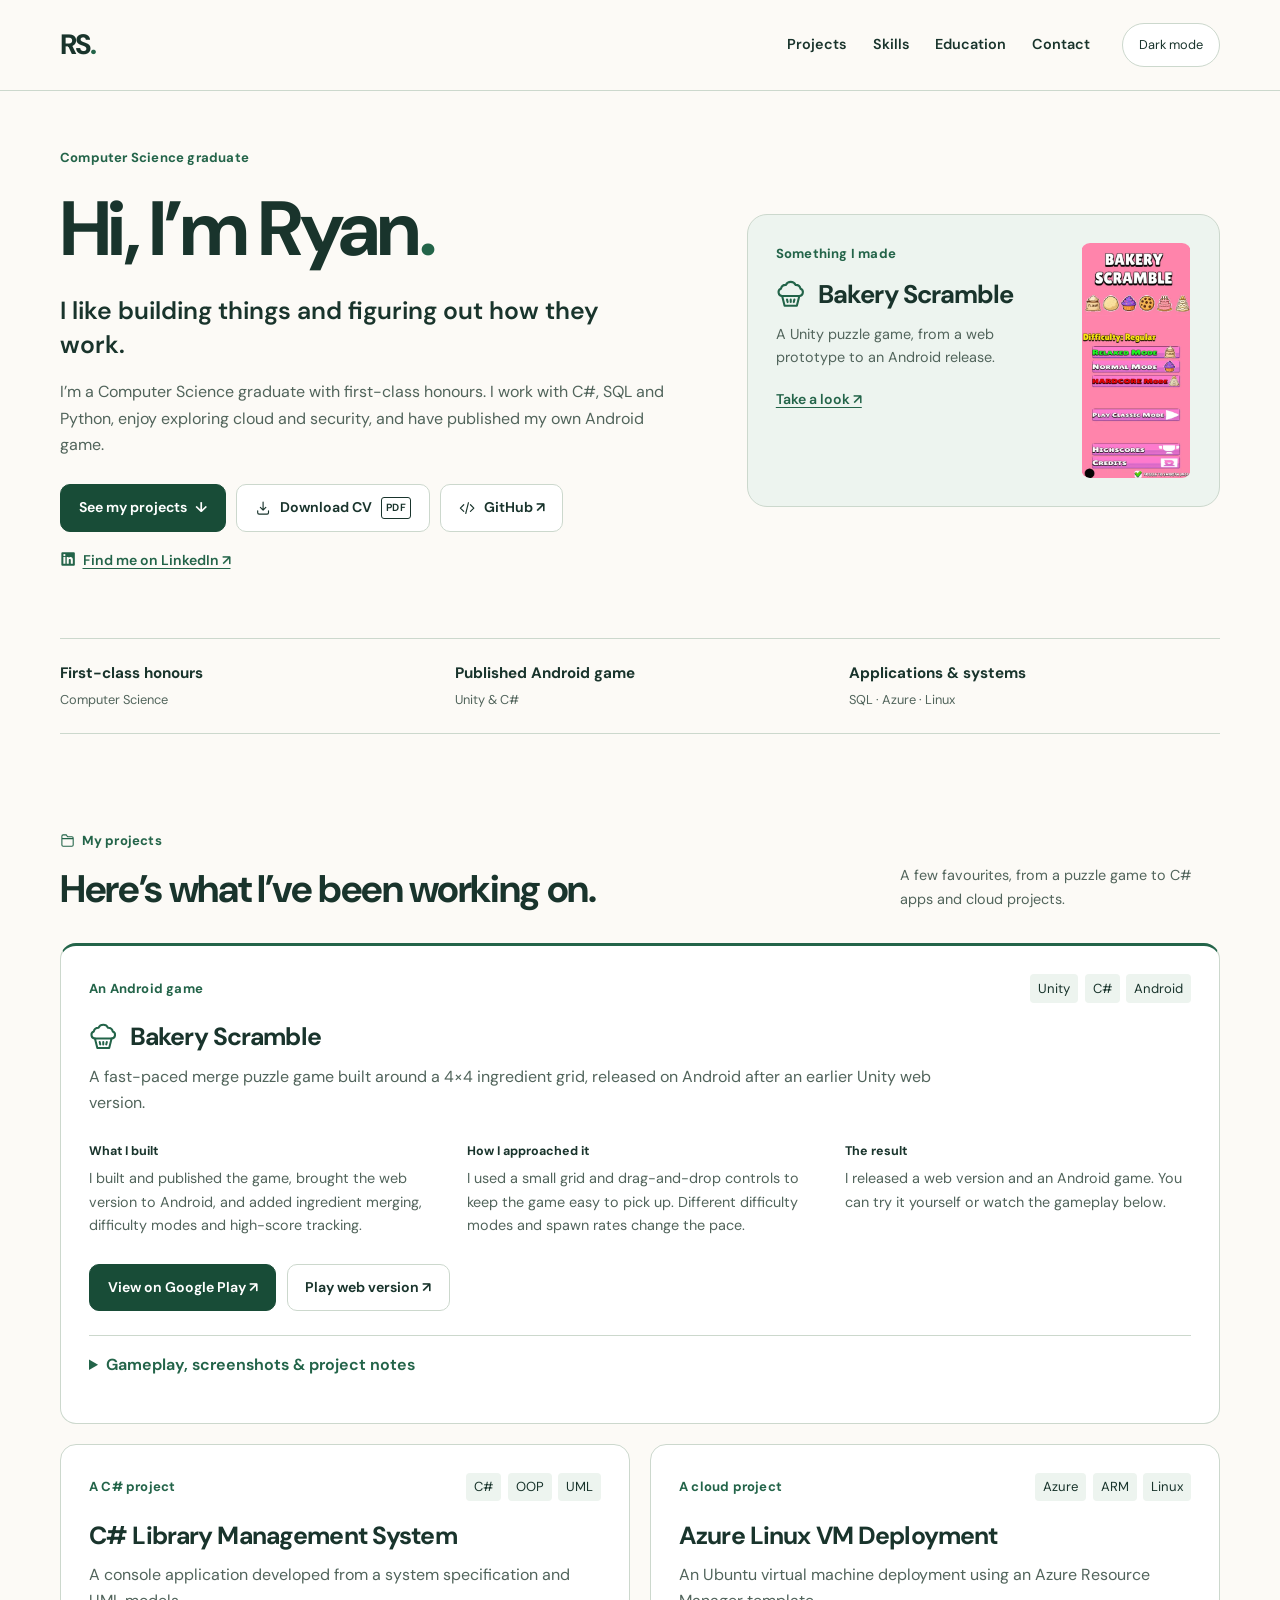
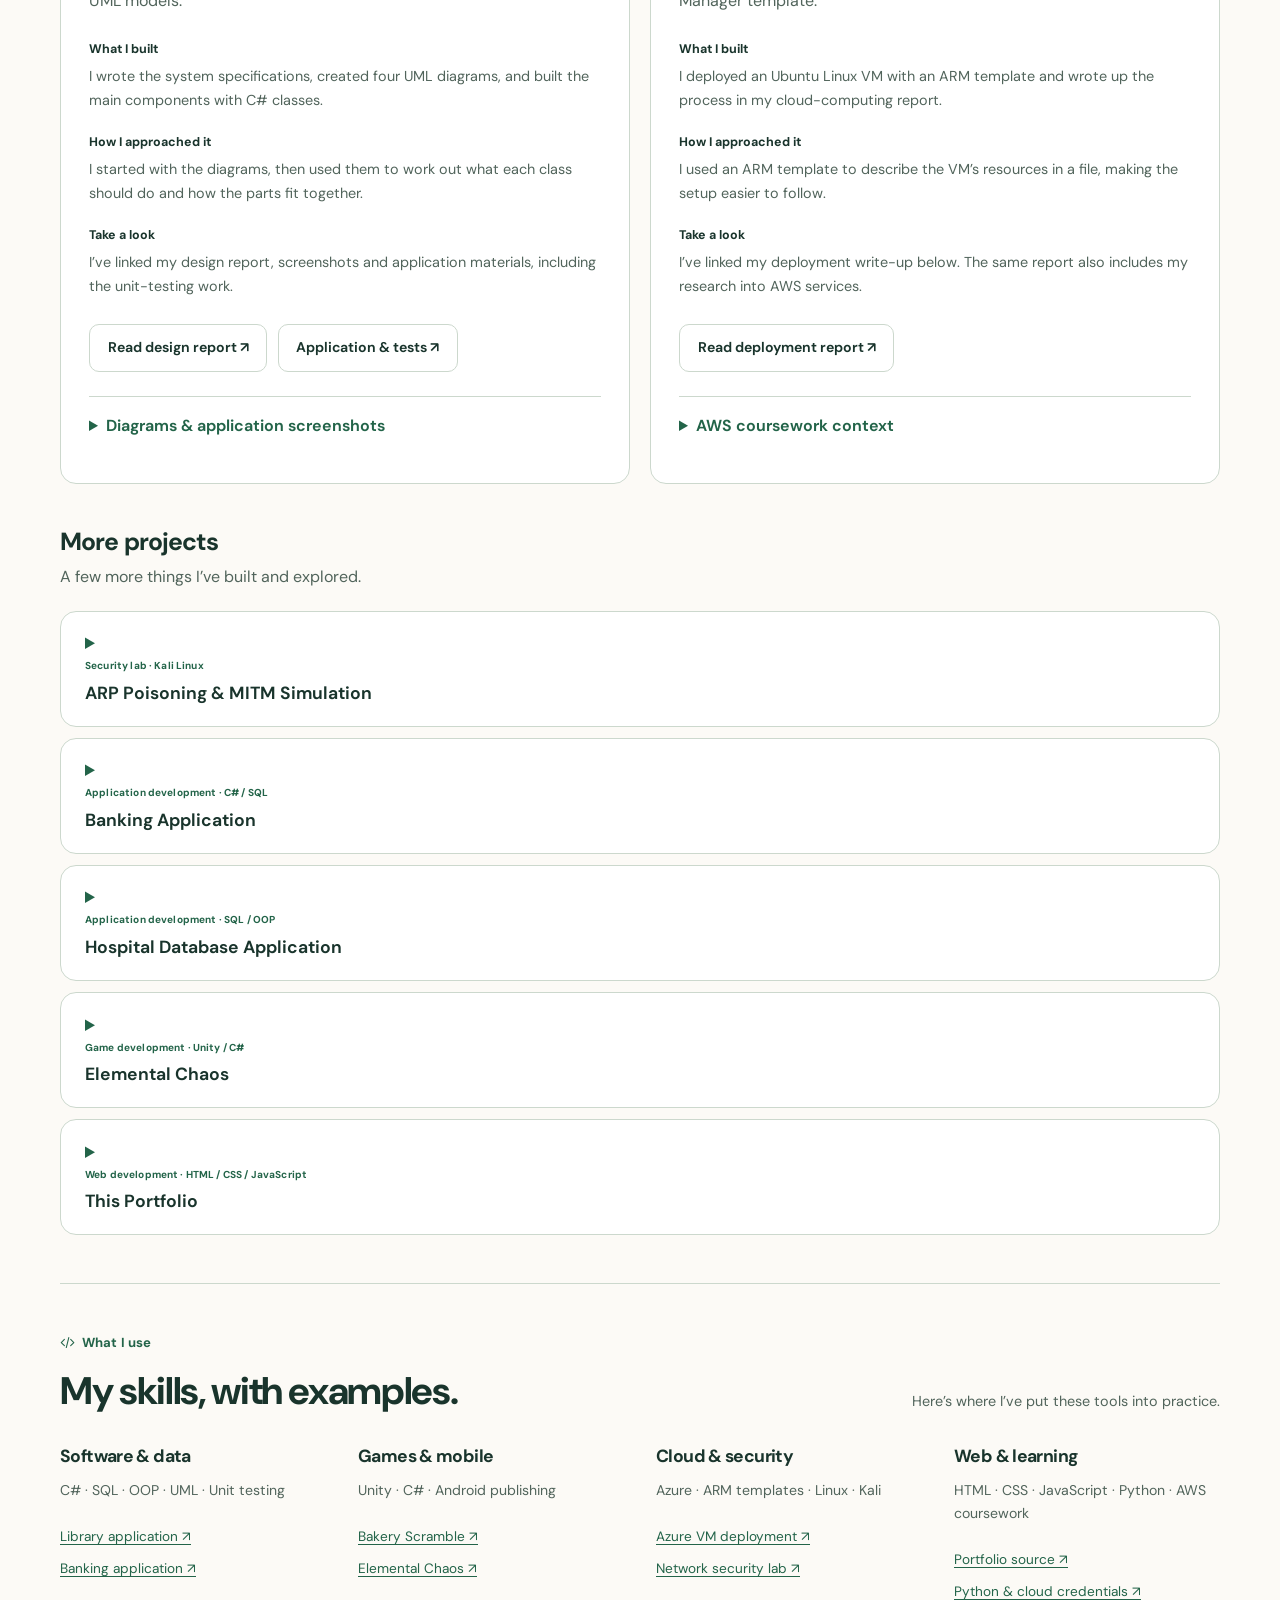
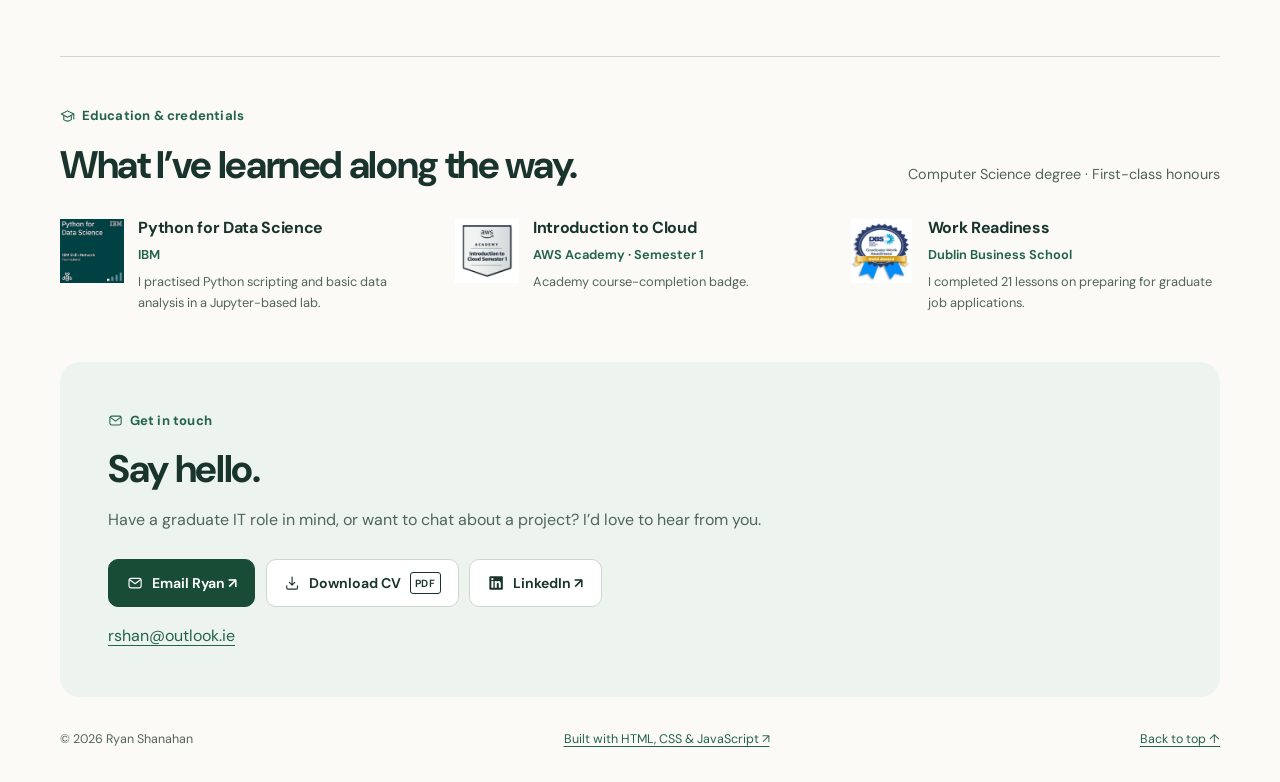
==== commit aa44f230: "Add minimal SVG icons to portfolio headings and links" ====
--- a/index.html
+++ b/index.html
@@ -62,17 +62,29 @@
             <a class="button primary" href="#projects"
               >See my projects <span aria-hidden="true">↓</span></a
             ><a class="button" href="documents/Ryan-Shanahan-CV.pdf" download="Ryan-Shanahan-CV.pdf"
+              ><svg class="icon" aria-hidden="true" focusable="false">
+                <use href="assets/icons.svg#download"></use></svg
               >Download CV <span class="format">PDF</span></a
-            ><a class="button" href="https://github.com/RyanShanahan-IT">GitHub ↗</a>
+            ><a class="button" href="https://github.com/RyanShanahan-IT"
+              ><svg class="icon" aria-hidden="true" focusable="false">
+                <use href="assets/icons.svg#code"></use></svg
+              >GitHub ↗</a
+            >
           </div>
           <a class="text-link" href="https://www.linkedin.com/in/ryan-shanahan-IT/"
+            ><svg class="icon" aria-hidden="true" focusable="false">
+              <use href="assets/icons.svg#linkedin"></use></svg
             >Find me on LinkedIn ↗</a
           >
         </div>
         <aside class="featured-preview" aria-label="Featured achievement">
           <div>
             <p class="eyebrow">Something I made</p>
-            <h2>Bakery Scramble</h2>
+            <h2 class="icon-heading">
+              <svg class="icon" aria-hidden="true" focusable="false">
+                <use href="assets/icons.svg#bakery"></use></svg
+              ><span>Bakery Scramble</span>
+            </h2>
             <p>A Unity puzzle game, from a web prototype to an Android release.</p>
             <a class="text-link" href="#bakery">Take a look ↗</a>
           </div>
@@ -99,7 +111,11 @@
       <section id="projects" class="section">
         <div class="section-heading">
           <div>
-            <p class="eyebrow">My projects</p>
+            <p class="eyebrow icon-label">
+              <svg class="icon" aria-hidden="true" focusable="false">
+                <use href="assets/icons.svg#projects"></use></svg
+              ><span>My projects</span>
+            </p>
             <h2>Here’s what I’ve been working on.</h2>
           </div>
           <p>A few favourites, from a puzzle game to C# apps and cloud projects.</p>
@@ -114,7 +130,11 @@
               <li>Android</li>
             </ul>
           </div>
-          <h3>Bakery Scramble</h3>
+          <h3 class="icon-heading">
+            <svg class="icon" aria-hidden="true" focusable="false">
+              <use href="assets/icons.svg#bakery"></use></svg
+            ><span>Bakery Scramble</span>
+          </h3>
           <p class="project-intro">
             A fast-paced merge puzzle game built around a 4×4 ingredient grid, released on Android
             after an earlier Unity web version.
@@ -669,7 +689,11 @@
       <section id="skills" class="section skills-section">
         <div class="section-heading">
           <div>
-            <p class="eyebrow">What I use</p>
+            <p class="eyebrow icon-label">
+              <svg class="icon" aria-hidden="true" focusable="false">
+                <use href="assets/icons.svg#code"></use></svg
+              ><span>What I use</span>
+            </p>
             <h2>My skills, with examples.</h2>
           </div>
           <p>Here’s where I’ve put these tools into practice.</p>
@@ -705,7 +729,11 @@
         <span id="badges" class="anchor-alias" aria-hidden="true"></span>
         <div class="section-heading">
           <div>
-            <p class="eyebrow">Education &amp; credentials</p>
+            <p class="eyebrow icon-label">
+              <svg class="icon" aria-hidden="true" focusable="false">
+                <use href="assets/icons.svg#education"></use></svg
+              ><span>Education &amp; credentials</span>
+            </p>
             <h2>What I’ve learned along the way.</h2>
           </div>
           <p>Computer Science degree · First-class honours</p>
@@ -772,17 +800,30 @@
       </section>
 
       <section id="contact" class="section contact-section">
-        <p class="eyebrow">Get in touch</p>
+        <p class="eyebrow icon-label">
+          <svg class="icon" aria-hidden="true" focusable="false">
+            <use href="assets/icons.svg#mail"></use></svg
+          ><span>Get in touch</span>
+        </p>
         <h2>Say hello.</h2>
         <p>
           Have a graduate IT role in mind, or want to chat about a project? I’d love to hear from
           you.
         </p>
         <div class="actions">
-          <a class="button primary" href="mailto:rshan@outlook.ie">Email Ryan ↗</a
+          <a class="button primary" href="mailto:rshan@outlook.ie"
+            ><svg class="icon" aria-hidden="true" focusable="false">
+              <use href="assets/icons.svg#mail"></use></svg
+            >Email Ryan ↗</a
           ><a class="button" href="documents/Ryan-Shanahan-CV.pdf" download="Ryan-Shanahan-CV.pdf"
+            ><svg class="icon" aria-hidden="true" focusable="false">
+              <use href="assets/icons.svg#download"></use></svg
             >Download CV <span class="format">PDF</span></a
-          ><a class="button" href="https://www.linkedin.com/in/ryan-shanahan-IT/">LinkedIn ↗</a>
+          ><a class="button" href="https://www.linkedin.com/in/ryan-shanahan-IT/"
+            ><svg class="icon" aria-hidden="true" focusable="false">
+              <use href="assets/icons.svg#linkedin"></use></svg
+            >LinkedIn ↗</a
+          >
         </div>
         <a href="mailto:rshan@outlook.ie">rshan@outlook.ie</a>
       </section>
--- a/style.css
+++ b/style.css
@@ -222,6 +222,34 @@
   padding: 0.5rem 1rem;
   font-size: 0.8rem;
   white-space: nowrap;
+}
+
+/* Small SVG icons share the text colour in both themes. */
+.icon {
+  display: inline-block;
+  width: 1.15em;
+  height: 1.15em;
+  flex: 0 0 auto;
+  vertical-align: -0.18em;
+}
+
+.text-link > .icon {
+  margin-right: 0.45em;
+}
+
+.icon-label,
+.icon-heading {
+  display: flex;
+  align-items: center;
+  gap: 0.5em;
+}
+
+.icon-heading > .icon {
+  color: var(--accent);
+}
+
+.icon-heading > span {
+  min-width: 0;
 }
 
 /* Introduction */
